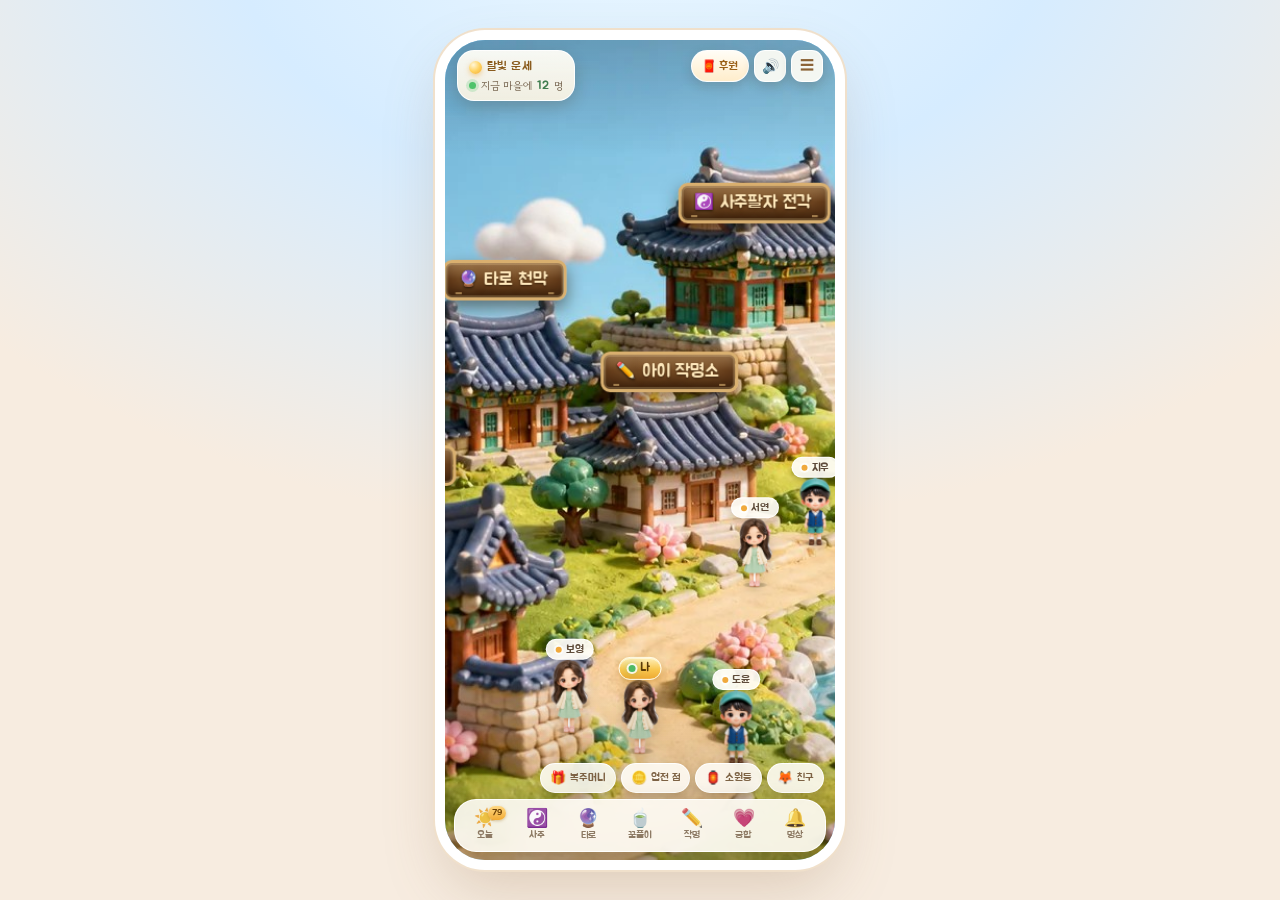
==== app/index.html @ c3334440 "달빛 운세 마을 웹 앱을 app/ 경로에 추가 (GitHub Pages)" ====
<!DOCTYPE html>
<html lang="ko">
<head>
<meta charset="utf-8">
<meta name="viewport" content="width=device-width, initial-scale=1, viewport-fit=cover, maximum-scale=1">
<meta name="theme-color" content="#bfe6ff">
<meta name="description" content="달빛 운세 마을 — 3D 마을을 걸어 다니며 오늘의 운세·사주·타로·궁합·작명·꿈풀이·명상까지 전부 무료. 마음이 닿으면 자율 복채로 마을을 가꿔 주세요.">
<meta name="apple-mobile-web-app-capable" content="yes">
<meta name="apple-mobile-web-app-status-bar-style" content="black-translucent">
<meta name="apple-mobile-web-app-title" content="달빛 운세">
<title>달빛 운세 마을 · 사주 · 타로 · 궁합 · 작명 · 꿈풀이</title>
<link rel="manifest" href="manifest.json">
<link rel="apple-touch-icon" href="assets/img/app-icon.png">
<link rel="stylesheet" href="assets/fonts/fonts.css">
<link rel="stylesheet" href="assets/css/app.css">
<link rel="stylesheet" href="assets/css/world.css">
</head>
<body>
<div id="device">

  <!-- ============ 풀스크린 3D 마을 ============ -->
  <div class="world" id="world" aria-label="달빛 운세 마을">
    <div class="stage" id="stage">
      <img class="vbg" src="assets/img/village-bg-clay.jpg" alt="달빛 운세 마을 — 3D 클레이 마을">
      <div class="booths" id="booths"></div>
      <div class="actors" id="actors"></div>
    </div>
    <div class="fx" id="fx"></div>
    <div class="world-labels" id="worldLabels"></div>
  </div>

  <!-- ============ 상단 HUD ============ -->
  <header class="hud-top">
    <div class="hud-left">
      <div class="hud-card" id="hudCard">
        <div class="hud-brand"><span class="dot"></span>달빛 운세</div>
        <button class="hud-count" id="hudCount" type="button" aria-label="지금 마을에 있는 사람 보기">
          <span class="live"></span>지금 마을에 <b id="hudCountNum">12</b>명
        </button>
      </div>
      <button class="hud-back" id="hudBack" type="button" hidden>🏠 마을</button>
    </div>
    <div class="hud-right">
      <button class="donate-btn" id="btnDonate">🧧 후원</button>
      <button class="icon-btn" id="btnSound" aria-label="배경음 끄기">🔊</button>
      <button class="icon-btn" id="btnSettings" aria-label="설정">☰</button>
    </div>
  </header>

  <div class="world-greet" id="worldGreet"></div>

  <div class="walk-hint" id="walkHint" hidden><span class="sp"></span><span id="walkHintText"></span></div>

  <!-- ============ 하단 HUD ============ -->
  <div class="hud-bottom" id="hudBottom">
    <div class="yard-row">
      <button class="yard-btn" type="button" data-play="bag"><span>🎁</span><b>복주머니</b></button>
      <button class="yard-btn" type="button" data-play="coin"><span>🪙</span><b>엽전 점</b></button>
      <button class="yard-btn" type="button" data-play="wish"><span>🏮</span><b>소원등</b></button>
      <button class="yard-btn" type="button" data-play="pet"><span>🦊</span><b>친구</b></button>
    </div>
    <nav class="dock" id="dock" aria-label="마을 부스">
      <button type="button" data-tab="today"><span class="ic">☀️</span><b>오늘</b><i class="badge" id="dockScore">76</i></button>
      <button type="button" data-tab="saju"><span class="ic">☯️</span><b>사주</b></button>
      <button type="button" data-tab="tarot"><span class="ic">🔮</span><b>타로</b></button>
      <button type="button" data-tab="dream"><span class="ic">🍵</span><b>꿈풀이</b></button>
      <button type="button" data-tab="naming"><span class="ic">✏️</span><b>작명</b></button>
      <button type="button" data-tab="gungap"><span class="ic">💗</span><b>궁합</b></button>
      <button type="button" data-tab="meditation"><span class="ic">🔔</span><b>명상</b></button>
    </nav>
  </div>

  <aside class="v-play yard-panel" id="yardPanel" hidden></aside>

  <!-- ============ 방 바텀시트 ============ -->
  <section class="room" id="room" aria-hidden="true">
    <div class="room-grab"><span></span></div>
    <div class="room-body" id="roomBody">
      <div class="screen hidden" id="screen-today"></div>
      <div class="screen hidden" id="screen-saju"></div>
      <div class="screen hidden" id="screen-tarot"></div>
      <div class="screen hidden" id="screen-gungap"></div>
      <div class="screen hidden" id="screen-naming"></div>
      <div class="screen hidden" id="screen-dream"></div>
      <div class="screen hidden" id="screen-meditation"></div>
    </div>
  </section>

  <div class="overlay" id="overlay"><div class="sheet" id="sheetBody"></div></div>
  <div class="toast" id="toast"></div>

  <div class="loading-veil" id="loading">
    <div>
      <div class="ring"></div>
      <div class="t">계산하고 있어요</div>
      <div class="s">잠시만 기다려 주세요</div>
    </div>
  </div>
</div>

<script src="assets/data/lunar-table.js"></script>
<script src="assets/data/tarot.js"></script>
<script src="assets/data/hanja.js"></script>
<script src="assets/js/config.js"></script>
<script src="assets/js/engine.js"></script>
<script src="assets/js/content.js"></script>
<script src="assets/js/naming.js"></script>
<script src="assets/js/bgm.js"></script>
<script src="assets/js/meditation.js"></script>
<script src="assets/js/village.js"></script>
<script src="assets/js/path_graph.js"></script>
<script src="assets/js/world2d.js"></script>
<script src="assets/js/app.js"></script>
</body>
</html>
---- app/assets/fonts/fonts.css ----
@font-face {
  font-family: 'Jua';
  font-style: normal;
  font-weight: 400;
  font-display: swap;
  src: url(Jua-001.woff2) format('woff2');
  unicode-range: U+d723-d728, U+d72a-d733, U+d735-d748, U+d74a-d74f, U+d752-d753, U+d755-d757, U+d75a-d75f, U+d762-d764, U+d766-d768, U+d76a-d76b, U+d76d-d76f, U+d771-d787, U+d789-d78b, U+d78d-d78f, U+d791-d797, U+d79a, U+d79c, U+d79e-d7a3, U+f900-f909, U+f90b-f92e;
}
@font-face {
  font-family: 'Jua';
  font-style: normal;
  font-weight: 400;
  font-display: swap;
  src: url(Jua-002.woff2) format('woff2');
  unicode-range: U+d679-d68b, U+d68e-d69e, U+d6a0, U+d6a2-d6a7, U+d6a9-d6c3, U+d6c6-d6c7, U+d6c9-d6cb, U+d6cd-d6d3, U+d6d5-d6d6, U+d6d8-d6e3, U+d6e5-d6e7, U+d6e9-d6fb, U+d6fd-d717, U+d719-d71f, U+d721-d722;
}
@font-face {
  font-family: 'Jua';
  font-style: normal;
  font-weight: 400;
  font-display: swap;
  src: url(Jua-003.woff2) format('woff2');
  unicode-range: U+d5bc-d5c7, U+d5ca-d5cb, U+d5cd-d5cf, U+d5d1-d5d7, U+d5d9-d5da, U+d5dc, U+d5de-d5e3, U+d5e6-d5e7, U+d5e9-d5eb, U+d5ed-d5f6, U+d5f8, U+d5fa-d5ff, U+d602-d603, U+d605-d607, U+d609-d60f, U+d612-d613, U+d616-d61b, U+d61d-d637, U+d63a-d63b, U+d63d-d63f, U+d641-d647, U+d64a-d64c, U+d64e-d653, U+d656-d657, U+d659-d65b, U+d65d-d666, U+d668, U+d66a-d678;
}
@font-face {
  font-family: 'Jua';
  font-style: normal;
  font-weight: 400;
  font-display: swap;
  src: url(Jua-004.woff2) format('woff2');
  unicode-range: U+d507, U+d509-d50b, U+d50d-d513, U+d515-d53b, U+d53e-d53f, U+d541-d543, U+d545-d54c, U+d54e, U+d550, U+d552-d557, U+d55a-d55b, U+d55d-d55f, U+d561-d564, U+d566-d567, U+d56a, U+d56c, U+d56e-d573, U+d576-d577, U+d579-d583, U+d585-d586, U+d58a-d5a4, U+d5a6-d5bb;
}
@font-face {
  font-family: 'Jua';
  font-style: normal;
  font-weight: 400;
  font-display: swap;
  src: url(Jua-005.woff2) format('woff2');
  unicode-range: U+d464-d477, U+d47a-d47b, U+d47d-d47f, U+d481-d487, U+d489-d48a, U+d48c, U+d48e-d4e7, U+d4e9-d503, U+d505-d506;
}
@font-face {
  font-family: 'Jua';
  font-style: normal;
  font-weight: 400;
  font-display: swap;
  src: url(Jua-006.woff2) format('woff2');
  unicode-range: U+d3bf-d3c7, U+d3ca-d3cf, U+d3d1-d3eb, U+d3ee-d3ef, U+d3f1-d3f3, U+d3f5-d3fb, U+d3fd-d400, U+d402-d45b, U+d45d-d463;
}
@font-face {
  font-family: 'Jua';
  font-style: normal;
  font-weight: 400;
  font-display: swap;
  src: url(Jua-007.woff2) format('woff2');
  unicode-range: U+d2ff, U+d302-d304, U+d306-d30b, U+d30f, U+d311-d313, U+d315-d31b, U+d31e, U+d322-d324, U+d326-d327, U+d32a-d32b, U+d32d-d32f, U+d331-d337, U+d339-d33c, U+d33e-d37b, U+d37e-d37f, U+d381-d383, U+d385-d38b, U+d38e-d390, U+d392-d397, U+d39a-d39b, U+d39d-d39f, U+d3a1-d3a7, U+d3a9-d3aa, U+d3ac, U+d3ae-d3b3, U+d3b5-d3b7, U+d3b9-d3bb, U+d3bd-d3be;
}
@font-face {
  font-family: 'Jua';
  font-style: normal;
  font-weight: 400;
  font-display: swap;
  src: url(Jua-008.woff2) format('woff2');
  unicode-range: U+d257-d27f, U+d281-d29b, U+d29d-d29f, U+d2a1-d2ab, U+d2ad-d2b7, U+d2ba-d2bb, U+d2bd-d2bf, U+d2c1-d2c7, U+d2c9-d2ef, U+d2f2-d2f3, U+d2f5-d2f7, U+d2f9-d2fe;
}
@font-face {
  font-family: 'Jua';
  font-style: normal;
  font-weight: 400;
  font-display: swap;
  src: url(Jua-009.woff2) format('woff2');
  unicode-range: U+d1b4, U+d1b6-d1f3, U+d1f5-d22b, U+d22e-d22f, U+d231-d233, U+d235-d23b, U+d23d-d240, U+d242-d256;
}
@font-face {
  font-family: 'Jua';
  font-style: normal;
  font-weight: 400;
  font-display: swap;
  src: url(Jua-010.woff2) format('woff2');
  unicode-range: U+d105-d12f, U+d132-d133, U+d135-d137, U+d139-d13f, U+d141-d142, U+d144, U+d146-d14b, U+d14e-d14f, U+d151-d153, U+d155-d15b, U+d15e-d187, U+d189-d19f, U+d1a2-d1a3, U+d1a5-d1a7, U+d1a9-d1af, U+d1b2-d1b3;
}
@font-face {
  font-family: 'Jua';
  font-style: normal;
  font-weight: 400;
  font-display: swap;
  src: url(Jua-011.woff2) format('woff2');
  unicode-range: U+d04b-d04f, U+d051-d057, U+d059-d06b, U+d06d-d06f, U+d071-d073, U+d075-d07b, U+d07e-d0a3, U+d0a6-d0a7, U+d0a9-d0ab, U+d0ad-d0b3, U+d0b6, U+d0b8, U+d0ba-d0bf, U+d0c2-d0c3, U+d0c5-d0c7, U+d0c9-d0cf, U+d0d2, U+d0d6-d0db, U+d0de-d0df, U+d0e1-d0e3, U+d0e5-d0eb, U+d0ee-d0f0, U+d0f2-d104;
}
@font-face {
  font-family: 'Jua';
  font-style: normal;
  font-weight: 400;
  font-display: swap;
  src: url(Jua-012.woff2) format('woff2');
  unicode-range: U+cfa2-cfc3, U+cfc5-cfdf, U+cfe2-cfe3, U+cfe5-cfe7, U+cfe9-cff4, U+cff6-cffb, U+cffd-cfff, U+d001-d003, U+d005-d017, U+d019-d033, U+d036-d037, U+d039-d03b, U+d03d-d04a;
}
@font-face {
  font-family: 'Jua';
  font-style: normal;
  font-weight: 400;
  font-display: swap;
  src: url(Jua-013.woff2) format('woff2');
  unicode-range: U+cef0-cef3, U+cef6, U+cef9-ceff, U+cf01-cf03, U+cf05-cf07, U+cf09-cf0f, U+cf11-cf12, U+cf14-cf1b, U+cf1d-cf1f, U+cf21-cf2f, U+cf31-cf53, U+cf56-cf57, U+cf59-cf5b, U+cf5d-cf63, U+cf66, U+cf68, U+cf6a-cf6f, U+cf71-cf84, U+cf86-cf8b, U+cf8d-cfa1;
}
@font-face {
  font-family: 'Jua';
  font-style: normal;
  font-weight: 400;
  font-display: swap;
  src: url(Jua-014.woff2) format('woff2');
  unicode-range: U+ce3c-ce57, U+ce5a-ce5b, U+ce5d-ce5f, U+ce61-ce67, U+ce6a, U+ce6c, U+ce6e-ce73, U+ce76-ce77, U+ce79-ce7b, U+ce7d-ce83, U+ce85-ce88, U+ce8a-ce8f, U+ce91-ce93, U+ce95-ce97, U+ce99-ce9f, U+cea2, U+cea4-ceab, U+cead-cee3, U+cee6-cee7, U+cee9-ceeb, U+ceed-ceef;
}
@font-face {
  font-family: 'Jua';
  font-style: normal;
  font-weight: 400;
  font-display: swap;
  src: url(Jua-015.woff2) format('woff2');
  unicode-range: U+cd92-cd93, U+cd96-cd97, U+cd99-cd9b, U+cd9d-cda3, U+cda6-cda8, U+cdaa-cdaf, U+cdb1-cdc3, U+cdc5-cdcb, U+cdcd-cde7, U+cde9-ce03, U+ce05-ce1f, U+ce22-ce34, U+ce36-ce3b;
}
@font-face {
  font-family: 'Jua';
  font-style: normal;
  font-weight: 400;
  font-display: swap;
  src: url(Jua-016.woff2) format('woff2');
  unicode-range: U+ccef-cd07, U+cd0a-cd0b, U+cd0d-cd1a, U+cd1c, U+cd1e-cd2b, U+cd2d-cd5b, U+cd5d-cd77, U+cd79-cd91;
}
@font-face {
  font-family: 'Jua';
  font-style: normal;
  font-weight: 400;
  font-display: swap;
  src: url(Jua-017.woff2) format('woff2');
  unicode-range: U+cc3f-cc43, U+cc46-cc47, U+cc49-cc4b, U+cc4d-cc53, U+cc55-cc58, U+cc5a-cc5f, U+cc61-cc97, U+cc9a-cc9b, U+cc9d-cc9f, U+cca1-cca7, U+ccaa, U+ccac, U+ccae-ccb3, U+ccb6-ccb7, U+ccb9-ccbb, U+ccbd-cccf, U+ccd1-cce3, U+cce5-ccee;
}
@font-face {
  font-family: 'Jua';
  font-style: normal;
  font-weight: 400;
  font-display: swap;
  src: url(Jua-018.woff2) format('woff2');
  unicode-range: U+cb91-cbd3, U+cbd5-cbe3, U+cbe5-cc0b, U+cc0e-cc0f, U+cc11-cc13, U+cc15-cc1b, U+cc1d-cc20, U+cc23-cc27, U+cc2a-cc2b, U+cc2d, U+cc2f, U+cc31-cc37, U+cc3a, U+cc3c;
}
@font-face {
  font-family: 'Jua';
  font-style: normal;
  font-weight: 400;
  font-display: swap;
  src: url(Jua-019.woff2) format('woff2');
  unicode-range: U+caf4-cb47, U+cb4a-cb90;
}
@font-face {
  font-family: 'Jua';
  font-style: normal;
  font-weight: 400;
  font-display: swap;
  src: url(Jua-020.woff2) format('woff2');
  unicode-range: U+ca4a-ca4b, U+ca4e-ca4f, U+ca51-ca53, U+ca55-ca5b, U+ca5d-ca60, U+ca62-ca83, U+ca85-cabb, U+cabe-cabf, U+cac1-cac3, U+cac5-cacb, U+cacd-cad0, U+cad2, U+cad4-cad8, U+cada-caf3;
}
@font-face {
  font-family: 'Jua';
  font-style: normal;
  font-weight: 400;
  font-display: swap;
  src: url(Jua-021.woff2) format('woff2');
  unicode-range: U+c996-c997, U+c99a-c99c, U+c99e-c9bf, U+c9c2-c9c3, U+c9c5-c9c7, U+c9c9-c9cf, U+c9d2, U+c9d4, U+c9d7-c9d8, U+c9db, U+c9de-c9df, U+c9e1-c9e3, U+c9e5-c9e6, U+c9e8-c9eb, U+c9ee-c9f0, U+c9f2-c9f7, U+c9f9-ca0b, U+ca0d-ca28, U+ca2a-ca49;
}
@font-face {
  font-family: 'Jua';
  font-style: normal;
  font-weight: 400;
  font-display: swap;
  src: url(Jua-022.woff2) format('woff2');
  unicode-range: U+c8e9-c8f4, U+c8f6-c8fb, U+c8fe-c8ff, U+c901-c903, U+c905-c90b, U+c90e-c910, U+c912-c917, U+c919-c92b, U+c92d-c94f, U+c951-c953, U+c955-c96b, U+c96d-c973, U+c975-c987, U+c98a-c98b, U+c98d-c98f, U+c991-c995;
}
@font-face {
  font-family: 'Jua';
  font-style: normal;
  font-weight: 400;
  font-display: swap;
  src: url(Jua-023.woff2) format('woff2');
  unicode-range: U+c841-c84b, U+c84d-c86f, U+c872-c873, U+c875-c877, U+c879-c87f, U+c882-c884, U+c887-c88a, U+c88d-c8c3, U+c8c5-c8df, U+c8e1-c8e8;
}
@font-face {
  font-family: 'Jua';
  font-style: normal;
  font-weight: 400;
  font-display: swap;
  src: url(Jua-024.woff2) format('woff2');
  unicode-range: U+c779-c77b, U+c77e-c782, U+c786, U+c78b, U+c78d, U+c78f, U+c792-c793, U+c795, U+c797, U+c799-c79f, U+c7a2, U+c7a7-c7ab, U+c7ae-c7bb, U+c7bd-c7c0, U+c7c2-c7c7, U+c7c9-c7dc, U+c7de-c7ff, U+c802-c803, U+c805-c807, U+c809, U+c80b-c80f, U+c812, U+c814, U+c817-c81b, U+c81e-c81f, U+c821-c823, U+c825-c82e, U+c830-c837, U+c839-c83b, U+c83d-c840;
}
@font-face {
  font-family: 'Jua';
  font-style: normal;
  font-weight: 400;
  font-display: swap;
  src: url(Jua-025.woff2) format('woff2');
  unicode-range: U+c6bb-c6bf, U+c6c2, U+c6c4, U+c6c6-c6cb, U+c6ce-c6cf, U+c6d1-c6d3, U+c6d5-c6db, U+c6dd-c6df, U+c6e1-c6e7, U+c6e9-c6eb, U+c6ed-c6ef, U+c6f1-c6f8, U+c6fa-c703, U+c705-c707, U+c709-c70b, U+c70d-c716, U+c718, U+c71a-c71f, U+c722-c723, U+c725-c727, U+c729-c734, U+c736-c73b, U+c73e-c73f, U+c741-c743, U+c745-c74b, U+c74e-c750, U+c752-c757, U+c759-c773, U+c776-c777;
}
@font-face {
  font-family: 'Jua';
  font-style: normal;
  font-weight: 400;
  font-display: swap;
  src: url(Jua-026.woff2) format('woff2');
  unicode-range: U+c5f5-c5fb, U+c5fe, U+c602-c605, U+c607, U+c609-c60f, U+c611-c61a, U+c61c-c623, U+c626-c627, U+c629-c62b, U+c62d, U+c62f-c632, U+c636, U+c638, U+c63a-c63f, U+c642-c643, U+c645-c647, U+c649-c652, U+c656-c65b, U+c65d-c65f, U+c661-c663, U+c665-c677, U+c679-c67b, U+c67d-c693, U+c696-c697, U+c699-c69b, U+c69d-c6a3, U+c6a6, U+c6a8, U+c6aa-c6af, U+c6b2-c6b3, U+c6b5-c6b7, U+c6b9-c6ba;
}
@font-face {
  font-family: 'Jua';
  font-style: normal;
  font-weight: 400;
  font-display: swap;
  src: url(Jua-027.woff2) format('woff2');
  unicode-range: U+c517-c527, U+c52a-c52b, U+c52d-c52f, U+c531-c538, U+c53a, U+c53c, U+c53e-c543, U+c546-c547, U+c54b, U+c54d-c552, U+c556, U+c55a-c55b, U+c55d, U+c55f, U+c562-c563, U+c565-c567, U+c569-c56f, U+c572, U+c574, U+c576-c57b, U+c57e-c57f, U+c581-c583, U+c585-c586, U+c588-c58b, U+c58e, U+c590, U+c592-c596, U+c599-c5b3, U+c5b6-c5b7, U+c5ba, U+c5be-c5c3, U+c5ca-c5cb, U+c5cd, U+c5cf, U+c5d2-c5d3, U+c5d5-c5d7, U+c5d9-c5df, U+c5e1-c5e2, U+c5e4, U+c5e6-c5eb, U+c5ef, U+c5f1-c5f3;
}
@font-face {
  font-family: 'Jua';
  font-style: normal;
  font-weight: 400;
  font-display: swap;
  src: url(Jua-028.woff2) format('woff2');
  unicode-range: U+c475-c4ef, U+c4f2-c4f3, U+c4f5-c4f7, U+c4f9-c4ff, U+c502-c50b, U+c50d-c516;
}
@font-face {
  font-family: 'Jua';
  font-style: normal;
  font-weight: 400;
  font-display: swap;
  src: url(Jua-029.woff2) format('woff2');
  unicode-range: U+c3d0-c3d7, U+c3da-c3db, U+c3dd-c3de, U+c3e1-c3ec, U+c3ee-c3f3, U+c3f5-c42b, U+c42d-c463, U+c466-c474;
}
@font-face {
  font-family: 'Jua';
  font-style: normal;
  font-weight: 400;
  font-display: swap;
  src: url(Jua-030.woff2) format('woff2');
  unicode-range: U+c32b-c367, U+c36a-c36b, U+c36d-c36f, U+c371-c377, U+c37a-c37b, U+c37e-c383, U+c385-c387, U+c389-c3cf;
}
@font-face {
  font-family: 'Jua';
  font-style: normal;
  font-weight: 400;
  font-display: swap;
  src: url(Jua-031.woff2) format('woff2');
  unicode-range: U+c26a-c26b, U+c26d-c26f, U+c271-c273, U+c275-c27b, U+c27e-c287, U+c289-c28f, U+c291-c297, U+c299-c29a, U+c29c-c2a3, U+c2a5-c2a7, U+c2a9-c2ab, U+c2ad-c2b3, U+c2b6, U+c2b8, U+c2ba-c2bb, U+c2bd-c2db, U+c2de-c2df, U+c2e1-c2e2, U+c2e5-c2ea, U+c2ee, U+c2f0, U+c2f2-c2f5, U+c2f7, U+c2fa-c2fb, U+c2fd-c2ff, U+c301-c307, U+c309-c30c, U+c30e-c312, U+c315-c323, U+c325-c328, U+c32a;
}
@font-face {
  font-family: 'Jua';
  font-style: normal;
  font-weight: 400;
  font-display: swap;
  src: url(Jua-032.woff2) format('woff2');
  unicode-range: U+c1bc-c1c3, U+c1c5-c1df, U+c1e1-c1fb, U+c1fd-c203, U+c205-c20c, U+c20e, U+c210-c217, U+c21a-c21b, U+c21d-c21e, U+c221-c227, U+c229-c22a, U+c22c, U+c22e, U+c230, U+c233-c24f, U+c251-c257, U+c259-c269;
}
@font-face {
  font-family: 'Jua';
  font-style: normal;
  font-weight: 400;
  font-display: swap;
  src: url(Jua-033.woff2) format('woff2');
  unicode-range: U+c101-c11b, U+c11f, U+c121-c123, U+c125-c12b, U+c12e, U+c132-c137, U+c13a-c13b, U+c13d-c13f, U+c141-c147, U+c14a, U+c14c-c153, U+c155-c157, U+c159-c15b, U+c15d-c166, U+c169-c16f, U+c171-c177, U+c179-c18b, U+c18e-c18f, U+c191-c193, U+c195-c19b, U+c19d-c19e, U+c1a0, U+c1a2-c1a4, U+c1a6-c1bb;
}
@font-face {
  font-family: 'Jua';
  font-style: normal;
  font-weight: 400;
  font-display: swap;
  src: url(Jua-034.woff2) format('woff2');
  unicode-range: U+c049-c057, U+c059-c05b, U+c05d-c05f, U+c061-c067, U+c069-c08f, U+c091-c0ab, U+c0ae-c0af, U+c0b1-c0b3, U+c0b5, U+c0b7-c0bb, U+c0be, U+c0c2-c0c7, U+c0ca-c0cb, U+c0cd-c0cf, U+c0d1-c0d7, U+c0d9-c0da, U+c0dc, U+c0de-c0e3, U+c0e5-c0eb, U+c0ed-c0f3, U+c0f6, U+c0f8, U+c0fa-c0ff;
}
@font-face {
  font-family: 'Jua';
  font-style: normal;
  font-weight: 400;
  font-display: swap;
  src: url(Jua-035.woff2) format('woff2');
  unicode-range: U+bfa7-bfaf, U+bfb1-bfc4, U+bfc6-bfcb, U+bfce-bfcf, U+bfd1-bfd3, U+bfd5-bfdb, U+bfdd-c048;
}
@font-face {
  font-family: 'Jua';
  font-style: normal;
  font-weight: 400;
  font-display: swap;
  src: url(Jua-036.woff2) format('woff2');
  unicode-range: U+bf07, U+bf09-bf3f, U+bf41-bf4f, U+bf52-bf54, U+bf56-bfa6;
}
@font-face {
  font-family: 'Jua';
  font-style: normal;
  font-weight: 400;
  font-display: swap;
  src: url(Jua-037.woff2) format('woff2');
  unicode-range: U+be56, U+be58, U+be5c-be5f, U+be62-be63, U+be65-be67, U+be69-be74, U+be76-be7b, U+be7e-be7f, U+be81-be8e, U+be90, U+be92-bea7, U+bea9-becf, U+bed2-bed3, U+bed5-bed6, U+bed9-bee3, U+bee6-bf06;
}
@font-face {
  font-family: 'Jua';
  font-style: normal;
  font-weight: 400;
  font-display: swap;
  src: url(Jua-038.woff2) format('woff2');
  unicode-range: U+bdb0-bdd3, U+bdd5-bdef, U+bdf1-be0b, U+be0d-be0f, U+be11-be13, U+be15-be43, U+be46-be47, U+be49-be4b, U+be4d-be53;
}
@font-face {
  font-family: 'Jua';
  font-style: normal;
  font-weight: 400;
  font-display: swap;
  src: url(Jua-039.woff2) format('woff2');
  unicode-range: U+bd03, U+bd06, U+bd08, U+bd0a-bd0f, U+bd11-bd22, U+bd25-bd47, U+bd49-bd58, U+bd5a-bd7f, U+bd82-bd83, U+bd85-bd87, U+bd8a-bd8f, U+bd91-bd92, U+bd94, U+bd96-bd98, U+bd9a-bdaf;
}
@font-face {
  font-family: 'Jua';
  font-style: normal;
  font-weight: 400;
  font-display: swap;
  src: url(Jua-040.woff2) format('woff2');
  unicode-range: U+bc4e-bc83, U+bc86-bc87, U+bc89-bc8b, U+bc8d-bc93, U+bc96, U+bc98, U+bc9b-bc9f, U+bca2-bca3, U+bca5-bca7, U+bca9-bcb2, U+bcb4-bcbb, U+bcbe-bcbf, U+bcc1-bcc3, U+bcc5-bccc, U+bcce-bcd0, U+bcd2-bcd4, U+bcd6-bcf3, U+bcf7, U+bcf9-bcfb, U+bcfd-bd02;
}
@font-face {
  font-family: 'Jua';
  font-style: normal;
  font-weight: 400;
  font-display: swap;
  src: url(Jua-041.woff2) format('woff2');
  unicode-range: U+bb90-bba3, U+bba5-bbab, U+bbad-bbbf, U+bbc1-bbf7, U+bbfa-bbfb, U+bbfd-bbfe, U+bc01-bc07, U+bc09-bc0a, U+bc0e, U+bc10, U+bc12-bc13, U+bc17, U+bc19-bc1a, U+bc1e, U+bc20-bc23, U+bc26, U+bc28, U+bc2a-bc2c, U+bc2e-bc2f, U+bc32-bc33, U+bc35-bc37, U+bc39-bc3f, U+bc41-bc42, U+bc44, U+bc46-bc48, U+bc4a-bc4d;
}
@font-face {
  font-family: 'Jua';
  font-style: normal;
  font-weight: 400;
  font-display: swap;
  src: url(Jua-042.woff2) format('woff2');
  unicode-range: U+bae6-bafb, U+bafd-bb17, U+bb19-bb33, U+bb37, U+bb39-bb3a, U+bb3d-bb43, U+bb45-bb46, U+bb48, U+bb4a-bb4f, U+bb51-bb53, U+bb55-bb57, U+bb59-bb62, U+bb64-bb8f;
}
@font-face {
  font-family: 'Jua';
  font-style: normal;
  font-weight: 400;
  font-display: swap;
  src: url(Jua-043.woff2) format('woff2');
  unicode-range: U+ba30-ba37, U+ba3a-ba3b, U+ba3d-ba3f, U+ba41-ba47, U+ba49-ba4a, U+ba4c, U+ba4e-ba53, U+ba56-ba57, U+ba59-ba5b, U+ba5d-ba63, U+ba65-ba66, U+ba68-ba6f, U+ba71-ba73, U+ba75-ba77, U+ba79-ba84, U+ba86, U+ba88-baa7, U+baaa, U+baad-baaf, U+bab1-bab7, U+baba, U+babc, U+babe-bae5;
}
@font-face {
  font-family: 'Jua';
  font-style: normal;
  font-weight: 400;
  font-display: swap;
  src: url(Jua-044.woff2) format('woff2');
  unicode-range: U+b96e-b973, U+b976-b977, U+b979-b97b, U+b97d-b983, U+b986, U+b988, U+b98a-b98d, U+b98f-b9ab, U+b9ae-b9af, U+b9b1-b9b3, U+b9b5-b9bb, U+b9be, U+b9c0, U+b9c2-b9c7, U+b9ca-b9cb, U+b9cd, U+b9d2-b9d7, U+b9da, U+b9dc, U+b9df-b9e0, U+b9e2, U+b9e6-b9e7, U+b9e9-b9f3, U+b9f6, U+b9f8, U+b9fb-ba2f;
}
@font-face {
  font-family: 'Jua';
  font-style: normal;
  font-weight: 400;
  font-display: swap;
  src: url(Jua-045.woff2) format('woff2');
  unicode-range: U+b8bf-b8cb, U+b8cd-b8e0, U+b8e2-b8e7, U+b8ea-b8eb, U+b8ed-b8ef, U+b8f1-b8f7, U+b8fa, U+b8fc, U+b8fe-b903, U+b905-b917, U+b919-b91f, U+b921-b93b, U+b93d-b957, U+b95a-b95b, U+b95d-b95f, U+b961-b967, U+b969-b96c;
}
@font-face {
  font-family: 'Jua';
  font-style: normal;
  font-weight: 400;
  font-display: swap;
  src: url(Jua-046.woff2) format('woff2');
  unicode-range: U+b80d-b80f, U+b811-b817, U+b81a, U+b81c-b823, U+b826-b827, U+b829-b82b, U+b82d-b833, U+b836, U+b83a-b83f, U+b841-b85b, U+b85e-b85f, U+b861-b863, U+b865-b86b, U+b86e, U+b870, U+b872-b8af, U+b8b1-b8be;
}
@font-face {
  font-family: 'Jua';
  font-style: normal;
  font-weight: 400;
  font-display: swap;
  src: url(Jua-047.woff2) format('woff2');
  unicode-range: U+b74d-b75f, U+b761-b763, U+b765-b774, U+b776-b77b, U+b77e-b77f, U+b781-b783, U+b785-b78b, U+b78e, U+b792-b796, U+b79a-b79b, U+b79d-b7a7, U+b7aa, U+b7ae-b7b3, U+b7b6-b7c8, U+b7ca-b7eb, U+b7ee-b7ef, U+b7f1-b7f3, U+b7f5-b7fb, U+b7fe, U+b802-b806, U+b80a-b80b;
}
@font-face {
  font-family: 'Jua';
  font-style: normal;
  font-weight: 400;
  font-display: swap;
  src: url(Jua-048.woff2) format('woff2');
  unicode-range: U+b6a7-b6aa, U+b6ac-b6b0, U+b6b2-b6ef, U+b6f1-b727, U+b72a-b72b, U+b72d-b72e, U+b731-b737, U+b739-b73a, U+b73c-b743, U+b745-b74c;
}
@font-face {
  font-family: 'Jua';
  font-style: normal;
  font-weight: 400;
  font-display: swap;
  src: url(Jua-049.woff2) format('woff2');
  unicode-range: U+b605-b60f, U+b612-b617, U+b619-b624, U+b626-b69b, U+b69e-b6a3, U+b6a5-b6a6;
}
@font-face {
  font-family: 'Jua';
  font-style: normal;
  font-weight: 400;
  font-display: swap;
  src: url(Jua-050.woff2) format('woff2');
  unicode-range: U+b55f, U+b562-b583, U+b585-b59f, U+b5a2-b5a3, U+b5a5-b5a7, U+b5a9-b5b2, U+b5b5-b5ba, U+b5bd-b604;
}
@font-face {
  font-family: 'Jua';
  font-style: normal;
  font-weight: 400;
  font-display: swap;
  src: url(Jua-051.woff2) format('woff2');
  unicode-range: U+b4a5-b4b6, U+b4b8-b4bf, U+b4c1-b4c7, U+b4c9-b4db, U+b4de-b4df, U+b4e1-b4e2, U+b4e5-b4eb, U+b4ee, U+b4f0, U+b4f2-b513, U+b516-b517, U+b519-b51a, U+b51d-b523, U+b526, U+b528, U+b52b-b52f, U+b532-b533, U+b535-b537, U+b539-b53f, U+b541-b544, U+b546-b54b, U+b54d-b54f, U+b551-b55b, U+b55d-b55e;
}
@font-face {
  font-family: 'Jua';
  font-style: normal;
  font-weight: 400;
  font-display: swap;
  src: url(Jua-052.woff2) format('woff2');
  unicode-range: U+b3f8-b3fb, U+b3fd-b40f, U+b411-b417, U+b419-b41b, U+b41d-b41f, U+b421-b427, U+b42a-b42b, U+b42d-b44f, U+b452-b453, U+b455-b457, U+b459-b45f, U+b462-b464, U+b466-b46b, U+b46d-b47f, U+b481-b4a3;
}
@font-face {
  font-family: 'Jua';
  font-style: normal;
  font-weight: 400;
  font-display: swap;
  src: url(Jua-053.woff2) format('woff2');
  unicode-range: U+b342-b353, U+b356-b357, U+b359-b35b, U+b35d-b35e, U+b360-b363, U+b366, U+b368, U+b36a-b36d, U+b36f, U+b372-b373, U+b375-b377, U+b379-b37f, U+b381-b382, U+b384, U+b386-b38b, U+b38d-b3c3, U+b3c6-b3c7, U+b3c9-b3ca, U+b3cd-b3d3, U+b3d6, U+b3d8, U+b3da-b3f7;
}
@font-face {
  font-family: 'Jua';
  font-style: normal;
  font-weight: 400;
  font-display: swap;
  src: url(Jua-054.woff2) format('woff2');
  unicode-range: U+b27c-b283, U+b285-b28f, U+b292-b293, U+b295-b297, U+b29a-b29f, U+b2a1-b2a4, U+b2a7-b2a9, U+b2ab, U+b2ad-b2c7, U+b2ca-b2cb, U+b2cd-b2cf, U+b2d1-b2d7, U+b2da, U+b2dc, U+b2de-b2e3, U+b2e7, U+b2e9-b2ea, U+b2ef-b2f3, U+b2f6, U+b2f8, U+b2fa-b2fb, U+b2fd-b2fe, U+b302-b303, U+b305-b307, U+b309-b30f, U+b312, U+b316-b31b, U+b31d-b341;
}
@font-face {
  font-family: 'Jua';
  font-style: normal;
  font-weight: 400;
  font-display: swap;
  src: url(Jua-055.woff2) format('woff2');
  unicode-range: U+b1d6-b1e7, U+b1e9-b1fc, U+b1fe-b203, U+b206-b207, U+b209-b20b, U+b20d-b213, U+b216-b21f, U+b221-b257, U+b259-b273, U+b275-b27b;
}
@font-face {
  font-family: 'Jua';
  font-style: normal;
  font-weight: 400;
  font-display: swap;
  src: url(Jua-056.woff2) format('woff2');
  unicode-range: U+b120-b122, U+b126-b127, U+b129-b12b, U+b12d-b133, U+b136, U+b138, U+b13a-b13f, U+b142-b143, U+b145-b14f, U+b151-b153, U+b156-b157, U+b159-b177, U+b17a-b17b, U+b17d-b17f, U+b181-b187, U+b189-b18c, U+b18e-b191, U+b195-b1a7, U+b1a9-b1cb, U+b1cd-b1d5;
}
@font-face {
  font-family: 'Jua';
  font-style: normal;
  font-weight: 400;
  font-display: swap;
  src: url(Jua-057.woff2) format('woff2');
  unicode-range: U+b05f-b07b, U+b07e-b07f, U+b081-b083, U+b085-b08b, U+b08d-b097, U+b09b, U+b09d-b09f, U+b0a2-b0a7, U+b0aa, U+b0b0, U+b0b2, U+b0b6-b0b7, U+b0b9-b0bb, U+b0bd-b0c3, U+b0c6-b0c7, U+b0ca-b0cf, U+b0d1-b0df, U+b0e1-b0e4, U+b0e6-b107, U+b10a-b10b, U+b10d-b10f, U+b111-b112, U+b114-b117, U+b119-b11a, U+b11c-b11f;
}
@font-face {
  font-family: 'Jua';
  font-style: normal;
  font-weight: 400;
  font-display: swap;
  src: url(Jua-058.woff2) format('woff2');
  unicode-range: U+afac-afb7, U+afba-afbb, U+afbd-afbf, U+afc1-afc6, U+afca-afcc, U+afce-afd3, U+afd5-afe7, U+afe9-afef, U+aff1-b00b, U+b00d-b00f, U+b011-b013, U+b015-b01b, U+b01d-b027, U+b029-b043, U+b045-b047, U+b049, U+b04b, U+b04d-b052, U+b055-b056, U+b058-b05c, U+b05e;
}
@font-face {
  font-family: 'Jua';
  font-style: normal;
  font-weight: 400;
  font-display: swap;
  src: url(Jua-059.woff2) format('woff2');
  unicode-range: U+af03-af07, U+af09-af2b, U+af2e-af33, U+af35-af3b, U+af3e-af40, U+af44-af47, U+af4a-af5c, U+af5e-af63, U+af65-af7f, U+af81-afab;
}
@font-face {
  font-family: 'Jua';
  font-style: normal;
  font-weight: 400;
  font-display: swap;
  src: url(Jua-060.woff2) format('woff2');
  unicode-range: U+ae56-ae5b, U+ae5e-ae60, U+ae62-ae64, U+ae66-ae67, U+ae69-ae6b, U+ae6d-ae83, U+ae85-aebb, U+aebf, U+aec1-aec3, U+aec5-aecb, U+aece, U+aed0, U+aed2-aed7, U+aed9-aef3, U+aef5-af02;
}
@font-face {
  font-family: 'Jua';
  font-style: normal;
  font-weight: 400;
  font-display: swap;
  src: url(Jua-061.woff2) format('woff2');
  unicode-range: U+ad9c-ada3, U+ada5-adbf, U+adc1-adc3, U+adc5-adc7, U+adc9-add2, U+add4-addb, U+addd-addf, U+ade1-ade3, U+ade5-adf7, U+adfa-adfb, U+adfd-adff, U+ae02-ae07, U+ae0a, U+ae0c, U+ae0e-ae13, U+ae15-ae2f, U+ae31-ae33, U+ae35-ae37, U+ae39-ae3f, U+ae42, U+ae44, U+ae46-ae49, U+ae4b, U+ae4f, U+ae51-ae53, U+ae55;
}
@font-face {
  font-family: 'Jua';
  font-style: normal;
  font-weight: 400;
  font-display: swap;
  src: url(Jua-062.woff2) format('woff2');
  unicode-range: U+ace2-ace3, U+ace5-ace6, U+ace9-acef, U+acf2, U+acf4, U+acf7-acfb, U+acfe-acff, U+ad01-ad03, U+ad05-ad0b, U+ad0d-ad10, U+ad12-ad1b, U+ad1d-ad33, U+ad35-ad48, U+ad4a-ad4f, U+ad51-ad6b, U+ad6e-ad6f, U+ad71-ad72, U+ad77-ad7c, U+ad7e, U+ad80, U+ad82-ad87, U+ad89-ad8b, U+ad8d-ad8f, U+ad91-ad9b;
}
@font-face {
  font-family: 'Jua';
  font-style: normal;
  font-weight: 400;
  font-display: swap;
  src: url(Jua-063.woff2) format('woff2');
  unicode-range: U+ac25-ac2c, U+ac2e, U+ac30, U+ac32-ac37, U+ac39-ac3f, U+ac41-ac4c, U+ac4e-ac6f, U+ac72-ac73, U+ac75-ac76, U+ac79-ac7f, U+ac82, U+ac84-ac88, U+ac8a-ac8b, U+ac8d-ac8f, U+ac91-ac93, U+ac95-ac9b, U+ac9d-ac9e, U+aca1-aca7, U+acab, U+acad-acaf, U+acb1-acb7, U+acba-acbb, U+acbe-acc0, U+acc2-acc3, U+acc5-acdf;
}
@font-face {
  font-family: 'Jua';
  font-style: normal;
  font-weight: 400;
  font-display: swap;
  src: url(Jua-064.woff2) format('woff2');
  unicode-range: U+99df, U+99ed, U+99f1, U+99ff, U+9a01, U+9a08, U+9a0e-9a0f, U+9a19, U+9a2b, U+9a30, U+9a36-9a37, U+9a40, U+9a43, U+9a45, U+9a4d, U+9a55, U+9a57, U+9a5a-9a5b, U+9a5f, U+9a62, U+9a65, U+9a69-9a6a, U+9aa8, U+9ab8, U+9ad3, U+9ae5, U+9aee, U+9b1a, U+9b27, U+9b2a, U+9b31, U+9b3c, U+9b41-9b45, U+9b4f, U+9b54, U+9b5a, U+9b6f, U+9b8e, U+9b91, U+9b9f, U+9bab, U+9bae, U+9bc9, U+9bd6, U+9be4, U+9be8, U+9c0d, U+9c10, U+9c12, U+9c15, U+9c25, U+9c32, U+9c3b, U+9c47, U+9c49, U+9c57, U+9ce5, U+9ce7, U+9ce9, U+9cf3-9cf4, U+9cf6, U+9d09, U+9d1b, U+9d26, U+9d28, U+9d3b, U+9d51, U+9d5d, U+9d60-9d61, U+9d6c, U+9d72, U+9da9, U+9daf, U+9db4, U+9dc4, U+9dd7, U+9df2, U+9df8-9dfa, U+9e1a, U+9e1e, U+9e75, U+9e79, U+9e7d, U+9e7f, U+9e92-9e93, U+9e97, U+9e9d, U+9e9f, U+9ea5, U+9eb4-9eb5, U+9ebb, U+9ebe, U+9ec3, U+9ecd-9ece, U+9ed4, U+9ed8, U+9edb-9edc, U+9ede, U+9ee8, U+9ef4, U+9f07-9f08, U+9f0e, U+9f13, U+9f20, U+9f3b, U+9f4a-9f4b, U+9f4e, U+9f52, U+9f5f, U+9f61, U+9f67, U+9f6a, U+9f6c, U+9f77, U+9f8d, U+9f90, U+9f95, U+9f9c, U+ac02-ac03, U+ac05-ac06, U+ac09-ac0f, U+ac17-ac18, U+ac1b, U+ac1e-ac1f, U+ac21-ac23;
}
@font-face {
  font-family: 'Jua';
  font-style: normal;
  font-weight: 400;
  font-display: swap;
  src: url(Jua-065.woff2) format('woff2');
  unicode-range: U+3136, U+3138, U+313a-3140, U+3143-3144, U+3150, U+3152, U+3154-3156, U+3158-315b, U+315d-315f, U+3162, U+3164-318c, U+318e, U+3200-321b, U+3231, U+3239, U+3251-325a, U+3260-327b, U+327e-327f, U+328a-3290, U+3294, U+329e, U+32a5, U+3380-3384, U+3388-338b;
}
@font-face {
  font-family: 'Jua';
  font-style: normal;
  font-weight: 400;
  font-display: swap;
  src: url(Jua-066.woff2) format('woff2');
  unicode-range: U+2f7d, U+2f7f-2f8b, U+2f8e-2f90, U+2f92-2f97, U+2f99-2fa0, U+2fa2-2fa3, U+2fa5-2fa9, U+2fac-2fb1, U+2fb3-2fbc, U+2fc1-2fca, U+2fcd-2fd4, U+3003, U+3012-3019, U+301c, U+301e-3020, U+3036, U+3041, U+3043, U+3045, U+3047, U+3049, U+304e, U+3050, U+3052, U+3056, U+305a, U+305c, U+305e, U+3062, U+3065, U+306c, U+3070-307d, U+3080, U+3085, U+3087, U+308e, U+3090-3091, U+30a1, U+30a5, U+30a9, U+30ae, U+30b1-30b2, U+30b4, U+30b6, U+30bc-30be, U+30c2, U+30c5, U+30cc, U+30d2, U+30d4, U+30d8-30dd, U+30e4, U+30e6, U+30e8, U+30ee, U+30f0-30f2, U+30f4-30f6, U+3133, U+3135;
}
@font-face {
  font-family: 'Jua';
  font-style: normal;
  font-weight: 400;
  font-display: swap;
  src: url(Jua-067.woff2) format('woff2');
  unicode-range: U+e8, U+2da, U+2160, U+2194, U+3054, U+3058, U+306d, U+3086, U+308d, U+30ac, U+30bb, U+30c4, U+30cd-30ce, U+30e2, U+3132, U+3146, U+3149, U+339d, U+4e3b, U+4f0a, U+4fdd, U+4fe1, U+5409, U+540c, U+5834, U+592a-592b, U+5b9a, U+5dde, U+5e0c, U+5e73, U+5f0f, U+60f3, U+653f, U+661f, U+662f, U+667a, U+683c, U+6b4c, U+6c11, U+767c, U+76ee, U+76f4, U+77f3, U+79d1, U+7a7a, U+7b2c, U+7d22, U+8207, U+8a00, U+8a71, U+9280, U+9580, U+958b, U+96c6, U+9762, U+98df, U+9ed1, U+ac2d, U+adc8, U+add3, U+af48, U+b014, U+b134-b135, U+b158, U+b2aa, U+b35f, U+b6a4, U+b9cf, U+bb63, U+bd23, U+be91, U+c29b, U+c3f4, U+c42c, U+c55c, U+c573, U+c58f, U+c78c, U+c7dd, U+c8f5, U+cad1, U+cc48, U+cf10, U+cf20, U+d03c, U+d07d, U+d2a0, U+d30e, U+d38d, U+d3a8, U+d3c8, U+d5e5, U+d5f9, U+d6e4, U+f90a, U+ff02, U+ff1c;
}
@font-face {
  font-family: 'Jua';
  font-style: normal;
  font-weight: 400;
  font-display: swap;
  src: url(Jua-068.woff2) format('woff2');
  unicode-range: U+3b1, U+2466, U+25a1, U+25a3, U+261c, U+3008-3009, U+305b, U+305d, U+3069, U+30a7, U+30ba, U+30cf, U+30ef, U+3151, U+3157, U+4e4b, U+4e5f, U+4e8c, U+4eca, U+4ed6, U+4f5b, U+50cf, U+5149, U+5165, U+5171, U+5229, U+529b, U+5316, U+539f, U+53f2, U+571f, U+5728, U+58eb, U+591c, U+5b78, U+5c11, U+5c55, U+5ddd, U+5e02, U+5fb7, U+60c5, U+610f, U+611f, U+6625, U+66f8, U+6797, U+679c, U+682a, U+6d2a, U+706b, U+7406, U+767b, U+76f8, U+77e5, U+7acb, U+898b, U+8a69, U+8def, U+8fd1, U+901a, U+90e8, U+91cd, U+975e, U+ae14, U+ae6c, U+aec0, U+afc7, U+afc9, U+b01c, U+b028, U+b308, U+b311, U+b314, U+b31c, U+b524, U+b560, U+b764, U+b920, U+b9e3, U+bd48, U+be7d, U+c0db, U+c231, U+c270, U+c2e3, U+c37d, U+c3ed, U+c530, U+c6a5, U+c6dc, U+c7a4, U+c954, U+c974, U+d000, U+d565, U+d667, U+d6c5, U+d79d, U+ff1e;
}
@font-face {
  font-family: 'Jua';
  font-style: normal;
  font-weight: 400;
  font-display: swap;
  src: url(Jua-069.woff2) format('woff2');
  unicode-range: U+131, U+2032, U+2465, U+2642, U+3048, U+3051, U+3083-3084, U+308f, U+30c0, U+30d1, U+30d3, U+30d6, U+30df, U+30e7, U+3153, U+4e16, U+4e8b, U+4ee5, U+5206, U+52a0, U+52d5, U+53e4, U+53ef, U+54c1, U+57ce, U+597d, U+5b8c, U+5ea6, U+5f8c, U+5f97, U+6210, U+6240, U+624b, U+6728, U+6bd4, U+7236, U+7269, U+7279, U+738b, U+7528, U+7530, U+767e, U+798f, U+8005, U+8a18, U+90fd, U+91cc, U+9577, U+9593, U+98a8, U+ac20, U+acf6, U+ad90, U+af5d, U+af80, U+afcd, U+aff0, U+b0a1, U+b0b5, U+b1fd, U+b2fc, U+b380, U+b51b, U+b584, U+b5b3, U+b8fd, U+b93c, U+b9f4, U+bb44, U+bc08, U+bc27, U+bc49, U+be55, U+be64, U+bfb0, U+bfc5, U+c178, U+c21f, U+c314, U+c4f1, U+c58d, U+c664, U+c698, U+c6a7, U+c6c1, U+c9ed, U+cac0, U+cacc, U+cad9, U+ccb5, U+cdcc, U+d0e4, U+d143, U+d320, U+d330, U+d54d, U+ff06, U+ff1f, U+ff5e;
}
@font-face {
  font-family: 'Jua';
  font-style: normal;
  font-weight: 400;
  font-display: swap;
  src: url(Jua-070.woff2) format('woff2');
  unicode-range: U+b4, U+20a9, U+20ac, U+2190, U+24d8, U+2502, U+2514, U+2592, U+25c7-25c8, U+2663, U+3060, U+3064, U+3081, U+3088, U+30a3, U+30a6, U+30aa, U+30b5, U+30c7, U+30ca-30cb, U+30d0, U+30e3, U+30e5, U+339e, U+4e09, U+4eac, U+4f5c, U+5167-5168, U+516c, U+51fa, U+5408, U+540d, U+591a, U+5b57, U+6211, U+65b9, U+660e, U+6642, U+6700, U+6b63, U+6e2f, U+7063, U+7532, U+793e, U+81ea, U+8272, U+82b1, U+897f, U+8eca, U+91ce, U+ac38, U+ad76, U+ae84, U+aecc, U+b07d, U+b0b1, U+b215, U+b2a0, U+b310, U+b3d7, U+b52a, U+b618, U+b775, U+b797, U+bcd5, U+bd59, U+be80, U+bea8, U+bed1, U+bee4-bee5, U+c060, U+c2ef, U+c329, U+c3dc, U+c597, U+c5bd, U+c5e5, U+c69c, U+c9d6, U+ca29, U+ca5c, U+ca84, U+cc39, U+cc3b, U+ce89, U+cee5, U+cf65, U+cf85, U+d058, U+d145, U+d22d, U+d325, U+d37d, U+d3ad, U+d769, U+ff0c;
}
@font-face {
  font-family: 'Jua';
  font-style: normal;
  font-weight: 400;
  font-display: swap;
  src: url(Jua-071.woff2) format('woff2');
  unicode-range: U+2161, U+2228, U+2299, U+2464, U+2517, U+2640, U+3042, U+304a, U+3053, U+3061, U+307f, U+3082, U+308c, U+3092, U+30a8, U+30ab, U+30ad, U+30b0, U+30b3, U+30b7, U+30c1, U+30c6, U+30c9, U+30d5, U+30d7, U+30de, U+30e0-30e1, U+30ec-30ed, U+4e0b, U+4e0d, U+4ee3, U+53f0, U+548c, U+5b89, U+5bb6, U+5c0f, U+611b, U+6771, U+6aa2, U+6bcd, U+6c34, U+6cd5, U+6d77, U+767d, U+795e, U+8ecd, U+9999, U+9ad8, U+ac07, U+ac1a, U+ac40, U+ad0c, U+ad88, U+ada4, U+ae01, U+ae65, U+aebd, U+aec4, U+afe8, U+b139, U+b205, U+b383, U+b38c, U+b42c, U+b461, U+b55c, U+b78f, U+b8fb, U+b9f7, U+bafc, U+bc99, U+bed8, U+bfcd, U+c0bf, U+c0f9, U+c167, U+c204, U+c20f, U+c22f, U+c258, U+c298, U+c2bc, U+c388, U+c501, U+c50c, U+c5b9, U+c5ce, U+c641, U+c648, U+c73d, U+ca50, U+ca61, U+cc4c, U+ceac, U+d0d4, U+d5f7, U+d6d7, U+ff1a;
}
@font-face {
  font-family: 'Jua';
  font-style: normal;
  font-weight: 400;
  font-display: swap;
  src: url(Jua-072.woff2) format('woff2');
  unicode-range: U+2103, U+2463, U+25c6, U+25cb, U+266c, U+3001, U+300a, U+3046, U+304c-304d, U+304f, U+3055, U+3059, U+3063, U+3066-3068, U+306f, U+3089, U+30b8, U+30bf, U+314f, U+4e0a, U+570b, U+5730, U+5916, U+5929, U+5c71, U+5e74, U+5fc3, U+601d, U+6027, U+63d0, U+6709, U+6734, U+751f, U+7684, U+82f1, U+9053, U+91d1, U+97f3, U+ac2f, U+ac4d, U+adc4, U+ade4, U+ae41, U+ae4d-ae4e, U+aed1, U+afb9, U+b0e0, U+b299, U+b365, U+b46c, U+b480, U+b4c8, U+b7b4, U+b819, U+b918, U+baab, U+bab9, U+be8f, U+bed7, U+c0ec, U+c19f, U+c1a5, U+c3d9, U+c464, U+c53d, U+c553, U+c570, U+c5cc, U+c633, U+c6a4, U+c7a3, U+c7a6, U+c886, U+c9d9-c9da, U+c9ec, U+ca0c, U+cc21, U+cd1b, U+cd78, U+cdc4, U+cef8, U+cfe4, U+d0a5, U+d0b5, U+d0ec, U+d15d, U+d188, U+d23c, U+d2ac, U+d729, U+d79b, U+ff01, U+ff08-ff09, U+ff5c;
}
@font-face {
  font-family: 'Jua';
  font-style: normal;
  font-weight: 400;
  font-display: swap;
  src: url(Jua-073.woff2) format('woff2');
  unicode-range: U+2039-203a, U+223c, U+25b3, U+25b7, U+25bd, U+25cf, U+266a, U+3002, U+300b, U+304b, U+3057, U+305f, U+306a-306b, U+307e, U+308a-308b, U+3093, U+30a2, U+30af, U+30b9, U+30c3, U+30c8, U+30e9-30eb, U+33a1, U+4e00, U+524d, U+5357, U+5b50, U+7121, U+884c, U+9751, U+ac94, U+aebe, U+aecd, U+af08, U+af41, U+af49, U+b010, U+b053, U+b109, U+b11b, U+b128, U+b154, U+b291, U+b2e6, U+b301, U+b385, U+b525, U+b5b4, U+b729, U+b72f, U+b738, U+b7ff, U+b837, U+b975, U+ba67, U+bb47, U+bc1f, U+bd90, U+bfd4, U+c27c, U+c324, U+c379, U+c3e0, U+c465, U+c53b, U+c58c, U+c610, U+c653, U+c6cd, U+c813, U+c82f, U+c999, U+c9e0, U+cac4, U+cad3, U+cbd4, U+cc10, U+cc22, U+ccb8, U+ccbc, U+cda5, U+ce84, U+cea3, U+cf67, U+cfe1, U+d241, U+d30d, U+d31c, U+d391, U+d401, U+d479, U+d5c9, U+d5db, U+d649, U+d6d4;
}
@font-face {
  font-family: 'Jua';
  font-style: normal;
  font-weight: 400;
  font-display: swap;
  src: url(Jua-074.woff2) format('woff2');
  unicode-range: U+b0, U+e9, U+2193, U+2462, U+260e, U+261e, U+300e-300f, U+3044, U+30a4, U+30fb-30fc, U+314d, U+5973, U+6545, U+6708, U+7537, U+ac89, U+ac9c, U+acc1, U+ad04, U+ad75, U+ad7d, U+ae45, U+ae61, U+af42, U+b0ab, U+b0af, U+b0b3, U+b12c, U+b194, U+b1a8, U+b220, U+b258, U+b284, U+b2ff, U+b315, U+b371, U+b3d4-b3d5, U+b460, U+b527, U+b534, U+b810, U+b818, U+b98e, U+ba55, U+bbac, U+bc0b, U+bc40, U+bca1, U+bccd, U+bd93, U+be54, U+be5a, U+bf08, U+bf50, U+bf55, U+bfdc, U+c0c0, U+c0d0, U+c0f4, U+c100, U+c11e, U+c170, U+c20d, U+c274, U+c290, U+c308, U+c369, U+c539, U+c587, U+c5ff, U+c6ec, U+c70c, U+c7ad, U+c7c8, U+c83c, U+c881, U+cb48, U+cc60, U+ce69, U+ce6b, U+ce75, U+cf04, U+cf08, U+cf55, U+cf70, U+cffc, U+d0b7, U+d1a8, U+d2c8, U+d384, U+d47c, U+d48b, U+d5dd, U+d5e8, U+d720, U+d759, U+f981;
}
@font-face {
  font-family: 'Jua';
  font-style: normal;
  font-weight: 400;
  font-display: swap;
  src: url(Jua-075.woff2) format('woff2');
  unicode-range: U+e0, U+e2, U+395, U+3b7, U+3ba, U+2460-2461, U+25a0, U+3010-3011, U+306e, U+30f3, U+314a, U+314c, U+5927, U+65b0, U+7e41, U+97d3, U+9ad4, U+ad49, U+ae0b, U+ae0d, U+ae43, U+ae5d, U+aecf, U+af3c, U+af64, U+afd4, U+b080, U+b084, U+b0c5, U+b10c, U+b1e8, U+b2ac, U+b36e, U+b451, U+b515, U+b540, U+b561, U+b6ab, U+b6b1, U+b72c, U+b730, U+b744, U+b800, U+b8ec, U+b8f0, U+b904, U+b968, U+b96d, U+b987, U+b9d9, U+bb36, U+bb49, U+bc2d, U+bc43, U+bcf6, U+bd89, U+be57, U+be61, U+bed4, U+c090, U+c130, U+c148, U+c19c, U+c2f9, U+c36c, U+c37c, U+c384, U+c3df, U+c575, U+c584, U+c660, U+c719, U+c816, U+ca4d, U+ca54, U+cabc, U+cb49, U+cc14, U+cff5, U+d004, U+d038, U+d0b4, U+d0d3, U+d0e0, U+d0ed, U+d131, U+d1b0, U+d31f, U+d33d, U+d3a0, U+d3ab, U+d514, U+d584, U+d6a1, U+d6cc, U+d749, U+d760, U+d799;
}
@font-face {
  font-family: 'Jua';
  font-style: normal;
  font-weight: 400;
  font-display: swap;
  src: url(Jua-076.woff2) format('woff2');
  unicode-range: U+24, U+60, U+3b9, U+3bb, U+3bd, U+2191, U+2606, U+300c-300d, U+3131, U+3134, U+3139, U+3141-3142, U+3148, U+3161, U+3163, U+321c, U+4eba, U+5317, U+ac31, U+ac77, U+ac9f, U+acb9, U+acf0-acf1, U+acfd, U+ad73, U+af3d, U+b00c, U+b04a, U+b057, U+b0c4, U+b188, U+b1cc, U+b214, U+b2db, U+b2ee, U+b304, U+b4ed, U+b518, U+b5bc, U+b625, U+b69c-b69d, U+b7ac, U+b801, U+b86c, U+b959, U+b95c, U+b985, U+ba48, U+bb58, U+bc0c, U+bc38, U+bc85, U+bc9a, U+bf40, U+c068, U+c0bd, U+c0cc, U+c12f, U+c149, U+c1e0, U+c22b, U+c22d, U+c250, U+c2fc, U+c300, U+c313, U+c370, U+c3d8, U+c557, U+c580, U+c5e3, U+c62e, U+c634, U+c6f0, U+c74d, U+c783, U+c78e, U+c796, U+c7bc, U+c92c, U+ca4c, U+cc1c, U+cc54, U+cc59, U+ce04, U+cf30, U+cfc4, U+d140, U+d321, U+d38c, U+d399, U+d54f, U+d587, U+d5d0, U+d6e8, U+d770;
}
@font-face {
  font-family: 'Jua';
  font-style: normal;
  font-weight: 400;
  font-display: swap;
  src: url(Jua-077.woff2) format('woff2');
  unicode-range: U+d7, U+ea, U+fc, U+2192, U+25bc, U+3000, U+3137, U+3145, U+315c, U+7f8e, U+ac13, U+ac71, U+ac90, U+acb8, U+ace7, U+ad7f, U+ae50, U+aef4, U+af34, U+afbc, U+b048, U+b09a, U+b0ad, U+b0bc, U+b113, U+b125, U+b141, U+b20c, U+b2d9, U+b2ed, U+b367, U+b369, U+b374, U+b3cb, U+b4ec, U+b611, U+b760, U+b81b, U+b834, U+b8b0, U+b8e1, U+b989, U+b9d1, U+b9e1, U+b9fa, U+ba4d, U+ba78, U+bb35, U+bb54, U+bbf9, U+bc11, U+bcb3, U+bd05, U+bd95, U+bdd4, U+be10, U+bed0, U+bf51, U+c0d8, U+c232, U+c2b7, U+c2eb, U+c378, U+c500, U+c52c, U+c549, U+c568, U+c598, U+c5c9, U+c61b, U+c639, U+c67c, U+c717, U+c78a, U+c80a, U+c90c-c90d, U+c950, U+c9e7, U+cbe4, U+cca9, U+cce4, U+cdb0, U+ce78, U+ce94, U+ce98, U+cf8c, U+d018, U+d034, U+d0f1, U+d1b1, U+d280, U+d2f8, U+d338, U+d380, U+d3b4, U+d610, U+d69f, U+d6fc, U+d758;
}
@font-face {
  font-family: 'Jua';
  font-style: normal;
  font-weight: 400;
  font-display: swap;
  src: url(Jua-078.woff2) format('woff2');
  unicode-range: U+e7, U+2022, U+203b, U+25c0, U+2605, U+2661, U+3147, U+318d, U+672c, U+8a9e, U+acaa, U+acbc, U+ad1c, U+ae4a, U+ae5c, U+b044, U+b054, U+b0c8-b0c9, U+b2a6, U+b2d0, U+b35c, U+b364, U+b428, U+b454, U+b465, U+b4b7, U+b4e3, U+b51c, U+b5a1, U+b784, U+b790, U+b7ab, U+b7f4, U+b82c, U+b835, U+b8e9, U+b8f8, U+b9d8, U+b9f9, U+ba5c, U+ba64, U+babd, U+bb18, U+bb3b, U+bbff, U+bc0d, U+bc45, U+bc97, U+bcbc, U+be45, U+be75, U+be7c, U+bfcc, U+c0b6, U+c0f7, U+c14b, U+c2b4, U+c30d, U+c4f8, U+c5bb, U+c5d1, U+c5e0, U+c5ee, U+c5fd, U+c606, U+c6c5, U+c6e0, U+c708, U+c81d, U+c820, U+c824, U+c878, U+c918, U+c96c, U+c9e4, U+c9f1, U+cc2e, U+cd09, U+cea1, U+cef5, U+cef7, U+cf64, U+cf69, U+cfe8, U+d035, U+d0ac, U+d230, U+d234, U+d2f4, U+d31d, U+d575, U+d578, U+d608, U+d614, U+d718, U+d751, U+d761, U+d78c, U+d790;
}
@font-face {
  font-family: 'Jua';
  font-style: normal;
  font-weight: 400;
  font-display: swap;
  src: url(Jua-079.woff2) format('woff2');
  unicode-range: U+2665, U+3160, U+4e2d, U+6587, U+65e5, U+ac12, U+ac14, U+ac16, U+ac81, U+ad34, U+ade0, U+ae54, U+aebc, U+af2c, U+afc0, U+afc8, U+b04c, U+b08c, U+b099, U+b0a9, U+b0ac, U+b0ae, U+b0b8, U+b123, U+b179, U+b2e5, U+b2f7, U+b4c0, U+b531, U+b538, U+b545, U+b550, U+b5a8, U+b6f0, U+b728, U+b73b, U+b7ad, U+b7ed, U+b809, U+b864, U+b86d, U+b871, U+b9bf, U+b9f5, U+ba40, U+ba4b, U+ba58, U+ba87, U+baac, U+bbc0, U+bc16, U+bc34, U+bd07, U+bd99, U+be59, U+bfd0, U+c058, U+c0e4, U+c0f5, U+c12d, U+c139, U+c228, U+c529, U+c5c7, U+c635, U+c637, U+c735, U+c77d, U+c787, U+c789, U+c8c4, U+c989, U+c98c, U+c9d0, U+c9d3, U+cc0c, U+cc99, U+cd0c, U+cd2c, U+cd98, U+cda4, U+ce59, U+ce60, U+ce6d, U+cea0, U+d0d0-d0d1, U+d0d5, U+d14d, U+d1a4, U+d29c, U+d2f1, U+d301, U+d39c, U+d3bc, U+d4e8, U+d540, U+d5ec, U+d640, U+d750;
}
@font-face {
  font-family: 'Jua';
  font-style: normal;
  font-weight: 400;
  font-display: swap;
  src: url(Jua-080.woff2) format('woff2');
  unicode-range: U+5e, U+25b2, U+25b6, U+314e, U+ac24, U+ace1, U+ace4, U+ae68, U+af2d, U+b0d0, U+b0e5, U+b150, U+b155, U+b193, U+b2c9, U+b2dd, U+b3c8, U+b3fc, U+b410, U+b458, U+b4dd, U+b5a0, U+b5a4, U+b5bb, U+b7b5, U+b838, U+b840, U+b86f, U+b8f9, U+b960, U+b9e5, U+bab8, U+bb50, U+bc1d, U+bc24-bc25, U+bca8, U+bcbd, U+bd04, U+bd10, U+bd24, U+be48, U+be5b, U+be68, U+c05c, U+c12c, U+c140, U+c15c, U+c168, U+c194, U+c219, U+c27d, U+c2a8, U+c2f1, U+c2f8, U+c368, U+c554-c555, U+c559, U+c564, U+c5d8, U+c5fc, U+c625, U+c65c, U+c6b1, U+c728, U+c794, U+c84c, U+c88c, U+c8e0, U+c8fd, U+c998, U+c9dd, U+cc0d, U+cc30, U+ceec, U+cf13, U+cf1c, U+cf5c, U+d050, U+d07c, U+d0a8, U+d134, U+d138, U+d154, U+d1f4, U+d2bc, U+d329, U+d32c, U+d3d0, U+d3f4, U+d3fc, U+d56b, U+d5cc, U+d600-d601, U+d639, U+d6c8, U+d754, U+d765;
}
@font-face {
  font-family: 'Jua';
  font-style: normal;
  font-weight: 400;
  font-display: swap;
  src: url(Jua-081.woff2) format('woff2');
  unicode-range: U+3c-3d, U+2026, U+24d2, U+314b, U+ac11, U+acf3, U+ad74, U+ad81, U+adf9, U+ae34, U+af43, U+afb8, U+b05d, U+b07c, U+b110, U+b118, U+b17c, U+b180, U+b18d, U+b192, U+b2cc, U+b355, U+b378, U+b4a4, U+b4ef, U+b78d, U+b799, U+b7a9, U+b7fd, U+b807, U+b80c, U+b839, U+b9b4, U+b9db, U+ba3c, U+bab0, U+bba4, U+bc94, U+be4c, U+c154, U+c1c4, U+c26c, U+c2ac, U+c2ed, U+c4f4, U+c55e, U+c561, U+c571, U+c5b5, U+c5c4, U+c654-c655, U+c695, U+c6e8, U+c6f9, U+c724, U+c751, U+c775, U+c7a0, U+c7c1, U+c874, U+c880, U+c9d5, U+c9f8, U+cabd, U+cc29, U+cc2c, U+cca8, U+ccab, U+ccd0, U+ce21, U+ce35, U+ce7c, U+ce90, U+cee8, U+cef4, U+cfe0, U+d070, U+d0b9, U+d0c1, U+d0c4, U+d0c8, U+d15c, U+d1a1, U+d2c0, U+d300, U+d314, U+d3ed, U+d478, U+d480, U+d48d, U+d508, U+d53d, U+d5e4, U+d611, U+d61c, U+d68d, U+d6a8, U+d798;
}
@font-face {
  font-family: 'Jua';
  font-style: normal;
  font-weight: 400;
  font-display: swap;
  src: url(Jua-082.woff2) format('woff2');
  unicode-range: U+23, U+25, U+5f, U+a9, U+ac08, U+ac78, U+aca8, U+acac, U+ace8, U+ad70, U+adc0, U+addc, U+b137, U+b140, U+b208, U+b290, U+b2f5, U+b3c5, U+b3cc, U+b420, U+b429, U+b529, U+b530, U+b77d, U+b79c, U+b7a8, U+b7c9, U+b7f0, U+b7fc, U+b828, U+b860, U+b9ad, U+b9c1, U+b9c9, U+b9dd-b9de, U+b9e8, U+ba38-ba39, U+babb, U+bc00, U+bc8c, U+bca0, U+bca4, U+bcd1, U+bcfc, U+bd09, U+bdf0, U+be60, U+c0ad, U+c0b4, U+c0bc, U+c190, U+c1fc, U+c220, U+c288, U+c2b9, U+c2f6, U+c528, U+c545, U+c558, U+c5bc, U+c5d4, U+c600, U+c644, U+c6c0, U+c6c3, U+c721, U+c798, U+c7a1, U+c811, U+c838, U+c871, U+c904, U+c990, U+c9dc, U+cc38, U+cc44, U+cca0, U+cd1d, U+cd95, U+cda9, U+ce5c, U+cf00, U+cf58, U+d150, U+d22c, U+d305, U+d328, U+d37c, U+d3f0, U+d551, U+d5a5, U+d5c8, U+d5d8, U+d63c, U+d64d, U+d669, U+d734, U+d76c;
}
@font-face {
  font-family: 'Jua';
  font-style: normal;
  font-weight: 400;
  font-display: swap;
  src: url(Jua-083.woff2) format('woff2');
  unicode-range: U+26, U+2b, U+3e, U+40, U+7e, U+ac01, U+ac19, U+ac1d, U+aca0, U+aca9, U+acb0, U+ad8c, U+ae09, U+ae38, U+ae40, U+aed8, U+b09c, U+b0a0, U+b108, U+b204, U+b298, U+b2d8, U+b2eb-b2ec, U+b2f4, U+b313, U+b358, U+b450, U+b4e0, U+b54c, U+b610, U+b780, U+b78c, U+b791, U+b8e8, U+b958, U+b974, U+b984, U+b9b0, U+b9bc-b9bd, U+b9ce, U+ba70, U+bbfc, U+bc0f, U+bc15, U+bc1b, U+bc31, U+bc95, U+bcc0, U+bcc4, U+bd81, U+bd88, U+c0c8, U+c11d, U+c13c, U+c158, U+c18d, U+c1a1, U+c21c, U+c4f0, U+c54a, U+c560, U+c5b8, U+c5c8, U+c5f4, U+c628, U+c62c, U+c678, U+c6cc, U+c808, U+c810, U+c885, U+c88b, U+c900, U+c988, U+c99d, U+c9c8, U+cc3d-cc3e, U+cc45, U+cd08, U+ce20, U+cee4, U+d074, U+d0a4, U+d0dd, U+d2b9, U+d3b8, U+d3c9, U+d488, U+d544, U+d559, U+d56d, U+d588, U+d615, U+d648, U+d655, U+d658, U+d65c;
}
@font-face {
  font-family: 'Jua';
  font-style: normal;
  font-weight: 400;
  font-display: swap;
  src: url(Jua-084.woff2) format('woff2');
  unicode-range: U+d, U+48, U+7c, U+ac10, U+ac15, U+ac74, U+ac80, U+ac83, U+acc4, U+ad11, U+ad50, U+ad6d, U+adfc, U+ae00, U+ae08, U+ae4c, U+b0a8, U+b124, U+b144, U+b178, U+b274, U+b2a5, U+b2e8, U+b2f9, U+b354, U+b370, U+b418, U+b41c, U+b4f1, U+b514, U+b798, U+b808, U+b824-b825, U+b8cc, U+b978, U+b9d0, U+b9e4, U+baa9, U+bb3c, U+bc18, U+bc1c, U+bc30, U+bc84, U+bcf5, U+bcf8, U+bd84, U+be0c, U+be14, U+c0b0, U+c0c9, U+c0dd, U+c124, U+c2dd, U+c2e4, U+c2ec, U+c54c, U+c57c-c57d, U+c591, U+c5c5-c5c6, U+c5ed, U+c608, U+c640, U+c6b8, U+c6d4, U+c784, U+c7ac, U+c800-c801, U+c9c1, U+c9d1, U+cc28, U+cc98, U+cc9c, U+ccad, U+cd5c, U+cd94, U+cd9c, U+cde8, U+ce68, U+cf54, U+d0dc, U+d14c, U+d1a0, U+d1b5, U+d2f0, U+d30c, U+d310, U+d398, U+d45c, U+d50c, U+d53c, U+d560, U+d568, U+d589, U+d604, U+d6c4, U+d788;
}
@font-face {
  font-family: 'Jua';
  font-style: normal;
  font-weight: 400;
  font-display: swap;
  src: url(Jua-085.woff2) format('woff2');
  unicode-range: U+39, U+49, U+4d-4e, U+a0, U+ac04, U+ac1c, U+ac70, U+ac8c, U+acbd, U+acf5, U+acfc, U+ad00, U+ad6c, U+adf8, U+b098, U+b0b4, U+b294, U+b2c8, U+b300, U+b3c4, U+b3d9, U+b4dc, U+b4e4, U+b77c, U+b7ec, U+b85d, U+b97c, U+b9c8, U+b9cc, U+ba54, U+ba74, U+ba85, U+baa8, U+bb34, U+bb38, U+bbf8, U+bc14, U+bc29, U+bc88, U+bcf4, U+bd80, U+be44, U+c0c1, U+c11c, U+c120, U+c131, U+c138, U+c18c, U+c218, U+c2b5, U+c2e0, U+c544, U+c548, U+c5b4, U+c5d0, U+c5ec, U+c5f0, U+c601, U+c624, U+c694, U+c6a9, U+c6b0, U+c6b4, U+c6d0, U+c704, U+c720, U+c73c, U+c740, U+c744, U+c74c, U+c758, U+c77c, U+c785, U+c788, U+c790-c791, U+c7a5, U+c804, U+c815, U+c81c, U+c870, U+c8fc, U+c911, U+c9c4, U+ccb4, U+ce58, U+ce74, U+d06c, U+d0c0, U+d130, U+d2b8, U+d3ec, U+d504, U+d55c, U+d569, U+d574, U+d638, U+d654, U+d68c;
}
@font-face {
  font-family: 'Jua';
  font-style: normal;
  font-weight: 400;
  font-display: swap;
  src: url(Jua-086.woff2) format('woff2');
  unicode-range: U+20-22, U+27-2a, U+2c-38, U+3a-3b, U+3f, U+41-47, U+4a-4c, U+4f-5d, U+61-7b, U+7d, U+a1, U+ab, U+ae, U+b7, U+bb, U+bf, U+2013-2014, U+201c-201d, U+2122, U+ac00, U+ace0, U+ae30, U+b2e4, U+b85c, U+b9ac, U+c0ac, U+c2a4, U+c2dc, U+c774, U+c778, U+c9c0, U+d558;
}
@font-face {
  font-family: 'Jua';
  font-style: normal;
  font-weight: 400;
  font-display: swap;
  src: url(Jua-087.woff2) format('woff2');
  unicode-range: U+0000-00FF, U+0131, U+0152-0153, U+02BB-02BC, U+02C6, U+02DA, U+02DC, U+0304, U+0308, U+0329, U+2000-206F, U+20AC, U+2122, U+2191, U+2193, U+2212, U+2215, U+FEFF, U+FFFD;
}
@font-face {
  font-family: 'Gowun Dodum';
  font-style: normal;
  font-weight: 400;
  font-display: swap;
  src: url(GowunDodum-001.woff2) format('woff2');
  unicode-range: U+f9ca-fa0b, U+ff03-ff05, U+ff07, U+ff0a-ff0b, U+ff0d-ff19, U+ff1b, U+ff1d, U+ff20-ff5b, U+ff5d, U+ffe0-ffe3, U+ffe5-ffe6;
}
@font-face {
  font-family: 'Gowun Dodum';
  font-style: normal;
  font-weight: 400;
  font-display: swap;
  src: url(GowunDodum-002.woff2) format('woff2');
  unicode-range: U+d723-d728, U+d72a-d733, U+d735-d748, U+d74a-d74f, U+d752-d753, U+d755-d757, U+d75a-d75f, U+d762-d764, U+d766-d768, U+d76a-d76b, U+d76d-d76f, U+d771-d787, U+d789-d78b, U+d78d-d78f, U+d791-d797, U+d79a, U+d79c, U+d79e-d7a3, U+f900-f909, U+f90b-f92e;
}
@font-face {
  font-family: 'Gowun Dodum';
  font-style: normal;
  font-weight: 400;
  font-display: swap;
  src: url(GowunDodum-003.woff2) format('woff2');
  unicode-range: U+d679-d68b, U+d68e-d69e, U+d6a0, U+d6a2-d6a7, U+d6a9-d6c3, U+d6c6-d6c7, U+d6c9-d6cb, U+d6cd-d6d3, U+d6d5-d6d6, U+d6d8-d6e3, U+d6e5-d6e7, U+d6e9-d6fb, U+d6fd-d717, U+d719-d71f, U+d721-d722;
}
@font-face {
  font-family: 'Gowun Dodum';
  font-style: normal;
  font-weight: 400;
  font-display: swap;
  src: url(GowunDodum-004.woff2) format('woff2');
  unicode-range: U+d5bc-d5c7, U+d5ca-d5cb, U+d5cd-d5cf, U+d5d1-d5d7, U+d5d9-d5da, U+d5dc, U+d5de-d5e3, U+d5e6-d5e7, U+d5e9-d5eb, U+d5ed-d5f6, U+d5f8, U+d5fa-d5ff, U+d602-d603, U+d605-d607, U+d609-d60f, U+d612-d613, U+d616-d61b, U+d61d-d637, U+d63a-d63b, U+d63d-d63f, U+d641-d647, U+d64a-d64c, U+d64e-d653, U+d656-d657, U+d659-d65b, U+d65d-d666, U+d668, U+d66a-d678;
}
@font-face {
  font-family: 'Gowun Dodum';
  font-style: normal;
  font-weight: 400;
  font-display: swap;
  src: url(GowunDodum-005.woff2) format('woff2');
  unicode-range: U+d507, U+d509-d50b, U+d50d-d513, U+d515-d53b, U+d53e-d53f, U+d541-d543, U+d545-d54c, U+d54e, U+d550, U+d552-d557, U+d55a-d55b, U+d55d-d55f, U+d561-d564, U+d566-d567, U+d56a, U+d56c, U+d56e-d573, U+d576-d577, U+d579-d583, U+d585-d586, U+d58a-d5a4, U+d5a6-d5bb;
}
@font-face {
  font-family: 'Gowun Dodum';
  font-style: normal;
  font-weight: 400;
  font-display: swap;
  src: url(GowunDodum-006.woff2) format('woff2');
  unicode-range: U+d464-d477, U+d47a-d47b, U+d47d-d47f, U+d481-d487, U+d489-d48a, U+d48c, U+d48e-d4e7, U+d4e9-d503, U+d505-d506;
}
@font-face {
  font-family: 'Gowun Dodum';
  font-style: normal;
  font-weight: 400;
  font-display: swap;
  src: url(GowunDodum-007.woff2) format('woff2');
  unicode-range: U+d3bf-d3c7, U+d3ca-d3cf, U+d3d1-d3eb, U+d3ee-d3ef, U+d3f1-d3f3, U+d3f5-d3fb, U+d3fd-d400, U+d402-d45b, U+d45d-d463;
}
@font-face {
  font-family: 'Gowun Dodum';
  font-style: normal;
  font-weight: 400;
  font-display: swap;
  src: url(GowunDodum-008.woff2) format('woff2');
  unicode-range: U+d2ff, U+d302-d304, U+d306-d30b, U+d30f, U+d311-d313, U+d315-d31b, U+d31e, U+d322-d324, U+d326-d327, U+d32a-d32b, U+d32d-d32f, U+d331-d337, U+d339-d33c, U+d33e-d37b, U+d37e-d37f, U+d381-d383, U+d385-d38b, U+d38e-d390, U+d392-d397, U+d39a-d39b, U+d39d-d39f, U+d3a1-d3a7, U+d3a9-d3aa, U+d3ac, U+d3ae-d3b3, U+d3b5-d3b7, U+d3b9-d3bb, U+d3bd-d3be;
}
@font-face {
  font-family: 'Gowun Dodum';
  font-style: normal;
  font-weight: 400;
  font-display: swap;
  src: url(GowunDodum-009.woff2) format('woff2');
  unicode-range: U+d257-d27f, U+d281-d29b, U+d29d-d29f, U+d2a1-d2ab, U+d2ad-d2b7, U+d2ba-d2bb, U+d2bd-d2bf, U+d2c1-d2c7, U+d2c9-d2ef, U+d2f2-d2f3, U+d2f5-d2f7, U+d2f9-d2fe;
}
@font-face {
  font-family: 'Gowun Dodum';
  font-style: normal;
  font-weight: 400;
  font-display: swap;
  src: url(GowunDodum-010.woff2) format('woff2');
  unicode-range: U+d1b4, U+d1b6-d1f3, U+d1f5-d22b, U+d22e-d22f, U+d231-d233, U+d235-d23b, U+d23d-d240, U+d242-d256;
}
@font-face {
  font-family: 'Gowun Dodum';
  font-style: normal;
  font-weight: 400;
  font-display: swap;
  src: url(GowunDodum-011.woff2) format('woff2');
  unicode-range: U+d105-d12f, U+d132-d133, U+d135-d137, U+d139-d13f, U+d141-d142, U+d144, U+d146-d14b, U+d14e-d14f, U+d151-d153, U+d155-d15b, U+d15e-d187, U+d189-d19f, U+d1a2-d1a3, U+d1a5-d1a7, U+d1a9-d1af, U+d1b2-d1b3;
}
@font-face {
  font-family: 'Gowun Dodum';
  font-style: normal;
  font-weight: 400;
  font-display: swap;
  src: url(GowunDodum-012.woff2) format('woff2');
  unicode-range: U+d04b-d04f, U+d051-d057, U+d059-d06b, U+d06d-d06f, U+d071-d073, U+d075-d07b, U+d07e-d0a3, U+d0a6-d0a7, U+d0a9-d0ab, U+d0ad-d0b3, U+d0b6, U+d0b8, U+d0ba-d0bf, U+d0c2-d0c3, U+d0c5-d0c7, U+d0c9-d0cf, U+d0d2, U+d0d6-d0db, U+d0de-d0df, U+d0e1-d0e3, U+d0e5-d0eb, U+d0ee-d0f0, U+d0f2-d104;
}
@font-face {
  font-family: 'Gowun Dodum';
  font-style: normal;
  font-weight: 400;
  font-display: swap;
  src: url(GowunDodum-013.woff2) format('woff2');
  unicode-range: U+cfa2-cfc3, U+cfc5-cfdf, U+cfe2-cfe3, U+cfe5-cfe7, U+cfe9-cff4, U+cff6-cffb, U+cffd-cfff, U+d001-d003, U+d005-d017, U+d019-d033, U+d036-d037, U+d039-d03b, U+d03d-d04a;
}
@font-face {
  font-family: 'Gowun Dodum';
  font-style: normal;
  font-weight: 400;
  font-display: swap;
  src: url(GowunDodum-014.woff2) format('woff2');
  unicode-range: U+cef0-cef3, U+cef6, U+cef9-ceff, U+cf01-cf03, U+cf05-cf07, U+cf09-cf0f, U+cf11-cf12, U+cf14-cf1b, U+cf1d-cf1f, U+cf21-cf2f, U+cf31-cf53, U+cf56-cf57, U+cf59-cf5b, U+cf5d-cf63, U+cf66, U+cf68, U+cf6a-cf6f, U+cf71-cf84, U+cf86-cf8b, U+cf8d-cfa1;
}
@font-face {
  font-family: 'Gowun Dodum';
  font-style: normal;
  font-weight: 400;
  font-display: swap;
  src: url(GowunDodum-015.woff2) format('woff2');
  unicode-range: U+ce3c-ce57, U+ce5a-ce5b, U+ce5d-ce5f, U+ce61-ce67, U+ce6a, U+ce6c, U+ce6e-ce73, U+ce76-ce77, U+ce79-ce7b, U+ce7d-ce83, U+ce85-ce88, U+ce8a-ce8f, U+ce91-ce93, U+ce95-ce97, U+ce99-ce9f, U+cea2, U+cea4-ceab, U+cead-cee3, U+cee6-cee7, U+cee9-ceeb, U+ceed-ceef;
}
@font-face {
  font-family: 'Gowun Dodum';
  font-style: normal;
  font-weight: 400;
  font-display: swap;
  src: url(GowunDodum-016.woff2) format('woff2');
  unicode-range: U+cd92-cd93, U+cd96-cd97, U+cd99-cd9b, U+cd9d-cda3, U+cda6-cda8, U+cdaa-cdaf, U+cdb1-cdc3, U+cdc5-cdcb, U+cdcd-cde7, U+cde9-ce03, U+ce05-ce1f, U+ce22-ce34, U+ce36-ce3b;
}
@font-face {
  font-family: 'Gowun Dodum';
  font-style: normal;
  font-weight: 400;
  font-display: swap;
  src: url(GowunDodum-017.woff2) format('woff2');
  unicode-range: U+ccef-cd07, U+cd0a-cd0b, U+cd0d-cd1a, U+cd1c, U+cd1e-cd2b, U+cd2d-cd5b, U+cd5d-cd77, U+cd79-cd91;
}
@font-face {
  font-family: 'Gowun Dodum';
  font-style: normal;
  font-weight: 400;
  font-display: swap;
  src: url(GowunDodum-018.woff2) format('woff2');
  unicode-range: U+cc3f-cc43, U+cc46-cc47, U+cc49-cc4b, U+cc4d-cc53, U+cc55-cc58, U+cc5a-cc5f, U+cc61-cc97, U+cc9a-cc9b, U+cc9d-cc9f, U+cca1-cca7, U+ccaa, U+ccac, U+ccae-ccb3, U+ccb6-ccb7, U+ccb9-ccbb, U+ccbd-cccf, U+ccd1-cce3, U+cce5-ccee;
}
@font-face {
  font-family: 'Gowun Dodum';
  font-style: normal;
  font-weight: 400;
  font-display: swap;
  src: url(GowunDodum-019.woff2) format('woff2');
  unicode-range: U+cb91-cbd3, U+cbd5-cbe3, U+cbe5-cc0b, U+cc0e-cc0f, U+cc11-cc13, U+cc15-cc1b, U+cc1d-cc20, U+cc23-cc27, U+cc2a-cc2b, U+cc2d, U+cc2f, U+cc31-cc37, U+cc3a, U+cc3c;
}
@font-face {
  font-family: 'Gowun Dodum';
  font-style: normal;
  font-weight: 400;
  font-display: swap;
  src: url(GowunDodum-020.woff2) format('woff2');
  unicode-range: U+caf4-cb47, U+cb4a-cb90;
}
@font-face {
  font-family: 'Gowun Dodum';
  font-style: normal;
  font-weight: 400;
  font-display: swap;
  src: url(GowunDodum-021.woff2) format('woff2');
  unicode-range: U+ca4a-ca4b, U+ca4e-ca4f, U+ca51-ca53, U+ca55-ca5b, U+ca5d-ca60, U+ca62-ca83, U+ca85-cabb, U+cabe-cabf, U+cac1-cac3, U+cac5-cacb, U+cacd-cad0, U+cad2, U+cad4-cad8, U+cada-caf3;
}
@font-face {
  font-family: 'Gowun Dodum';
  font-style: normal;
  font-weight: 400;
  font-display: swap;
  src: url(GowunDodum-022.woff2) format('woff2');
  unicode-range: U+c996-c997, U+c99a-c99c, U+c99e-c9bf, U+c9c2-c9c3, U+c9c5-c9c7, U+c9c9-c9cf, U+c9d2, U+c9d4, U+c9d7-c9d8, U+c9db, U+c9de-c9df, U+c9e1-c9e3, U+c9e5-c9e6, U+c9e8-c9eb, U+c9ee-c9f0, U+c9f2-c9f7, U+c9f9-ca0b, U+ca0d-ca28, U+ca2a-ca49;
}
@font-face {
  font-family: 'Gowun Dodum';
  font-style: normal;
  font-weight: 400;
  font-display: swap;
  src: url(GowunDodum-023.woff2) format('woff2');
  unicode-range: U+c8e9-c8f4, U+c8f6-c8fb, U+c8fe-c8ff, U+c901-c903, U+c905-c90b, U+c90e-c910, U+c912-c917, U+c919-c92b, U+c92d-c94f, U+c951-c953, U+c955-c96b, U+c96d-c973, U+c975-c987, U+c98a-c98b, U+c98d-c98f, U+c991-c995;
}
@font-face {
  font-family: 'Gowun Dodum';
  font-style: normal;
  font-weight: 400;
  font-display: swap;
  src: url(GowunDodum-024.woff2) format('woff2');
  unicode-range: U+c841-c84b, U+c84d-c86f, U+c872-c873, U+c875-c877, U+c879-c87f, U+c882-c884, U+c887-c88a, U+c88d-c8c3, U+c8c5-c8df, U+c8e1-c8e8;
}
@font-face {
  font-family: 'Gowun Dodum';
  font-style: normal;
  font-weight: 400;
  font-display: swap;
  src: url(GowunDodum-025.woff2) format('woff2');
  unicode-range: U+c779-c77b, U+c77e-c782, U+c786, U+c78b, U+c78d, U+c78f, U+c792-c793, U+c795, U+c797, U+c799-c79f, U+c7a2, U+c7a7-c7ab, U+c7ae-c7bb, U+c7bd-c7c0, U+c7c2-c7c7, U+c7c9-c7dc, U+c7de-c7ff, U+c802-c803, U+c805-c807, U+c809, U+c80b-c80f, U+c812, U+c814, U+c817-c81b, U+c81e-c81f, U+c821-c823, U+c825-c82e, U+c830-c837, U+c839-c83b, U+c83d-c840;
}
@font-face {
  font-family: 'Gowun Dodum';
  font-style: normal;
  font-weight: 400;
  font-display: swap;
  src: url(GowunDodum-026.woff2) format('woff2');
  unicode-range: U+c6bb-c6bf, U+c6c2, U+c6c4, U+c6c6-c6cb, U+c6ce-c6cf, U+c6d1-c6d3, U+c6d5-c6db, U+c6dd-c6df, U+c6e1-c6e7, U+c6e9-c6eb, U+c6ed-c6ef, U+c6f1-c6f8, U+c6fa-c703, U+c705-c707, U+c709-c70b, U+c70d-c716, U+c718, U+c71a-c71f, U+c722-c723, U+c725-c727, U+c729-c734, U+c736-c73b, U+c73e-c73f, U+c741-c743, U+c745-c74b, U+c74e-c750, U+c752-c757, U+c759-c773, U+c776-c777;
}
@font-face {
  font-family: 'Gowun Dodum';
  font-style: normal;
  font-weight: 400;
  font-display: swap;
  src: url(GowunDodum-027.woff2) format('woff2');
  unicode-range: U+c5f5-c5fb, U+c5fe, U+c602-c605, U+c607, U+c609-c60f, U+c611-c61a, U+c61c-c623, U+c626-c627, U+c629-c62b, U+c62d, U+c62f-c632, U+c636, U+c638, U+c63a-c63f, U+c642-c643, U+c645-c647, U+c649-c652, U+c656-c65b, U+c65d-c65f, U+c661-c663, U+c665-c677, U+c679-c67b, U+c67d-c693, U+c696-c697, U+c699-c69b, U+c69d-c6a3, U+c6a6, U+c6a8, U+c6aa-c6af, U+c6b2-c6b3, U+c6b5-c6b7, U+c6b9-c6ba;
}
@font-face {
  font-family: 'Gowun Dodum';
  font-style: normal;
  font-weight: 400;
  font-display: swap;
  src: url(GowunDodum-028.woff2) format('woff2');
  unicode-range: U+c517-c527, U+c52a-c52b, U+c52d-c52f, U+c531-c538, U+c53a, U+c53c, U+c53e-c543, U+c546-c547, U+c54b, U+c54d-c552, U+c556, U+c55a-c55b, U+c55d, U+c55f, U+c562-c563, U+c565-c567, U+c569-c56f, U+c572, U+c574, U+c576-c57b, U+c57e-c57f, U+c581-c583, U+c585-c586, U+c588-c58b, U+c58e, U+c590, U+c592-c596, U+c599-c5b3, U+c5b6-c5b7, U+c5ba, U+c5be-c5c3, U+c5ca-c5cb, U+c5cd, U+c5cf, U+c5d2-c5d3, U+c5d5-c5d7, U+c5d9-c5df, U+c5e1-c5e2, U+c5e4, U+c5e6-c5eb, U+c5ef, U+c5f1-c5f3;
}
@font-face {
  font-family: 'Gowun Dodum';
  font-style: normal;
  font-weight: 400;
  font-display: swap;
  src: url(GowunDodum-029.woff2) format('woff2');
  unicode-range: U+c475-c4ef, U+c4f2-c4f3, U+c4f5-c4f7, U+c4f9-c4ff, U+c502-c50b, U+c50d-c516;
}
@font-face {
  font-family: 'Gowun Dodum';
  font-style: normal;
  font-weight: 400;
  font-display: swap;
  src: url(GowunDodum-030.woff2) format('woff2');
  unicode-range: U+c3d0-c3d7, U+c3da-c3db, U+c3dd-c3de, U+c3e1-c3ec, U+c3ee-c3f3, U+c3f5-c42b, U+c42d-c463, U+c466-c474;
}
@font-face {
  font-family: 'Gowun Dodum';
  font-style: normal;
  font-weight: 400;
  font-display: swap;
  src: url(GowunDodum-031.woff2) format('woff2');
  unicode-range: U+c32b-c367, U+c36a-c36b, U+c36d-c36f, U+c371-c377, U+c37a-c37b, U+c37e-c383, U+c385-c387, U+c389-c3cf;
}
@font-face {
  font-family: 'Gowun Dodum';
  font-style: normal;
  font-weight: 400;
  font-display: swap;
  src: url(GowunDodum-032.woff2) format('woff2');
  unicode-range: U+c26a-c26b, U+c26d-c26f, U+c271-c273, U+c275-c27b, U+c27e-c287, U+c289-c28f, U+c291-c297, U+c299-c29a, U+c29c-c2a3, U+c2a5-c2a7, U+c2a9-c2ab, U+c2ad-c2b3, U+c2b6, U+c2b8, U+c2ba-c2bb, U+c2bd-c2db, U+c2de-c2df, U+c2e1-c2e2, U+c2e5-c2ea, U+c2ee, U+c2f0, U+c2f2-c2f5, U+c2f7, U+c2fa-c2fb, U+c2fd-c2ff, U+c301-c307, U+c309-c30c, U+c30e-c312, U+c315-c323, U+c325-c328, U+c32a;
}
@font-face {
  font-family: 'Gowun Dodum';
  font-style: normal;
  font-weight: 400;
  font-display: swap;
  src: url(GowunDodum-033.woff2) format('woff2');
  unicode-range: U+c1bc-c1c3, U+c1c5-c1df, U+c1e1-c1fb, U+c1fd-c203, U+c205-c20c, U+c20e, U+c210-c217, U+c21a-c21b, U+c21d-c21e, U+c221-c227, U+c229-c22a, U+c22c, U+c22e, U+c230, U+c233-c24f, U+c251-c257, U+c259-c269;
}
@font-face {
  font-family: 'Gowun Dodum';
  font-style: normal;
  font-weight: 400;
  font-display: swap;
  src: url(GowunDodum-034.woff2) format('woff2');
  unicode-range: U+c101-c11b, U+c11f, U+c121-c123, U+c125-c12b, U+c12e, U+c132-c137, U+c13a-c13b, U+c13d-c13f, U+c141-c147, U+c14a, U+c14c-c153, U+c155-c157, U+c159-c15b, U+c15d-c166, U+c169-c16f, U+c171-c177, U+c179-c18b, U+c18e-c18f, U+c191-c193, U+c195-c19b, U+c19d-c19e, U+c1a0, U+c1a2-c1a4, U+c1a6-c1bb;
}
@font-face {
  font-family: 'Gowun Dodum';
  font-style: normal;
  font-weight: 400;
  font-display: swap;
  src: url(GowunDodum-035.woff2) format('woff2');
  unicode-range: U+c049-c057, U+c059-c05b, U+c05d-c05f, U+c061-c067, U+c069-c08f, U+c091-c0ab, U+c0ae-c0af, U+c0b1-c0b3, U+c0b5, U+c0b7-c0bb, U+c0be, U+c0c2-c0c7, U+c0ca-c0cb, U+c0cd-c0cf, U+c0d1-c0d7, U+c0d9-c0da, U+c0dc, U+c0de-c0e3, U+c0e5-c0eb, U+c0ed-c0f3, U+c0f6, U+c0f8, U+c0fa-c0ff;
}
@font-face {
  font-family: 'Gowun Dodum';
  font-style: normal;
  font-weight: 400;
  font-display: swap;
  src: url(GowunDodum-036.woff2) format('woff2');
  unicode-range: U+bfa7-bfaf, U+bfb1-bfc4, U+bfc6-bfcb, U+bfce-bfcf, U+bfd1-bfd3, U+bfd5-bfdb, U+bfdd-c048;
}
@font-face {
  font-family: 'Gowun Dodum';
  font-style: normal;
  font-weight: 400;
  font-display: swap;
  src: url(GowunDodum-037.woff2) format('woff2');
  unicode-range: U+bf07, U+bf09-bf3f, U+bf41-bf4f, U+bf52-bf54, U+bf56-bfa6;
}
@font-face {
  font-family: 'Gowun Dodum';
  font-style: normal;
  font-weight: 400;
  font-display: swap;
  src: url(GowunDodum-038.woff2) format('woff2');
  unicode-range: U+be56, U+be58, U+be5c-be5f, U+be62-be63, U+be65-be67, U+be69-be74, U+be76-be7b, U+be7e-be7f, U+be81-be8e, U+be90, U+be92-bea7, U+bea9-becf, U+bed2-bed3, U+bed5-bed6, U+bed9-bee3, U+bee6-bf06;
}
@font-face {
  font-family: 'Gowun Dodum';
  font-style: normal;
  font-weight: 400;
  font-display: swap;
  src: url(GowunDodum-039.woff2) format('woff2');
  unicode-range: U+bdb0-bdd3, U+bdd5-bdef, U+bdf1-be0b, U+be0d-be0f, U+be11-be13, U+be15-be43, U+be46-be47, U+be49-be4b, U+be4d-be53;
}
@font-face {
  font-family: 'Gowun Dodum';
  font-style: normal;
  font-weight: 400;
  font-display: swap;
  src: url(GowunDodum-040.woff2) format('woff2');
  unicode-range: U+bd03, U+bd06, U+bd08, U+bd0a-bd0f, U+bd11-bd22, U+bd25-bd47, U+bd49-bd58, U+bd5a-bd7f, U+bd82-bd83, U+bd85-bd87, U+bd8a-bd8f, U+bd91-bd92, U+bd94, U+bd96-bd98, U+bd9a-bdaf;
}
@font-face {
  font-family: 'Gowun Dodum';
  font-style: normal;
  font-weight: 400;
  font-display: swap;
  src: url(GowunDodum-041.woff2) format('woff2');
  unicode-range: U+bc4e-bc83, U+bc86-bc87, U+bc89-bc8b, U+bc8d-bc93, U+bc96, U+bc98, U+bc9b-bc9f, U+bca2-bca3, U+bca5-bca7, U+bca9-bcb2, U+bcb4-bcbb, U+bcbe-bcbf, U+bcc1-bcc3, U+bcc5-bccc, U+bcce-bcd0, U+bcd2-bcd4, U+bcd6-bcf3, U+bcf7, U+bcf9-bcfb, U+bcfd-bd02;
}
@font-face {
  font-family: 'Gowun Dodum';
  font-style: normal;
  font-weight: 400;
  font-display: swap;
  src: url(GowunDodum-042.woff2) format('woff2');
  unicode-range: U+bb90-bba3, U+bba5-bbab, U+bbad-bbbf, U+bbc1-bbf7, U+bbfa-bbfb, U+bbfd-bbfe, U+bc01-bc07, U+bc09-bc0a, U+bc0e, U+bc10, U+bc12-bc13, U+bc17, U+bc19-bc1a, U+bc1e, U+bc20-bc23, U+bc26, U+bc28, U+bc2a-bc2c, U+bc2e-bc2f, U+bc32-bc33, U+bc35-bc37, U+bc39-bc3f, U+bc41-bc42, U+bc44, U+bc46-bc48, U+bc4a-bc4d;
}
@font-face {
  font-family: 'Gowun Dodum';
  font-style: normal;
  font-weight: 400;
  font-display: swap;
  src: url(GowunDodum-043.woff2) format('woff2');
  unicode-range: U+bae6-bafb, U+bafd-bb17, U+bb19-bb33, U+bb37, U+bb39-bb3a, U+bb3d-bb43, U+bb45-bb46, U+bb48, U+bb4a-bb4f, U+bb51-bb53, U+bb55-bb57, U+bb59-bb62, U+bb64-bb8f;
}
@font-face {
  font-family: 'Gowun Dodum';
  font-style: normal;
  font-weight: 400;
  font-display: swap;
  src: url(GowunDodum-044.woff2) format('woff2');
  unicode-range: U+ba30-ba37, U+ba3a-ba3b, U+ba3d-ba3f, U+ba41-ba47, U+ba49-ba4a, U+ba4c, U+ba4e-ba53, U+ba56-ba57, U+ba59-ba5b, U+ba5d-ba63, U+ba65-ba66, U+ba68-ba6f, U+ba71-ba73, U+ba75-ba77, U+ba79-ba84, U+ba86, U+ba88-baa7, U+baaa, U+baad-baaf, U+bab1-bab7, U+baba, U+babc, U+babe-bae5;
}
@font-face {
  font-family: 'Gowun Dodum';
  font-style: normal;
  font-weight: 400;
  font-display: swap;
  src: url(GowunDodum-045.woff2) format('woff2');
  unicode-range: U+b96e-b973, U+b976-b977, U+b979-b97b, U+b97d-b983, U+b986, U+b988, U+b98a-b98d, U+b98f-b9ab, U+b9ae-b9af, U+b9b1-b9b3, U+b9b5-b9bb, U+b9be, U+b9c0, U+b9c2-b9c7, U+b9ca-b9cb, U+b9cd, U+b9d2-b9d7, U+b9da, U+b9dc, U+b9df-b9e0, U+b9e2, U+b9e6-b9e7, U+b9e9-b9f3, U+b9f6, U+b9f8, U+b9fb-ba2f;
}
@font-face {
  font-family: 'Gowun Dodum';
  font-style: normal;
  font-weight: 400;
  font-display: swap;
  src: url(GowunDodum-046.woff2) format('woff2');
  unicode-range: U+b8bf-b8cb, U+b8cd-b8e0, U+b8e2-b8e7, U+b8ea-b8eb, U+b8ed-b8ef, U+b8f1-b8f7, U+b8fa, U+b8fc, U+b8fe-b903, U+b905-b917, U+b919-b91f, U+b921-b93b, U+b93d-b957, U+b95a-b95b, U+b95d-b95f, U+b961-b967, U+b969-b96c;
}
@font-face {
  font-family: 'Gowun Dodum';
  font-style: normal;
  font-weight: 400;
  font-display: swap;
  src: url(GowunDodum-047.woff2) format('woff2');
  unicode-range: U+b80d-b80f, U+b811-b817, U+b81a, U+b81c-b823, U+b826-b827, U+b829-b82b, U+b82d-b833, U+b836, U+b83a-b83f, U+b841-b85b, U+b85e-b85f, U+b861-b863, U+b865-b86b, U+b86e, U+b870, U+b872-b8af, U+b8b1-b8be;
}
@font-face {
  font-family: 'Gowun Dodum';
  font-style: normal;
  font-weight: 400;
  font-display: swap;
  src: url(GowunDodum-048.woff2) format('woff2');
  unicode-range: U+b74d-b75f, U+b761-b763, U+b765-b774, U+b776-b77b, U+b77e-b77f, U+b781-b783, U+b785-b78b, U+b78e, U+b792-b796, U+b79a-b79b, U+b79d-b7a7, U+b7aa, U+b7ae-b7b3, U+b7b6-b7c8, U+b7ca-b7eb, U+b7ee-b7ef, U+b7f1-b7f3, U+b7f5-b7fb, U+b7fe, U+b802-b806, U+b80a-b80b;
}
@font-face {
  font-family: 'Gowun Dodum';
  font-style: normal;
  font-weight: 400;
  font-display: swap;
  src: url(GowunDodum-049.woff2) format('woff2');
  unicode-range: U+b6a7-b6aa, U+b6ac-b6b0, U+b6b2-b6ef, U+b6f1-b727, U+b72a-b72b, U+b72d-b72e, U+b731-b737, U+b739-b73a, U+b73c-b743, U+b745-b74c;
}
@font-face {
  font-family: 'Gowun Dodum';
  font-style: normal;
  font-weight: 400;
  font-display: swap;
  src: url(GowunDodum-050.woff2) format('woff2');
  unicode-range: U+b605-b60f, U+b612-b617, U+b619-b624, U+b626-b69b, U+b69e-b6a3, U+b6a5-b6a6;
}
@font-face {
  font-family: 'Gowun Dodum';
  font-style: normal;
  font-weight: 400;
  font-display: swap;
  src: url(GowunDodum-051.woff2) format('woff2');
  unicode-range: U+b55f, U+b562-b583, U+b585-b59f, U+b5a2-b5a3, U+b5a5-b5a7, U+b5a9-b5b2, U+b5b5-b5ba, U+b5bd-b604;
}
@font-face {
  font-family: 'Gowun Dodum';
  font-style: normal;
  font-weight: 400;
  font-display: swap;
  src: url(GowunDodum-052.woff2) format('woff2');
  unicode-range: U+b4a5-b4b6, U+b4b8-b4bf, U+b4c1-b4c7, U+b4c9-b4db, U+b4de-b4df, U+b4e1-b4e2, U+b4e5-b4eb, U+b4ee, U+b4f0, U+b4f2-b513, U+b516-b517, U+b519-b51a, U+b51d-b523, U+b526, U+b528, U+b52b-b52f, U+b532-b533, U+b535-b537, U+b539-b53f, U+b541-b544, U+b546-b54b, U+b54d-b54f, U+b551-b55b, U+b55d-b55e;
}
@font-face {
  font-family: 'Gowun Dodum';
  font-style: normal;
  font-weight: 400;
  font-display: swap;
  src: url(GowunDodum-053.woff2) format('woff2');
  unicode-range: U+b3f8-b3fb, U+b3fd-b40f, U+b411-b417, U+b419-b41b, U+b41d-b41f, U+b421-b427, U+b42a-b42b, U+b42d-b44f, U+b452-b453, U+b455-b457, U+b459-b45f, U+b462-b464, U+b466-b46b, U+b46d-b47f, U+b481-b4a3;
}
@font-face {
  font-family: 'Gowun Dodum';
  font-style: normal;
  font-weight: 400;
  font-display: swap;
  src: url(GowunDodum-054.woff2) format('woff2');
  unicode-range: U+b342-b353, U+b356-b357, U+b359-b35b, U+b35d-b35e, U+b360-b363, U+b366, U+b368, U+b36a-b36d, U+b36f, U+b372-b373, U+b375-b377, U+b379-b37f, U+b381-b382, U+b384, U+b386-b38b, U+b38d-b3c3, U+b3c6-b3c7, U+b3c9-b3ca, U+b3cd-b3d3, U+b3d6, U+b3d8, U+b3da-b3f7;
}
@font-face {
  font-family: 'Gowun Dodum';
  font-style: normal;
  font-weight: 400;
  font-display: swap;
  src: url(GowunDodum-055.woff2) format('woff2');
  unicode-range: U+b27c-b283, U+b285-b28f, U+b292-b293, U+b295-b297, U+b29a-b29f, U+b2a1-b2a4, U+b2a7-b2a9, U+b2ab, U+b2ad-b2c7, U+b2ca-b2cb, U+b2cd-b2cf, U+b2d1-b2d7, U+b2da, U+b2dc, U+b2de-b2e3, U+b2e7, U+b2e9-b2ea, U+b2ef-b2f3, U+b2f6, U+b2f8, U+b2fa-b2fb, U+b2fd-b2fe, U+b302-b303, U+b305-b307, U+b309-b30f, U+b312, U+b316-b31b, U+b31d-b341;
}
@font-face {
  font-family: 'Gowun Dodum';
  font-style: normal;
  font-weight: 400;
  font-display: swap;
  src: url(GowunDodum-056.woff2) format('woff2');
  unicode-range: U+b1d6-b1e7, U+b1e9-b1fc, U+b1fe-b203, U+b206-b207, U+b209-b20b, U+b20d-b213, U+b216-b21f, U+b221-b257, U+b259-b273, U+b275-b27b;
}
@font-face {
  font-family: 'Gowun Dodum';
  font-style: normal;
  font-weight: 400;
  font-display: swap;
  src: url(GowunDodum-057.woff2) format('woff2');
  unicode-range: U+b120-b122, U+b126-b127, U+b129-b12b, U+b12d-b133, U+b136, U+b138, U+b13a-b13f, U+b142-b143, U+b145-b14f, U+b151-b153, U+b156-b157, U+b159-b177, U+b17a-b17b, U+b17d-b17f, U+b181-b187, U+b189-b18c, U+b18e-b191, U+b195-b1a7, U+b1a9-b1cb, U+b1cd-b1d5;
}
@font-face {
  font-family: 'Gowun Dodum';
  font-style: normal;
  font-weight: 400;
  font-display: swap;
  src: url(GowunDodum-058.woff2) format('woff2');
  unicode-range: U+b05f-b07b, U+b07e-b07f, U+b081-b083, U+b085-b08b, U+b08d-b097, U+b09b, U+b09d-b09f, U+b0a2-b0a7, U+b0aa, U+b0b0, U+b0b2, U+b0b6-b0b7, U+b0b9-b0bb, U+b0bd-b0c3, U+b0c6-b0c7, U+b0ca-b0cf, U+b0d1-b0df, U+b0e1-b0e4, U+b0e6-b107, U+b10a-b10b, U+b10d-b10f, U+b111-b112, U+b114-b117, U+b119-b11a, U+b11c-b11f;
}
@font-face {
  font-family: 'Gowun Dodum';
  font-style: normal;
  font-weight: 400;
  font-display: swap;
  src: url(GowunDodum-059.woff2) format('woff2');
  unicode-range: U+afac-afb7, U+afba-afbb, U+afbd-afbf, U+afc1-afc6, U+afca-afcc, U+afce-afd3, U+afd5-afe7, U+afe9-afef, U+aff1-b00b, U+b00d-b00f, U+b011-b013, U+b015-b01b, U+b01d-b027, U+b029-b043, U+b045-b047, U+b049, U+b04b, U+b04d-b052, U+b055-b056, U+b058-b05c, U+b05e;
}
@font-face {
  font-family: 'Gowun Dodum';
  font-style: normal;
  font-weight: 400;
  font-display: swap;
  src: url(GowunDodum-060.woff2) format('woff2');
  unicode-range: U+af03-af07, U+af09-af2b, U+af2e-af33, U+af35-af3b, U+af3e-af40, U+af44-af47, U+af4a-af5c, U+af5e-af63, U+af65-af7f, U+af81-afab;
}
@font-face {
  font-family: 'Gowun Dodum';
  font-style: normal;
  font-weight: 400;
  font-display: swap;
  src: url(GowunDodum-061.woff2) format('woff2');
  unicode-range: U+ae56-ae5b, U+ae5e-ae60, U+ae62-ae64, U+ae66-ae67, U+ae69-ae6b, U+ae6d-ae83, U+ae85-aebb, U+aebf, U+aec1-aec3, U+aec5-aecb, U+aece, U+aed0, U+aed2-aed7, U+aed9-aef3, U+aef5-af02;
}
@font-face {
  font-family: 'Gowun Dodum';
  font-style: normal;
  font-weight: 400;
  font-display: swap;
  src: url(GowunDodum-062.woff2) format('woff2');
  unicode-range: U+ad9c-ada3, U+ada5-adbf, U+adc1-adc3, U+adc5-adc7, U+adc9-add2, U+add4-addb, U+addd-addf, U+ade1-ade3, U+ade5-adf7, U+adfa-adfb, U+adfd-adff, U+ae02-ae07, U+ae0a, U+ae0c, U+ae0e-ae13, U+ae15-ae2f, U+ae31-ae33, U+ae35-ae37, U+ae39-ae3f, U+ae42, U+ae44, U+ae46-ae49, U+ae4b, U+ae4f, U+ae51-ae53, U+ae55;
}
@font-face {
  font-family: 'Gowun Dodum';
  font-style: normal;
  font-weight: 400;
  font-display: swap;
  src: url(GowunDodum-063.woff2) format('woff2');
  unicode-range: U+ace2-ace3, U+ace5-ace6, U+ace9-acef, U+acf2, U+acf4, U+acf7-acfb, U+acfe-acff, U+ad01-ad03, U+ad05-ad0b, U+ad0d-ad10, U+ad12-ad1b, U+ad1d-ad33, U+ad35-ad48, U+ad4a-ad4f, U+ad51-ad6b, U+ad6e-ad6f, U+ad71-ad72, U+ad77-ad7c, U+ad7e, U+ad80, U+ad82-ad87, U+ad89-ad8b, U+ad8d-ad8f, U+ad91-ad9b;
}
@font-face {
  font-family: 'Gowun Dodum';
  font-style: normal;
  font-weight: 400;
  font-display: swap;
  src: url(GowunDodum-064.woff2) format('woff2');
  unicode-range: U+ac25-ac2c, U+ac2e, U+ac30, U+ac32-ac37, U+ac39-ac3f, U+ac41-ac4c, U+ac4e-ac6f, U+ac72-ac73, U+ac75-ac76, U+ac79-ac7f, U+ac82, U+ac84-ac88, U+ac8a-ac8b, U+ac8d-ac8f, U+ac91-ac93, U+ac95-ac9b, U+ac9d-ac9e, U+aca1-aca7, U+acab, U+acad-acaf, U+acb1-acb7, U+acba-acbb, U+acbe-acc0, U+acc2-acc3, U+acc5-acdf;
}
@font-face {
  font-family: 'Gowun Dodum';
  font-style: normal;
  font-weight: 400;
  font-display: swap;
  src: url(GowunDodum-065.woff2) format('woff2');
  unicode-range: U+99df, U+99ed, U+99f1, U+99ff, U+9a01, U+9a08, U+9a0e-9a0f, U+9a19, U+9a2b, U+9a30, U+9a36-9a37, U+9a40, U+9a43, U+9a45, U+9a4d, U+9a55, U+9a57, U+9a5a-9a5b, U+9a5f, U+9a62, U+9a65, U+9a69-9a6a, U+9aa8, U+9ab8, U+9ad3, U+9ae5, U+9aee, U+9b1a, U+9b27, U+9b2a, U+9b31, U+9b3c, U+9b41-9b45, U+9b4f, U+9b54, U+9b5a, U+9b6f, U+9b8e, U+9b91, U+9b9f, U+9bab, U+9bae, U+9bc9, U+9bd6, U+9be4, U+9be8, U+9c0d, U+9c10, U+9c12, U+9c15, U+9c25, U+9c32, U+9c3b, U+9c47, U+9c49, U+9c57, U+9ce5, U+9ce7, U+9ce9, U+9cf3-9cf4, U+9cf6, U+9d09, U+9d1b, U+9d26, U+9d28, U+9d3b, U+9d51, U+9d5d, U+9d60-9d61, U+9d6c, U+9d72, U+9da9, U+9daf, U+9db4, U+9dc4, U+9dd7, U+9df2, U+9df8-9dfa, U+9e1a, U+9e1e, U+9e75, U+9e79, U+9e7d, U+9e7f, U+9e92-9e93, U+9e97, U+9e9d, U+9e9f, U+9ea5, U+9eb4-9eb5, U+9ebb, U+9ebe, U+9ec3, U+9ecd-9ece, U+9ed4, U+9ed8, U+9edb-9edc, U+9ede, U+9ee8, U+9ef4, U+9f07-9f08, U+9f0e, U+9f13, U+9f20, U+9f3b, U+9f4a-9f4b, U+9f4e, U+9f52, U+9f5f, U+9f61, U+9f67, U+9f6a, U+9f6c, U+9f77, U+9f8d, U+9f90, U+9f95, U+9f9c, U+ac02-ac03, U+ac05-ac06, U+ac09-ac0f, U+ac17-ac18, U+ac1b, U+ac1e-ac1f, U+ac21-ac23;
}
@font-face {
  font-family: 'Gowun Dodum';
  font-style: normal;
  font-weight: 400;
  font-display: swap;
  src: url(GowunDodum-066.woff2) format('woff2');
  unicode-range: U+338c-339c, U+339f-33a0, U+33a2-33cb, U+33cf-33d0, U+33d3, U+33d6, U+33d8, U+33db-33dd, U+4e01, U+4e03, U+4e07-4e08, U+4e11, U+4e14-4e15, U+4e18-4e19, U+4e1e, U+4e32, U+4e38-4e39, U+4e42-4e43, U+4e45, U+4e4d-4e4f, U+4e56, U+4e58-4e59, U+4e5d-4e5e, U+4e6b, U+4e6d, U+4e73, U+4e76-4e77, U+4e7e, U+4e82, U+4e86, U+4e88, U+4e8e, U+4e90-4e92, U+4e94-4e95, U+4e98, U+4e9b, U+4e9e, U+4ea1-4ea2, U+4ea4-4ea6, U+4ea8, U+4eab, U+4ead-4eae, U+4eb6, U+4ec0-4ec1, U+4ec4, U+4ec7, U+4ecb, U+4ecd, U+4ed4-4ed5, U+4ed7-4ed9, U+4edd, U+4edf, U+4ee4, U+4ef0, U+4ef2, U+4ef6-4ef7, U+4efb, U+4f01, U+4f09, U+4f0b, U+4f0d-4f11, U+4f2f, U+4f34, U+4f36, U+4f38, U+4f3a, U+4f3c-4f3d;
}
@font-face {
  font-family: 'Gowun Dodum';
  font-style: normal;
  font-weight: 400;
  font-display: swap;
  src: url(GowunDodum-067.woff2) format('woff2');
  unicode-range: U+3136, U+3138, U+313a-3140, U+3143-3144, U+3150, U+3152, U+3154-3156, U+3158-315b, U+315d-315f, U+3162, U+3164-318c, U+318e, U+3200-321b, U+3231, U+3239, U+3251-325a, U+3260-327b, U+327e-327f, U+328a-3290, U+3294, U+329e, U+32a5, U+3380-3384, U+3388-338b;
}
@font-face {
  font-family: 'Gowun Dodum';
  font-style: normal;
  font-weight: 400;
  font-display: swap;
  src: url(GowunDodum-068.woff2) format('woff2');
  unicode-range: U+2f7d, U+2f7f-2f8b, U+2f8e-2f90, U+2f92-2f97, U+2f99-2fa0, U+2fa2-2fa3, U+2fa5-2fa9, U+2fac-2fb1, U+2fb3-2fbc, U+2fc1-2fca, U+2fcd-2fd4, U+3003, U+3012-3019, U+301c, U+301e-3020, U+3036, U+3041, U+3043, U+3045, U+3047, U+3049, U+304e, U+3050, U+3052, U+3056, U+305a, U+305c, U+305e, U+3062, U+3065, U+306c, U+3070-307d, U+3080, U+3085, U+3087, U+308e, U+3090-3091, U+30a1, U+30a5, U+30a9, U+30ae, U+30b1-30b2, U+30b4, U+30b6, U+30bc-30be, U+30c2, U+30c5, U+30cc, U+30d2, U+30d4, U+30d8-30dd, U+30e4, U+30e6, U+30e8, U+30ee, U+30f0-30f2, U+30f4-30f6, U+3133, U+3135;
}
@font-face {
  font-family: 'Gowun Dodum';
  font-style: normal;
  font-weight: 400;
  font-display: swap;
  src: url(GowunDodum-069.woff2) format('woff2');
  unicode-range: U+2541-254b, U+25a4-25a9, U+25b1, U+25b5, U+25b9, U+25bf, U+25c1, U+25c3, U+25c9-25ca, U+25cc, U+25ce, U+25d0-25d1, U+25e6, U+25ef, U+260f, U+261d, U+261f, U+262f, U+2660, U+2664, U+2667-2669, U+266d, U+266f, U+2716, U+271a, U+273d, U+2756, U+2776-277f, U+278a-2793, U+2963, U+2965, U+2ac5-2ac6, U+2acb-2acc, U+2f00, U+2f04, U+2f06, U+2f08, U+2f0a-2f0b, U+2f11-2f12, U+2f14, U+2f17-2f18, U+2f1c-2f1d, U+2f1f-2f20, U+2f23-2f26, U+2f28-2f29, U+2f2b, U+2f2d, U+2f2f-2f32, U+2f38, U+2f3c-2f40, U+2f42-2f4c, U+2f4f-2f52, U+2f54-2f58, U+2f5a-2f66, U+2f69-2f70, U+2f72-2f76, U+2f78, U+2f7a-2f7c;
}
@font-face {
  font-family: 'Gowun Dodum';
  font-style: normal;
  font-weight: 400;
  font-display: swap;
  src: url(GowunDodum-070.woff2) format('woff2');
  unicode-range: U+2479-2487, U+249c-24d1, U+24d3-24d7, U+24d9-24e9, U+24eb-24f4, U+2500-2501, U+2503, U+250c-2513, U+2515-2516, U+2518-2540;
}
@font-face {
  font-family: 'Gowun Dodum';
  font-style: normal;
  font-weight: 400;
  font-display: swap;
  src: url(GowunDodum-071.woff2) format('woff2');
  unicode-range: U+215b-215e, U+2162-2169, U+2170-2179, U+2195-2199, U+21b0-21b4, U+21bc, U+21c0, U+21c4-21c5, U+21cd, U+21cf-21d4, U+21e0-21e3, U+21e6-21e9, U+2200, U+2202-2203, U+2206-2209, U+220b-220c, U+220f, U+2211, U+2213, U+221a, U+221d-2220, U+2222, U+2225-2227, U+2229-222c, U+222e, U+2234-2237, U+223d, U+2243, U+2245, U+2248, U+2250-2253, U+225a, U+2260-2262, U+2264-2267, U+226a-226b, U+226e-2273, U+2276-2277, U+2279-227b, U+2280-2287, U+228a-228b, U+2295-2297, U+22a3-22a5, U+22bb-22bc, U+22ce-22cf, U+22da-22db, U+22ee-22ef, U+2306, U+2312, U+2314, U+2467-2478;
}
@font-face {
  font-family: 'Gowun Dodum';
  font-style: normal;
  font-weight: 400;
  font-display: swap;
  src: url(GowunDodum-072.woff2) format('woff2');
  unicode-range: U+81-82, U+84, U+a2-a5, U+a7-a8, U+aa, U+ac-ad, U+b1-b3, U+b6, U+b8-ba, U+bc-be, U+c0, U+c2, U+c6-cb, U+ce-d0, U+d4, U+d8-d9, U+db-dc, U+de-df, U+e6, U+eb, U+ee-f0, U+f4, U+f7-f9, U+fb, U+fe-ff, U+111, U+126-127, U+132-133, U+138, U+13f-142, U+149-14b, U+152-153, U+166-167, U+2bc, U+2c7, U+2d0, U+2d8-2d9, U+2db-2dd, U+391-394, U+396-3a1, U+3a3-3a9, U+3b2-3b6, U+3b8, U+3bc, U+3be-3c1, U+3c3-3c9, U+2010, U+2015-2016, U+2018-2019, U+201b, U+201f-2021, U+2025, U+2030, U+2033-2036, U+203c, U+203e, U+2042, U+2074, U+207a-207f, U+2081-2084, U+2109, U+2113, U+2116, U+2121, U+2126, U+212b, U+2153-2154;
}
@font-face {
  font-family: 'Gowun Dodum';
  font-style: normal;
  font-weight: 400;
  font-display: swap;
  src: url(GowunDodum-073.woff2) format('woff2');
  unicode-range: U+e8, U+2da, U+2160, U+2194, U+3054, U+3058, U+306d, U+3086, U+308d, U+30ac, U+30bb, U+30c4, U+30cd-30ce, U+30e2, U+3132, U+3146, U+3149, U+339d, U+4e3b, U+4f0a, U+4fdd, U+4fe1, U+5409, U+540c, U+5834, U+592a-592b, U+5b9a, U+5dde, U+5e0c, U+5e73, U+5f0f, U+60f3, U+653f, U+661f, U+662f, U+667a, U+683c, U+6b4c, U+6c11, U+767c, U+76ee, U+76f4, U+77f3, U+79d1, U+7a7a, U+7b2c, U+7d22, U+8207, U+8a00, U+8a71, U+9280, U+9580, U+958b, U+96c6, U+9762, U+98df, U+9ed1, U+ac2d, U+adc8, U+add3, U+af48, U+b014, U+b134-b135, U+b158, U+b2aa, U+b35f, U+b6a4, U+b9cf, U+bb63, U+bd23, U+be91, U+c29b, U+c3f4, U+c42c, U+c55c, U+c573, U+c58f, U+c78c, U+c7dd, U+c8f5, U+cad1, U+cc48, U+cf10, U+cf20, U+d03c, U+d07d, U+d2a0, U+d30e, U+d38d, U+d3a8, U+d3c8, U+d5e5, U+d5f9, U+d6e4, U+f90a, U+ff02, U+ff1c;
}
@font-face {
  font-family: 'Gowun Dodum';
  font-style: normal;
  font-weight: 400;
  font-display: swap;
  src: url(GowunDodum-074.woff2) format('woff2');
  unicode-range: U+3b1, U+2466, U+25a1, U+25a3, U+261c, U+3008-3009, U+305b, U+305d, U+3069, U+30a7, U+30ba, U+30cf, U+30ef, U+3151, U+3157, U+4e4b, U+4e5f, U+4e8c, U+4eca, U+4ed6, U+4f5b, U+50cf, U+5149, U+5165, U+5171, U+5229, U+529b, U+5316, U+539f, U+53f2, U+571f, U+5728, U+58eb, U+591c, U+5b78, U+5c11, U+5c55, U+5ddd, U+5e02, U+5fb7, U+60c5, U+610f, U+611f, U+6625, U+66f8, U+6797, U+679c, U+682a, U+6d2a, U+706b, U+7406, U+767b, U+76f8, U+77e5, U+7acb, U+898b, U+8a69, U+8def, U+8fd1, U+901a, U+90e8, U+91cd, U+975e, U+ae14, U+ae6c, U+aec0, U+afc7, U+afc9, U+b01c, U+b028, U+b308, U+b311, U+b314, U+b31c, U+b524, U+b560, U+b764, U+b920, U+b9e3, U+bd48, U+be7d, U+c0db, U+c231, U+c270, U+c2e3, U+c37d, U+c3ed, U+c530, U+c6a5, U+c6dc, U+c7a4, U+c954, U+c974, U+d000, U+d565, U+d667, U+d6c5, U+d79d, U+ff1e;
}
@font-face {
  font-family: 'Gowun Dodum';
  font-style: normal;
  font-weight: 400;
  font-display: swap;
  src: url(GowunDodum-075.woff2) format('woff2');
  unicode-range: U+131, U+2032, U+2465, U+2642, U+3048, U+3051, U+3083-3084, U+308f, U+30c0, U+30d1, U+30d3, U+30d6, U+30df, U+30e7, U+3153, U+4e16, U+4e8b, U+4ee5, U+5206, U+52a0, U+52d5, U+53e4, U+53ef, U+54c1, U+57ce, U+597d, U+5b8c, U+5ea6, U+5f8c, U+5f97, U+6210, U+6240, U+624b, U+6728, U+6bd4, U+7236, U+7269, U+7279, U+738b, U+7528, U+7530, U+767e, U+798f, U+8005, U+8a18, U+90fd, U+91cc, U+9577, U+9593, U+98a8, U+ac20, U+acf6, U+ad90, U+af5d, U+af80, U+afcd, U+aff0, U+b0a1, U+b0b5, U+b1fd, U+b2fc, U+b380, U+b51b, U+b584, U+b5b3, U+b8fd, U+b93c, U+b9f4, U+bb44, U+bc08, U+bc27, U+bc49, U+be55, U+be64, U+bfb0, U+bfc5, U+c178, U+c21f, U+c314, U+c4f1, U+c58d, U+c664, U+c698, U+c6a7, U+c6c1, U+c9ed, U+cac0, U+cacc, U+cad9, U+ccb5, U+cdcc, U+d0e4, U+d143, U+d320, U+d330, U+d54d, U+ff06, U+ff1f, U+ff5e;
}
@font-face {
  font-family: 'Gowun Dodum';
  font-style: normal;
  font-weight: 400;
  font-display: swap;
  src: url(GowunDodum-076.woff2) format('woff2');
  unicode-range: U+b4, U+20a9, U+20ac, U+2190, U+24d8, U+2502, U+2514, U+2592, U+25c7-25c8, U+2663, U+3060, U+3064, U+3081, U+3088, U+30a3, U+30a6, U+30aa, U+30b5, U+30c7, U+30ca-30cb, U+30d0, U+30e3, U+30e5, U+339e, U+4e09, U+4eac, U+4f5c, U+5167-5168, U+516c, U+51fa, U+5408, U+540d, U+591a, U+5b57, U+6211, U+65b9, U+660e, U+6642, U+6700, U+6b63, U+6e2f, U+7063, U+7532, U+793e, U+81ea, U+8272, U+82b1, U+897f, U+8eca, U+91ce, U+ac38, U+ad76, U+ae84, U+aecc, U+b07d, U+b0b1, U+b215, U+b2a0, U+b310, U+b3d7, U+b52a, U+b618, U+b775, U+b797, U+bcd5, U+bd59, U+be80, U+bea8, U+bed1, U+bee4-bee5, U+c060, U+c2ef, U+c329, U+c3dc, U+c597, U+c5bd, U+c5e5, U+c69c, U+c9d6, U+ca29, U+ca5c, U+ca84, U+cc39, U+cc3b, U+ce89, U+cee5, U+cf65, U+cf85, U+d058, U+d145, U+d22d, U+d325, U+d37d, U+d3ad, U+d769, U+ff0c;
}
@font-face {
  font-family: 'Gowun Dodum';
  font-style: normal;
  font-weight: 400;
  font-display: swap;
  src: url(GowunDodum-077.woff2) format('woff2');
  unicode-range: U+2161, U+2228, U+2299, U+2464, U+2517, U+2640, U+3042, U+304a, U+3053, U+3061, U+307f, U+3082, U+308c, U+3092, U+30a8, U+30ab, U+30ad, U+30b0, U+30b3, U+30b7, U+30c1, U+30c6, U+30c9, U+30d5, U+30d7, U+30de, U+30e0-30e1, U+30ec-30ed, U+4e0b, U+4e0d, U+4ee3, U+53f0, U+548c, U+5b89, U+5bb6, U+5c0f, U+611b, U+6771, U+6aa2, U+6bcd, U+6c34, U+6cd5, U+6d77, U+767d, U+795e, U+8ecd, U+9999, U+9ad8, U+ac07, U+ac1a, U+ac40, U+ad0c, U+ad88, U+ada4, U+ae01, U+ae65, U+aebd, U+aec4, U+afe8, U+b139, U+b205, U+b383, U+b38c, U+b42c, U+b461, U+b55c, U+b78f, U+b8fb, U+b9f7, U+bafc, U+bc99, U+bed8, U+bfcd, U+c0bf, U+c0f9, U+c167, U+c204, U+c20f, U+c22f, U+c258, U+c298, U+c2bc, U+c388, U+c501, U+c50c, U+c5b9, U+c5ce, U+c641, U+c648, U+c73d, U+ca50, U+ca61, U+cc4c, U+ceac, U+d0d4, U+d5f7, U+d6d7, U+ff1a;
}
@font-face {
  font-family: 'Gowun Dodum';
  font-style: normal;
  font-weight: 400;
  font-display: swap;
  src: url(GowunDodum-078.woff2) format('woff2');
  unicode-range: U+2103, U+2463, U+25c6, U+25cb, U+266c, U+3001, U+300a, U+3046, U+304c-304d, U+304f, U+3055, U+3059, U+3063, U+3066-3068, U+306f, U+3089, U+30b8, U+30bf, U+314f, U+4e0a, U+570b, U+5730, U+5916, U+5929, U+5c71, U+5e74, U+5fc3, U+601d, U+6027, U+63d0, U+6709, U+6734, U+751f, U+7684, U+82f1, U+9053, U+91d1, U+97f3, U+ac2f, U+ac4d, U+adc4, U+ade4, U+ae41, U+ae4d-ae4e, U+aed1, U+afb9, U+b0e0, U+b299, U+b365, U+b46c, U+b480, U+b4c8, U+b7b4, U+b819, U+b918, U+baab, U+bab9, U+be8f, U+bed7, U+c0ec, U+c19f, U+c1a5, U+c3d9, U+c464, U+c53d, U+c553, U+c570, U+c5cc, U+c633, U+c6a4, U+c7a3, U+c7a6, U+c886, U+c9d9-c9da, U+c9ec, U+ca0c, U+cc21, U+cd1b, U+cd78, U+cdc4, U+cef8, U+cfe4, U+d0a5, U+d0b5, U+d0ec, U+d15d, U+d188, U+d23c, U+d2ac, U+d729, U+d79b, U+ff01, U+ff08-ff09, U+ff5c;
}
@font-face {
  font-family: 'Gowun Dodum';
  font-style: normal;
  font-weight: 400;
  font-display: swap;
  src: url(GowunDodum-079.woff2) format('woff2');
  unicode-range: U+2039-203a, U+223c, U+25b3, U+25b7, U+25bd, U+25cf, U+266a, U+3002, U+300b, U+304b, U+3057, U+305f, U+306a-306b, U+307e, U+308a-308b, U+3093, U+30a2, U+30af, U+30b9, U+30c3, U+30c8, U+30e9-30eb, U+33a1, U+4e00, U+524d, U+5357, U+5b50, U+7121, U+884c, U+9751, U+ac94, U+aebe, U+aecd, U+af08, U+af41, U+af49, U+b010, U+b053, U+b109, U+b11b, U+b128, U+b154, U+b291, U+b2e6, U+b301, U+b385, U+b525, U+b5b4, U+b729, U+b72f, U+b738, U+b7ff, U+b837, U+b975, U+ba67, U+bb47, U+bc1f, U+bd90, U+bfd4, U+c27c, U+c324, U+c379, U+c3e0, U+c465, U+c53b, U+c58c, U+c610, U+c653, U+c6cd, U+c813, U+c82f, U+c999, U+c9e0, U+cac4, U+cad3, U+cbd4, U+cc10, U+cc22, U+ccb8, U+ccbc, U+cda5, U+ce84, U+cea3, U+cf67, U+cfe1, U+d241, U+d30d, U+d31c, U+d391, U+d401, U+d479, U+d5c9, U+d5db, U+d649, U+d6d4;
}
@font-face {
  font-family: 'Gowun Dodum';
  font-style: normal;
  font-weight: 400;
  font-display: swap;
  src: url(GowunDodum-080.woff2) format('woff2');
  unicode-range: U+b0, U+e9, U+2193, U+2462, U+260e, U+261e, U+300e-300f, U+3044, U+30a4, U+30fb-30fc, U+314d, U+5973, U+6545, U+6708, U+7537, U+ac89, U+ac9c, U+acc1, U+ad04, U+ad75, U+ad7d, U+ae45, U+ae61, U+af42, U+b0ab, U+b0af, U+b0b3, U+b12c, U+b194, U+b1a8, U+b220, U+b258, U+b284, U+b2ff, U+b315, U+b371, U+b3d4-b3d5, U+b460, U+b527, U+b534, U+b810, U+b818, U+b98e, U+ba55, U+bbac, U+bc0b, U+bc40, U+bca1, U+bccd, U+bd93, U+be54, U+be5a, U+bf08, U+bf50, U+bf55, U+bfdc, U+c0c0, U+c0d0, U+c0f4, U+c100, U+c11e, U+c170, U+c20d, U+c274, U+c290, U+c308, U+c369, U+c539, U+c587, U+c5ff, U+c6ec, U+c70c, U+c7ad, U+c7c8, U+c83c, U+c881, U+cb48, U+cc60, U+ce69, U+ce6b, U+ce75, U+cf04, U+cf08, U+cf55, U+cf70, U+cffc, U+d0b7, U+d1a8, U+d2c8, U+d384, U+d47c, U+d48b, U+d5dd, U+d5e8, U+d720, U+d759, U+f981;
}
@font-face {
  font-family: 'Gowun Dodum';
  font-style: normal;
  font-weight: 400;
  font-display: swap;
  src: url(GowunDodum-081.woff2) format('woff2');
  unicode-range: U+e0, U+e2, U+395, U+3b7, U+3ba, U+2460-2461, U+25a0, U+3010-3011, U+306e, U+30f3, U+314a, U+314c, U+5927, U+65b0, U+7e41, U+97d3, U+9ad4, U+ad49, U+ae0b, U+ae0d, U+ae43, U+ae5d, U+aecf, U+af3c, U+af64, U+afd4, U+b080, U+b084, U+b0c5, U+b10c, U+b1e8, U+b2ac, U+b36e, U+b451, U+b515, U+b540, U+b561, U+b6ab, U+b6b1, U+b72c, U+b730, U+b744, U+b800, U+b8ec, U+b8f0, U+b904, U+b968, U+b96d, U+b987, U+b9d9, U+bb36, U+bb49, U+bc2d, U+bc43, U+bcf6, U+bd89, U+be57, U+be61, U+bed4, U+c090, U+c130, U+c148, U+c19c, U+c2f9, U+c36c, U+c37c, U+c384, U+c3df, U+c575, U+c584, U+c660, U+c719, U+c816, U+ca4d, U+ca54, U+cabc, U+cb49, U+cc14, U+cff5, U+d004, U+d038, U+d0b4, U+d0d3, U+d0e0, U+d0ed, U+d131, U+d1b0, U+d31f, U+d33d, U+d3a0, U+d3ab, U+d514, U+d584, U+d6a1, U+d6cc, U+d749, U+d760, U+d799;
}
@font-face {
  font-family: 'Gowun Dodum';
  font-style: normal;
  font-weight: 400;
  font-display: swap;
  src: url(GowunDodum-082.woff2) format('woff2');
  unicode-range: U+24, U+60, U+3b9, U+3bb, U+3bd, U+2191, U+2606, U+300c-300d, U+3131, U+3134, U+3139, U+3141-3142, U+3148, U+3161, U+3163, U+321c, U+4eba, U+5317, U+ac31, U+ac77, U+ac9f, U+acb9, U+acf0-acf1, U+acfd, U+ad73, U+af3d, U+b00c, U+b04a, U+b057, U+b0c4, U+b188, U+b1cc, U+b214, U+b2db, U+b2ee, U+b304, U+b4ed, U+b518, U+b5bc, U+b625, U+b69c-b69d, U+b7ac, U+b801, U+b86c, U+b959, U+b95c, U+b985, U+ba48, U+bb58, U+bc0c, U+bc38, U+bc85, U+bc9a, U+bf40, U+c068, U+c0bd, U+c0cc, U+c12f, U+c149, U+c1e0, U+c22b, U+c22d, U+c250, U+c2fc, U+c300, U+c313, U+c370, U+c3d8, U+c557, U+c580, U+c5e3, U+c62e, U+c634, U+c6f0, U+c74d, U+c783, U+c78e, U+c796, U+c7bc, U+c92c, U+ca4c, U+cc1c, U+cc54, U+cc59, U+ce04, U+cf30, U+cfc4, U+d140, U+d321, U+d38c, U+d399, U+d54f, U+d587, U+d5d0, U+d6e8, U+d770;
}
@font-face {
  font-family: 'Gowun Dodum';
  font-style: normal;
  font-weight: 400;
  font-display: swap;
  src: url(GowunDodum-083.woff2) format('woff2');
  unicode-range: U+d7, U+ea, U+fc, U+2192, U+25bc, U+3000, U+3137, U+3145, U+315c, U+7f8e, U+ac13, U+ac71, U+ac90, U+acb8, U+ace7, U+ad7f, U+ae50, U+aef4, U+af34, U+afbc, U+b048, U+b09a, U+b0ad, U+b0bc, U+b113, U+b125, U+b141, U+b20c, U+b2d9, U+b2ed, U+b367, U+b369, U+b374, U+b3cb, U+b4ec, U+b611, U+b760, U+b81b, U+b834, U+b8b0, U+b8e1, U+b989, U+b9d1, U+b9e1, U+b9fa, U+ba4d, U+ba78, U+bb35, U+bb54, U+bbf9, U+bc11, U+bcb3, U+bd05, U+bd95, U+bdd4, U+be10, U+bed0, U+bf51, U+c0d8, U+c232, U+c2b7, U+c2eb, U+c378, U+c500, U+c52c, U+c549, U+c568, U+c598, U+c5c9, U+c61b, U+c639, U+c67c, U+c717, U+c78a, U+c80a, U+c90c-c90d, U+c950, U+c9e7, U+cbe4, U+cca9, U+cce4, U+cdb0, U+ce78, U+ce94, U+ce98, U+cf8c, U+d018, U+d034, U+d0f1, U+d1b1, U+d280, U+d2f8, U+d338, U+d380, U+d3b4, U+d610, U+d69f, U+d6fc, U+d758;
}
@font-face {
  font-family: 'Gowun Dodum';
  font-style: normal;
  font-weight: 400;
  font-display: swap;
  src: url(GowunDodum-084.woff2) format('woff2');
  unicode-range: U+e7, U+2022, U+203b, U+25c0, U+2605, U+2661, U+3147, U+318d, U+672c, U+8a9e, U+acaa, U+acbc, U+ad1c, U+ae4a, U+ae5c, U+b044, U+b054, U+b0c8-b0c9, U+b2a6, U+b2d0, U+b35c, U+b364, U+b428, U+b454, U+b465, U+b4b7, U+b4e3, U+b51c, U+b5a1, U+b784, U+b790, U+b7ab, U+b7f4, U+b82c, U+b835, U+b8e9, U+b8f8, U+b9d8, U+b9f9, U+ba5c, U+ba64, U+babd, U+bb18, U+bb3b, U+bbff, U+bc0d, U+bc45, U+bc97, U+bcbc, U+be45, U+be75, U+be7c, U+bfcc, U+c0b6, U+c0f7, U+c14b, U+c2b4, U+c30d, U+c4f8, U+c5bb, U+c5d1, U+c5e0, U+c5ee, U+c5fd, U+c606, U+c6c5, U+c6e0, U+c708, U+c81d, U+c820, U+c824, U+c878, U+c918, U+c96c, U+c9e4, U+c9f1, U+cc2e, U+cd09, U+cea1, U+cef5, U+cef7, U+cf64, U+cf69, U+cfe8, U+d035, U+d0ac, U+d230, U+d234, U+d2f4, U+d31d, U+d575, U+d578, U+d608, U+d614, U+d718, U+d751, U+d761, U+d78c, U+d790;
}
@font-face {
  font-family: 'Gowun Dodum';
  font-style: normal;
  font-weight: 400;
  font-display: swap;
  src: url(GowunDodum-085.woff2) format('woff2');
  unicode-range: U+2665, U+3160, U+4e2d, U+6587, U+65e5, U+ac12, U+ac14, U+ac16, U+ac81, U+ad34, U+ade0, U+ae54, U+aebc, U+af2c, U+afc0, U+afc8, U+b04c, U+b08c, U+b099, U+b0a9, U+b0ac, U+b0ae, U+b0b8, U+b123, U+b179, U+b2e5, U+b2f7, U+b4c0, U+b531, U+b538, U+b545, U+b550, U+b5a8, U+b6f0, U+b728, U+b73b, U+b7ad, U+b7ed, U+b809, U+b864, U+b86d, U+b871, U+b9bf, U+b9f5, U+ba40, U+ba4b, U+ba58, U+ba87, U+baac, U+bbc0, U+bc16, U+bc34, U+bd07, U+bd99, U+be59, U+bfd0, U+c058, U+c0e4, U+c0f5, U+c12d, U+c139, U+c228, U+c529, U+c5c7, U+c635, U+c637, U+c735, U+c77d, U+c787, U+c789, U+c8c4, U+c989, U+c98c, U+c9d0, U+c9d3, U+cc0c, U+cc99, U+cd0c, U+cd2c, U+cd98, U+cda4, U+ce59, U+ce60, U+ce6d, U+cea0, U+d0d0-d0d1, U+d0d5, U+d14d, U+d1a4, U+d29c, U+d2f1, U+d301, U+d39c, U+d3bc, U+d4e8, U+d540, U+d5ec, U+d640, U+d750;
}
@font-face {
  font-family: 'Gowun Dodum';
  font-style: normal;
  font-weight: 400;
  font-display: swap;
  src: url(GowunDodum-086.woff2) format('woff2');
  unicode-range: U+5e, U+25b2, U+25b6, U+314e, U+ac24, U+ace1, U+ace4, U+ae68, U+af2d, U+b0d0, U+b0e5, U+b150, U+b155, U+b193, U+b2c9, U+b2dd, U+b3c8, U+b3fc, U+b410, U+b458, U+b4dd, U+b5a0, U+b5a4, U+b5bb, U+b7b5, U+b838, U+b840, U+b86f, U+b8f9, U+b960, U+b9e5, U+bab8, U+bb50, U+bc1d, U+bc24-bc25, U+bca8, U+bcbd, U+bd04, U+bd10, U+bd24, U+be48, U+be5b, U+be68, U+c05c, U+c12c, U+c140, U+c15c, U+c168, U+c194, U+c219, U+c27d, U+c2a8, U+c2f1, U+c2f8, U+c368, U+c554-c555, U+c559, U+c564, U+c5d8, U+c5fc, U+c625, U+c65c, U+c6b1, U+c728, U+c794, U+c84c, U+c88c, U+c8e0, U+c8fd, U+c998, U+c9dd, U+cc0d, U+cc30, U+ceec, U+cf13, U+cf1c, U+cf5c, U+d050, U+d07c, U+d0a8, U+d134, U+d138, U+d154, U+d1f4, U+d2bc, U+d329, U+d32c, U+d3d0, U+d3f4, U+d3fc, U+d56b, U+d5cc, U+d600-d601, U+d639, U+d6c8, U+d754, U+d765;
}
@font-face {
  font-family: 'Gowun Dodum';
  font-style: normal;
  font-weight: 400;
  font-display: swap;
  src: url(GowunDodum-087.woff2) format('woff2');
  unicode-range: U+3c-3d, U+2026, U+24d2, U+314b, U+ac11, U+acf3, U+ad74, U+ad81, U+adf9, U+ae34, U+af43, U+afb8, U+b05d, U+b07c, U+b110, U+b118, U+b17c, U+b180, U+b18d, U+b192, U+b2cc, U+b355, U+b378, U+b4a4, U+b4ef, U+b78d, U+b799, U+b7a9, U+b7fd, U+b807, U+b80c, U+b839, U+b9b4, U+b9db, U+ba3c, U+bab0, U+bba4, U+bc94, U+be4c, U+c154, U+c1c4, U+c26c, U+c2ac, U+c2ed, U+c4f4, U+c55e, U+c561, U+c571, U+c5b5, U+c5c4, U+c654-c655, U+c695, U+c6e8, U+c6f9, U+c724, U+c751, U+c775, U+c7a0, U+c7c1, U+c874, U+c880, U+c9d5, U+c9f8, U+cabd, U+cc29, U+cc2c, U+cca8, U+ccab, U+ccd0, U+ce21, U+ce35, U+ce7c, U+ce90, U+cee8, U+cef4, U+cfe0, U+d070, U+d0b9, U+d0c1, U+d0c4, U+d0c8, U+d15c, U+d1a1, U+d2c0, U+d300, U+d314, U+d3ed, U+d478, U+d480, U+d48d, U+d508, U+d53d, U+d5e4, U+d611, U+d61c, U+d68d, U+d6a8, U+d798;
}
@font-face {
  font-family: 'Gowun Dodum';
  font-style: normal;
  font-weight: 400;
  font-display: swap;
  src: url(GowunDodum-088.woff2) format('woff2');
  unicode-range: U+23, U+25, U+5f, U+a9, U+ac08, U+ac78, U+aca8, U+acac, U+ace8, U+ad70, U+adc0, U+addc, U+b137, U+b140, U+b208, U+b290, U+b2f5, U+b3c5, U+b3cc, U+b420, U+b429, U+b529, U+b530, U+b77d, U+b79c, U+b7a8, U+b7c9, U+b7f0, U+b7fc, U+b828, U+b860, U+b9ad, U+b9c1, U+b9c9, U+b9dd-b9de, U+b9e8, U+ba38-ba39, U+babb, U+bc00, U+bc8c, U+bca0, U+bca4, U+bcd1, U+bcfc, U+bd09, U+bdf0, U+be60, U+c0ad, U+c0b4, U+c0bc, U+c190, U+c1fc, U+c220, U+c288, U+c2b9, U+c2f6, U+c528, U+c545, U+c558, U+c5bc, U+c5d4, U+c600, U+c644, U+c6c0, U+c6c3, U+c721, U+c798, U+c7a1, U+c811, U+c838, U+c871, U+c904, U+c990, U+c9dc, U+cc38, U+cc44, U+cca0, U+cd1d, U+cd95, U+cda9, U+ce5c, U+cf00, U+cf58, U+d150, U+d22c, U+d305, U+d328, U+d37c, U+d3f0, U+d551, U+d5a5, U+d5c8, U+d5d8, U+d63c, U+d64d, U+d669, U+d734, U+d76c;
}
@font-face {
  font-family: 'Gowun Dodum';
  font-style: normal;
  font-weight: 400;
  font-display: swap;
  src: url(GowunDodum-089.woff2) format('woff2');
  unicode-range: U+26, U+2b, U+3e, U+40, U+7e, U+ac01, U+ac19, U+ac1d, U+aca0, U+aca9, U+acb0, U+ad8c, U+ae09, U+ae38, U+ae40, U+aed8, U+b09c, U+b0a0, U+b108, U+b204, U+b298, U+b2d8, U+b2eb-b2ec, U+b2f4, U+b313, U+b358, U+b450, U+b4e0, U+b54c, U+b610, U+b780, U+b78c, U+b791, U+b8e8, U+b958, U+b974, U+b984, U+b9b0, U+b9bc-b9bd, U+b9ce, U+ba70, U+bbfc, U+bc0f, U+bc15, U+bc1b, U+bc31, U+bc95, U+bcc0, U+bcc4, U+bd81, U+bd88, U+c0c8, U+c11d, U+c13c, U+c158, U+c18d, U+c1a1, U+c21c, U+c4f0, U+c54a, U+c560, U+c5b8, U+c5c8, U+c5f4, U+c628, U+c62c, U+c678, U+c6cc, U+c808, U+c810, U+c885, U+c88b, U+c900, U+c988, U+c99d, U+c9c8, U+cc3d-cc3e, U+cc45, U+cd08, U+ce20, U+cee4, U+d074, U+d0a4, U+d0dd, U+d2b9, U+d3b8, U+d3c9, U+d488, U+d544, U+d559, U+d56d, U+d588, U+d615, U+d648, U+d655, U+d658, U+d65c;
}
@font-face {
  font-family: 'Gowun Dodum';
  font-style: normal;
  font-weight: 400;
  font-display: swap;
  src: url(GowunDodum-090.woff2) format('woff2');
  unicode-range: U+d, U+48, U+7c, U+ac10, U+ac15, U+ac74, U+ac80, U+ac83, U+acc4, U+ad11, U+ad50, U+ad6d, U+adfc, U+ae00, U+ae08, U+ae4c, U+b0a8, U+b124, U+b144, U+b178, U+b274, U+b2a5, U+b2e8, U+b2f9, U+b354, U+b370, U+b418, U+b41c, U+b4f1, U+b514, U+b798, U+b808, U+b824-b825, U+b8cc, U+b978, U+b9d0, U+b9e4, U+baa9, U+bb3c, U+bc18, U+bc1c, U+bc30, U+bc84, U+bcf5, U+bcf8, U+bd84, U+be0c, U+be14, U+c0b0, U+c0c9, U+c0dd, U+c124, U+c2dd, U+c2e4, U+c2ec, U+c54c, U+c57c-c57d, U+c591, U+c5c5-c5c6, U+c5ed, U+c608, U+c640, U+c6b8, U+c6d4, U+c784, U+c7ac, U+c800-c801, U+c9c1, U+c9d1, U+cc28, U+cc98, U+cc9c, U+ccad, U+cd5c, U+cd94, U+cd9c, U+cde8, U+ce68, U+cf54, U+d0dc, U+d14c, U+d1a0, U+d1b5, U+d2f0, U+d30c, U+d310, U+d398, U+d45c, U+d50c, U+d53c, U+d560, U+d568, U+d589, U+d604, U+d6c4, U+d788;
}
@font-face {
  font-family: 'Gowun Dodum';
  font-style: normal;
  font-weight: 400;
  font-display: swap;
  src: url(GowunDodum-091.woff2) format('woff2');
  unicode-range: U+39, U+49, U+4d-4e, U+a0, U+ac04, U+ac1c, U+ac70, U+ac8c, U+acbd, U+acf5, U+acfc, U+ad00, U+ad6c, U+adf8, U+b098, U+b0b4, U+b294, U+b2c8, U+b300, U+b3c4, U+b3d9, U+b4dc, U+b4e4, U+b77c, U+b7ec, U+b85d, U+b97c, U+b9c8, U+b9cc, U+ba54, U+ba74, U+ba85, U+baa8, U+bb34, U+bb38, U+bbf8, U+bc14, U+bc29, U+bc88, U+bcf4, U+bd80, U+be44, U+c0c1, U+c11c, U+c120, U+c131, U+c138, U+c18c, U+c218, U+c2b5, U+c2e0, U+c544, U+c548, U+c5b4, U+c5d0, U+c5ec, U+c5f0, U+c601, U+c624, U+c694, U+c6a9, U+c6b0, U+c6b4, U+c6d0, U+c704, U+c720, U+c73c, U+c740, U+c744, U+c74c, U+c758, U+c77c, U+c785, U+c788, U+c790-c791, U+c7a5, U+c804, U+c815, U+c81c, U+c870, U+c8fc, U+c911, U+c9c4, U+ccb4, U+ce58, U+ce74, U+d06c, U+d0c0, U+d130, U+d2b8, U+d3ec, U+d504, U+d55c, U+d569, U+d574, U+d638, U+d654, U+d68c;
}
@font-face {
  font-family: 'Gowun Dodum';
  font-style: normal;
  font-weight: 400;
  font-display: swap;
  src: url(GowunDodum-092.woff2) format('woff2');
  unicode-range: U+20-22, U+27-2a, U+2c-38, U+3a-3b, U+3f, U+41-47, U+4a-4c, U+4f-5d, U+61-7b, U+7d, U+a1, U+ab, U+ae, U+b7, U+bb, U+bf, U+2013-2014, U+201c-201d, U+2122, U+ac00, U+ace0, U+ae30, U+b2e4, U+b85c, U+b9ac, U+c0ac, U+c2a4, U+c2dc, U+c774, U+c778, U+c9c0, U+d558;
}
@font-face {
  font-family: 'Gowun Dodum';
  font-style: normal;
  font-weight: 400;
  font-display: swap;
  src: url(GowunDodum-093.woff2) format('woff2');
  unicode-range: U+0102-0103, U+0110-0111, U+0128-0129, U+0168-0169, U+01A0-01A1, U+01AF-01B0, U+0300-0301, U+0303-0304, U+0308-0309, U+0323, U+0329, U+1EA0-1EF9, U+20AB;
}
@font-face {
  font-family: 'Gowun Dodum';
  font-style: normal;
  font-weight: 400;
  font-display: swap;
  src: url(GowunDodum-094.woff2) format('woff2');
  unicode-range: U+0100-02BA, U+02BD-02C5, U+02C7-02CC, U+02CE-02D7, U+02DD-02FF, U+0304, U+0308, U+0329, U+1D00-1DBF, U+1E00-1E9F, U+1EF2-1EFF, U+2020, U+20A0-20AB, U+20AD-20C4, U+2113, U+2C60-2C7F, U+A720-A7FF;
}
@font-face {
  font-family: 'Gowun Dodum';
  font-style: normal;
  font-weight: 400;
  font-display: swap;
  src: url(GowunDodum-095.woff2) format('woff2');
  unicode-range: U+0000-00FF, U+0131, U+0152-0153, U+02BB-02BC, U+02C6, U+02DA, U+02DC, U+0304, U+0308, U+0329, U+2000-206F, U+20AC, U+2122, U+2191, U+2193, U+2212, U+2215, U+FEFF, U+FFFD;
}

/* Nanum Pen Script */
@font-face {
  font-family: 'Nanum Pen Script';
  font-style: normal;
  font-weight: 400;
  font-display: swap;
  src: url(NanumPenScript-001.woff2) format('woff2');
  unicode-range: U+f9ca-fa0b, U+ff03-ff05, U+ff07, U+ff0a-ff0b, U+ff0d-ff19, U+ff1b, U+ff1d, U+ff20-ff5b, U+ff5d, U+ffe0-ffe3, U+ffe5-ffe6;
}
@font-face {
  font-family: 'Nanum Pen Script';
  font-style: normal;
  font-weight: 400;
  font-display: swap;
  src: url(NanumPenScript-002.woff2) format('woff2');
  unicode-range: U+d723-d728, U+d72a-d733, U+d735-d748, U+d74a-d74f, U+d752-d753, U+d755-d757, U+d75a-d75f, U+d762-d764, U+d766-d768, U+d76a-d76b, U+d76d-d76f, U+d771-d787, U+d789-d78b, U+d78d-d78f, U+d791-d797, U+d79a, U+d79c, U+d79e-d7a3, U+f900-f909, U+f90b-f92e;
}
@font-face {
  font-family: 'Nanum Pen Script';
  font-style: normal;
  font-weight: 400;
  font-display: swap;
  src: url(NanumPenScript-003.woff2) format('woff2');
  unicode-range: U+d679-d68b, U+d68e-d69e, U+d6a0, U+d6a2-d6a7, U+d6a9-d6c3, U+d6c6-d6c7, U+d6c9-d6cb, U+d6cd-d6d3, U+d6d5-d6d6, U+d6d8-d6e3, U+d6e5-d6e7, U+d6e9-d6fb, U+d6fd-d717, U+d719-d71f, U+d721-d722;
}
@font-face {
  font-family: 'Nanum Pen Script';
  font-style: normal;
  font-weight: 400;
  font-display: swap;
  src: url(NanumPenScript-004.woff2) format('woff2');
  unicode-range: U+d5bc-d5c7, U+d5ca-d5cb, U+d5cd-d5cf, U+d5d1-d5d7, U+d5d9-d5da, U+d5dc, U+d5de-d5e3, U+d5e6-d5e7, U+d5e9-d5eb, U+d5ed-d5f6, U+d5f8, U+d5fa-d5ff, U+d602-d603, U+d605-d607, U+d609-d60f, U+d612-d613, U+d616-d61b, U+d61d-d637, U+d63a-d63b, U+d63d-d63f, U+d641-d647, U+d64a-d64c, U+d64e-d653, U+d656-d657, U+d659-d65b, U+d65d-d666, U+d668, U+d66a-d678;
}
@font-face {
  font-family: 'Nanum Pen Script';
  font-style: normal;
  font-weight: 400;
  font-display: swap;
  src: url(NanumPenScript-005.woff2) format('woff2');
  unicode-range: U+d507, U+d509-d50b, U+d50d-d513, U+d515-d53b, U+d53e-d53f, U+d541-d543, U+d545-d54c, U+d54e, U+d550, U+d552-d557, U+d55a-d55b, U+d55d-d55f, U+d561-d564, U+d566-d567, U+d56a, U+d56c, U+d56e-d573, U+d576-d577, U+d579-d583, U+d585-d586, U+d58a-d5a4, U+d5a6-d5bb;
}
@font-face {
  font-family: 'Nanum Pen Script';
  font-style: normal;
  font-weight: 400;
  font-display: swap;
  src: url(NanumPenScript-006.woff2) format('woff2');
  unicode-range: U+d464-d477, U+d47a-d47b, U+d47d-d47f, U+d481-d487, U+d489-d48a, U+d48c, U+d48e-d4e7, U+d4e9-d503, U+d505-d506;
}
@font-face {
  font-family: 'Nanum Pen Script';
  font-style: normal;
  font-weight: 400;
  font-display: swap;
  src: url(NanumPenScript-007.woff2) format('woff2');
  unicode-range: U+d3bf-d3c7, U+d3ca-d3cf, U+d3d1-d3eb, U+d3ee-d3ef, U+d3f1-d3f3, U+d3f5-d3fb, U+d3fd-d400, U+d402-d45b, U+d45d-d463;
}
@font-face {
  font-family: 'Nanum Pen Script';
  font-style: normal;
  font-weight: 400;
  font-display: swap;
  src: url(NanumPenScript-008.woff2) format('woff2');
  unicode-range: U+d2ff, U+d302-d304, U+d306-d30b, U+d30f, U+d311-d313, U+d315-d31b, U+d31e, U+d322-d324, U+d326-d327, U+d32a-d32b, U+d32d-d32f, U+d331-d337, U+d339-d33c, U+d33e-d37b, U+d37e-d37f, U+d381-d383, U+d385-d38b, U+d38e-d390, U+d392-d397, U+d39a-d39b, U+d39d-d39f, U+d3a1-d3a7, U+d3a9-d3aa, U+d3ac, U+d3ae-d3b3, U+d3b5-d3b7, U+d3b9-d3bb, U+d3bd-d3be;
}
@font-face {
  font-family: 'Nanum Pen Script';
  font-style: normal;
  font-weight: 400;
  font-display: swap;
  src: url(NanumPenScript-009.woff2) format('woff2');
  unicode-range: U+d257-d27f, U+d281-d29b, U+d29d-d29f, U+d2a1-d2ab, U+d2ad-d2b7, U+d2ba-d2bb, U+d2bd-d2bf, U+d2c1-d2c7, U+d2c9-d2ef, U+d2f2-d2f3, U+d2f5-d2f7, U+d2f9-d2fe;
}
@font-face {
  font-family: 'Nanum Pen Script';
  font-style: normal;
  font-weight: 400;
  font-display: swap;
  src: url(NanumPenScript-010.woff2) format('woff2');
  unicode-range: U+d1b4, U+d1b6-d1f3, U+d1f5-d22b, U+d22e-d22f, U+d231-d233, U+d235-d23b, U+d23d-d240, U+d242-d256;
}
@font-face {
  font-family: 'Nanum Pen Script';
  font-style: normal;
  font-weight: 400;
  font-display: swap;
  src: url(NanumPenScript-011.woff2) format('woff2');
  unicode-range: U+d105-d12f, U+d132-d133, U+d135-d137, U+d139-d13f, U+d141-d142, U+d144, U+d146-d14b, U+d14e-d14f, U+d151-d153, U+d155-d15b, U+d15e-d187, U+d189-d19f, U+d1a2-d1a3, U+d1a5-d1a7, U+d1a9-d1af, U+d1b2-d1b3;
}
@font-face {
  font-family: 'Nanum Pen Script';
  font-style: normal;
  font-weight: 400;
  font-display: swap;
  src: url(NanumPenScript-012.woff2) format('woff2');
  unicode-range: U+d04b-d04f, U+d051-d057, U+d059-d06b, U+d06d-d06f, U+d071-d073, U+d075-d07b, U+d07e-d0a3, U+d0a6-d0a7, U+d0a9-d0ab, U+d0ad-d0b3, U+d0b6, U+d0b8, U+d0ba-d0bf, U+d0c2-d0c3, U+d0c5-d0c7, U+d0c9-d0cf, U+d0d2, U+d0d6-d0db, U+d0de-d0df, U+d0e1-d0e3, U+d0e5-d0eb, U+d0ee-d0f0, U+d0f2-d104;
}
@font-face {
  font-family: 'Nanum Pen Script';
  font-style: normal;
  font-weight: 400;
  font-display: swap;
  src: url(NanumPenScript-013.woff2) format('woff2');
  unicode-range: U+cfa2-cfc3, U+cfc5-cfdf, U+cfe2-cfe3, U+cfe5-cfe7, U+cfe9-cff4, U+cff6-cffb, U+cffd-cfff, U+d001-d003, U+d005-d017, U+d019-d033, U+d036-d037, U+d039-d03b, U+d03d-d04a;
}
@font-face {
  font-family: 'Nanum Pen Script';
  font-style: normal;
  font-weight: 400;
  font-display: swap;
  src: url(NanumPenScript-014.woff2) format('woff2');
  unicode-range: U+cef0-cef3, U+cef6, U+cef9-ceff, U+cf01-cf03, U+cf05-cf07, U+cf09-cf0f, U+cf11-cf12, U+cf14-cf1b, U+cf1d-cf1f, U+cf21-cf2f, U+cf31-cf53, U+cf56-cf57, U+cf59-cf5b, U+cf5d-cf63, U+cf66, U+cf68, U+cf6a-cf6f, U+cf71-cf84, U+cf86-cf8b, U+cf8d-cfa1;
}
@font-face {
  font-family: 'Nanum Pen Script';
  font-style: normal;
  font-weight: 400;
  font-display: swap;
  src: url(NanumPenScript-015.woff2) format('woff2');
  unicode-range: U+ce3c-ce57, U+ce5a-ce5b, U+ce5d-ce5f, U+ce61-ce67, U+ce6a, U+ce6c, U+ce6e-ce73, U+ce76-ce77, U+ce79-ce7b, U+ce7d-ce83, U+ce85-ce88, U+ce8a-ce8f, U+ce91-ce93, U+ce95-ce97, U+ce99-ce9f, U+cea2, U+cea4-ceab, U+cead-cee3, U+cee6-cee7, U+cee9-ceeb, U+ceed-ceef;
}
@font-face {
  font-family: 'Nanum Pen Script';
  font-style: normal;
  font-weight: 400;
  font-display: swap;
  src: url(NanumPenScript-016.woff2) format('woff2');
  unicode-range: U+cd92-cd93, U+cd96-cd97, U+cd99-cd9b, U+cd9d-cda3, U+cda6-cda8, U+cdaa-cdaf, U+cdb1-cdc3, U+cdc5-cdcb, U+cdcd-cde7, U+cde9-ce03, U+ce05-ce1f, U+ce22-ce34, U+ce36-ce3b;
}
@font-face {
  font-family: 'Nanum Pen Script';
  font-style: normal;
  font-weight: 400;
  font-display: swap;
  src: url(NanumPenScript-017.woff2) format('woff2');
  unicode-range: U+ccef-cd07, U+cd0a-cd0b, U+cd0d-cd1a, U+cd1c, U+cd1e-cd2b, U+cd2d-cd5b, U+cd5d-cd77, U+cd79-cd91;
}
@font-face {
  font-family: 'Nanum Pen Script';
  font-style: normal;
  font-weight: 400;
  font-display: swap;
  src: url(NanumPenScript-018.woff2) format('woff2');
  unicode-range: U+cc3f-cc43, U+cc46-cc47, U+cc49-cc4b, U+cc4d-cc53, U+cc55-cc58, U+cc5a-cc5f, U+cc61-cc97, U+cc9a-cc9b, U+cc9d-cc9f, U+cca1-cca7, U+ccaa, U+ccac, U+ccae-ccb3, U+ccb6-ccb7, U+ccb9-ccbb, U+ccbd-cccf, U+ccd1-cce3, U+cce5-ccee;
}
@font-face {
  font-family: 'Nanum Pen Script';
  font-style: normal;
  font-weight: 400;
  font-display: swap;
  src: url(NanumPenScript-019.woff2) format('woff2');
  unicode-range: U+cb91-cbd3, U+cbd5-cbe3, U+cbe5-cc0b, U+cc0e-cc0f, U+cc11-cc13, U+cc15-cc1b, U+cc1d-cc20, U+cc23-cc27, U+cc2a-cc2b, U+cc2d, U+cc2f, U+cc31-cc37, U+cc3a, U+cc3c;
}
@font-face {
  font-family: 'Nanum Pen Script';
  font-style: normal;
  font-weight: 400;
  font-display: swap;
  src: url(NanumPenScript-020.woff2) format('woff2');
  unicode-range: U+caf4-cb47, U+cb4a-cb90;
}
@font-face {
  font-family: 'Nanum Pen Script';
  font-style: normal;
  font-weight: 400;
  font-display: swap;
  src: url(NanumPenScript-021.woff2) format('woff2');
  unicode-range: U+ca4a-ca4b, U+ca4e-ca4f, U+ca51-ca53, U+ca55-ca5b, U+ca5d-ca60, U+ca62-ca83, U+ca85-cabb, U+cabe-cabf, U+cac1-cac3, U+cac5-cacb, U+cacd-cad0, U+cad2, U+cad4-cad8, U+cada-caf3;
}
@font-face {
  font-family: 'Nanum Pen Script';
  font-style: normal;
  font-weight: 400;
  font-display: swap;
  src: url(NanumPenScript-022.woff2) format('woff2');
  unicode-range: U+c996-c997, U+c99a-c99c, U+c99e-c9bf, U+c9c2-c9c3, U+c9c5-c9c7, U+c9c9-c9cf, U+c9d2, U+c9d4, U+c9d7-c9d8, U+c9db, U+c9de-c9df, U+c9e1-c9e3, U+c9e5-c9e6, U+c9e8-c9eb, U+c9ee-c9f0, U+c9f2-c9f7, U+c9f9-ca0b, U+ca0d-ca28, U+ca2a-ca49;
}
@font-face {
  font-family: 'Nanum Pen Script';
  font-style: normal;
  font-weight: 400;
  font-display: swap;
  src: url(NanumPenScript-023.woff2) format('woff2');
  unicode-range: U+c8e9-c8f4, U+c8f6-c8fb, U+c8fe-c8ff, U+c901-c903, U+c905-c90b, U+c90e-c910, U+c912-c917, U+c919-c92b, U+c92d-c94f, U+c951-c953, U+c955-c96b, U+c96d-c973, U+c975-c987, U+c98a-c98b, U+c98d-c98f, U+c991-c995;
}
@font-face {
  font-family: 'Nanum Pen Script';
  font-style: normal;
  font-weight: 400;
  font-display: swap;
  src: url(NanumPenScript-024.woff2) format('woff2');
  unicode-range: U+c841-c84b, U+c84d-c86f, U+c872-c873, U+c875-c877, U+c879-c87f, U+c882-c884, U+c887-c88a, U+c88d-c8c3, U+c8c5-c8df, U+c8e1-c8e8;
}
@font-face {
  font-family: 'Nanum Pen Script';
  font-style: normal;
  font-weight: 400;
  font-display: swap;
  src: url(NanumPenScript-025.woff2) format('woff2');
  unicode-range: U+c779-c77b, U+c77e-c782, U+c786, U+c78b, U+c78d, U+c78f, U+c792-c793, U+c795, U+c797, U+c799-c79f, U+c7a2, U+c7a7-c7ab, U+c7ae-c7bb, U+c7bd-c7c0, U+c7c2-c7c7, U+c7c9-c7dc, U+c7de-c7ff, U+c802-c803, U+c805-c807, U+c809, U+c80b-c80f, U+c812, U+c814, U+c817-c81b, U+c81e-c81f, U+c821-c823, U+c825-c82e, U+c830-c837, U+c839-c83b, U+c83d-c840;
}
@font-face {
  font-family: 'Nanum Pen Script';
  font-style: normal;
  font-weight: 400;
  font-display: swap;
  src: url(NanumPenScript-026.woff2) format('woff2');
  unicode-range: U+c6bb-c6bf, U+c6c2, U+c6c4, U+c6c6-c6cb, U+c6ce-c6cf, U+c6d1-c6d3, U+c6d5-c6db, U+c6dd-c6df, U+c6e1-c6e7, U+c6e9-c6eb, U+c6ed-c6ef, U+c6f1-c6f8, U+c6fa-c703, U+c705-c707, U+c709-c70b, U+c70d-c716, U+c718, U+c71a-c71f, U+c722-c723, U+c725-c727, U+c729-c734, U+c736-c73b, U+c73e-c73f, U+c741-c743, U+c745-c74b, U+c74e-c750, U+c752-c757, U+c759-c773, U+c776-c777;
}
@font-face {
  font-family: 'Nanum Pen Script';
  font-style: normal;
  font-weight: 400;
  font-display: swap;
  src: url(NanumPenScript-027.woff2) format('woff2');
  unicode-range: U+c5f5-c5fb, U+c5fe, U+c602-c605, U+c607, U+c609-c60f, U+c611-c61a, U+c61c-c623, U+c626-c627, U+c629-c62b, U+c62d, U+c62f-c632, U+c636, U+c638, U+c63a-c63f, U+c642-c643, U+c645-c647, U+c649-c652, U+c656-c65b, U+c65d-c65f, U+c661-c663, U+c665-c677, U+c679-c67b, U+c67d-c693, U+c696-c697, U+c699-c69b, U+c69d-c6a3, U+c6a6, U+c6a8, U+c6aa-c6af, U+c6b2-c6b3, U+c6b5-c6b7, U+c6b9-c6ba;
}
@font-face {
  font-family: 'Nanum Pen Script';
  font-style: normal;
  font-weight: 400;
  font-display: swap;
  src: url(NanumPenScript-028.woff2) format('woff2');
  unicode-range: U+c517-c527, U+c52a-c52b, U+c52d-c52f, U+c531-c538, U+c53a, U+c53c, U+c53e-c543, U+c546-c547, U+c54b, U+c54d-c552, U+c556, U+c55a-c55b, U+c55d, U+c55f, U+c562-c563, U+c565-c567, U+c569-c56f, U+c572, U+c574, U+c576-c57b, U+c57e-c57f, U+c581-c583, U+c585-c586, U+c588-c58b, U+c58e, U+c590, U+c592-c596, U+c599-c5b3, U+c5b6-c5b7, U+c5ba, U+c5be-c5c3, U+c5ca-c5cb, U+c5cd, U+c5cf, U+c5d2-c5d3, U+c5d5-c5d7, U+c5d9-c5df, U+c5e1-c5e2, U+c5e4, U+c5e6-c5eb, U+c5ef, U+c5f1-c5f3;
}
@font-face {
  font-family: 'Nanum Pen Script';
  font-style: normal;
  font-weight: 400;
  font-display: swap;
  src: url(NanumPenScript-029.woff2) format('woff2');
  unicode-range: U+c475-c4ef, U+c4f2-c4f3, U+c4f5-c4f7, U+c4f9-c4ff, U+c502-c50b, U+c50d-c516;
}
@font-face {
  font-family: 'Nanum Pen Script';
  font-style: normal;
  font-weight: 400;
  font-display: swap;
  src: url(NanumPenScript-030.woff2) format('woff2');
  unicode-range: U+c3d0-c3d7, U+c3da-c3db, U+c3dd-c3de, U+c3e1-c3ec, U+c3ee-c3f3, U+c3f5-c42b, U+c42d-c463, U+c466-c474;
}
@font-face {
  font-family: 'Nanum Pen Script';
  font-style: normal;
  font-weight: 400;
  font-display: swap;
  src: url(NanumPenScript-031.woff2) format('woff2');
  unicode-range: U+c32b-c367, U+c36a-c36b, U+c36d-c36f, U+c371-c377, U+c37a-c37b, U+c37e-c383, U+c385-c387, U+c389-c3cf;
}
@font-face {
  font-family: 'Nanum Pen Script';
  font-style: normal;
  font-weight: 400;
  font-display: swap;
  src: url(NanumPenScript-032.woff2) format('woff2');
  unicode-range: U+c26a-c26b, U+c26d-c26f, U+c271-c273, U+c275-c27b, U+c27e-c287, U+c289-c28f, U+c291-c297, U+c299-c29a, U+c29c-c2a3, U+c2a5-c2a7, U+c2a9-c2ab, U+c2ad-c2b3, U+c2b6, U+c2b8, U+c2ba-c2bb, U+c2bd-c2db, U+c2de-c2df, U+c2e1-c2e2, U+c2e5-c2ea, U+c2ee, U+c2f0, U+c2f2-c2f5, U+c2f7, U+c2fa-c2fb, U+c2fd-c2ff, U+c301-c307, U+c309-c30c, U+c30e-c312, U+c315-c323, U+c325-c328, U+c32a;
}
@font-face {
  font-family: 'Nanum Pen Script';
  font-style: normal;
  font-weight: 400;
  font-display: swap;
  src: url(NanumPenScript-033.woff2) format('woff2');
  unicode-range: U+c1bc-c1c3, U+c1c5-c1df, U+c1e1-c1fb, U+c1fd-c203, U+c205-c20c, U+c20e, U+c210-c217, U+c21a-c21b, U+c21d-c21e, U+c221-c227, U+c229-c22a, U+c22c, U+c22e, U+c230, U+c233-c24f, U+c251-c257, U+c259-c269;
}
@font-face {
  font-family: 'Nanum Pen Script';
  font-style: normal;
  font-weight: 400;
  font-display: swap;
  src: url(NanumPenScript-034.woff2) format('woff2');
  unicode-range: U+c101-c11b, U+c11f, U+c121-c123, U+c125-c12b, U+c12e, U+c132-c137, U+c13a-c13b, U+c13d-c13f, U+c141-c147, U+c14a, U+c14c-c153, U+c155-c157, U+c159-c15b, U+c15d-c166, U+c169-c16f, U+c171-c177, U+c179-c18b, U+c18e-c18f, U+c191-c193, U+c195-c19b, U+c19d-c19e, U+c1a0, U+c1a2-c1a4, U+c1a6-c1bb;
}
@font-face {
  font-family: 'Nanum Pen Script';
  font-style: normal;
  font-weight: 400;
  font-display: swap;
  src: url(NanumPenScript-035.woff2) format('woff2');
  unicode-range: U+c049-c057, U+c059-c05b, U+c05d-c05f, U+c061-c067, U+c069-c08f, U+c091-c0ab, U+c0ae-c0af, U+c0b1-c0b3, U+c0b5, U+c0b7-c0bb, U+c0be, U+c0c2-c0c7, U+c0ca-c0cb, U+c0cd-c0cf, U+c0d1-c0d7, U+c0d9-c0da, U+c0dc, U+c0de-c0e3, U+c0e5-c0eb, U+c0ed-c0f3, U+c0f6, U+c0f8, U+c0fa-c0ff;
}
@font-face {
  font-family: 'Nanum Pen Script';
  font-style: normal;
  font-weight: 400;
  font-display: swap;
  src: url(NanumPenScript-036.woff2) format('woff2');
  unicode-range: U+bfa7-bfaf, U+bfb1-bfc4, U+bfc6-bfcb, U+bfce-bfcf, U+bfd1-bfd3, U+bfd5-bfdb, U+bfdd-c048;
}
@font-face {
  font-family: 'Nanum Pen Script';
  font-style: normal;
  font-weight: 400;
  font-display: swap;
  src: url(NanumPenScript-037.woff2) format('woff2');
  unicode-range: U+bf07, U+bf09-bf3f, U+bf41-bf4f, U+bf52-bf54, U+bf56-bfa6;
}
@font-face {
  font-family: 'Nanum Pen Script';
  font-style: normal;
  font-weight: 400;
  font-display: swap;
  src: url(NanumPenScript-038.woff2) format('woff2');
  unicode-range: U+be56, U+be58, U+be5c-be5f, U+be62-be63, U+be65-be67, U+be69-be74, U+be76-be7b, U+be7e-be7f, U+be81-be8e, U+be90, U+be92-bea7, U+bea9-becf, U+bed2-bed3, U+bed5-bed6, U+bed9-bee3, U+bee6-bf06;
}
@font-face {
  font-family: 'Nanum Pen Script';
  font-style: normal;
  font-weight: 400;
  font-display: swap;
  src: url(NanumPenScript-039.woff2) format('woff2');
  unicode-range: U+bdb0-bdd3, U+bdd5-bdef, U+bdf1-be0b, U+be0d-be0f, U+be11-be13, U+be15-be43, U+be46-be47, U+be49-be4b, U+be4d-be53;
}
@font-face {
  font-family: 'Nanum Pen Script';
  font-style: normal;
  font-weight: 400;
  font-display: swap;
  src: url(NanumPenScript-040.woff2) format('woff2');
  unicode-range: U+bd03, U+bd06, U+bd08, U+bd0a-bd0f, U+bd11-bd22, U+bd25-bd47, U+bd49-bd58, U+bd5a-bd7f, U+bd82-bd83, U+bd85-bd87, U+bd8a-bd8f, U+bd91-bd92, U+bd94, U+bd96-bd98, U+bd9a-bdaf;
}
@font-face {
  font-family: 'Nanum Pen Script';
  font-style: normal;
  font-weight: 400;
  font-display: swap;
  src: url(NanumPenScript-041.woff2) format('woff2');
  unicode-range: U+bc4e-bc83, U+bc86-bc87, U+bc89-bc8b, U+bc8d-bc93, U+bc96, U+bc98, U+bc9b-bc9f, U+bca2-bca3, U+bca5-bca7, U+bca9-bcb2, U+bcb4-bcbb, U+bcbe-bcbf, U+bcc1-bcc3, U+bcc5-bccc, U+bcce-bcd0, U+bcd2-bcd4, U+bcd6-bcf3, U+bcf7, U+bcf9-bcfb, U+bcfd-bd02;
}
@font-face {
  font-family: 'Nanum Pen Script';
  font-style: normal;
  font-weight: 400;
  font-display: swap;
  src: url(NanumPenScript-042.woff2) format('woff2');
  unicode-range: U+bb90-bba3, U+bba5-bbab, U+bbad-bbbf, U+bbc1-bbf7, U+bbfa-bbfb, U+bbfd-bbfe, U+bc01-bc07, U+bc09-bc0a, U+bc0e, U+bc10, U+bc12-bc13, U+bc17, U+bc19-bc1a, U+bc1e, U+bc20-bc23, U+bc26, U+bc28, U+bc2a-bc2c, U+bc2e-bc2f, U+bc32-bc33, U+bc35-bc37, U+bc39-bc3f, U+bc41-bc42, U+bc44, U+bc46-bc48, U+bc4a-bc4d;
}
@font-face {
  font-family: 'Nanum Pen Script';
  font-style: normal;
  font-weight: 400;
  font-display: swap;
  src: url(NanumPenScript-043.woff2) format('woff2');
  unicode-range: U+bae6-bafb, U+bafd-bb17, U+bb19-bb33, U+bb37, U+bb39-bb3a, U+bb3d-bb43, U+bb45-bb46, U+bb48, U+bb4a-bb4f, U+bb51-bb53, U+bb55-bb57, U+bb59-bb62, U+bb64-bb8f;
}
@font-face {
  font-family: 'Nanum Pen Script';
  font-style: normal;
  font-weight: 400;
  font-display: swap;
  src: url(NanumPenScript-044.woff2) format('woff2');
  unicode-range: U+ba30-ba37, U+ba3a-ba3b, U+ba3d-ba3f, U+ba41-ba47, U+ba49-ba4a, U+ba4c, U+ba4e-ba53, U+ba56-ba57, U+ba59-ba5b, U+ba5d-ba63, U+ba65-ba66, U+ba68-ba6f, U+ba71-ba73, U+ba75-ba77, U+ba79-ba84, U+ba86, U+ba88-baa7, U+baaa, U+baad-baaf, U+bab1-bab7, U+baba, U+babc, U+babe-bae5;
}
@font-face {
  font-family: 'Nanum Pen Script';
  font-style: normal;
  font-weight: 400;
  font-display: swap;
  src: url(NanumPenScript-045.woff2) format('woff2');
  unicode-range: U+b96e-b973, U+b976-b977, U+b979-b97b, U+b97d-b983, U+b986, U+b988, U+b98a-b98d, U+b98f-b9ab, U+b9ae-b9af, U+b9b1-b9b3, U+b9b5-b9bb, U+b9be, U+b9c0, U+b9c2-b9c7, U+b9ca-b9cb, U+b9cd, U+b9d2-b9d7, U+b9da, U+b9dc, U+b9df-b9e0, U+b9e2, U+b9e6-b9e7, U+b9e9-b9f3, U+b9f6, U+b9f8, U+b9fb-ba2f;
}
@font-face {
  font-family: 'Nanum Pen Script';
  font-style: normal;
  font-weight: 400;
  font-display: swap;
  src: url(NanumPenScript-046.woff2) format('woff2');
  unicode-range: U+b8bf-b8cb, U+b8cd-b8e0, U+b8e2-b8e7, U+b8ea-b8eb, U+b8ed-b8ef, U+b8f1-b8f7, U+b8fa, U+b8fc, U+b8fe-b903, U+b905-b917, U+b919-b91f, U+b921-b93b, U+b93d-b957, U+b95a-b95b, U+b95d-b95f, U+b961-b967, U+b969-b96c;
}
@font-face {
  font-family: 'Nanum Pen Script';
  font-style: normal;
  font-weight: 400;
  font-display: swap;
  src: url(NanumPenScript-047.woff2) format('woff2');
  unicode-range: U+b80d-b80f, U+b811-b817, U+b81a, U+b81c-b823, U+b826-b827, U+b829-b82b, U+b82d-b833, U+b836, U+b83a-b83f, U+b841-b85b, U+b85e-b85f, U+b861-b863, U+b865-b86b, U+b86e, U+b870, U+b872-b8af, U+b8b1-b8be;
}
@font-face {
  font-family: 'Nanum Pen Script';
  font-style: normal;
  font-weight: 400;
  font-display: swap;
  src: url(NanumPenScript-048.woff2) format('woff2');
  unicode-range: U+b74d-b75f, U+b761-b763, U+b765-b774, U+b776-b77b, U+b77e-b77f, U+b781-b783, U+b785-b78b, U+b78e, U+b792-b796, U+b79a-b79b, U+b79d-b7a7, U+b7aa, U+b7ae-b7b3, U+b7b6-b7c8, U+b7ca-b7eb, U+b7ee-b7ef, U+b7f1-b7f3, U+b7f5-b7fb, U+b7fe, U+b802-b806, U+b80a-b80b;
}
@font-face {
  font-family: 'Nanum Pen Script';
  font-style: normal;
  font-weight: 400;
  font-display: swap;
  src: url(NanumPenScript-049.woff2) format('woff2');
  unicode-range: U+b6a7-b6aa, U+b6ac-b6b0, U+b6b2-b6ef, U+b6f1-b727, U+b72a-b72b, U+b72d-b72e, U+b731-b737, U+b739-b73a, U+b73c-b743, U+b745-b74c;
}
@font-face {
  font-family: 'Nanum Pen Script';
  font-style: normal;
  font-weight: 400;
  font-display: swap;
  src: url(NanumPenScript-050.woff2) format('woff2');
  unicode-range: U+b605-b60f, U+b612-b617, U+b619-b624, U+b626-b69b, U+b69e-b6a3, U+b6a5-b6a6;
}
@font-face {
  font-family: 'Nanum Pen Script';
  font-style: normal;
  font-weight: 400;
  font-display: swap;
  src: url(NanumPenScript-051.woff2) format('woff2');
  unicode-range: U+b55f, U+b562-b583, U+b585-b59f, U+b5a2-b5a3, U+b5a5-b5a7, U+b5a9-b5b2, U+b5b5-b5ba, U+b5bd-b604;
}
@font-face {
  font-family: 'Nanum Pen Script';
  font-style: normal;
  font-weight: 400;
  font-display: swap;
  src: url(NanumPenScript-052.woff2) format('woff2');
  unicode-range: U+b4a5-b4b6, U+b4b8-b4bf, U+b4c1-b4c7, U+b4c9-b4db, U+b4de-b4df, U+b4e1-b4e2, U+b4e5-b4eb, U+b4ee, U+b4f0, U+b4f2-b513, U+b516-b517, U+b519-b51a, U+b51d-b523, U+b526, U+b528, U+b52b-b52f, U+b532-b533, U+b535-b537, U+b539-b53f, U+b541-b544, U+b546-b54b, U+b54d-b54f, U+b551-b55b, U+b55d-b55e;
}
@font-face {
  font-family: 'Nanum Pen Script';
  font-style: normal;
  font-weight: 400;
  font-display: swap;
  src: url(NanumPenScript-053.woff2) format('woff2');
  unicode-range: U+b3f8-b3fb, U+b3fd-b40f, U+b411-b417, U+b419-b41b, U+b41d-b41f, U+b421-b427, U+b42a-b42b, U+b42d-b44f, U+b452-b453, U+b455-b457, U+b459-b45f, U+b462-b464, U+b466-b46b, U+b46d-b47f, U+b481-b4a3;
}
@font-face {
  font-family: 'Nanum Pen Script';
  font-style: normal;
  font-weight: 400;
  font-display: swap;
  src: url(NanumPenScript-054.woff2) format('woff2');
  unicode-range: U+b342-b353, U+b356-b357, U+b359-b35b, U+b35d-b35e, U+b360-b363, U+b366, U+b368, U+b36a-b36d, U+b36f, U+b372-b373, U+b375-b377, U+b379-b37f, U+b381-b382, U+b384, U+b386-b38b, U+b38d-b3c3, U+b3c6-b3c7, U+b3c9-b3ca, U+b3cd-b3d3, U+b3d6, U+b3d8, U+b3da-b3f7;
}
@font-face {
  font-family: 'Nanum Pen Script';
  font-style: normal;
  font-weight: 400;
  font-display: swap;
  src: url(NanumPenScript-055.woff2) format('woff2');
  unicode-range: U+b27c-b283, U+b285-b28f, U+b292-b293, U+b295-b297, U+b29a-b29f, U+b2a1-b2a4, U+b2a7-b2a9, U+b2ab, U+b2ad-b2c7, U+b2ca-b2cb, U+b2cd-b2cf, U+b2d1-b2d7, U+b2da, U+b2dc, U+b2de-b2e3, U+b2e7, U+b2e9-b2ea, U+b2ef-b2f3, U+b2f6, U+b2f8, U+b2fa-b2fb, U+b2fd-b2fe, U+b302-b303, U+b305-b307, U+b309-b30f, U+b312, U+b316-b31b, U+b31d-b341;
}
@font-face {
  font-family: 'Nanum Pen Script';
  font-style: normal;
  font-weight: 400;
  font-display: swap;
  src: url(NanumPenScript-056.woff2) format('woff2');
  unicode-range: U+b1d6-b1e7, U+b1e9-b1fc, U+b1fe-b203, U+b206-b207, U+b209-b20b, U+b20d-b213, U+b216-b21f, U+b221-b257, U+b259-b273, U+b275-b27b;
}
@font-face {
  font-family: 'Nanum Pen Script';
  font-style: normal;
  font-weight: 400;
  font-display: swap;
  src: url(NanumPenScript-057.woff2) format('woff2');
  unicode-range: U+b120-b122, U+b126-b127, U+b129-b12b, U+b12d-b133, U+b136, U+b138, U+b13a-b13f, U+b142-b143, U+b145-b14f, U+b151-b153, U+b156-b157, U+b159-b177, U+b17a-b17b, U+b17d-b17f, U+b181-b187, U+b189-b18c, U+b18e-b191, U+b195-b1a7, U+b1a9-b1cb, U+b1cd-b1d5;
}
@font-face {
  font-family: 'Nanum Pen Script';
  font-style: normal;
  font-weight: 400;
  font-display: swap;
  src: url(NanumPenScript-058.woff2) format('woff2');
  unicode-range: U+b05f-b07b, U+b07e-b07f, U+b081-b083, U+b085-b08b, U+b08d-b097, U+b09b, U+b09d-b09f, U+b0a2-b0a7, U+b0aa, U+b0b0, U+b0b2, U+b0b6-b0b7, U+b0b9-b0bb, U+b0bd-b0c3, U+b0c6-b0c7, U+b0ca-b0cf, U+b0d1-b0df, U+b0e1-b0e4, U+b0e6-b107, U+b10a-b10b, U+b10d-b10f, U+b111-b112, U+b114-b117, U+b119-b11a, U+b11c-b11f;
}
@font-face {
  font-family: 'Nanum Pen Script';
  font-style: normal;
  font-weight: 400;
  font-display: swap;
  src: url(NanumPenScript-059.woff2) format('woff2');
  unicode-range: U+afac-afb7, U+afba-afbb, U+afbd-afbf, U+afc1-afc6, U+afca-afcc, U+afce-afd3, U+afd5-afe7, U+afe9-afef, U+aff1-b00b, U+b00d-b00f, U+b011-b013, U+b015-b01b, U+b01d-b027, U+b029-b043, U+b045-b047, U+b049, U+b04b, U+b04d-b052, U+b055-b056, U+b058-b05c, U+b05e;
}
@font-face {
  font-family: 'Nanum Pen Script';
  font-style: normal;
  font-weight: 400;
  font-display: swap;
  src: url(NanumPenScript-060.woff2) format('woff2');
  unicode-range: U+af03-af07, U+af09-af2b, U+af2e-af33, U+af35-af3b, U+af3e-af40, U+af44-af47, U+af4a-af5c, U+af5e-af63, U+af65-af7f, U+af81-afab;
}
@font-face {
  font-family: 'Nanum Pen Script';
  font-style: normal;
  font-weight: 400;
  font-display: swap;
  src: url(NanumPenScript-061.woff2) format('woff2');
  unicode-range: U+ae56-ae5b, U+ae5e-ae60, U+ae62-ae64, U+ae66-ae67, U+ae69-ae6b, U+ae6d-ae83, U+ae85-aebb, U+aebf, U+aec1-aec3, U+aec5-aecb, U+aece, U+aed0, U+aed2-aed7, U+aed9-aef3, U+aef5-af02;
}
@font-face {
  font-family: 'Nanum Pen Script';
  font-style: normal;
  font-weight: 400;
  font-display: swap;
  src: url(NanumPenScript-062.woff2) format('woff2');
  unicode-range: U+ad9c-ada3, U+ada5-adbf, U+adc1-adc3, U+adc5-adc7, U+adc9-add2, U+add4-addb, U+addd-addf, U+ade1-ade3, U+ade5-adf7, U+adfa-adfb, U+adfd-adff, U+ae02-ae07, U+ae0a, U+ae0c, U+ae0e-ae13, U+ae15-ae2f, U+ae31-ae33, U+ae35-ae37, U+ae39-ae3f, U+ae42, U+ae44, U+ae46-ae49, U+ae4b, U+ae4f, U+ae51-ae53, U+ae55;
}
@font-face {
  font-family: 'Nanum Pen Script';
  font-style: normal;
  font-weight: 400;
  font-display: swap;
  src: url(NanumPenScript-063.woff2) format('woff2');
  unicode-range: U+ace2-ace3, U+ace5-ace6, U+ace9-acef, U+acf2, U+acf4, U+acf7-acfb, U+acfe-acff, U+ad01-ad03, U+ad05-ad0b, U+ad0d-ad10, U+ad12-ad1b, U+ad1d-ad33, U+ad35-ad48, U+ad4a-ad4f, U+ad51-ad6b, U+ad6e-ad6f, U+ad71-ad72, U+ad77-ad7c, U+ad7e, U+ad80, U+ad82-ad87, U+ad89-ad8b, U+ad8d-ad8f, U+ad91-ad9b;
}
@font-face {
  font-family: 'Nanum Pen Script';
  font-style: normal;
  font-weight: 400;
  font-display: swap;
  src: url(NanumPenScript-064.woff2) format('woff2');
  unicode-range: U+ac25-ac2c, U+ac2e, U+ac30, U+ac32-ac37, U+ac39-ac3f, U+ac41-ac4c, U+ac4e-ac6f, U+ac72-ac73, U+ac75-ac76, U+ac79-ac7f, U+ac82, U+ac84-ac88, U+ac8a-ac8b, U+ac8d-ac8f, U+ac91-ac93, U+ac95-ac9b, U+ac9d-ac9e, U+aca1-aca7, U+acab, U+acad-acaf, U+acb1-acb7, U+acba-acbb, U+acbe-acc0, U+acc2-acc3, U+acc5-acdf;
}
@font-face {
  font-family: 'Nanum Pen Script';
  font-style: normal;
  font-weight: 400;
  font-display: swap;
  src: url(NanumPenScript-065.woff2) format('woff2');
  unicode-range: U+99df, U+99ed, U+99f1, U+99ff, U+9a01, U+9a08, U+9a0e-9a0f, U+9a19, U+9a2b, U+9a30, U+9a36-9a37, U+9a40, U+9a43, U+9a45, U+9a4d, U+9a55, U+9a57, U+9a5a-9a5b, U+9a5f, U+9a62, U+9a65, U+9a69-9a6a, U+9aa8, U+9ab8, U+9ad3, U+9ae5, U+9aee, U+9b1a, U+9b27, U+9b2a, U+9b31, U+9b3c, U+9b41-9b45, U+9b4f, U+9b54, U+9b5a, U+9b6f, U+9b8e, U+9b91, U+9b9f, U+9bab, U+9bae, U+9bc9, U+9bd6, U+9be4, U+9be8, U+9c0d, U+9c10, U+9c12, U+9c15, U+9c25, U+9c32, U+9c3b, U+9c47, U+9c49, U+9c57, U+9ce5, U+9ce7, U+9ce9, U+9cf3-9cf4, U+9cf6, U+9d09, U+9d1b, U+9d26, U+9d28, U+9d3b, U+9d51, U+9d5d, U+9d60-9d61, U+9d6c, U+9d72, U+9da9, U+9daf, U+9db4, U+9dc4, U+9dd7, U+9df2, U+9df8-9dfa, U+9e1a, U+9e1e, U+9e75, U+9e79, U+9e7d, U+9e7f, U+9e92-9e93, U+9e97, U+9e9d, U+9e9f, U+9ea5, U+9eb4-9eb5, U+9ebb, U+9ebe, U+9ec3, U+9ecd-9ece, U+9ed4, U+9ed8, U+9edb-9edc, U+9ede, U+9ee8, U+9ef4, U+9f07-9f08, U+9f0e, U+9f13, U+9f20, U+9f3b, U+9f4a-9f4b, U+9f4e, U+9f52, U+9f5f, U+9f61, U+9f67, U+9f6a, U+9f6c, U+9f77, U+9f8d, U+9f90, U+9f95, U+9f9c, U+ac02-ac03, U+ac05-ac06, U+ac09-ac0f, U+ac17-ac18, U+ac1b, U+ac1e-ac1f, U+ac21-ac23;
}
@font-face {
  font-family: 'Nanum Pen Script';
  font-style: normal;
  font-weight: 400;
  font-display: swap;
  src: url(NanumPenScript-066.woff2) format('woff2');
  unicode-range: U+338c-339c, U+339f-33a0, U+33a2-33cb, U+33cf-33d0, U+33d3, U+33d6, U+33d8, U+33db-33dd, U+4e01, U+4e03, U+4e07-4e08, U+4e11, U+4e14-4e15, U+4e18-4e19, U+4e1e, U+4e32, U+4e38-4e39, U+4e42-4e43, U+4e45, U+4e4d-4e4f, U+4e56, U+4e58-4e59, U+4e5d-4e5e, U+4e6b, U+4e6d, U+4e73, U+4e76-4e77, U+4e7e, U+4e82, U+4e86, U+4e88, U+4e8e, U+4e90-4e92, U+4e94-4e95, U+4e98, U+4e9b, U+4e9e, U+4ea1-4ea2, U+4ea4-4ea6, U+4ea8, U+4eab, U+4ead-4eae, U+4eb6, U+4ec0-4ec1, U+4ec4, U+4ec7, U+4ecb, U+4ecd, U+4ed4-4ed5, U+4ed7-4ed9, U+4edd, U+4edf, U+4ee4, U+4ef0, U+4ef2, U+4ef6-4ef7, U+4efb, U+4f01, U+4f09, U+4f0b, U+4f0d-4f11, U+4f2f, U+4f34, U+4f36, U+4f38, U+4f3a, U+4f3c-4f3d;
}
@font-face {
  font-family: 'Nanum Pen Script';
  font-style: normal;
  font-weight: 400;
  font-display: swap;
  src: url(NanumPenScript-067.woff2) format('woff2');
  unicode-range: U+3136, U+3138, U+313a-3140, U+3143-3144, U+3150, U+3152, U+3154-3156, U+3158-315b, U+315d-315f, U+3162, U+3164-318c, U+318e, U+3200-321b, U+3231, U+3239, U+3251-325a, U+3260-327b, U+327e-327f, U+328a-3290, U+3294, U+329e, U+32a5, U+3380-3384, U+3388-338b;
}
@font-face {
  font-family: 'Nanum Pen Script';
  font-style: normal;
  font-weight: 400;
  font-display: swap;
  src: url(NanumPenScript-068.woff2) format('woff2');
  unicode-range: U+2f7d, U+2f7f-2f8b, U+2f8e-2f90, U+2f92-2f97, U+2f99-2fa0, U+2fa2-2fa3, U+2fa5-2fa9, U+2fac-2fb1, U+2fb3-2fbc, U+2fc1-2fca, U+2fcd-2fd4, U+3003, U+3012-3019, U+301c, U+301e-3020, U+3036, U+3041, U+3043, U+3045, U+3047, U+3049, U+304e, U+3050, U+3052, U+3056, U+305a, U+305c, U+305e, U+3062, U+3065, U+306c, U+3070-307d, U+3080, U+3085, U+3087, U+308e, U+3090-3091, U+30a1, U+30a5, U+30a9, U+30ae, U+30b1-30b2, U+30b4, U+30b6, U+30bc-30be, U+30c2, U+30c5, U+30cc, U+30d2, U+30d4, U+30d8-30dd, U+30e4, U+30e6, U+30e8, U+30ee, U+30f0-30f2, U+30f4-30f6, U+3133, U+3135;
}
@font-face {
  font-family: 'Nanum Pen Script';
  font-style: normal;
  font-weight: 400;
  font-display: swap;
  src: url(NanumPenScript-069.woff2) format('woff2');
  unicode-range: U+2541-254b, U+25a4-25a9, U+25b1, U+25b5, U+25b9, U+25bf, U+25c1, U+25c3, U+25c9-25ca, U+25cc, U+25ce, U+25d0-25d1, U+25e6, U+25ef, U+260f, U+261d, U+261f, U+262f, U+2660, U+2664, U+2667-2669, U+266d, U+266f, U+2716, U+271a, U+273d, U+2756, U+2776-277f, U+278a-2793, U+2963, U+2965, U+2ac5-2ac6, U+2acb-2acc, U+2f00, U+2f04, U+2f06, U+2f08, U+2f0a-2f0b, U+2f11-2f12, U+2f14, U+2f17-2f18, U+2f1c-2f1d, U+2f1f-2f20, U+2f23-2f26, U+2f28-2f29, U+2f2b, U+2f2d, U+2f2f-2f32, U+2f38, U+2f3c-2f40, U+2f42-2f4c, U+2f4f-2f52, U+2f54-2f58, U+2f5a-2f66, U+2f69-2f70, U+2f72-2f76, U+2f78, U+2f7a-2f7c;
}
@font-face {
  font-family: 'Nanum Pen Script';
  font-style: normal;
  font-weight: 400;
  font-display: swap;
  src: url(NanumPenScript-070.woff2) format('woff2');
  unicode-range: U+2479-2487, U+249c-24d1, U+24d3-24d7, U+24d9-24e9, U+24eb-24f4, U+2500-2501, U+2503, U+250c-2513, U+2515-2516, U+2518-2540;
}
@font-face {
  font-family: 'Nanum Pen Script';
  font-style: normal;
  font-weight: 400;
  font-display: swap;
  src: url(NanumPenScript-071.woff2) format('woff2');
  unicode-range: U+215b-215e, U+2162-2169, U+2170-2179, U+2195-2199, U+21b0-21b4, U+21bc, U+21c0, U+21c4-21c5, U+21cd, U+21cf-21d4, U+21e0-21e3, U+21e6-21e9, U+2200, U+2202-2203, U+2206-2209, U+220b-220c, U+220f, U+2211, U+2213, U+221a, U+221d-2220, U+2222, U+2225-2227, U+2229-222c, U+222e, U+2234-2237, U+223d, U+2243, U+2245, U+2248, U+2250-2253, U+225a, U+2260-2262, U+2264-2267, U+226a-226b, U+226e-2273, U+2276-2277, U+2279-227b, U+2280-2287, U+228a-228b, U+2295-2297, U+22a3-22a5, U+22bb-22bc, U+22ce-22cf, U+22da-22db, U+22ee-22ef, U+2306, U+2312, U+2314, U+2467-2478;
}
@font-face {
  font-family: 'Nanum Pen Script';
  font-style: normal;
  font-weight: 400;
  font-display: swap;
  src: url(NanumPenScript-072.woff2) format('woff2');
  unicode-range: U+81-82, U+84, U+a2-a5, U+a7-a8, U+aa, U+ac-ad, U+b1-b3, U+b6, U+b8-ba, U+bc-be, U+c0, U+c2, U+c6-cb, U+ce-d0, U+d4, U+d8-d9, U+db-dc, U+de-df, U+e6, U+eb, U+ee-f0, U+f4, U+f7-f9, U+fb, U+fe-ff, U+111, U+126-127, U+132-133, U+138, U+13f-142, U+149-14b, U+152-153, U+166-167, U+2bc, U+2c7, U+2d0, U+2d8-2d9, U+2db-2dd, U+391-394, U+396-3a1, U+3a3-3a9, U+3b2-3b6, U+3b8, U+3bc, U+3be-3c1, U+3c3-3c9, U+2010, U+2015-2016, U+2018-2019, U+201b, U+201f-2021, U+2025, U+2030, U+2033-2036, U+203c, U+203e, U+2042, U+2074, U+207a-207f, U+2081-2084, U+2109, U+2113, U+2116, U+2121, U+2126, U+212b, U+2153-2154;
}
@font-face {
  font-family: 'Nanum Pen Script';
  font-style: normal;
  font-weight: 400;
  font-display: swap;
  src: url(NanumPenScript-073.woff2) format('woff2');
  unicode-range: U+e8, U+2da, U+2160, U+2194, U+3054, U+3058, U+306d, U+3086, U+308d, U+30ac, U+30bb, U+30c4, U+30cd-30ce, U+30e2, U+3132, U+3146, U+3149, U+339d, U+4e3b, U+4f0a, U+4fdd, U+4fe1, U+5409, U+540c, U+5834, U+592a-592b, U+5b9a, U+5dde, U+5e0c, U+5e73, U+5f0f, U+60f3, U+653f, U+661f, U+662f, U+667a, U+683c, U+6b4c, U+6c11, U+767c, U+76ee, U+76f4, U+77f3, U+79d1, U+7a7a, U+7b2c, U+7d22, U+8207, U+8a00, U+8a71, U+9280, U+9580, U+958b, U+96c6, U+9762, U+98df, U+9ed1, U+ac2d, U+adc8, U+add3, U+af48, U+b014, U+b134-b135, U+b158, U+b2aa, U+b35f, U+b6a4, U+b9cf, U+bb63, U+bd23, U+be91, U+c29b, U+c3f4, U+c42c, U+c55c, U+c573, U+c58f, U+c78c, U+c7dd, U+c8f5, U+cad1, U+cc48, U+cf10, U+cf20, U+d03c, U+d07d, U+d2a0, U+d30e, U+d38d, U+d3a8, U+d3c8, U+d5e5, U+d5f9, U+d6e4, U+f90a, U+ff02, U+ff1c;
}
@font-face {
  font-family: 'Nanum Pen Script';
  font-style: normal;
  font-weight: 400;
  font-display: swap;
  src: url(NanumPenScript-074.woff2) format('woff2');
  unicode-range: U+3b1, U+2466, U+25a1, U+25a3, U+261c, U+3008-3009, U+305b, U+305d, U+3069, U+30a7, U+30ba, U+30cf, U+30ef, U+3151, U+3157, U+4e4b, U+4e5f, U+4e8c, U+4eca, U+4ed6, U+4f5b, U+50cf, U+5149, U+5165, U+5171, U+5229, U+529b, U+5316, U+539f, U+53f2, U+571f, U+5728, U+58eb, U+591c, U+5b78, U+5c11, U+5c55, U+5ddd, U+5e02, U+5fb7, U+60c5, U+610f, U+611f, U+6625, U+66f8, U+6797, U+679c, U+682a, U+6d2a, U+706b, U+7406, U+767b, U+76f8, U+77e5, U+7acb, U+898b, U+8a69, U+8def, U+8fd1, U+901a, U+90e8, U+91cd, U+975e, U+ae14, U+ae6c, U+aec0, U+afc7, U+afc9, U+b01c, U+b028, U+b308, U+b311, U+b314, U+b31c, U+b524, U+b560, U+b764, U+b920, U+b9e3, U+bd48, U+be7d, U+c0db, U+c231, U+c270, U+c2e3, U+c37d, U+c3ed, U+c530, U+c6a5, U+c6dc, U+c7a4, U+c954, U+c974, U+d000, U+d565, U+d667, U+d6c5, U+d79d, U+ff1e;
}
@font-face {
  font-family: 'Nanum Pen Script';
  font-style: normal;
  font-weight: 400;
  font-display: swap;
  src: url(NanumPenScript-075.woff2) format('woff2');
  unicode-range: U+131, U+2032, U+2465, U+2642, U+3048, U+3051, U+3083-3084, U+308f, U+30c0, U+30d1, U+30d3, U+30d6, U+30df, U+30e7, U+3153, U+4e16, U+4e8b, U+4ee5, U+5206, U+52a0, U+52d5, U+53e4, U+53ef, U+54c1, U+57ce, U+597d, U+5b8c, U+5ea6, U+5f8c, U+5f97, U+6210, U+6240, U+624b, U+6728, U+6bd4, U+7236, U+7269, U+7279, U+738b, U+7528, U+7530, U+767e, U+798f, U+8005, U+8a18, U+90fd, U+91cc, U+9577, U+9593, U+98a8, U+ac20, U+acf6, U+ad90, U+af5d, U+af80, U+afcd, U+aff0, U+b0a1, U+b0b5, U+b1fd, U+b2fc, U+b380, U+b51b, U+b584, U+b5b3, U+b8fd, U+b93c, U+b9f4, U+bb44, U+bc08, U+bc27, U+bc49, U+be55, U+be64, U+bfb0, U+bfc5, U+c178, U+c21f, U+c314, U+c4f1, U+c58d, U+c664, U+c698, U+c6a7, U+c6c1, U+c9ed, U+cac0, U+cacc, U+cad9, U+ccb5, U+cdcc, U+d0e4, U+d143, U+d320, U+d330, U+d54d, U+ff06, U+ff1f, U+ff5e;
}
@font-face {
  font-family: 'Nanum Pen Script';
  font-style: normal;
  font-weight: 400;
  font-display: swap;
  src: url(NanumPenScript-076.woff2) format('woff2');
  unicode-range: U+b4, U+20a9, U+20ac, U+2190, U+24d8, U+2502, U+2514, U+2592, U+25c7-25c8, U+2663, U+3060, U+3064, U+3081, U+3088, U+30a3, U+30a6, U+30aa, U+30b5, U+30c7, U+30ca-30cb, U+30d0, U+30e3, U+30e5, U+339e, U+4e09, U+4eac, U+4f5c, U+5167-5168, U+516c, U+51fa, U+5408, U+540d, U+591a, U+5b57, U+6211, U+65b9, U+660e, U+6642, U+6700, U+6b63, U+6e2f, U+7063, U+7532, U+793e, U+81ea, U+8272, U+82b1, U+897f, U+8eca, U+91ce, U+ac38, U+ad76, U+ae84, U+aecc, U+b07d, U+b0b1, U+b215, U+b2a0, U+b310, U+b3d7, U+b52a, U+b618, U+b775, U+b797, U+bcd5, U+bd59, U+be80, U+bea8, U+bed1, U+bee4-bee5, U+c060, U+c2ef, U+c329, U+c3dc, U+c597, U+c5bd, U+c5e5, U+c69c, U+c9d6, U+ca29, U+ca5c, U+ca84, U+cc39, U+cc3b, U+ce89, U+cee5, U+cf65, U+cf85, U+d058, U+d145, U+d22d, U+d325, U+d37d, U+d3ad, U+d769, U+ff0c;
}
@font-face {
  font-family: 'Nanum Pen Script';
  font-style: normal;
  font-weight: 400;
  font-display: swap;
  src: url(NanumPenScript-077.woff2) format('woff2');
  unicode-range: U+2161, U+2228, U+2299, U+2464, U+2517, U+2640, U+3042, U+304a, U+3053, U+3061, U+307f, U+3082, U+308c, U+3092, U+30a8, U+30ab, U+30ad, U+30b0, U+30b3, U+30b7, U+30c1, U+30c6, U+30c9, U+30d5, U+30d7, U+30de, U+30e0-30e1, U+30ec-30ed, U+4e0b, U+4e0d, U+4ee3, U+53f0, U+548c, U+5b89, U+5bb6, U+5c0f, U+611b, U+6771, U+6aa2, U+6bcd, U+6c34, U+6cd5, U+6d77, U+767d, U+795e, U+8ecd, U+9999, U+9ad8, U+ac07, U+ac1a, U+ac40, U+ad0c, U+ad88, U+ada4, U+ae01, U+ae65, U+aebd, U+aec4, U+afe8, U+b139, U+b205, U+b383, U+b38c, U+b42c, U+b461, U+b55c, U+b78f, U+b8fb, U+b9f7, U+bafc, U+bc99, U+bed8, U+bfcd, U+c0bf, U+c0f9, U+c167, U+c204, U+c20f, U+c22f, U+c258, U+c298, U+c2bc, U+c388, U+c501, U+c50c, U+c5b9, U+c5ce, U+c641, U+c648, U+c73d, U+ca50, U+ca61, U+cc4c, U+ceac, U+d0d4, U+d5f7, U+d6d7, U+ff1a;
}
@font-face {
  font-family: 'Nanum Pen Script';
  font-style: normal;
  font-weight: 400;
  font-display: swap;
  src: url(NanumPenScript-078.woff2) format('woff2');
  unicode-range: U+2103, U+2463, U+25c6, U+25cb, U+266c, U+3001, U+300a, U+3046, U+304c-304d, U+304f, U+3055, U+3059, U+3063, U+3066-3068, U+306f, U+3089, U+30b8, U+30bf, U+314f, U+4e0a, U+570b, U+5730, U+5916, U+5929, U+5c71, U+5e74, U+5fc3, U+601d, U+6027, U+63d0, U+6709, U+6734, U+751f, U+7684, U+82f1, U+9053, U+91d1, U+97f3, U+ac2f, U+ac4d, U+adc4, U+ade4, U+ae41, U+ae4d-ae4e, U+aed1, U+afb9, U+b0e0, U+b299, U+b365, U+b46c, U+b480, U+b4c8, U+b7b4, U+b819, U+b918, U+baab, U+bab9, U+be8f, U+bed7, U+c0ec, U+c19f, U+c1a5, U+c3d9, U+c464, U+c53d, U+c553, U+c570, U+c5cc, U+c633, U+c6a4, U+c7a3, U+c7a6, U+c886, U+c9d9-c9da, U+c9ec, U+ca0c, U+cc21, U+cd1b, U+cd78, U+cdc4, U+cef8, U+cfe4, U+d0a5, U+d0b5, U+d0ec, U+d15d, U+d188, U+d23c, U+d2ac, U+d729, U+d79b, U+ff01, U+ff08-ff09, U+ff5c;
}
@font-face {
  font-family: 'Nanum Pen Script';
  font-style: normal;
  font-weight: 400;
  font-display: swap;
  src: url(NanumPenScript-079.woff2) format('woff2');
  unicode-range: U+2039-203a, U+223c, U+25b3, U+25b7, U+25bd, U+25cf, U+266a, U+3002, U+300b, U+304b, U+3057, U+305f, U+306a-306b, U+307e, U+308a-308b, U+3093, U+30a2, U+30af, U+30b9, U+30c3, U+30c8, U+30e9-30eb, U+33a1, U+4e00, U+524d, U+5357, U+5b50, U+7121, U+884c, U+9751, U+ac94, U+aebe, U+aecd, U+af08, U+af41, U+af49, U+b010, U+b053, U+b109, U+b11b, U+b128, U+b154, U+b291, U+b2e6, U+b301, U+b385, U+b525, U+b5b4, U+b729, U+b72f, U+b738, U+b7ff, U+b837, U+b975, U+ba67, U+bb47, U+bc1f, U+bd90, U+bfd4, U+c27c, U+c324, U+c379, U+c3e0, U+c465, U+c53b, U+c58c, U+c610, U+c653, U+c6cd, U+c813, U+c82f, U+c999, U+c9e0, U+cac4, U+cad3, U+cbd4, U+cc10, U+cc22, U+ccb8, U+ccbc, U+cda5, U+ce84, U+cea3, U+cf67, U+cfe1, U+d241, U+d30d, U+d31c, U+d391, U+d401, U+d479, U+d5c9, U+d5db, U+d649, U+d6d4;
}
@font-face {
  font-family: 'Nanum Pen Script';
  font-style: normal;
  font-weight: 400;
  font-display: swap;
  src: url(NanumPenScript-080.woff2) format('woff2');
  unicode-range: U+b0, U+e9, U+2193, U+2462, U+260e, U+261e, U+300e-300f, U+3044, U+30a4, U+30fb-30fc, U+314d, U+5973, U+6545, U+6708, U+7537, U+ac89, U+ac9c, U+acc1, U+ad04, U+ad75, U+ad7d, U+ae45, U+ae61, U+af42, U+b0ab, U+b0af, U+b0b3, U+b12c, U+b194, U+b1a8, U+b220, U+b258, U+b284, U+b2ff, U+b315, U+b371, U+b3d4-b3d5, U+b460, U+b527, U+b534, U+b810, U+b818, U+b98e, U+ba55, U+bbac, U+bc0b, U+bc40, U+bca1, U+bccd, U+bd93, U+be54, U+be5a, U+bf08, U+bf50, U+bf55, U+bfdc, U+c0c0, U+c0d0, U+c0f4, U+c100, U+c11e, U+c170, U+c20d, U+c274, U+c290, U+c308, U+c369, U+c539, U+c587, U+c5ff, U+c6ec, U+c70c, U+c7ad, U+c7c8, U+c83c, U+c881, U+cb48, U+cc60, U+ce69, U+ce6b, U+ce75, U+cf04, U+cf08, U+cf55, U+cf70, U+cffc, U+d0b7, U+d1a8, U+d2c8, U+d384, U+d47c, U+d48b, U+d5dd, U+d5e8, U+d720, U+d759, U+f981;
}
@font-face {
  font-family: 'Nanum Pen Script';
  font-style: normal;
  font-weight: 400;
  font-display: swap;
  src: url(NanumPenScript-081.woff2) format('woff2');
  unicode-range: U+e0, U+e2, U+395, U+3b7, U+3ba, U+2460-2461, U+25a0, U+3010-3011, U+306e, U+30f3, U+314a, U+314c, U+5927, U+65b0, U+7e41, U+97d3, U+9ad4, U+ad49, U+ae0b, U+ae0d, U+ae43, U+ae5d, U+aecf, U+af3c, U+af64, U+afd4, U+b080, U+b084, U+b0c5, U+b10c, U+b1e8, U+b2ac, U+b36e, U+b451, U+b515, U+b540, U+b561, U+b6ab, U+b6b1, U+b72c, U+b730, U+b744, U+b800, U+b8ec, U+b8f0, U+b904, U+b968, U+b96d, U+b987, U+b9d9, U+bb36, U+bb49, U+bc2d, U+bc43, U+bcf6, U+bd89, U+be57, U+be61, U+bed4, U+c090, U+c130, U+c148, U+c19c, U+c2f9, U+c36c, U+c37c, U+c384, U+c3df, U+c575, U+c584, U+c660, U+c719, U+c816, U+ca4d, U+ca54, U+cabc, U+cb49, U+cc14, U+cff5, U+d004, U+d038, U+d0b4, U+d0d3, U+d0e0, U+d0ed, U+d131, U+d1b0, U+d31f, U+d33d, U+d3a0, U+d3ab, U+d514, U+d584, U+d6a1, U+d6cc, U+d749, U+d760, U+d799;
}
@font-face {
  font-family: 'Nanum Pen Script';
  font-style: normal;
  font-weight: 400;
  font-display: swap;
  src: url(NanumPenScript-082.woff2) format('woff2');
  unicode-range: U+24, U+60, U+3b9, U+3bb, U+3bd, U+2191, U+2606, U+300c-300d, U+3131, U+3134, U+3139, U+3141-3142, U+3148, U+3161, U+3163, U+321c, U+4eba, U+5317, U+ac31, U+ac77, U+ac9f, U+acb9, U+acf0-acf1, U+acfd, U+ad73, U+af3d, U+b00c, U+b04a, U+b057, U+b0c4, U+b188, U+b1cc, U+b214, U+b2db, U+b2ee, U+b304, U+b4ed, U+b518, U+b5bc, U+b625, U+b69c-b69d, U+b7ac, U+b801, U+b86c, U+b959, U+b95c, U+b985, U+ba48, U+bb58, U+bc0c, U+bc38, U+bc85, U+bc9a, U+bf40, U+c068, U+c0bd, U+c0cc, U+c12f, U+c149, U+c1e0, U+c22b, U+c22d, U+c250, U+c2fc, U+c300, U+c313, U+c370, U+c3d8, U+c557, U+c580, U+c5e3, U+c62e, U+c634, U+c6f0, U+c74d, U+c783, U+c78e, U+c796, U+c7bc, U+c92c, U+ca4c, U+cc1c, U+cc54, U+cc59, U+ce04, U+cf30, U+cfc4, U+d140, U+d321, U+d38c, U+d399, U+d54f, U+d587, U+d5d0, U+d6e8, U+d770;
}
@font-face {
  font-family: 'Nanum Pen Script';
  font-style: normal;
  font-weight: 400;
  font-display: swap;
  src: url(NanumPenScript-083.woff2) format('woff2');
  unicode-range: U+d7, U+ea, U+fc, U+2192, U+25bc, U+3000, U+3137, U+3145, U+315c, U+7f8e, U+ac13, U+ac71, U+ac90, U+acb8, U+ace7, U+ad7f, U+ae50, U+aef4, U+af34, U+afbc, U+b048, U+b09a, U+b0ad, U+b0bc, U+b113, U+b125, U+b141, U+b20c, U+b2d9, U+b2ed, U+b367, U+b369, U+b374, U+b3cb, U+b4ec, U+b611, U+b760, U+b81b, U+b834, U+b8b0, U+b8e1, U+b989, U+b9d1, U+b9e1, U+b9fa, U+ba4d, U+ba78, U+bb35, U+bb54, U+bbf9, U+bc11, U+bcb3, U+bd05, U+bd95, U+bdd4, U+be10, U+bed0, U+bf51, U+c0d8, U+c232, U+c2b7, U+c2eb, U+c378, U+c500, U+c52c, U+c549, U+c568, U+c598, U+c5c9, U+c61b, U+c639, U+c67c, U+c717, U+c78a, U+c80a, U+c90c-c90d, U+c950, U+c9e7, U+cbe4, U+cca9, U+cce4, U+cdb0, U+ce78, U+ce94, U+ce98, U+cf8c, U+d018, U+d034, U+d0f1, U+d1b1, U+d280, U+d2f8, U+d338, U+d380, U+d3b4, U+d610, U+d69f, U+d6fc, U+d758;
}
@font-face {
  font-family: 'Nanum Pen Script';
  font-style: normal;
  font-weight: 400;
  font-display: swap;
  src: url(NanumPenScript-084.woff2) format('woff2');
  unicode-range: U+e7, U+2022, U+203b, U+25c0, U+2605, U+2661, U+3147, U+318d, U+672c, U+8a9e, U+acaa, U+acbc, U+ad1c, U+ae4a, U+ae5c, U+b044, U+b054, U+b0c8-b0c9, U+b2a6, U+b2d0, U+b35c, U+b364, U+b428, U+b454, U+b465, U+b4b7, U+b4e3, U+b51c, U+b5a1, U+b784, U+b790, U+b7ab, U+b7f4, U+b82c, U+b835, U+b8e9, U+b8f8, U+b9d8, U+b9f9, U+ba5c, U+ba64, U+babd, U+bb18, U+bb3b, U+bbff, U+bc0d, U+bc45, U+bc97, U+bcbc, U+be45, U+be75, U+be7c, U+bfcc, U+c0b6, U+c0f7, U+c14b, U+c2b4, U+c30d, U+c4f8, U+c5bb, U+c5d1, U+c5e0, U+c5ee, U+c5fd, U+c606, U+c6c5, U+c6e0, U+c708, U+c81d, U+c820, U+c824, U+c878, U+c918, U+c96c, U+c9e4, U+c9f1, U+cc2e, U+cd09, U+cea1, U+cef5, U+cef7, U+cf64, U+cf69, U+cfe8, U+d035, U+d0ac, U+d230, U+d234, U+d2f4, U+d31d, U+d575, U+d578, U+d608, U+d614, U+d718, U+d751, U+d761, U+d78c, U+d790;
}
@font-face {
  font-family: 'Nanum Pen Script';
  font-style: normal;
  font-weight: 400;
  font-display: swap;
  src: url(NanumPenScript-085.woff2) format('woff2');
  unicode-range: U+2665, U+3160, U+4e2d, U+6587, U+65e5, U+ac12, U+ac14, U+ac16, U+ac81, U+ad34, U+ade0, U+ae54, U+aebc, U+af2c, U+afc0, U+afc8, U+b04c, U+b08c, U+b099, U+b0a9, U+b0ac, U+b0ae, U+b0b8, U+b123, U+b179, U+b2e5, U+b2f7, U+b4c0, U+b531, U+b538, U+b545, U+b550, U+b5a8, U+b6f0, U+b728, U+b73b, U+b7ad, U+b7ed, U+b809, U+b864, U+b86d, U+b871, U+b9bf, U+b9f5, U+ba40, U+ba4b, U+ba58, U+ba87, U+baac, U+bbc0, U+bc16, U+bc34, U+bd07, U+bd99, U+be59, U+bfd0, U+c058, U+c0e4, U+c0f5, U+c12d, U+c139, U+c228, U+c529, U+c5c7, U+c635, U+c637, U+c735, U+c77d, U+c787, U+c789, U+c8c4, U+c989, U+c98c, U+c9d0, U+c9d3, U+cc0c, U+cc99, U+cd0c, U+cd2c, U+cd98, U+cda4, U+ce59, U+ce60, U+ce6d, U+cea0, U+d0d0-d0d1, U+d0d5, U+d14d, U+d1a4, U+d29c, U+d2f1, U+d301, U+d39c, U+d3bc, U+d4e8, U+d540, U+d5ec, U+d640, U+d750;
}
@font-face {
  font-family: 'Nanum Pen Script';
  font-style: normal;
  font-weight: 400;
  font-display: swap;
  src: url(NanumPenScript-086.woff2) format('woff2');
  unicode-range: U+5e, U+25b2, U+25b6, U+314e, U+ac24, U+ace1, U+ace4, U+ae68, U+af2d, U+b0d0, U+b0e5, U+b150, U+b155, U+b193, U+b2c9, U+b2dd, U+b3c8, U+b3fc, U+b410, U+b458, U+b4dd, U+b5a0, U+b5a4, U+b5bb, U+b7b5, U+b838, U+b840, U+b86f, U+b8f9, U+b960, U+b9e5, U+bab8, U+bb50, U+bc1d, U+bc24-bc25, U+bca8, U+bcbd, U+bd04, U+bd10, U+bd24, U+be48, U+be5b, U+be68, U+c05c, U+c12c, U+c140, U+c15c, U+c168, U+c194, U+c219, U+c27d, U+c2a8, U+c2f1, U+c2f8, U+c368, U+c554-c555, U+c559, U+c564, U+c5d8, U+c5fc, U+c625, U+c65c, U+c6b1, U+c728, U+c794, U+c84c, U+c88c, U+c8e0, U+c8fd, U+c998, U+c9dd, U+cc0d, U+cc30, U+ceec, U+cf13, U+cf1c, U+cf5c, U+d050, U+d07c, U+d0a8, U+d134, U+d138, U+d154, U+d1f4, U+d2bc, U+d329, U+d32c, U+d3d0, U+d3f4, U+d3fc, U+d56b, U+d5cc, U+d600-d601, U+d639, U+d6c8, U+d754, U+d765;
}
@font-face {
  font-family: 'Nanum Pen Script';
  font-style: normal;
  font-weight: 400;
  font-display: swap;
  src: url(NanumPenScript-087.woff2) format('woff2');
  unicode-range: U+3c-3d, U+2026, U+24d2, U+314b, U+ac11, U+acf3, U+ad74, U+ad81, U+adf9, U+ae34, U+af43, U+afb8, U+b05d, U+b07c, U+b110, U+b118, U+b17c, U+b180, U+b18d, U+b192, U+b2cc, U+b355, U+b378, U+b4a4, U+b4ef, U+b78d, U+b799, U+b7a9, U+b7fd, U+b807, U+b80c, U+b839, U+b9b4, U+b9db, U+ba3c, U+bab0, U+bba4, U+bc94, U+be4c, U+c154, U+c1c4, U+c26c, U+c2ac, U+c2ed, U+c4f4, U+c55e, U+c561, U+c571, U+c5b5, U+c5c4, U+c654-c655, U+c695, U+c6e8, U+c6f9, U+c724, U+c751, U+c775, U+c7a0, U+c7c1, U+c874, U+c880, U+c9d5, U+c9f8, U+cabd, U+cc29, U+cc2c, U+cca8, U+ccab, U+ccd0, U+ce21, U+ce35, U+ce7c, U+ce90, U+cee8, U+cef4, U+cfe0, U+d070, U+d0b9, U+d0c1, U+d0c4, U+d0c8, U+d15c, U+d1a1, U+d2c0, U+d300, U+d314, U+d3ed, U+d478, U+d480, U+d48d, U+d508, U+d53d, U+d5e4, U+d611, U+d61c, U+d68d, U+d6a8, U+d798;
}
@font-face {
  font-family: 'Nanum Pen Script';
  font-style: normal;
  font-weight: 400;
  font-display: swap;
  src: url(NanumPenScript-088.woff2) format('woff2');
  unicode-range: U+23, U+25, U+5f, U+a9, U+ac08, U+ac78, U+aca8, U+acac, U+ace8, U+ad70, U+adc0, U+addc, U+b137, U+b140, U+b208, U+b290, U+b2f5, U+b3c5, U+b3cc, U+b420, U+b429, U+b529, U+b530, U+b77d, U+b79c, U+b7a8, U+b7c9, U+b7f0, U+b7fc, U+b828, U+b860, U+b9ad, U+b9c1, U+b9c9, U+b9dd-b9de, U+b9e8, U+ba38-ba39, U+babb, U+bc00, U+bc8c, U+bca0, U+bca4, U+bcd1, U+bcfc, U+bd09, U+bdf0, U+be60, U+c0ad, U+c0b4, U+c0bc, U+c190, U+c1fc, U+c220, U+c288, U+c2b9, U+c2f6, U+c528, U+c545, U+c558, U+c5bc, U+c5d4, U+c600, U+c644, U+c6c0, U+c6c3, U+c721, U+c798, U+c7a1, U+c811, U+c838, U+c871, U+c904, U+c990, U+c9dc, U+cc38, U+cc44, U+cca0, U+cd1d, U+cd95, U+cda9, U+ce5c, U+cf00, U+cf58, U+d150, U+d22c, U+d305, U+d328, U+d37c, U+d3f0, U+d551, U+d5a5, U+d5c8, U+d5d8, U+d63c, U+d64d, U+d669, U+d734, U+d76c;
}
@font-face {
  font-family: 'Nanum Pen Script';
  font-style: normal;
  font-weight: 400;
  font-display: swap;
  src: url(NanumPenScript-089.woff2) format('woff2');
  unicode-range: U+26, U+2b, U+3e, U+40, U+7e, U+ac01, U+ac19, U+ac1d, U+aca0, U+aca9, U+acb0, U+ad8c, U+ae09, U+ae38, U+ae40, U+aed8, U+b09c, U+b0a0, U+b108, U+b204, U+b298, U+b2d8, U+b2eb-b2ec, U+b2f4, U+b313, U+b358, U+b450, U+b4e0, U+b54c, U+b610, U+b780, U+b78c, U+b791, U+b8e8, U+b958, U+b974, U+b984, U+b9b0, U+b9bc-b9bd, U+b9ce, U+ba70, U+bbfc, U+bc0f, U+bc15, U+bc1b, U+bc31, U+bc95, U+bcc0, U+bcc4, U+bd81, U+bd88, U+c0c8, U+c11d, U+c13c, U+c158, U+c18d, U+c1a1, U+c21c, U+c4f0, U+c54a, U+c560, U+c5b8, U+c5c8, U+c5f4, U+c628, U+c62c, U+c678, U+c6cc, U+c808, U+c810, U+c885, U+c88b, U+c900, U+c988, U+c99d, U+c9c8, U+cc3d-cc3e, U+cc45, U+cd08, U+ce20, U+cee4, U+d074, U+d0a4, U+d0dd, U+d2b9, U+d3b8, U+d3c9, U+d488, U+d544, U+d559, U+d56d, U+d588, U+d615, U+d648, U+d655, U+d658, U+d65c;
}
@font-face {
  font-family: 'Nanum Pen Script';
  font-style: normal;
  font-weight: 400;
  font-display: swap;
  src: url(NanumPenScript-090.woff2) format('woff2');
  unicode-range: U+d, U+48, U+7c, U+ac10, U+ac15, U+ac74, U+ac80, U+ac83, U+acc4, U+ad11, U+ad50, U+ad6d, U+adfc, U+ae00, U+ae08, U+ae4c, U+b0a8, U+b124, U+b144, U+b178, U+b274, U+b2a5, U+b2e8, U+b2f9, U+b354, U+b370, U+b418, U+b41c, U+b4f1, U+b514, U+b798, U+b808, U+b824-b825, U+b8cc, U+b978, U+b9d0, U+b9e4, U+baa9, U+bb3c, U+bc18, U+bc1c, U+bc30, U+bc84, U+bcf5, U+bcf8, U+bd84, U+be0c, U+be14, U+c0b0, U+c0c9, U+c0dd, U+c124, U+c2dd, U+c2e4, U+c2ec, U+c54c, U+c57c-c57d, U+c591, U+c5c5-c5c6, U+c5ed, U+c608, U+c640, U+c6b8, U+c6d4, U+c784, U+c7ac, U+c800-c801, U+c9c1, U+c9d1, U+cc28, U+cc98, U+cc9c, U+ccad, U+cd5c, U+cd94, U+cd9c, U+cde8, U+ce68, U+cf54, U+d0dc, U+d14c, U+d1a0, U+d1b5, U+d2f0, U+d30c, U+d310, U+d398, U+d45c, U+d50c, U+d53c, U+d560, U+d568, U+d589, U+d604, U+d6c4, U+d788;
}
@font-face {
  font-family: 'Nanum Pen Script';
  font-style: normal;
  font-weight: 400;
  font-display: swap;
  src: url(NanumPenScript-091.woff2) format('woff2');
  unicode-range: U+39, U+49, U+4d-4e, U+a0, U+ac04, U+ac1c, U+ac70, U+ac8c, U+acbd, U+acf5, U+acfc, U+ad00, U+ad6c, U+adf8, U+b098, U+b0b4, U+b294, U+b2c8, U+b300, U+b3c4, U+b3d9, U+b4dc, U+b4e4, U+b77c, U+b7ec, U+b85d, U+b97c, U+b9c8, U+b9cc, U+ba54, U+ba74, U+ba85, U+baa8, U+bb34, U+bb38, U+bbf8, U+bc14, U+bc29, U+bc88, U+bcf4, U+bd80, U+be44, U+c0c1, U+c11c, U+c120, U+c131, U+c138, U+c18c, U+c218, U+c2b5, U+c2e0, U+c544, U+c548, U+c5b4, U+c5d0, U+c5ec, U+c5f0, U+c601, U+c624, U+c694, U+c6a9, U+c6b0, U+c6b4, U+c6d0, U+c704, U+c720, U+c73c, U+c740, U+c744, U+c74c, U+c758, U+c77c, U+c785, U+c788, U+c790-c791, U+c7a5, U+c804, U+c815, U+c81c, U+c870, U+c8fc, U+c911, U+c9c4, U+ccb4, U+ce58, U+ce74, U+d06c, U+d0c0, U+d130, U+d2b8, U+d3ec, U+d504, U+d55c, U+d569, U+d574, U+d638, U+d654, U+d68c;
}
@font-face {
  font-family: 'Nanum Pen Script';
  font-style: normal;
  font-weight: 400;
  font-display: swap;
  src: url(NanumPenScript-092.woff2) format('woff2');
  unicode-range: U+20-22, U+27-2a, U+2c-38, U+3a-3b, U+3f, U+41-47, U+4a-4c, U+4f-5d, U+61-7b, U+7d, U+a1, U+ab, U+ae, U+b7, U+bb, U+bf, U+2013-2014, U+201c-201d, U+2122, U+ac00, U+ace0, U+ae30, U+b2e4, U+b85c, U+b9ac, U+c0ac, U+c2a4, U+c2dc, U+c774, U+c778, U+c9c0, U+d558;
}
/* latin */
@font-face {
  font-family: 'Nanum Pen Script';
  font-style: normal;
  font-weight: 400;
  font-display: swap;
  src: url(NanumPenScript-093.woff2) format('woff2');
  unicode-range: U+0000-00FF, U+0131, U+0152-0153, U+02BB-02BC, U+02C6, U+02DA, U+02DC, U+0304, U+0308, U+0329, U+2000-206F, U+20AC, U+2122, U+2191, U+2193, U+2212, U+2215, U+FEFF, U+FFFD;
}
---- app/assets/css/app.css ----
/* ============================================================
   달빛 운세 · app.css  (v2 · 밝은 낮 마을 · 귀여운 3D 클레이)
   크림 · 하늘빛 · 잔디 · 금빛 포인트 / 둥근 한글 글씨
   ============================================================ */
:root {
  --cream: #fffaf0;
  --cream-2: #fdf2e2;
  --paper: #ffffff;
  --sky: #d9ecff;
  --sky-2: #eef7ff;
  --grass: #bfe3a8;
  --grass-2: #a5d68c;

  --ink: #42362a;
  --ink-2: #5d5044;
  --ink-soft: #75685a;
  --muted: #9d8f80;
  --line: #f1e2cf;
  --line-2: #e8d3b6;

  --gold: #f0a93c;
  --gold-2: #ffd27a;
  --gold-deep: #cf8322;
  --coral: #f4816a;
  --coral-soft: #ffe1d8;
  --mint: #6cc0a2;
  --mint-soft: #dcf4e9;
  --lilac: #a99be0;
  --lilac-soft: #ece7fb;
  --blue: #6ba7dc;
  --blue-soft: #e2f0fd;

  --radius: 26px;
  --radius-s: 18px;
  --shadow-card: 0 14px 26px rgba(178, 140, 96, .14), 0 3px 0 #f0e0cb, inset 0 1px 0 #fff;
  --shadow-pop: 0 18px 40px rgba(146, 112, 74, .22);

  --font-title: "Jua", "Gowun Dodum", "Malgun Gothic", -apple-system, sans-serif;
  --font-body: "Gowun Dodum", "Jua", "Malgun Gothic", -apple-system, sans-serif;
}

* { box-sizing: border-box; -webkit-tap-highlight-color: transparent; }
html, body { margin: 0; padding: 0; height: 100%; }

body {
  background: linear-gradient(180deg, #eaf6ff 0%, #fdf6ea 46%, #fff8ee 100%);
  color: var(--ink);
  font-family: var(--font-body);
  font-size: 16.5px;
  line-height: 1.75;
  display: flex;
  justify-content: center;
  align-items: stretch;
  overflow: hidden;
  -webkit-font-smoothing: antialiased;
}

/* ---------- 폰 프레임 (넓은 화면) ---------- */
#device {
  position: relative;
  width: 100%;
  max-width: 430px;
  height: 100%;
  overflow: hidden;
  background: var(--cream);
  display: flex;
  flex-direction: column;
}

@media (min-width: 520px) and (min-height: 700px) {
  body {
    background:
      radial-gradient(800px 520px at 50% -6%, #ffffff 0%, #eaf6ff 40%, #f7ece0 100%);
    align-items: center;
    padding: 14px;
  }
  #device {
    width: 390px;
    height: 820px;
    max-height: calc(100vh - 28px);
    border-radius: 40px;
    box-shadow: 0 0 0 10px #fff, 0 0 0 12px #f0e0cb, 0 26px 60px rgba(150, 116, 78, .28);
  }
}

/* ---------- 하늘 · 구름 ---------- */
.sky {
  position: absolute;
  inset: 0;
  z-index: 0;
  background:
    radial-gradient(120% 60% at 50% -10%, #ffffff 0%, #e6f4ff 38%, rgba(255, 250, 240, 0) 76%),
    linear-gradient(180deg, #eaf7ff 0%, #fdf6ea 52%, #fffbf4 100%);
  overflow: hidden;
}
.sky::before {
  content: "";
  position: absolute;
  left: -30%; right: -30%; top: 40px; height: 120px;
  background:
    radial-gradient(60px 34px at 15% 60%, rgba(255,255,255,.95) 0 60%, transparent 62%),
    radial-gradient(46px 26px at 24% 44%, rgba(255,255,255,.95) 0 60%, transparent 62%),
    radial-gradient(52px 30px at 78% 52%, rgba(255,255,255,.9) 0 60%, transparent 62%),
    radial-gradient(38px 22px at 86% 40%, rgba(255,255,255,.9) 0 60%, transparent 62%);
  filter: blur(.3px);
  opacity: .85;
  animation: cloudDrift 42s linear infinite alternate;
}
.sky::after {
  content: "";
  position: absolute;
  inset: 0;
  background-image: url("data:image/svg+xml;utf8,<svg xmlns='http://www.w3.org/2000/svg' width='180' height='180'><filter id='n'><feTurbulence type='fractalNoise' baseFrequency='0.7' numOctaves='3'/></filter><rect width='180' height='180' filter='url(%23n)' opacity='0.035'/></svg>");
  pointer-events: none;
}
@keyframes cloudDrift { from { transform: translateX(-16px) } to { transform: translateX(16px) } }

/* ---------- 구조 ---------- */
.app { position: relative; z-index: 1; flex: 1; display: flex; flex-direction: column; min-height: 0; }

.topbar {
  flex: 0 0 auto;
  display: flex;
  align-items: center;
  justify-content: space-between;
  padding: max(14px, env(safe-area-inset-top)) 18px 6px;
}
.brand {
  display: flex; align-items: center; gap: 8px;
  font-family: var(--font-title);
  font-size: 19px; letter-spacing: .04em; color: #8a5c1e;
}
.brand .dot {
  width: 21px; height: 21px; border-radius: 50%;
  background: radial-gradient(circle at 34% 30%, #fff6d8, #ffd15c 52%, #f0a93c 100%);
  box-shadow: 0 3px 8px rgba(240, 169, 60, .45), inset 0 -2px 4px rgba(200, 130, 30, .35);
}
.icon-btn {
  width: 42px; height: 42px; display: grid; place-items: center;
  border-radius: 15px; border: 1px solid #fff;
  background: #fff; color: #9a7340; font-size: 17px; cursor: pointer;
  box-shadow: 0 4px 10px rgba(178, 140, 96, .18), 0 1px 0 #f3e5d2;
}
.icon-btn:active { transform: translateY(2px); }
.top-actions { display: flex; align-items: center; gap: 6px; }
.donate-btn {
  min-height: 38px; padding: 0 10px; border-radius: 999px;
  border: 2px solid #ffe0a8; background: linear-gradient(180deg, #fffdf6, #fff1d6);
  color: #9a6118; font-family: var(--font-title); font-size: 11px; letter-spacing: -.02em;
  white-space: nowrap; cursor: pointer;
  box-shadow: 0 3px 0 #f3dfbe;
}
.donate-btn:active { transform: translateY(2px); box-shadow: 0 1px 0 #f3dfbe; }
.icon-btn.off { color: #c3b5a4; background: #fdf7ee; }

.screen {
  flex: 1 1 auto; min-height: 0;
  overflow-y: auto; overflow-x: hidden;
  padding: 2px 18px 30px;
  scrollbar-width: none;
  -webkit-overflow-scrolling: touch;
  overscroll-behavior: contain;
}
.screen::-webkit-scrollbar { display: none; }
.screen.hidden { display: none; }

/* ---------- 타이포 ---------- */
h1, h2, h3, h4 { font-family: var(--font-title); font-weight: 400; margin: 0; letter-spacing: .005em; }
.h-title { font-family: var(--font-title); font-size: 26px; line-height: 1.34; color: var(--ink); }
.h-sub { font-size: 14.5px; color: var(--ink-soft); margin-top: 6px; line-height: 1.7; }
.eyebrow {
  font-family: var(--font-title); font-size: 12px; letter-spacing: .16em;
  color: #c08a2e; text-transform: uppercase;
}
.section-title {
  display: flex; align-items: center; gap: 10px;
  font-family: var(--font-title); font-size: 17.5px; color: #7a5320;
  margin: 24px 0 10px;
}
.section-title::after {
  content: ""; flex: 1; height: 2px; border-radius: 2px;
  background: linear-gradient(90deg, #f6e3c8, rgba(246, 227, 200, 0));
}
.muted { color: var(--muted); }
.small { font-size: 14px; line-height: 1.8; color: var(--ink-2); }
.tiny { font-size: 12.5px; line-height: 1.65; color: var(--muted); }
.gold { color: #c58a26; }
.center { text-align: center; }

/* ---------- 카드 ---------- */
.card {
  position: relative;
  background: var(--paper);
  border: 1px solid #fff;
  border-radius: var(--radius);
  padding: 18px;
  box-shadow: var(--shadow-card);
}
.card + .card { margin-top: 13px; }
.card.gold-edge { border: 2px solid #ffe6b8; }
.card.tint-mint { background: linear-gradient(180deg, #fbfffd, var(--mint-soft)); }
.card.tint-lilac { background: linear-gradient(180deg, #fdfcff, var(--lilac-soft)); }
.card.tint-blue { background: linear-gradient(180deg, #fbfeff, var(--blue-soft)); }

/* ---------- 버튼 ---------- */
.btn {
  display: flex; align-items: center; justify-content: center; gap: 8px;
  width: 100%; min-height: 56px; padding: 0 18px;
  border: 0; border-radius: 20px;
  font-family: var(--font-title); font-size: 18px; font-weight: 400;
  background: linear-gradient(180deg, #ffdb95, #f5ab3f);
  color: #4a3310;
  cursor: pointer;
  letter-spacing: .02em;
  box-shadow: 0 5px 0 #d98c25, 0 12px 20px rgba(217, 140, 37, .26);
  transition: transform .12s ease, box-shadow .12s ease;
}
.btn:active { transform: translateY(4px); box-shadow: 0 1px 0 #d98c25, 0 6px 12px rgba(217, 140, 37, .22); }
.btn.ghost {
  background: #fff; color: #9a6a24; border: 2px solid #f6e2c6;
  box-shadow: 0 4px 0 #f2e2cc;
}
.btn.soft {
  background: linear-gradient(180deg, #e9f8f1, #cdeedd); color: #2f6b52;
  box-shadow: 0 4px 0 #b7dfca;
}
.btn.dark {
  background: linear-gradient(180deg, #fff, #fdf3e5); color: #7a5320;
  border: 2px solid #f2dfc4; box-shadow: 0 4px 0 #f0dfc9; font-size: 16px;
}
.btn.sm { min-height: 46px; font-size: 15.5px; border-radius: 16px; }
.btn-row { display: flex; gap: 10px; margin-top: 12px; }
.btn-row .btn { margin: 0; }

/* ---------- 입력 ---------- */
.field { margin-top: 15px; }
.field:first-child { margin-top: 0; }
.label { display: block; font-family: var(--font-title); font-size: 14.5px; color: #7a5320; margin-bottom: 7px; }
.input, .select {
  width: 100%; min-height: 54px;
  background: #fffdf9;
  border: 2px solid #f3e4d2;
  border-radius: 16px;
  color: var(--ink);
  font-family: var(--font-body);
  font-size: 16.5px;
  padding: 12px 14px;
  outline: none;
  appearance: none;
  box-shadow: inset 0 2px 0 #fdf3e7;
}
.input::placeholder { color: #c0b3a4; }
.input:focus, .select:focus { border-color: #ffd08a; background: #fff; box-shadow: 0 0 0 4px rgba(255, 208, 138, .22); }
.select {
  background-image: linear-gradient(45deg, transparent 50%, #cf9c4c 50%), linear-gradient(135deg, #cf9c4c 50%, transparent 50%);
  background-position: calc(100% - 20px) 25px, calc(100% - 14px) 25px;
  background-size: 6px 6px, 6px 6px;
  background-repeat: no-repeat;
  padding-right: 38px;
}
.row-2 { display: grid; grid-template-columns: 1fr 1fr; gap: 9px; }
.row-3 { display: grid; grid-template-columns: 1.2fr 1fr 1fr; gap: 9px; }

.seg {
  display: flex; gap: 5px; padding: 5px;
  background: #fdf4e8; border: 2px solid #f6e8d6; border-radius: 16px;
}
.seg button {
  flex: 1; min-height: 42px; border: 0; border-radius: 12px;
  background: transparent; color: var(--muted);
  font-family: var(--font-title); font-size: 15px; cursor: pointer;
}
.seg button.on {
  background: #fff; color: #b5772a;
  box-shadow: 0 2px 0 #f0dcc0, 0 3px 8px rgba(180, 140, 90, .16);
}

.chips { display: flex; flex-wrap: wrap; gap: 8px; }
.chip {
  min-height: 44px; padding: 0 15px;
  border-radius: 999px; border: 2px solid #f4e5d3;
  background: #fff; color: var(--ink-2);
  font-family: var(--font-body); font-size: 15px; cursor: pointer;
  box-shadow: 0 2px 0 #f6e9d8;
}
.chip.on {
  border-color: #ffcf87; background: #fff6e6; color: #b5772a;
  font-family: var(--font-title); box-shadow: 0 2px 0 #f7d9a8;
}
.chip.plain { min-height: 36px; font-size: 13px; padding: 0 12px; }

/* ============================================================
   마을 홈
   ============================================================ */
.v-hero {
  position: relative;
  border-radius: 30px;
  overflow: hidden;
  margin-top: 4px;
  box-shadow: 0 16px 30px rgba(146, 112, 74, .2), 0 0 0 4px #fff;
  background: #d9ecff;
}
.v-hero-img { display: block; width: 100%; aspect-ratio: 1400 / 700; object-fit: cover; }
.v-hero::after {
  content: "";
  position: absolute; inset: 0;
  background:
    linear-gradient(180deg, rgba(255,255,255,.72) 0%, rgba(255,255,255,.18) 22%, rgba(255,255,255,0) 40%, rgba(255,250,240,.35) 86%, rgba(255,250,240,.8) 100%);
  pointer-events: none;
}
.v-hero-txt {
  position: absolute; left: 14px; right: 14px; top: 10px; z-index: 3;
  display: flex; align-items: flex-start; justify-content: space-between; gap: 8px;
}
.v-hero-txt .t1 {
  font-family: var(--font-title); font-size: 22px; color: #6b4715; line-height: 1.2;
  text-shadow: 0 2px 0 rgba(255,255,255,.95), 0 0 14px rgba(255,255,255,.95), 0 0 26px rgba(255,255,255,.8);
}

.v-hero-badge {
  font-family: var(--font-title); font-size: 12.5px; color: #2f6b52;
  background: #dcf4e9; border: 2px solid #fff; border-radius: 999px;
  padding: 4px 11px; white-space: nowrap;
  box-shadow: 0 4px 10px rgba(90, 160, 130, .22);
}
.v-map { position: absolute; inset: 0; z-index: 2; }
.map-pin {
  position: absolute; transform: translate(-50%, -100%); z-index: 6;
  border: 0; background: transparent; padding: 0; cursor: pointer;
  display: flex; flex-direction: column; align-items: center; gap: 1px;
}
.map-pin .pin-dot {
  width: 19px; height: 19px; border-radius: 50%;
  background: rgba(255, 255, 255, .94);
  box-shadow: 0 3px 8px rgba(120, 90, 50, .28), 0 0 0 2px rgba(255, 255, 255, .75);
  display: grid; place-items: center; font-size: 11px; line-height: 1;
}
.map-pin .pin-label {
  font-family: var(--font-title); font-size: 8px; line-height: 1.45;
  color: #6b4a1e; background: rgba(255, 255, 255, .88);
  border-radius: 999px; padding: 0 4px;
  box-shadow: 0 1px 3px rgba(120, 90, 50, .16);
}
.map-pin:active .pin-dot { transform: scale(.9); }
.map-pin.arrive .pin-dot { animation: pinPop .6s ease; }
@keyframes pinPop {
  0% { transform: scale(1) }
  45% { transform: scale(1.35) }
  100% { transform: scale(1) }
}
.v-actor {
  position: absolute; z-index: 4;
  transform: translate(-50%, -100%) scaleX(var(--flip, 1));
  transition: left 1.8s ease-in-out, top 1.8s ease-in-out;
  z-index: 3;
  filter: drop-shadow(0 4px 5px rgba(120, 90, 55, .22));
  will-change: left, top;
}
.v-actor img { width: 100%; display: block; animation: idleBob 3.2s ease-in-out infinite; }
.v-actor.walking img { animation: walkStep .32s ease-in-out infinite; }
@keyframes idleBob { 0%, 100% { transform: translateY(0) } 50% { transform: translateY(-3px) } }
@keyframes walkStep {
  0%, 100% { transform: translateY(0) rotate(-3deg) }
  25% { transform: translateY(-4px) rotate(0deg) }
  50% { transform: translateY(0) rotate(3deg) }
  75% { transform: translateY(-4px) rotate(0deg) }
}
@keyframes floaty {
  0%, 100% { transform: translateY(0) }
  50% { transform: translateY(-6px) }
}

.hello { padding: 16px 2px 0; }
.hello .line { font-size: 13.5px; color: var(--muted); letter-spacing: .01em; }
.hello h1 { font-family: var(--font-title); font-size: 24px; margin-top: 5px; line-height: 1.4; }
.hello .name { color: #c0781f; }

.today-brief {
  margin-top: 12px; width: 100%; text-align: left !important; border: 2px solid #ffe6b8;
  border-radius: 24px; padding: 14px 16px; cursor: pointer; font-family: inherit;
  background: linear-gradient(135deg, #fffdf7, #fff3dd 70%);
  box-shadow: var(--shadow-card);
  display: block;
}
.today-brief .tb-top { display: flex; align-items: center; gap: 10px; }
.today-brief .tb-label { flex: 1; min-width: 0; }
.today-brief .tb-label b { display: block; font-family: var(--font-title); font-weight: 400; font-size: 14px; color: #8a5c1e; }
.today-brief .tb-label span { display: block; font-size: 11.5px; color: #b3823f; margin-top: 1px; }
.today-brief .tb-text { display: block; margin: 9px 0 0; font-size: 13.5px; line-height: 1.6; color: var(--ink-2); }
.today-brief:active { transform: scale(.985); }
.today-brief .sc {
  font-family: var(--font-title); font-size: 32px; line-height: 1; color: #e08f2c;
  text-shadow: 0 2px 0 #fff;
}
.today-brief .go {
  font-family: var(--font-title); font-size: 12.5px; color: #2f6b52;
  background: #e6f7ee; border-radius: 999px; padding: 7px 11px; white-space: nowrap;
}

/* 부스 그리드 */
.booth-grid { display: grid; grid-template-columns: 1fr 1fr; gap: 11px; margin-top: 12px; }
.booth-card {
  position: relative; text-align: left; border: 0; padding: 0 0 11px;
  display: flex; flex-direction: column;
  border-radius: 24px; background: #fff; cursor: pointer;
  box-shadow: 0 12px 22px rgba(178, 140, 96, .16), 0 3px 0 #f2e3cf;
  overflow: hidden; font-family: inherit; transition: transform .14s ease;
}
.booth-card:active { transform: translateY(2px) scale(.985); }
.booth-card .b-art {
  position: relative; height: 108px;
  display: grid; place-items: center;
  background: radial-gradient(120% 90% at 50% 120%, #ffeecd, #fffaf0 70%);
  overflow: hidden;
}
.booth-card .b-art::after {
  content: ""; position: absolute; left: 50%; bottom: 6px; width: 62%; height: 10px;
  transform: translateX(-50%);
  background: radial-gradient(ellipse, rgba(150, 110, 60, .16), transparent 70%);
}
.booth-card .b-art img {
  height: 96px; width: auto; max-width: 94%;
  object-fit: contain; position: relative; z-index: 1;
  filter: drop-shadow(0 6px 8px rgba(120, 90, 55, .18));
  transition: transform .3s cubic-bezier(.3, 1.4, .5, 1);
}
.booth-card:hover .b-art img { transform: translateY(-4px) scale(1.03); }
.booth-card .b-body { padding: 9px 13px 0; display: block; }
.booth-card .b-name { display: block; font-family: var(--font-title); font-size: 15.5px; color: var(--ink); line-height: 1.35; }
.booth-card .b-desc { display: block; font-size: 11.8px; color: var(--muted); margin-top: 2px; line-height: 1.5; }
.booth-card .b-tag {
  position: absolute; top: 9px; right: 9px; z-index: 2;
  font-family: var(--font-title); font-size: 11px; color: #2f6b52;
  background: rgba(255,255,255,.92); border-radius: 999px; padding: 3px 9px;
  box-shadow: 0 2px 6px rgba(90, 160, 130, .18);
}
.booth-card.wide { grid-column: span 2; display: flex; flex-direction: row; align-items: center; gap: 12px; padding: 10px 14px 10px 10px; }
.booth-card.wide .b-art { width: 96px; height: 84px; border-radius: 18px; flex: 0 0 auto; }
.booth-card.wide .b-art img { height: 72px; }
.booth-card.wide .b-body { padding: 0; flex: 1 1 auto; min-width: 0; }
.booth-card.wide .b-name { font-size: 16.5px; }
.booth-card.wide .b-tag { position: static; display: inline-block; margin: 5px 0 0; }

/* 마당 동작 */
.v-actions { display: grid; grid-template-columns: repeat(4, 1fr); gap: 8px; margin-top: 13px; }
.v-act {
  min-height: 66px; border-radius: 20px; border: 2px solid #fff;
  background: #fff; color: #8a6a3a; font-family: var(--font-body); font-size: 11.5px;
  white-space: nowrap; letter-spacing: -.02em;
  display: flex; flex-direction: column; align-items: center; justify-content: center; gap: 2px;
  cursor: pointer; box-shadow: 0 5px 12px rgba(178, 140, 96, .14), 0 2px 0 #f2e3cf;
}
.v-act span { font-size: 21px; line-height: 1; }
.v-act b { font-family: var(--font-title); font-weight: 400; color: #b5772a; font-size: 12px; }
.v-act.hit { animation: actHit .36s ease; }
@keyframes actHit { 0% { transform: scale(1) } 45% { transform: scale(.9) } 100% { transform: scale(1) } }

/* 부적 */
.talisman {
  position: relative; margin-top: 12px;
  border-radius: 22px; background: linear-gradient(135deg, #fffdf6, #fff1d8);
  border: 2px solid #ffe7bd; padding: 14px 14px 14px 62px;
  box-shadow: 0 10px 20px rgba(178, 140, 96, .14);
}
.talisman .tal-paper {
  position: absolute; left: 14px; top: 50%; transform: translateY(-50%) rotate(-4deg);
  width: 36px; height: 56px; border-radius: 6px;
  background: linear-gradient(180deg, #fffdf8, #fdeccd);
  box-shadow: 0 4px 8px rgba(160, 120, 70, .22);
  display: grid; place-items: center;
  color: #d2523a; font-family: var(--font-title); font-size: 19px;
  border: 1px solid #f6d9a6;
}
.talisman .k { font-size: 11.5px; letter-spacing: .1em; color: #bd8b45; }
.talisman .v { font-family: var(--font-title); font-size: 16px; color: var(--ink); margin-top: 3px; }
.talisman .s { font-size: 12px; color: var(--muted); margin-top: 2px; }

/* ============================================================
   상담실 (도사님 · 손님 · 말풍선)
   ============================================================ */
.consult {
  position: relative;
  margin-top: 6px;
  border-radius: 30px;
  background: linear-gradient(180deg, #fff6e3 0%, #ffeed5 46%, #f9e2c4 100%);
  border: 3px solid #fff;
  box-shadow: 0 16px 30px rgba(146, 112, 74, .18);
  overflow: hidden;
  padding: 12px 12px 0;
  min-height: 250px;
}
.consult .c-window {
  position: absolute; left: 12px; top: 12px; width: 92px; height: 86px;
  border-radius: 46px 46px 12px 12px;
  background:
    radial-gradient(24px 14px at 60% 30%, #fff 0 60%, transparent 62%),
    linear-gradient(180deg, #d9eeff, #eef8ff);
  border: 3px solid #fff;
  box-shadow: inset 0 0 0 2px #ffe6c2;
}
.consult .c-window::after {
  content: ""; position: absolute; left: 50%; top: 0; bottom: 0; width: 2px;
  transform: translateX(-50%); background: #fff7e8;
}
.consult .c-sun {
  position: absolute; right: 16px; top: 14px; width: 34px; height: 34px; border-radius: 50%;
  background: radial-gradient(circle at 36% 32%, #fff8d8, #ffd15c 60%, #f5ab3f 100%);
  box-shadow: 0 0 18px rgba(255, 190, 90, .5);
}
.consult .c-lamp {
  position: absolute; right: 58px; top: 0; width: 14px; height: 26px;
  border-radius: 6px; background: linear-gradient(180deg, #ffd9a0, #f4a03e);
  box-shadow: 0 0 14px rgba(255, 170, 90, .5);
}
.consult .c-floor {
  position: absolute; left: 0; right: 0; bottom: 0; height: 44%;
  background:
    repeating-linear-gradient(90deg, rgba(198, 150, 96, .16) 0 2px, transparent 2px 26px),
    linear-gradient(180deg, #f6ddba, #efcda3);
  border-top: 3px solid #f7e3c6;
}
.consult .c-desk {
  position: absolute; left: 50%; bottom: 12px; width: 74%; height: 22px;
  transform: translateX(-50%);
  background: linear-gradient(180deg, #d9a469, #b9823f);
  border-radius: 8px 8px 12px 12px;
  box-shadow: 0 6px 0 #a2702f, 0 10px 16px rgba(120, 80, 30, .25);
}
.consult .consult-role {
  position: relative; z-index: 2;
  display: block; margin: 68px auto 18px;
  width: 64%; max-width: 228px;
}
.consult .consult-role img {
  display: block; width: 100%; height: auto;
  filter: drop-shadow(0 10px 12px rgba(130, 95, 55, .22));
  transform-origin: 50% 92%;
  animation: breathe 3.6s ease-in-out infinite;
}
@keyframes breathe {
  0%, 100% { transform: translateY(0) scale(1) }
  50% { transform: translateY(-5px) scale(1.012) }
}
.consult.nod .consult-role img { animation: nod .85s ease 1; }
@keyframes nod {
  0% { transform: rotate(0) translateY(0) }
  30% { transform: rotate(-2.2deg) translateY(-2px) }
  60% { transform: rotate(1.6deg) translateY(3px) }
  100% { transform: rotate(0) translateY(0) }
}
.consult .role-name {
  position: absolute; left: 50%; bottom: -4px; transform: translateX(-50%);
  font-family: var(--font-title); font-size: 11.5px; color: #a97a38;
  background: rgba(255,255,255,.85); padding: 2px 10px; border-radius: 999px;
  white-space: nowrap;
}
.consult .consult-bubble {
  position: absolute; left: 50%; top: 12px; transform: translateX(-50%) scale(.92);
  z-index: 4; max-width: 78%;
  background: #fff; border: 2px solid #ffe6bd;
  border-radius: 18px; padding: 10px 13px;
  font-size: 13.5px; line-height: 1.55; color: #6b4a22;
  box-shadow: 0 8px 18px rgba(160, 120, 60, .18);
  opacity: 0;
}
.consult .consult-bubble::after {
  content: ""; position: absolute; left: 32px; bottom: -8px;
  width: 14px; height: 14px; background: #fff; border-right: 2px solid #ffe6bd;
  border-bottom: 2px solid #ffe6bd; transform: rotate(45deg);
}
.consult.enter .consult-bubble { animation: bubblePop .6s ease .95s forwards; }
@keyframes bubblePop {
  0% { opacity: 0; transform: translateX(-50%) translateY(8px) scale(.9) }
  100% { opacity: 1; transform: translateX(-50%) translateY(0) scale(1) }
}
.consult .c-cushion {
  position: absolute; right: 10px; bottom: 8px; z-index: 2;
  width: 66px; height: 18px; border-radius: 50%;
  background: radial-gradient(ellipse at 50% 40%, #ffe9c8, #e9c391);
  box-shadow: 0 4px 8px rgba(150, 110, 60, .22);
  opacity: 0;
}
.consult.enter .c-cushion { animation: walkIn 1.15s cubic-bezier(.4, .1, .3, 1) .15s forwards; }
.consult .consult-guest {
  position: absolute; right: 8px; bottom: 6px; z-index: 3; width: 64px;
  opacity: 0;
}
.consult .consult-guest img { width: 100%; height: auto; display: block; filter: drop-shadow(0 6px 8px rgba(120, 90, 55, .2)); }
.consult.enter .consult-guest { animation: walkIn 1.15s cubic-bezier(.4, .1, .3, 1) .15s forwards; }
@keyframes walkIn {
  0% { opacity: 0; transform: translate(38px, 60px) scale(.82) }
  55% { opacity: 1; }
  100% { opacity: 1; transform: translate(0, 0) scale(1) }
}
.consult .consult-caption {
  position: relative; z-index: 2;
  margin: 0 0 12px; text-align: center;
  font-size: 12px; color: #a5814d;
}
.consult.compact {
  min-height: 0; padding: 12px 14px;
  display: flex; flex-direction: row-reverse; align-items: center; gap: 12px;
  background: linear-gradient(135deg, #fffdf6, #fff3de);
}
.consult.compact .consult-role { width: 74px; flex: 0 0 auto; margin: 0; }
.consult.compact .consult-role .role-name { display: none; }
.consult.compact .consult-bubble {
  position: static; transform: none; opacity: 1; animation: none;
  max-width: none; flex: 1 1 auto; margin: 0; padding: 9px 12px; font-size: 13px;
}
.consult.compact .consult-bubble::after { display: none; }
.consult.compact .c-window, .consult.compact .c-desk, .consult.compact .consult-guest, .consult.compact .c-lamp, .consult.compact .c-floor { display: none; }

/* ============================================================
   복채 (자율 복채 · 카카오페이)
   ============================================================ */
.bokchae-card {
  display: flex; align-items: center; gap: 12px;
  margin-top: 13px; padding: 12px 14px;
  border-radius: 24px; border: 2px solid #fff;
  background: linear-gradient(135deg, #fffdf4, #fff2d9 60%, #ffe9c8);
  box-shadow: 0 12px 22px rgba(178, 140, 96, .16), 0 3px 0 #f2e0c4;
}
.bokchae-card .bc-img { width: 44px; flex: 0 0 auto; }
.bokchae-card .bc-img img { width: 100%; height: auto; display: block; filter: drop-shadow(0 4px 6px rgba(150, 110, 60, .22)); animation: floaty 4.2s ease-in-out infinite; }
.bokchae-card .bc-txt { flex: 1; min-width: 0; }
.bokchae-card .bc-txt b { display: block; font-family: var(--font-title); font-weight: 400; font-size: 14px; line-height: 1.35; color: #8a5c1e; }
.bokchae-card .bc-txt p { margin: 3px 0 0; font-size: 11.5px; line-height: 1.6; color: #9a7c50; }
.bokchae-card .bc-btn {
  flex: 1 1 auto; border: 0; cursor: pointer; white-space: nowrap;
  font-family: var(--font-title); font-size: 14px; color: #4a3310;
  background: linear-gradient(180deg, #ffe0a0, #f7b24a);
  border-radius: 16px; padding: 12px 10px; width: 100%;
  box-shadow: 0 3px 0 #d98c25;
}
.bokchae-card .bc-btn:active { transform: translateY(2px); box-shadow: 0 1px 0 #d98c25; }

.sheet .bc-head { text-align: center; padding: 2px 0 6px; }
.sheet .bc-head img { width: 92px; height: auto; display: block; margin: 0 auto 6px; filter: drop-shadow(0 8px 10px rgba(150, 110, 60, .2)); animation: floaty 4s ease-in-out infinite; }
.sheet .bc-head .h-title { font-size: 22px; }
.bc-opt-grid { display: grid; grid-template-columns: 1fr 1fr; gap: 8px; margin-top: 12px; }
.bc-opt {
  min-height: 48px; border-radius: 16px; border: 2px solid #f4e5d3; background: #fff;
  font-family: var(--font-body); font-size: 13.5px; color: var(--ink-2); cursor: pointer;
  box-shadow: 0 2px 0 #f6e9d8; padding: 6px 8px; line-height: 1.35;
}
.bc-opt.on { border-color: #ffcf87; background: #fff7e8; color: #b5772a; font-family: var(--font-title); }
.bc-amount { display: flex; gap: 7px; margin-top: 10px; }
.bc-amount button {
  flex: 1; min-height: 46px; border-radius: 14px; border: 2px solid #f4e5d3; background: #fff;
  font-family: var(--font-title); font-size: 14px; color: #8a6a3a; cursor: pointer;
}
.bc-amount button.on { border-color: #ffcf87; background: #fff7e8; color: #b5772a; }
.bc-msg {
  margin-top: 12px; padding: 12px 14px; border-radius: 18px;
  background: #fffaf0; border: 2px dashed #f6d9a8;
  font-size: 13.5px; line-height: 1.7; color: #8a6432;
}
.bc-send { margin-top: 12px; }
.bc-note { margin-top: 10px; font-size: 11.5px; line-height: 1.6; color: #a99a88; text-align: center; }

/* ============================================================
   결과 · 공통
   ============================================================ */
.advice-quote {
  font-family: var(--font-title); font-size: 16px; line-height: 1.8; color: #7a5320;
  border-left: 4px solid #ffd08a; padding-left: 12px; margin: 4px 0 0;
}
.soft-note {
  display: flex; gap: 9px; align-items: flex-start;
  margin-top: 12px; padding: 12px 14px; border-radius: 20px;
  background: linear-gradient(180deg, #fbfffd, #e9f8f1);
  border: 2px solid #dcf4e9; font-size: 13px; line-height: 1.65; color: #3f7460;
}
.soft-note .ico { font-size: 16px; line-height: 1.4; }
.free-note {
  display: inline-flex; align-items: center; gap: 6px;
  font-family: var(--font-title); font-size: 12.5px; color: #2f6b52;
  background: #e6f7ee; border-radius: 999px; padding: 5px 12px;
}
.lucky-grid { display: grid; grid-template-columns: repeat(2, 1fr); gap: 9px; }
.lucky { border: 2px solid #f6e8d6; border-radius: 18px; padding: 11px 13px; background: #fffdf9; }
.lucky .k { font-size: 11.5px; color: var(--muted); }
.lucky .v { font-family: var(--font-title); font-size: 16px; color: #b5772a; margin-top: 2px; }
.score-big { font-family: var(--font-title); font-size: 42px; line-height: 1; color: #e08f2c; }
.score-big small { font-size: 14px; color: var(--muted); margin-left: 2px; }
.stars-line { letter-spacing: 2px; color: #f5b545; font-size: 14px; }

.elem-bars { display: grid; gap: 9px; }
.elem-bar { display: grid; grid-template-columns: 34px 1fr 28px; align-items: center; gap: 9px; }
.elem-bar .e-name { font-family: var(--font-title); font-size: 15px; }
.elem-bar .track { height: 12px; border-radius: 999px; background: #f6efe4; overflow: hidden; box-shadow: inset 0 2px 3px rgba(160, 130, 90, .12); }
.elem-bar .fill { height: 100%; border-radius: 999px; box-shadow: inset 0 -2px 0 rgba(0, 0, 0, .08); }
.elem-bar .e-num { font-size: 13px; color: var(--muted); text-align: right; }

.pillar-table { display: grid; grid-template-columns: repeat(4, 1fr); gap: 7px; margin-top: 4px; }
.pillar {
  border-radius: 18px; padding: 11px 4px 9px; text-align: center;
  background: linear-gradient(180deg, #fffdf7, #fff4e2);
  border: 2px solid #f8e8d3; box-shadow: 0 3px 0 #f4e3cd;
}
.pillar .p-label { font-size: 11.5px; color: var(--muted); }
.pillar .p-char { font-family: var(--font-title); font-size: 27px; line-height: 1.25; color: #7a5320; margin-top: 5px; }
.pillar .p-char.big { color: #c0781f; }
.pillar .p-kr { font-size: 11.5px; color: var(--muted); margin-top: 1px; }
.pillar .p-god { font-size: 11px; color: #c58a26; margin-top: 3px; }

/* 타로 */
.tarot-stage { position: relative; min-height: 210px; display: grid; place-items: center; margin: 6px 0 2px; }
.tarot-deck { display: flex; justify-content: center; gap: 10px; padding: 8px 0; }
.tcard { width: 88px; height: 142px; border-radius: 14px; perspective: 800px; cursor: pointer; position: relative; }
.tcard .inner { position: relative; width: 100%; height: 100%; transform-style: preserve-3d; transition: transform .7s cubic-bezier(.4, .1, .3, 1); }
.tcard.flipped .inner { transform: rotateY(180deg); }
.tcard .face {
  position: absolute; inset: 0; border-radius: 14px; backface-visibility: hidden; -webkit-backface-visibility: hidden;
  display: flex; flex-direction: column; align-items: center; justify-content: center; padding: 7px; text-align: center;
}
.tcard .back {
  background:
    radial-gradient(circle at 50% 34%, rgba(255, 220, 150, .55), transparent 64%),
    linear-gradient(160deg, #b7a6e8, #8d7bd0 62%, #a593e0);
  border: 3px solid #fff;
  box-shadow: inset 0 0 0 4px rgba(255,255,255,.35), 0 10px 18px rgba(120, 100, 180, .32);
}
.tcard .back .emblem { font-size: 26px; color: #fff9e8; }
.tcard .back .deco { margin-top: 6px; font-size: 8px; letter-spacing: .3em; color: rgba(255,255,255,.8); }
.tcard .front {
  transform: rotateY(180deg);
  background: linear-gradient(170deg, #fffdf6, #fdeed8);
  border: 3px solid #fff; color: #5c4425;
  box-shadow: 0 10px 18px rgba(150, 120, 80, .3), 0 3px 0 #eedcc2;
}
.tcard .front .num { font-family: var(--font-title); font-size: 10px; letter-spacing: .16em; color: #b98c42; }
.tcard .front .glyph { font-size: 24px; margin: 5px 0 3px; color: #8a6a2f; }
.tcard .front .nm { font-family: var(--font-title); font-size: 12.5px; line-height: 1.3; }
.tcard .front .dir { font-size: 10px; margin-top: 4px; color: #a3793a; }
.tcard .front.rev .glyph { transform: rotate(180deg); }
.tcard.dealing { animation: deal .55s ease both; }
@keyframes deal { from { opacity: 0; transform: translateY(24px) scale(.9) } to { opacity: 1; transform: translateY(0) scale(1) } }
.tarot-slots { display: flex; justify-content: center; gap: 11px; }
.slot-label { text-align: center; font-size: 11.5px; color: var(--muted); margin-top: 7px; }
.card-read { margin-top: 14px; }
.card-read .cr-head { display: flex; align-items: baseline; gap: 7px; }
.card-read .cr-name { font-family: var(--font-title); font-size: 17px; color: #8a5c1e; }
.card-read .cr-dir { font-size: 11.5px; color: #8a6a3a; background: #fdf2e2; border-radius: 999px; padding: 2px 9px; }
.card-read p { margin: 6px 0 0; font-size: 14px; line-height: 1.75; color: var(--ink-2); }

/* 궁합 */
.compat-head { display: flex; align-items: center; justify-content: center; gap: 14px; padding: 4px 0 2px; }
.compat-person { text-align: center; }
.avatar {
  width: 62px; height: 62px; border-radius: 50%; display: grid; place-items: center;
  font-family: var(--font-title); font-size: 23px; color: #b5772a;
  background: radial-gradient(circle at 35% 28%, #fffdf6, #ffe9c6);
  border: 3px solid #fff; box-shadow: 0 6px 12px rgba(180, 140, 90, .2);
}
.compat-person .nm { font-size: 13px; margin-top: 5px; color: var(--ink); }
.compat-person .sc { font-family: var(--font-title); font-size: 11.5px; color: #c58a26; }
.heart { font-size: 20px; color: #f4816a; animation: beat 1.6s ease-in-out infinite; }
@keyframes beat { 0%,100% { transform: scale(1) } 50% { transform: scale(1.16) } }
.gauge-ring { position: relative; width: 132px; height: 132px; margin: 0 auto; }
.gauge-ring svg { transform: rotate(-90deg); }
.gauge-ring .val { position: absolute; inset: 0; display: grid; place-items: center; font-family: var(--font-title); font-size: 32px; color: #e08f2c; line-height: 1; }
.gauge-ring .val small { font-size: 12px; color: var(--muted); margin-left: 3px; }
.stat-line { display: grid; grid-template-columns: 78px 1fr 34px; gap: 9px; align-items: center; font-size: 14px; }
.stat-line .track { height: 10px; border-radius: 999px; background: #f6efe4; box-shadow: inset 0 2px 3px rgba(160, 130, 90, .12); }
.stat-line .fill { height: 100%; border-radius: 999px; background: linear-gradient(90deg, #ffca7a, #f5a83c); }

/* 작명 */
.tabs { display: flex; gap: 7px; margin: 12px 0 2px; }
.tabs .tab {
  flex: 1; min-height: 46px; border-radius: 15px; border: 2px solid #f6e8d6; background: #fff;
  color: var(--muted); font-family: var(--font-title); font-size: 15px; cursor: pointer;
  box-shadow: 0 2px 0 #f6e9d8;
}
.tabs .tab.on { color: #4a3310; background: linear-gradient(180deg, #ffe1a8, #f7b24a); border-color: #fff; box-shadow: 0 3px 0 #d98c25; }
.name-card { display: grid; grid-template-columns: auto 1fr auto; gap: 12px; align-items: center; }
.name-hanja { font-family: var(--font-title); font-size: 30px; color: #b5772a; line-height: 1.1; letter-spacing: .03em; }
.name-kr { font-size: 14px; color: var(--muted); margin-top: 2px; }
.name-meaning { font-size: 13.5px; line-height: 1.65; color: var(--ink-2); }
.badge-good { color: #2f7a58; background: #dcf4e9; }
.badge-mid { color: #9a6a10; background: #fff2cf; }
.badge-bad { color: #b04a33; background: #ffe3da; }
.pill { font-family: var(--font-title); font-size: 11.5px; padding: 3px 9px; border-radius: 999px; white-space: nowrap; }
.pill.gold { color: #9a6a10; background: #fff2cf; }
.grid4 { display: grid; grid-template-columns: repeat(2, 1fr); gap: 7px; margin-top: 5px; }
.grid4 .g-item { border: 2px solid #f7eddf; border-radius: 14px; padding: 9px 11px; background: #fffdf9; }
.grid4 .g-item .k { font-size: 11.5px; color: var(--muted); }
.grid4 .g-item .v { font-size: 14px; margin-top: 1px; color: var(--ink); }

/* 하단 탭바 */
.tabbar {
  flex: 0 0 auto; display: grid; grid-template-columns: repeat(5, 1fr);
  background: rgba(255, 255, 255, .93);
  border-top: 2px solid #f7ead9;
  backdrop-filter: blur(14px);
  padding: 7px 4px max(8px, env(safe-area-inset-bottom));
  box-shadow: 0 -8px 20px rgba(170, 135, 95, .08);
}
.tabbar button {
  border: 0; background: transparent; color: #b6a695;
  font-family: var(--font-title); font-size: 11px; letter-spacing: .02em;
  display: flex; flex-direction: column; align-items: center; gap: 2px;
  padding: 4px 0; cursor: pointer;
}
.tabbar button .ti { font-size: 20px; line-height: 1; filter: saturate(.55) opacity(.62); transition: transform .2s ease, filter .2s ease; }
.tabbar button.on { color: #c0781f; }
.tabbar button.on .ti { filter: none; transform: translateY(-2px) scale(1.08); }

/* 시트 · 오버레이 */
.overlay {
  position: absolute; inset: 0; z-index: 40;
  background: rgba(70, 52, 30, .34);
  backdrop-filter: blur(3px);
  display: flex; align-items: flex-end; justify-content: center;
  opacity: 0; pointer-events: none; transition: opacity .25s ease;
}
.overlay.on { opacity: 1; pointer-events: auto; }
.sheet {
  width: 100%; max-height: 92%; overflow-y: auto; scrollbar-width: none;
  background: linear-gradient(180deg, #fffdf8, #fff8ee);
  border-top-left-radius: 30px; border-top-right-radius: 30px;
  border-top: 3px solid #fff;
  padding: 10px 18px calc(18px + env(safe-area-inset-bottom));
  transform: translateY(20px); transition: transform .3s cubic-bezier(.3, .1, .2, 1);
  color: var(--ink);
  box-shadow: 0 -14px 40px rgba(120, 90, 55, .2);
}
.sheet::-webkit-scrollbar { display: none; }
.overlay.on .sheet { transform: translateY(0); }
.sheet .grabber { width: 44px; height: 5px; border-radius: 999px; background: #f0e0cb; margin: 2px auto 12px; }
.sheet .fine { font-size: 11.5px; color: #ab9c8b; margin-top: 10px; line-height: 1.6; }

/* 토스트 · 로딩 */
.toast {
  pointer-events: none; position: absolute; left: 50%; bottom: 100px;
  transform: translate(-50%, 12px);
  background: rgba(66, 54, 42, .95); color: #fff9ee;
  font-family: var(--font-body); font-size: 13.5px; padding: 11px 18px; border-radius: 999px;
  opacity: 0; transition: all .3s ease; z-index: 60; max-width: 86%;
  text-align: center; line-height: 1.45;
  box-shadow: 0 10px 24px rgba(80, 60, 40, .3);
}
.toast.on { opacity: 1; transform: translate(-50%, 0); }
.loading-veil {
  position: absolute; inset: 0; z-index: 30;
  background: rgba(255, 250, 240, .86); backdrop-filter: blur(3px);
  display: grid; place-items: center; text-align: center;
  opacity: 0; pointer-events: none; transition: opacity .3s ease;
}
.loading-veil.on { opacity: 1; pointer-events: auto; }
.loading-veil .ring {
  width: 70px; height: 70px; border-radius: 50%;
  border: 4px solid #ffe8c2; border-top-color: #f5ab3f;
  animation: sp 1.5s linear infinite; margin: 0 auto 16px;
}
.loading-veil .t { font-family: var(--font-title); font-size: 16px; color: #a9762f; }
.loading-veil .s { font-size: 12.5px; color: var(--muted); margin-top: 4px; }
@keyframes sp { to { transform: rotate(360deg) } }

.divider { height: 2px; background: linear-gradient(90deg, transparent, #f4e5d2, transparent); margin: 16px 0; }
.disclaimer { font-size: 11px; color: #b3a695; line-height: 1.7; margin-top: 16px; text-align: center; }
.list-row { display: flex; align-items: center; justify-content: space-between; gap: 10px; padding: 12px 0; border-bottom: 1.5px solid #f8efe2; font-size: 14.5px; }
.list-row:last-child { border-bottom: 0; }
.list-row .r { color: var(--muted); font-size: 13px; text-align: right; }
.link { color: #b5772a; text-decoration: underline; text-underline-offset: 3px; cursor: pointer; }

/* ============================================================
   기도실 · 명상방
   ============================================================ */
.med-room {
  position: relative; border-radius: 30px; overflow: hidden; margin-top: 6px;
  background: linear-gradient(180deg, #f3f8ff 0%, #fdf4e6 55%, #f7e3c6 100%);
  border: 3px solid #fff; box-shadow: 0 16px 30px rgba(146, 112, 74, .18);
  padding: 14px 14px 16px;
  min-height: 300px;
}
.med-room::before {
  content: ""; position: absolute; left: 0; right: 0; bottom: 0; height: 38%;
  background: linear-gradient(180deg, #f6e3c6, #eed3ab);
  border-top: 3px solid #fbf0dc;
}
.med-room .med-moon {
  position: absolute; right: 20px; top: 16px; width: 42px; height: 42px; border-radius: 50%;
  background: radial-gradient(circle at 36% 30%, #fffdf0, #ffe9b8 60%, #f3cf86 100%);
  box-shadow: 0 0 26px rgba(255, 210, 130, .55);
  animation: floaty 6s ease-in-out infinite;
}
.med-monk { position: relative; z-index: 2; width: 62%; max-width: 230px; margin: 4px auto 0; }
.med-monk img { width: 100%; height: auto; display: block; filter: drop-shadow(0 10px 12px rgba(130, 95, 55, .2)); animation: breathe 5s ease-in-out infinite; }
.med-candle {
  position: absolute; left: 32px; bottom: 116px; z-index: 3; width: 30px; text-align: center; cursor: pointer;
  filter: drop-shadow(0 4px 6px rgba(150, 110, 60, .2));
}
.med-candle .body {
  width: 22px; height: 40px; margin: 0 auto; border-radius: 8px;
  background: linear-gradient(180deg, #fff8e8, #ffe4b5);
  box-shadow: inset -3px 0 0 rgba(220, 180, 120, .4);
}
.med-candle .flame {
  width: 14px; height: 20px; margin: 0 auto 3px; border-radius: 50% 50% 45% 45%;
  background: radial-gradient(circle at 50% 70%, #fff6c8, #ffb84d 60%, #ff8a3d 100%);
  opacity: 0; transform: scale(.6); transition: all .35s ease;
  box-shadow: 0 0 16px rgba(255, 170, 70, .8);
}
.med-candle.lit .flame { opacity: 1; transform: scale(1); animation: flicker 1.8s ease-in-out infinite; }
@keyframes flicker { 0%,100% { transform: scale(1) translateY(0) } 50% { transform: scale(1.08) translateY(-2px) } }
.med-timer-wrap { position: relative; z-index: 3; margin-top: 8px; }
.med-timer {
  display: flex; align-items: center; justify-content: center; gap: 6px;
  font-family: var(--font-title); font-size: 34px; color: #a9762f;
  text-shadow: 0 2px 0 #fff;
}
.med-timer small { font-size: 13px; color: #b79567; }
.breath-text {
  position: relative; z-index: 3; text-align: center;
  font-family: var(--font-title); font-size: 15px; color: #6b8f7d;
  min-height: 26px; margin-top: 2px;
  transition: color .4s ease;
}
.breath-dot {
  display: inline-block; width: 12px; height: 12px; border-radius: 50%;
  background: radial-gradient(circle at 35% 30%, #d7f2e5, #6cc0a2);
  margin-right: 6px; vertical-align: -1px;
  box-shadow: 0 0 0 0 rgba(108, 192, 162, .5);
  animation: breathPulse 8s ease-in-out infinite;
}
@keyframes breathPulse {
  0%, 100% { box-shadow: 0 0 0 0 rgba(108, 192, 162, .45); transform: scale(.8) }
  40% { box-shadow: 0 0 0 9px rgba(108, 192, 162, 0); transform: scale(1.15) }
}
.sound-row { display: grid; grid-template-columns: repeat(3, 1fr); gap: 8px; margin-top: 14px; position: relative; z-index: 3; }
.snd-btn {
  min-height: 76px; border-radius: 22px; border: 2px solid #fff; background: #fff;
  display: flex; flex-direction: column; align-items: center; justify-content: center; gap: 3px;
  font-family: var(--font-body); font-size: 11.5px; color: #8a6a3a; cursor: pointer;
  box-shadow: 0 6px 14px rgba(178, 140, 96, .16), 0 2px 0 #f2e3cf;
}
.snd-btn .ico { font-size: 22px; line-height: 1; }
.snd-btn.on {
  background: linear-gradient(180deg, #eafaf2, #cdeedd); border-color: #b7e4d0; color: #2f6b52;
  box-shadow: 0 5px 14px rgba(90, 170, 140, .22), 0 0 0 3px rgba(140, 220, 190, .22);
}
.snd-btn.on .ico { animation: wobble 2.6s ease-in-out infinite; }
@keyframes wobble { 0%,100% { transform: rotate(-6deg) } 50% { transform: rotate(6deg) } }
.med-len { display: flex; gap: 7px; margin-top: 12px; position: relative; z-index: 3; }
.med-len button {
  flex: 1; min-height: 44px; border-radius: 999px; border: 2px solid #f4e5d3; background: #fff;
  font-family: var(--font-title); font-size: 13.5px; color: #8a6a3a; cursor: pointer;
}
.med-len button.on { border-color: #b7e4d0; background: #eafaf2; color: #2f6b52; }
.med-caption { position: relative; z-index: 3; margin-top: 10px; text-align: center; font-size: 11.5px; color: #a5814d; }

@keyframes rise {
  0% { transform: translateY(0) scale(.9); opacity: 0 }
  15% { opacity: 1 }
  100% { transform: translateY(-260px) scale(.7); opacity: 0 }
}

/* ============================================================
   마당 놀이 (복주머니 · 엽전 · 소원등 · 친구 쓰다듬기)
   ============================================================ */
.v-play {
  margin-top: 12px; padding: 14px 16px;
  border-radius: 24px; border: 2px solid #fff;
  background: linear-gradient(135deg, #fffdf6, #fff3de);
  box-shadow: 0 12px 22px rgba(178, 140, 96, .16), 0 3px 0 #f2e0c4;
}
.v-play .vp-head { display: flex; align-items: center; gap: 10px; }
.v-play .vp-ico {
  font-size: 30px; line-height: 1; display: inline-block;
  filter: drop-shadow(0 4px 6px rgba(150, 110, 60, .25));
}
.v-play .vp-ico.shake { animation: bagShake .9s ease-in-out; }
@keyframes bagShake {
  0%, 100% { transform: rotate(0) scale(1) }
  15% { transform: rotate(-12deg) scale(1.06) }
  30% { transform: rotate(11deg) scale(1.06) }
  45% { transform: rotate(-9deg) scale(1.04) }
  60% { transform: rotate(7deg) scale(1.03) }
  80% { transform: rotate(-3deg) scale(1.01) }
}
.v-play .vp-head b { display: block; font-family: var(--font-title); font-weight: 400; font-size: 15px; color: #8a5c1e; }
.v-play .vp-head span { display: block; font-size: 11.5px; color: var(--muted); margin-top: 1px; }
.v-play .vp-head span.coin-note { font-family: var(--font-title); font-size: 13px; color: #a9762f; }
.v-play .vp-rows { display: grid; gap: 7px; margin-top: 11px; }
.v-play .vp-row { display: flex; align-items: center; gap: 8px; font-size: 13.5px; color: var(--ink-2); }
.v-play .vp-row i { font-style: normal; font-size: 15px; }
.v-play .vp-row span { color: var(--muted); font-size: 12.5px; }
.v-play .vp-row b { margin-left: auto; font-family: var(--font-title); font-weight: 400; color: #b5772a; font-size: 14.5px; }
.v-play .vp-line {
  margin: 11px 0 0; padding-top: 10px; border-top: 1.5px dashed #f4dfc0;
  font-family: var(--font-title); font-size: 14px; line-height: 1.65; color: #7a5320;
}
.coin-stage { display: grid; place-items: center; padding: 14px 0 8px; }
.coin {
  width: 74px; height: 74px; border-radius: 50%;
  display: grid; place-items: center;
  font-family: var(--font-title); font-size: 26px; color: #7a5320;
  background: radial-gradient(circle at 34% 28%, #fff2c8, #f0c268 58%, #c99838 100%);
  border: 3px solid #fff5dc;
  box-shadow: 0 8px 16px rgba(180, 130, 50, .3), inset 0 0 0 4px rgba(160, 110, 30, .25);
  animation: coinSpin 1.1s cubic-bezier(.4, .1, .3, 1) forwards;
}
@keyframes coinSpin {
  0% { transform: rotateY(0) translateY(0) }
  45% { transform: rotateY(900deg) translateY(-18px) scale(1.06) }
  100% { transform: rotateY(1800deg) translateY(0) scale(1) }
}
.heart-float {
  position: absolute; top: -6px; font-size: 14px;
  animation: heartUp 1.2s ease-out forwards; pointer-events: none;
}
@keyframes heartUp {
  0% { opacity: 0; transform: translateY(4px) scale(.6) }
  30% { opacity: 1 }
  100% { opacity: 0; transform: translateY(-34px) scale(1.15) }
}

.bc-custom { display: flex; align-items: center; gap: 8px; margin-top: 9px; }
.bc-custom input { flex: 1; text-align: right; font-family: var(--font-title); }
.bc-custom span { font-family: var(--font-title); color: #8a6a3a; font-size: 15px; }

.bc-free {
  margin: 12px 0 0; text-align: center;
  font-family: var(--font-title); font-size: 15px; color: #b5772a;
}

/* 후원 모달 — 제목 + 카카오페이 버튼만 */
.bc-mini { text-align: center; padding: 2px 0 0; }
.bc-mini img {
  width: 88px; height: auto; display: block; margin: 0 auto 8px;
  filter: drop-shadow(0 8px 10px rgba(150, 110, 60, .2));
  animation: floaty 4s ease-in-out infinite;
}
.bc-mini .h-title { font-size: 22px; color: #7a5320; }

/* ============================================================
   소원등 (소원 글씨가 새겨진 등불)
   ============================================================ */
.wish-preview {
  display: grid; place-items: center;
  margin: 6px 0 2px; padding: 10px 0 0;
}
.wish-preview .wl {
  position: relative; width: 108px; height: 132px;
  filter: drop-shadow(0 10px 16px rgba(255, 150, 80, .35));
  animation: floaty 4.5s ease-in-out infinite;
}
.wish-preview .wl::before {
  content: ""; position: absolute; left: 50%; top: -10px; width: 2px; height: 10px;
  transform: translateX(-50%); background: #d9b06a;
}
.wish-preview .wl-body {
  position: absolute; inset: 8px 4px 14px;
  border-radius: 46% 46% 40% 40% / 40% 40% 48% 48%;
  background:
    radial-gradient(circle at 50% 34%, #fff6d6 0%, #ffe3a6 42%, #ffbe63 74%, #f39a45 100%);
  border: 2px solid #fff3d4;
  box-shadow: inset 0 0 18px rgba(255, 170, 80, .55), 0 0 22px rgba(255, 170, 90, .45);
  display: flex; align-items: center; justify-content: center; padding: 10px 12px;
  overflow: hidden;
}
.wish-preview .wl-body::after {
  content: ""; position: absolute; left: 8px; right: 8px; bottom: 4px; height: 4px;
  border-radius: 4px; background: rgba(200, 120, 50, .35);
}
.wish-preview .wl-bottom {
  position: absolute; left: 50%; bottom: 4px; width: 18px; height: 10px;
  transform: translateX(-50%); border-radius: 0 0 6px 6px;
  background: linear-gradient(180deg, #e9a95a, #c9803a);
}
.wish-preview .wl-text {
  position: relative; z-index: 2;
  font-family: "Nanum Pen Script", var(--font-title);
  font-size: 14px; line-height: 1.18; letter-spacing: -.01em;
  color: #8a4a14; text-align: center;
  text-shadow: 0 1px 0 rgba(255, 245, 220, .9);
  word-break: keep-all; max-height: 100%; overflow: hidden;
}
.wish-preview .wl-text.empty { color: rgba(150, 90, 40, .5); font-family: var(--font-title); font-size: 11.5px; }

/* 마을 하늘로 떠오르는 등불 */
.sky-lantern {
  position: absolute; z-index: 5; width: 74px; height: 92px;
  left: 30%; bottom: 18%;
  animation: lanternRise 11s cubic-bezier(.4, .05, .6, .95) forwards;
  pointer-events: none;
}
.sky-lantern .sl-body {
  position: absolute; inset: 6px 3px 10px;
  border-radius: 46% 46% 40% 40% / 40% 40% 48% 48%;
  background:
    radial-gradient(circle at 50% 34%, #fff8dd 0%, #ffe6b0 44%, #ffc470 76%, #f5a04a 100%);
  border: 2px solid rgba(255, 245, 220, .9);
  box-shadow: inset 0 0 14px rgba(255, 170, 80, .5), 0 0 20px rgba(255, 180, 100, .6);
  display: flex; align-items: center; justify-content: center; padding: 8px 8px;
  overflow: hidden;
}
.sky-lantern .sl-text {
  font-family: "Nanum Pen Script", var(--font-title);
  font-size: 10.5px; line-height: 1.15; color: #8a4a14; text-align: center;
  text-shadow: 0 1px 0 rgba(255, 245, 220, .9);
  word-break: keep-all; overflow: hidden;
}
@keyframes lanternRise {
  0% { transform: translate(0, 18%) scale(.9); opacity: 0 }
  12% { opacity: 1 }
  50% { transform: translate(10px, -95%) scale(.95) rotate(3deg) }
  85% { opacity: .95 }
  100% { transform: translate(-8px, -240%) scale(.7) rotate(-4deg); opacity: 0 }
}
---- app/assets/css/world.css ----
/* ============================================================
   달빛 운세 · world.css  (v3 · 풀스크린 3D 마을 HUD)
   ─ 3D 캔버스 위에 게임 HUD(이름표·인원·독)를 얹고
     부스를 고르면 방이 바텀시트로 열린다.
   ============================================================ */

/* ---------- 바탕 ---------- */
html, body { height: 100%; }
body { background: #cfe9ff; }
[hidden] { display: none !important; }

#device {
  position: relative;
  width: 100%;
  max-width: 430px;
  height: 100%;
  height: 100dvh;
  overflow: hidden;
  background: #cfe9ff;
  display: block;
}
@media (min-width: 520px) and (min-height: 700px) {
  body { background: radial-gradient(900px 620px at 50% -10%, #eaf7ff 0%, #d6ecff 46%, #f7ece0 100%); }
  #device {
    width: 390px; height: 820px; max-height: calc(100vh - 28px);
    border-radius: 40px;
  }
}

/* ---------- 클레이 마을 무대 ---------- */
.world {
  position: absolute; inset: 0;
  overflow: hidden;
  background: #8fd0f2;
  touch-action: none;
}
.stage {
  position: absolute; left: 0; top: 0;
  width: 1400px; height: 787px;
  transform-origin: 0 0;
  will-change: transform;
}
.vbg {
  position: absolute; left: 0; top: 0;
  width: 1400px; height: 787px;
  display: block;
  user-select: none; -webkit-user-drag: none;
  pointer-events: none;
}
.actors { position: absolute; left: 0; top: 0; width: 1400px; height: 787px; }

.world::after {
  /* 위·아래를 살짝 어둡게 해 HUD 가독성 확보 */
  content: ""; position: absolute; inset: 0; pointer-events: none; z-index: 2;
  background:
    linear-gradient(180deg, rgba(50, 40, 24, .18) 0, rgba(50, 40, 24, 0) 14%),
    linear-gradient(0deg, rgba(46, 34, 18, .26) 0, rgba(46, 34, 18, 0) 22%);
}

/* ---------- 걷는 캐릭터 ---------- */
.actor {
  position: absolute;
  pointer-events: none;
  display: inline-flex;
  transform: translateX(-50%);
  transition: opacity .35s ease;
  transform-origin: 50% 100%;
}
.actor img {
  display: block; height: 100%; width: auto;
  transform-origin: 50% 100%;
  filter: drop-shadow(0 6px 6px rgba(60, 40, 15, .18));
  pointer-events: auto;
  cursor: pointer;
  -webkit-user-drag: none;
}
.actor.walking { animation: actorBob .34s steps(2, end) infinite; }
@keyframes actorBob {
  0% { margin-top: 0; }
  50% { margin-top: -4px; }
  100% { margin-top: 0; }
}
/* 걷는 동안 살짝 좌우로 흔들리며 뚜벅뚜벅 (flip 의 scaleX 와 충돌하지 않게 rotate 속성을 따로 쓴다) */
.actor.walking img { animation: actorSway .62s ease-in-out infinite; }
@keyframes actorSway {
  0% { rotate: -2.4deg; }
  50% { rotate: 2.4deg; }
  100% { rotate: -2.4deg; }
}
.actor.flip img { transform: scaleX(-1); }
.ac-shadow {
  position: absolute; left: 50%; bottom: -2%;
  width: 78%; height: 10%;
  transform: translateX(-50%);
  border-radius: 50%;
  background: radial-gradient(ellipse at 50% 50%, rgba(60, 44, 20, .42) 0%, rgba(60, 44, 20, .18) 55%, rgba(60, 44, 20, 0) 72%);
  pointer-events: none;
}

/* ---------- 마을 그림 위 부스(투명 클릭 영역) + 지붕 위 나무 현판 ---------- */
.booths { position: absolute; left: 0; top: 0; width: 1400px; height: 787px; }
.booth {
  position: absolute;
  padding: 0; border: 0; background: none;
  transform: translateX(-50%);
  transform-origin: 50% 100%;
  cursor: pointer;
  -webkit-tap-highlight-color: transparent;
}
.booth .b-sign {
  position: absolute; left: 50%;
  transform: translate(-50%, -100%);
  display: inline-flex; align-items: center; gap: 6px;
  padding: 7px 15px 9px 12px;
  border-radius: 9px;
  background:
    linear-gradient(180deg, rgba(255, 236, 196, .22) 0%, rgba(255, 214, 150, 0) 46%),
    linear-gradient(180deg, #7d5128 0%, #643c1b 52%, #4a2a12 100%);
  border: 3px solid #d9b070;
  box-shadow: 0 7px 16px rgba(38, 22, 6, .5),
              inset 0 0 0 2px rgba(255, 226, 170, .22),
              inset 0 -5px 8px rgba(30, 16, 4, .35);
  color: #ffe9bc;
  font-family: var(--font-title);
  font-size: 17px; font-weight: 400; line-height: 1; letter-spacing: -0.2px;
  white-space: nowrap;
  text-shadow: 0 1px 2px rgba(30, 16, 4, .6), 0 0 12px rgba(255, 206, 120, .35);
  pointer-events: none;
  transition: transform .16s ease, box-shadow .16s ease;
}
.booth .b-sign::after {
  /* 현판 아래 나무 못 두 개 */
  content: ""; position: absolute; left: 9px; right: 9px; bottom: 3px; height: 2px; border-radius: 2px;
  background: linear-gradient(90deg, #c9a266 0 6px, transparent 6px calc(100% - 6px), #c9a266 calc(100% - 6px));
  opacity: .7;
}
.booth .b-sign i { font-style: normal; font-size: 15px; line-height: 1; filter: drop-shadow(0 1px 1px rgba(20, 10, 2, .5)); }
.booth:active .b-sign { transform: translate(-50%, -100%) translateY(1px) scale(.985); }
.booth:focus-visible .b-sign { outline: 3px solid #ffe6a8; outline-offset: 3px; }

/* ---------- 이펙트 ---------- */
.fx { position: absolute; inset: 0; z-index: 6; pointer-events: none; overflow: hidden; }
.fx-heart {
  position: absolute; font-size: 14px;
  animation: fxUp 1.5s ease-out forwards;
}
.fx-lantern {
  position: absolute; width: 14px; height: 18px; border-radius: 6px 6px 4px 4px;
  background: radial-gradient(circle at 40% 35%, #fff2c0, #ffc45e 60%, #ef9a33);
  box-shadow: 0 0 16px rgba(255, 190, 90, .85);
  animation: fxLantern 6.5s ease-in forwards;
}
/* 건물 문 앞에서 반짝이며 들어가는 연출 (무대 안 좌표) */
.fx-spark {
  position: absolute; transform: translate(-50%, -50%);
  font-size: 15px; line-height: 1; pointer-events: none;
  animation: fxSpark 1.25s ease-out forwards;
  filter: drop-shadow(0 0 6px rgba(255, 225, 150, .9));
}
@keyframes fxSpark {
  0% { opacity: 0; transform: translate(-50%, -50%) scale(.55); }
  25% { opacity: 1; transform: translate(-50%, -50%) scale(1); }
  100% { opacity: 0; transform: translate(-50%, -50%) translateY(-26px) scale(1.1); }
}
@keyframes fxUp {
  0% { opacity: 0; transform: translateY(0) scale(.8); }
  30% { opacity: 1; }
  100% { opacity: 0; transform: translateY(-46px) scale(1.06); }
}
@keyframes fxLantern {
  0% { opacity: 0; transform: translateY(0) scale(.8); }
  15% { opacity: 1; }
  100% { opacity: 0; transform: translateY(-46vh) translateX(18px) scale(1.15); }
}

/* ---------- 3D 이름표 · 말풍선 ---------- */
.world-labels {
  position: absolute; inset: 0;
  overflow: hidden; pointer-events: none;
  z-index: 4;
}
.wlabel-wrap {
  position: absolute; left: 0; top: 0;
  display: block; width: 0; height: 0;
  transition: opacity .2s ease;
}
.wlabel {
  position: absolute; left: 0; top: 0;
  transform: translate(-50%, -100%);
  display: inline-flex; align-items: center; gap: 4px;
  height: 21px; padding: 0 9px;
  border-radius: 999px;
  border: 1.5px solid rgba(255, 255, 255, .95);
  background: rgba(255, 253, 247, .93);
  color: #5e4b3a;
  font-family: var(--font-title);
  font-size: 11px; letter-spacing: -.01em;
  white-space: nowrap;
  box-shadow: 0 3px 8px rgba(70, 50, 24, .22);
  pointer-events: auto;
  cursor: pointer;
  -webkit-user-select: none; user-select: none;
}
.wlabel .dot {
  width: 6px; height: 6px; border-radius: 50%;
  background: var(--dot, #f0a93c);
  box-shadow: 0 0 0 2px rgba(255, 255, 255, .7);
}
.wlabel-wrap.me { z-index: 3; }
.wlabel.me {
  height: 23px; padding: 0 11px 0 9px;
  background: linear-gradient(180deg, #fff0bb 0%, #f9c74f 55%, #eda932 100%);
  border-color: #fffbe8;
  color: #5b3a06;
  font-size: 11.5px;
  box-shadow: 0 3px 10px rgba(190, 130, 20, .45), 0 1px 0 #fff8d6 inset;
}
.wlabel.me .dot {
  width: 7px; height: 7px; background: #4fb964;
  box-shadow: 0 0 0 2px rgba(255, 255, 255, .85), 0 0 8px rgba(79, 185, 100, .8);
}
.wlabel.npc {
  background: rgba(255, 246, 228, .95);
  color: #8a6134; font-size: 10.5px; height: 19px;
  border-color: rgba(255, 255, 255, .9);
  pointer-events: none;
}
.wlabel.booth {
  background: linear-gradient(180deg, #fffdf6, #ffeccb);
  color: #8a5a1e; font-size: 11px; height: 22px; padding: 0 10px;
  box-shadow: 0 4px 10px rgba(80, 55, 20, .3);
}
.wlabel.booth .ic { font-size: 12px; }

/* 말풍선 */
.wbubble {
  position: absolute; left: 0; bottom: 0;
  margin-left: var(--bx, 0px);
  transform: translate(-50%, calc(-100% - 26px)) scale(.9);
  transform-origin: 50% 100%;
  max-width: 190px; width: max-content;
  padding: 7px 11px;
  border-radius: 14px;
  background: rgba(255, 255, 255, .98);
  border: 1.5px solid #ffe4b6;
  color: #6b4a22;
  font-family: var(--font-body);
  font-size: 11.5px; line-height: 1.45;
  box-shadow: 0 6px 16px rgba(90, 62, 26, .24);
  opacity: 0; pointer-events: none;
  transition: opacity .2s ease, transform .22s cubic-bezier(.3, 1.4, .5, 1);
  white-space: normal;
  text-align: center;
}
.wbubble::after {
  content: ""; position: absolute; left: 50%; bottom: -7px;
  width: 12px; height: 12px; margin-left: -6px;
  background: #fff; border-right: 1.5px solid #ffe4b6; border-bottom: 1.5px solid #ffe4b6;
  transform: rotate(45deg);
}
.wlabel-wrap.on .wbubble { opacity: 1; transform: translate(-50%, calc(-100% - 26px)) scale(1); }

/* ---------- 상단 HUD ---------- */
.hud-top {
  position: absolute; left: 0; right: 0; top: 0;
  z-index: 30;
  display: flex; align-items: flex-start; justify-content: space-between;
  gap: 8px;
  padding: max(10px, env(safe-area-inset-top)) 12px 0;
  pointer-events: none;
}
.hud-left { display: flex; flex-direction: column; gap: 6px; align-items: flex-start; min-width: 0; }
.hud-right { display: flex; align-items: center; gap: 5px; pointer-events: auto; }

.hud-card {
  pointer-events: auto;
  display: flex; flex-direction: column; gap: 1px;
  padding: 6px 11px 7px;
  border-radius: 17px;
  background: linear-gradient(180deg, rgba(255, 253, 246, .95), rgba(255, 246, 228, .9));
  border: 1.5px solid rgba(255, 255, 255, .95);
  box-shadow: 0 6px 16px rgba(70, 50, 26, .22);
  backdrop-filter: blur(8px);
}
.hud-brand {
  display: flex; align-items: center; gap: 5px;
  font-family: var(--font-title); font-size: 11.5px; letter-spacing: .04em;
  color: #8a5c1e;
}
.hud-brand .dot {
  width: 13px; height: 13px; border-radius: 50%;
  background: radial-gradient(circle at 34% 30%, #fff6d8, #ffd15c 52%, #f0a93c 100%);
  box-shadow: 0 2px 5px rgba(240, 169, 60, .5);
}
.hud-count {
  display: flex; align-items: center; gap: 5px;
  border: 0; background: transparent; padding: 0;
  font-family: var(--font-body); font-size: 10.5px; color: #6d5a44;
  cursor: pointer; white-space: nowrap;
}
.hud-count b { font-family: var(--font-title); font-size: 12px; color: #3f7d4e; font-weight: 400; }
.hud-count .live {
  width: 7px; height: 7px; border-radius: 50%; background: #4fc36b;
  box-shadow: 0 0 0 3px rgba(79, 195, 107, .22);
  animation: livePulse 2.4s ease-in-out infinite;
}
@keyframes livePulse {
  0%, 100% { box-shadow: 0 0 0 2px rgba(79, 195, 107, .18) }
  50% { box-shadow: 0 0 0 5px rgba(79, 195, 107, .06) }
}
.hud-back {
  pointer-events: auto;
  display: inline-flex; align-items: center; gap: 4px;
  height: 34px; padding: 0 13px;
  border-radius: 999px; border: 1.5px solid #fff;
  background: rgba(255, 252, 244, .95);
  color: #8a5c1e; font-family: var(--font-title); font-size: 12.5px;
  box-shadow: 0 4px 12px rgba(70, 50, 26, .2);
  cursor: pointer;
}
.hud-back:active { transform: translateY(1px); }

.hud-right .icon-btn {
  width: 32px; height: 32px; border-radius: 11px;
  font-size: 14px; border: 1.5px solid rgba(255, 255, 255, .95);
  background: rgba(255, 253, 246, .92);
  box-shadow: 0 4px 12px rgba(70, 50, 26, .22);
  color: #8a6134;
}
.hud-right .donate-btn {
  min-height: 0;
  height: 32px;
  padding: 0 10px;
  font-size: 11.5px;
  border-radius: 999px;
  border: 1.5px solid rgba(255, 255, 255, .95);
  background: linear-gradient(180deg, #fffdf6, #ffedcb);
  box-shadow: 0 4px 12px rgba(70, 50, 26, .18);
  color: #9a6118;
  letter-spacing: -.02em;
}

/* ---------- 인사말 ---------- */
.world-greet {
  position: absolute; left: 50%; top: max(74px, calc(env(safe-area-inset-top) + 64px));
  transform: translateX(-50%);
  z-index: 12; pointer-events: none;
  text-align: center; width: 88%;
  color: #fff;
  text-shadow: 0 2px 8px rgba(60, 40, 10, .45), 0 1px 2px rgba(60, 40, 10, .35);
  opacity: 0;
}
.world-greet.on { animation: greetIn .7s ease forwards, greetOut .9s ease 5.4s forwards; }
.world-greet .g-date { font-size: 10.5px; letter-spacing: .02em; opacity: .92; }
.world-greet .g-hi { font-family: var(--font-title); font-size: 17px; margin-top: 2px; }
@keyframes greetIn { from { opacity: 0; transform: translate(-50%, -8px) } to { opacity: 1; transform: translate(-50%, 0) } }
@keyframes greetOut { from { opacity: 1 } to { opacity: 0 } }

/* ---------- 걸어가는 안내 ---------- */
.walk-hint {
  position: absolute; left: 50%; bottom: calc(max(8px, env(safe-area-inset-bottom)) + 128px);
  transform: translateX(-50%);
  z-index: 22;
  display: inline-flex; align-items: center; gap: 7px;
  max-width: 80%;
  padding: 8px 14px;
  border-radius: 999px;
  background: rgba(58, 43, 24, .84);
  color: #fff8e8; font-size: 12px; font-family: var(--font-body);
  box-shadow: 0 8px 20px rgba(40, 28, 10, .3);
  backdrop-filter: blur(6px);
  white-space: nowrap; overflow: hidden; text-overflow: ellipsis;
}
.walk-hint .sp {
  width: 11px; height: 11px; border-radius: 50%;
  border: 2px solid rgba(255, 226, 160, .35); border-top-color: #ffd27a;
  animation: sp 1s linear infinite;
}
.walk-hint b { font-family: var(--font-title); font-weight: 400; }

/* ---------- 하단 HUD ---------- */
.hud-bottom {
  position: absolute; left: 0; right: 0;
  bottom: max(8px, env(safe-area-inset-bottom));
  z-index: 25;
  padding: 0 9px;
  pointer-events: none;
  transition: transform .35s cubic-bezier(.3, 1, .4, 1), opacity .25s ease;
}
.hud-bottom.hide { transform: translateY(140%); opacity: 0; }

.dock {
  display: flex; align-items: stretch; gap: 2px;
  padding: 5px;
  border-radius: 22px;
  background: rgba(255, 253, 247, .9);
  border: 1.5px solid rgba(255, 255, 255, .95);
  box-shadow: 0 10px 26px rgba(60, 44, 20, .24);
  backdrop-filter: blur(14px);
  pointer-events: auto;
}
.dock button {
  position: relative; flex: 1 1 0; min-width: 0;
  display: flex; flex-direction: column; align-items: center; gap: 1px;
  padding: 5px 0 4px;
  border: 0; border-radius: 15px;
  background: transparent;
  color: #8d7a64; font-family: var(--font-title); font-size: 10px;
  letter-spacing: -.03em; cursor: pointer;
  transition: background .18s ease, color .18s ease, transform .12s ease;
}
.dock button .ic { font-size: 18px; line-height: 1; filter: saturate(.75); transition: transform .18s ease; }
.dock button b { font-weight: 400; }
.dock button.on {
  background: linear-gradient(180deg, #fff6dd, #ffe8b8);
  color: #a2630f;
  box-shadow: 0 2px 8px rgba(190, 130, 40, .25), inset 0 0 0 1px rgba(255, 255, 255, .8);
}
.dock button.on .ic { transform: translateY(-1px) scale(1.1); filter: none; }
.dock button:active { transform: scale(.96); }
.dock .badge {
  position: absolute; top: 1px; right: 4px;
  min-width: 15px; height: 14px; padding: 0 4px;
  border-radius: 999px;
  background: linear-gradient(180deg, #ffd984, #f2ab35);
  color: #6b3f05; font-style: normal; font-family: var(--font-title);
  font-size: 9px; line-height: 14px; text-align: center;
  box-shadow: 0 1px 3px rgba(150, 100, 20, .35);
}

/* 마당 놀이 · 마을 보기 */
.yard-row {
  display: flex; justify-content: flex-end; gap: 5px;
  padding: 0 2px 6px;
  pointer-events: auto;
}
.yard-btn {
  display: inline-flex; align-items: center; gap: 4px;
  height: 30px; padding: 0 9px;
  border-radius: 999px;
  border: 1.5px solid rgba(255, 255, 255, .95);
  background: rgba(255, 253, 247, .88);
  color: #7d6244; font-family: var(--font-title); font-size: 10.5px;
  box-shadow: 0 4px 10px rgba(60, 44, 20, .2);
  backdrop-filter: blur(8px);
  cursor: pointer;
}
.yard-btn span { font-size: 13px; line-height: 1; }
.yard-btn b { font-weight: 400; }
.yard-btn:active { transform: translateY(1px) scale(.97); }
.map-btn {
  position: absolute; left: 11px;
  bottom: 66px;
  z-index: 26;
  display: inline-flex; align-items: center; gap: 5px;
  height: 32px; padding: 0 11px;
  border-radius: 999px;
  border: 1.5px solid rgba(255, 255, 255, .95);
  background: rgba(255, 253, 247, .9);
  color: #6f573b; font-family: var(--font-title); font-size: 10.5px;
  box-shadow: 0 5px 14px rgba(60, 44, 20, .24);
  backdrop-filter: blur(8px);
  cursor: pointer; pointer-events: auto;
}
.map-btn span { font-size: 13px; }
.map-btn.on { background: linear-gradient(180deg, #fff2cf, #ffd98c); color: #8a5a12; }

/* 마당 놀이 결과 패널 */
.yard-panel {
  position: absolute; left: 10px; right: 10px;
  bottom: calc(max(8px, env(safe-area-inset-bottom)) + 116px);
  z-index: 26;
  max-height: 52%;
  overflow-y: auto;
  margin: 0;
  padding: 13px 15px;
  border-radius: 22px;
  border: 2px solid #fff;
  background: linear-gradient(135deg, #fffdf6, #fff3de);
  box-shadow: 0 16px 34px rgba(90, 62, 26, .3), 0 3px 0 #f2e0c4;
  animation: panelIn .3s cubic-bezier(.3, 1.4, .5, 1);
}
.yard-panel[hidden] { display: none; }
.yard-panel::-webkit-scrollbar { display: none; }
.yard-panel .yp-close {
  position: absolute; right: 10px; top: 9px;
  width: 26px; height: 26px; border-radius: 50%;
  border: 0; background: #f6e7cf; color: #9a7b52;
  font-size: 13px; line-height: 1; cursor: pointer;
}
@keyframes panelIn { from { opacity: 0; transform: translateY(12px) scale(.97) } to { opacity: 1; transform: none } }

/* ---------- 방(바텀시트) ---------- */
.room {
  position: absolute; left: 0; right: 0;
  top: calc(54px + env(safe-area-inset-top));
  bottom: 0;
  z-index: 20;
  display: flex; flex-direction: column;
  background: linear-gradient(180deg, #fffdf7, #fff7ea 60%, #fffaf1);
  border-top-left-radius: 28px; border-top-right-radius: 28px;
  border-top: 3px solid rgba(255, 255, 255, .96);
  box-shadow: 0 -16px 40px rgba(60, 44, 22, .28);
  transform: translateY(104%);
  transition: transform .46s cubic-bezier(.22, 1, .36, 1);
  overflow: hidden;
}
.room.on { transform: translateY(0); }
.room-grab {
  flex: 0 0 auto;
  padding: 7px 0 3px;
  display: grid; place-items: center;
}
.room-grab span {
  width: 40px; height: 4px; border-radius: 999px;
  background: #eadbc4;
}
.room-body { position: relative; flex: 1 1 auto; min-height: 0; }
.room-body .screen {
  position: absolute; inset: 0;
  height: 100%; overflow-y: auto; overflow-x: hidden;
  padding: 6px 18px calc(26px + env(safe-area-inset-bottom));
  scrollbar-width: none;
  -webkit-overflow-scrolling: touch;
  overscroll-behavior: contain;
}
.room-body .screen::-webkit-scrollbar { display: none; }
.room-body .screen.hidden { display: none; }

/* 방 안의 옛 '마을로' 칩은 HUD 뒤로가기와 겹치므로 숨김 */
.room .screen #btnBackVillage,
.room .screen #btnMedBack { display: none; }

/* 방 안에서 화면이 열릴 때 살짝 떠오르기 */
.room.on .room-body .screen:not(.hidden) { animation: screenIn .4s ease; }
@keyframes screenIn { from { opacity: 0; transform: translateY(8px) } to { opacity: 1; transform: none } }

/* ---------- 겹침 요소 ---------- */
.overlay { z-index: 40; }
.toast { bottom: calc(max(8px, env(safe-area-inset-bottom)) + 150px); z-index: 60; }
.loading-veil { z-index: 55; }

/* 온보딩 — 태어난 시간은 설정에서 나중에 */
.welcome-form .field:last-child { display: none; }

/* 온보딩 */
.wl-hero {
  width: 64px; height: 64px; margin: 2px auto 8px;
  border-radius: 50%; display: grid; place-items: center;
  font-size: 30px;
  background: radial-gradient(circle at 35% 30%, #fff7d8, #ffd86b 58%, #f0a93c);
  box-shadow: 0 10px 22px rgba(240, 169, 60, .35), inset 0 -3px 6px rgba(200, 130, 30, .3);
}

/* 방문객 목록 */
.visitor-list { margin-top: 12px; }
.visitor-row {
  display: flex; align-items: center; gap: 10px;
  padding: 9px 2px;
  border-bottom: 1px dashed #f2e4cf;
}
.visitor-row:last-child { border-bottom: 0; }
.visitor-row .av {
  width: 26px; height: 26px; border-radius: 50%;
  display: grid; place-items: center;
  font-size: 13px;
  background: #fdeccd; border: 2px solid #fff;
  box-shadow: 0 2px 6px rgba(160, 120, 60, .18);
}
.visitor-row .av.f { background: #ffe3ec; }
.visitor-row .av.m { background: #e2effb; }
.visitor-row .nm { font-family: var(--font-title); font-size: 13.5px; color: var(--ink); }
.visitor-row .wh { font-size: 11px; color: var(--muted); margin-top: 1px; }
.visitor-row .me-tag { margin-left: auto; }
.visitor-note {
  margin-top: 10px; font-size: 10.5px; color: #ab9c8b; line-height: 1.6;
}

/* 작은 화면 보정 */
@media (max-height: 700px) {
  .world-greet { top: max(64px, calc(env(safe-area-inset-top) + 56px)); }
  .dock button { font-size: 9.5px; padding: 4px 0 3px; }
  .dock button .ic { font-size: 16px; }
  .yard-btn { height: 28px; font-size: 10px; }
  .map-btn { bottom: 62px; height: 30px; }
}
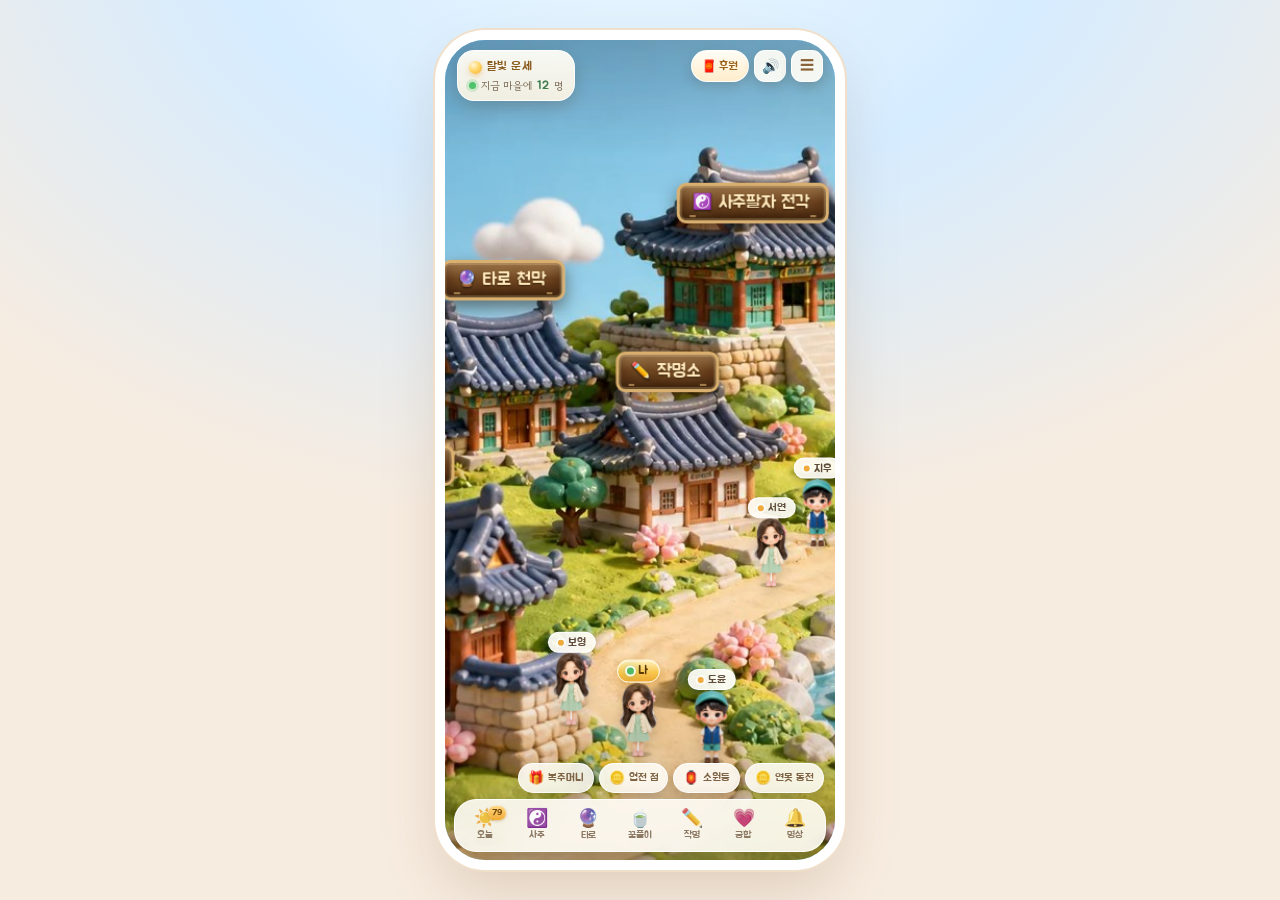
==== commit 9ab94854: "실제 숲 새소리·목탁·싱잉볼 음원 적용, 3D 마을·사주 질문방·소원등·작명·타로 개선 반영" ====
--- a/app/index.html
+++ b/app/index.html
@@ -14,6 +14,7 @@
 <link rel="stylesheet" href="assets/fonts/fonts.css">
 <link rel="stylesheet" href="assets/css/app.css">
 <link rel="stylesheet" href="assets/css/world.css">
+<link rel="stylesheet" href="assets/css/saju-qa.css">
 </head>
 <body>
 <div id="device">
@@ -24,6 +25,16 @@
       <img class="vbg" src="assets/img/village-bg-clay.jpg" alt="달빛 운세 마을 — 3D 클레이 마을">
       <div class="booths" id="booths"></div>
       <div class="actors" id="actors"></div>
+    </div>
+    <!-- 배경 하늘로 은은하게 떠오르는 풍등 (장식 · 클릭을 가로막지 않는다) -->
+    <div class="sky-lanterns" id="skyLanterns" aria-hidden="true">
+      <span class="sl" style="--x:8%;--b:38%;--w:26px;--d:44s;--dl:-6s;--o:.9"><i style="--sw:9px;--sd:6.4s"></i></span>
+      <span class="sl" style="--x:21%;--b:46%;--w:23px;--d:53s;--dl:-31s;--o:.78"><i style="--sw:7px;--sd:7.8s"></i></span>
+      <span class="sl" style="--x:35%;--b:34%;--w:30px;--d:40s;--dl:-17s;--o:.95"><i style="--sw:11px;--sd:5.6s"></i></span>
+      <span class="sl" style="--x:51%;--b:43%;--w:23px;--d:48s;--dl:-39s;--o:.82"><i style="--sw:8px;--sd:7.0s"></i></span>
+      <span class="sl" style="--x:65%;--b:36%;--w:28px;--d:42s;--dl:-12s;--o:.92"><i style="--sw:10px;--sd:6.0s"></i></span>
+      <span class="sl" style="--x:79%;--b:47%;--w:18px;--d:56s;--dl:-44s;--o:.75"><i style="--sw:6px;--sd:8.4s"></i></span>
+      <span class="sl" style="--x:92%;--b:40%;--w:24px;--d:46s;--dl:-25s;--o:.86"><i style="--sw:9px;--sd:7.2s"></i></span>
     </div>
     <div class="fx" id="fx"></div>
     <div class="world-labels" id="worldLabels"></div>
@@ -57,7 +68,7 @@
       <button class="yard-btn" type="button" data-play="bag"><span>🎁</span><b>복주머니</b></button>
       <button class="yard-btn" type="button" data-play="coin"><span>🪙</span><b>엽전 점</b></button>
       <button class="yard-btn" type="button" data-play="wish"><span>🏮</span><b>소원등</b></button>
-      <button class="yard-btn" type="button" data-play="pet"><span>🦊</span><b>친구</b></button>
+      <button class="yard-btn" type="button" data-play="pond"><span>🪙</span><b>연못 동전</b></button>
     </div>
     <nav class="dock" id="dock" aria-label="마을 부스">
       <button type="button" data-tab="today"><span class="ic">☀️</span><b>오늘</b><i class="badge" id="dockScore">76</i></button>
@@ -105,11 +116,14 @@
 <script src="assets/js/engine.js"></script>
 <script src="assets/js/content.js"></script>
 <script src="assets/js/naming.js"></script>
+<script src="assets/js/audio.js"></script>
 <script src="assets/js/bgm.js"></script>
 <script src="assets/js/meditation.js"></script>
+<script src="assets/js/meditation-voice.js"></script>
 <script src="assets/js/village.js"></script>
 <script src="assets/js/path_graph.js"></script>
 <script src="assets/js/world2d.js"></script>
 <script src="assets/js/app.js"></script>
+<script src="assets/js/saju-qa.js"></script>
 </body>
 </html>
--- a/app/assets/css/app.css
+++ b/app/assets/css/app.css
@@ -289,6 +289,42 @@
 }
 .chip.plain { min-height: 36px; font-size: 13px; padding: 0 12px; }
 
+/* 소원등 — 자주 비는 소원 원터치 칩 + 말로 쓰기 */
+.wish-chips { display: flex; flex-wrap: wrap; gap: 6px; margin-top: 7px; }
+.wish-chip {
+  min-height: 34px; padding: 0 11px;
+  border-radius: 999px; border: 1.5px solid #f3e2cc;
+  background: #fff; color: #6f5a41;
+  font-family: var(--font-body); font-size: 12.5px; letter-spacing: -.02em;
+  box-shadow: 0 2px 0 #f6e9d8;
+  cursor: pointer;
+  -webkit-tap-highlight-color: transparent;
+}
+.wish-chip.on {
+  border-color: #ffcf87; background: #fff4df; color: #a9660f;
+  font-family: var(--font-title);
+  box-shadow: 0 2px 0 #f7d9a8, 0 0 0 3px rgba(255, 205, 120, .2);
+}
+.wish-chip:active { transform: translateY(1px) scale(.98); }
+.wish-input-wrap { position: relative; }
+.wish-mic {
+  position: absolute; right: 8px; top: 8px;
+  width: 38px; height: 38px; border-radius: 50%;
+  border: 1.5px solid #f4e3cb; background: #fffdf7;
+  font-size: 17px; line-height: 1; cursor: pointer;
+  box-shadow: 0 3px 8px rgba(150, 115, 60, .16);
+  -webkit-tap-highlight-color: transparent;
+}
+.wish-mic.on {
+  border-color: #f0a93c; background: #fff3d8;
+  box-shadow: 0 0 0 0 rgba(240, 169, 60, .5);
+  animation: micPulse 1.4s ease-in-out infinite;
+}
+@keyframes micPulse {
+  0%, 100% { box-shadow: 0 0 0 0 rgba(240, 169, 60, .45); }
+  50% { box-shadow: 0 0 0 7px rgba(240, 169, 60, .1); }
+}
+
 /* ============================================================
    마을 홈
    ============================================================ */
@@ -706,39 +742,88 @@
 .pillar .p-god { font-size: 11px; color: #c58a26; margin-top: 3px; }
 
 /* 타로 */
-.tarot-stage { position: relative; min-height: 210px; display: grid; place-items: center; margin: 6px 0 2px; }
+.tarot-stage { position: relative; min-height: 160px; display: grid; place-items: center; margin: 6px 0 2px; }
 .tarot-deck { display: flex; justify-content: center; gap: 10px; padding: 8px 0; }
-.tcard { width: 88px; height: 142px; border-radius: 14px; perspective: 800px; cursor: pointer; position: relative; }
-.tcard .inner { position: relative; width: 100%; height: 100%; transform-style: preserve-3d; transition: transform .7s cubic-bezier(.4, .1, .3, 1); }
+.tcard {
+  width: 88px; height: 132px; border-radius: 12px; perspective: 900px; cursor: pointer;
+  position: relative; -webkit-user-select: none; user-select: none; -webkit-touch-callout: none;
+}
+.tcard .inner { position: relative; width: 100%; height: 100%; transform-style: preserve-3d; transition: transform .68s cubic-bezier(.2, .75, .25, 1); }
 .tcard.flipped .inner { transform: rotateY(180deg); }
 .tcard .face {
-  position: absolute; inset: 0; border-radius: 14px; backface-visibility: hidden; -webkit-backface-visibility: hidden;
-  display: flex; flex-direction: column; align-items: center; justify-content: center; padding: 7px; text-align: center;
-}
+  position: absolute; inset: 0; border-radius: 12px; overflow: hidden;
+  backface-visibility: hidden; -webkit-backface-visibility: hidden;
+}
+/* 카드 뒷면 — 생성한 타로 백 이미지 */
 .tcard .back {
-  background:
-    radial-gradient(circle at 50% 34%, rgba(255, 220, 150, .55), transparent 64%),
-    linear-gradient(160deg, #b7a6e8, #8d7bd0 62%, #a593e0);
-  border: 3px solid #fff;
-  box-shadow: inset 0 0 0 4px rgba(255,255,255,.35), 0 10px 18px rgba(120, 100, 180, .32);
-}
-.tcard .back .emblem { font-size: 26px; color: #fff9e8; }
-.tcard .back .deco { margin-top: 6px; font-size: 8px; letter-spacing: .3em; color: rgba(255,255,255,.8); }
+  background-image: url("../img/tarot/tarot-back.webp");
+  background-size: cover; background-position: center;
+  box-shadow: 0 8px 16px rgba(90, 70, 150, .26), inset 0 0 0 1px rgba(255, 255, 255, .38);
+}
+/* 카드 앞면 — 생성한 타로 일러스트 */
 .tcard .front {
-  transform: rotateY(180deg);
-  background: linear-gradient(170deg, #fffdf6, #fdeed8);
-  border: 3px solid #fff; color: #5c4425;
-  box-shadow: 0 10px 18px rgba(150, 120, 80, .3), 0 3px 0 #eedcc2;
-}
-.tcard .front .num { font-family: var(--font-title); font-size: 10px; letter-spacing: .16em; color: #b98c42; }
-.tcard .front .glyph { font-size: 24px; margin: 5px 0 3px; color: #8a6a2f; }
-.tcard .front .nm { font-family: var(--font-title); font-size: 12.5px; line-height: 1.3; }
-.tcard .front .dir { font-size: 10px; margin-top: 4px; color: #a3793a; }
-.tcard .front.rev .glyph { transform: rotate(180deg); }
+  transform: rotateY(180deg); background: #171232;
+  box-shadow: 0 10px 20px rgba(120, 95, 60, .38), 0 2px 0 rgba(120, 95, 60, .18);
+}
+.tcard .front img { width: 100%; height: 100%; object-fit: cover; display: block; transition: transform .45s ease; }
+.tcard .front img.rev { transform: rotate(180deg); }
 .tcard.dealing { animation: deal .55s ease both; }
 @keyframes deal { from { opacity: 0; transform: translateY(24px) scale(.9) } to { opacity: 1; transform: translateY(0) scale(1) } }
-.tarot-slots { display: flex; justify-content: center; gap: 11px; }
+
+/* 고르는 단계 — 펼쳐진 뒷면 카드 */
+.tarot-picks { display: flex; justify-content: center; gap: 11px; margin-top: 15px; } 
+.pick-slot { width: 84px; display: flex; flex-direction: column; align-items: center; }
+.pick-slot .ph {
+  width: 84px; height: 126px; border-radius: 12px; border: 2px dashed #e6d3b0;
+  background: rgba(255, 253, 246, .78); display: grid; place-items: center; text-align: center;
+  font-size: 11px; line-height: 1.45; color: #c2ab86; padding: 6px; letter-spacing: -.2px;
+}
+.pick-slot .ph b { display: block; font-weight: 400; font-size: 15px; color: #ddc8a1; margin-bottom: 5px; }
+.pick-slot .tcard { width: 84px; height: 126px; cursor: default; }
+.pick-slot.just .tcard { animation: slotIn .5s cubic-bezier(.2, .9, .3, 1.2) both; }
+.pick-slot.just .tcard .front { animation: slotGlow 1s ease-out both; }
+@keyframes slotIn { from { opacity: 0; transform: translateY(-16px) scale(.86); } to { opacity: 1; transform: none; } }
+@keyframes slotGlow {
+  0% { box-shadow: 0 0 0 0 rgba(255, 206, 120, .85), 0 10px 20px rgba(120, 95, 60, .38); }
+  100% { box-shadow: 0 0 0 12px rgba(255, 206, 120, 0), 0 10px 20px rgba(120, 95, 60, .38); }
+}
+.pick-slot .slot-label { margin-top: 6px; }
+
+.tarot-fan-wrap { position: relative; margin-top: 4px; }
+.tarot-fan { position: relative; height: 178px; margin: 0 auto; max-width: 348px; }
+.tarot-fan .tcard {
+  position: absolute; left: 50%; bottom: 8px; width: 86px; height: 129px;
+  transform: translateX(calc(-50% + var(--dx))) translateY(var(--dy)) rotate(var(--rot)) scale(var(--sc, 1));
+  transition: transform .42s cubic-bezier(.2, .8, .3, 1.1), opacity .45s ease;
+}
+.tarot-fan .tcard:active { filter: brightness(1.06); }
+.tarot-fan .tcard.used { opacity: 0; pointer-events: none; transform: translateX(calc(-50% + var(--dx))) translateY(calc(var(--dy) - 26px)) rotate(var(--rot)) scale(.82); }
+.tarot-fan .tcard.pickable:hover { transform: translateX(calc(-50% + var(--dx))) translateY(calc(var(--dy) - 6px)) rotate(var(--rot)) scale(1.03); }
+.tarot-table {
+  height: 10px; margin: 0 6px; border-radius: 50%;
+  background: radial-gradient(ellipse at center, rgba(150, 110, 70, .16), transparent 70%);
+}
+@media (prefers-reduced-motion: reduce) {
+  .tcard .inner, .tarot-fan .tcard { transition-duration: .01s; }
+}
+/* 좀은 폰(360px 이하)에서 펼침·결과 카드가 잘리지 않게 */
+@media (max-width: 374px) {
+  .tarot-fan { transform: scale(.88); transform-origin: center bottom; }
+}
+@media (max-width: 340px) {
+  .tarot-slots .tcard.lg { width: 82px; height: 123px; }
+  .tarot-slots figure { width: 82px; }
+}
+
+.tarot-slots { display: flex; justify-content: center; gap: 11px; align-items: flex-start; }
 .slot-label { text-align: center; font-size: 11.5px; color: var(--muted); margin-top: 7px; }
+.tarot-slots .tcard { cursor: default; }
+.tcard.lg { width: 96px; height: 144px; }
+.tarot-slots figure { margin: 0; width: 96px; display: flex; flex-direction: column; align-items: center; }
+.tarot-slots .slot-pos { margin-top: 8px; }
+.slot-pos { font-size: 11px; color: var(--muted); line-height: 1.35; }
+.slot-name { font-family: var(--font-title); font-size: 14.5px; color: #8a5c1e; line-height: 1.3; margin-top: 1px; }
+.slot-dir { font-size: 10px; color: #a3793a; }
 .card-read { margin-top: 14px; }
 .card-read .cr-head { display: flex; align-items: baseline; gap: 7px; }
 .card-read .cr-name { font-family: var(--font-title); font-size: 17px; color: #8a5c1e; }
@@ -943,6 +1028,30 @@
 }
 .snd-btn.on .ico { animation: wobble 2.6s ease-in-out infinite; }
 @keyframes wobble { 0%,100% { transform: rotate(-6deg) } 50% { transform: rotate(6deg) } }
+
+/* 호흡 음성 안내 토글 */
+.voice-row { display: flex; justify-content: center; margin-top: 10px; position: relative; z-index: 3; }
+.voice-toggle {
+  display: inline-flex; align-items: center; gap: 8px; min-height: 42px; padding: 0 15px;
+  border-radius: 999px; border: 2px solid #f4e5d3; background: #fff;
+  font-family: var(--font-body); font-size: 12.5px; color: #8a6a3a; cursor: pointer;
+  box-shadow: 0 4px 10px rgba(178, 140, 96, .12);
+}
+.voice-toggle .ico { font-size: 16px; line-height: 1; }
+.voice-toggle .st { font-size: 11px; color: #a5814d; min-width: 24px; }
+.voice-toggle .sw {
+  width: 34px; height: 20px; border-radius: 999px; background: #e6d6c2; position: relative;
+  transition: background .2s ease;
+}
+.voice-toggle .sw::after {
+  content: ""; position: absolute; top: 2px; left: 2px; width: 16px; height: 16px; border-radius: 50%;
+  background: #fff; box-shadow: 0 1px 3px rgba(0, 0, 0, .18); transition: transform .2s ease;
+}
+.voice-toggle.on { border-color: #b7e4d0; background: #eafaf2; color: #2f6b52; }
+.voice-toggle.on .st { color: #2f6b52; }
+.voice-toggle.on .sw { background: #7ec9a9; }
+.voice-toggle.on .sw::after { transform: translateX(14px); }
+.voice-toggle[hidden] { display: none; }
 .med-len { display: flex; gap: 7px; margin-top: 12px; position: relative; z-index: 3; }
 .med-len button {
   flex: 1; min-height: 44px; border-radius: 999px; border: 2px solid #f4e5d3; background: #fff;
@@ -951,6 +1060,71 @@
 .med-len button.on { border-color: #b7e4d0; background: #eafaf2; color: #2f6b52; }
 .med-caption { position: relative; z-index: 3; margin-top: 10px; text-align: center; font-size: 11.5px; color: #a5814d; }
 
+/* 촛불을 누가 봐도 찾게 — 촛불 옆 붙임표 + 바로 아래 큰 버튼 */
+.med-candle-tip {
+  position: absolute; left: 50%; bottom: calc(100% + 8px);
+  transform: translateX(-50%);
+  display: inline-flex; align-items: center; gap: 3px;
+  padding: 3px 8px; border-radius: 999px;
+  background: rgba(255, 252, 243, .96);
+  border: 1.5px solid #ffd79a;
+  color: #a26b1d; font-family: var(--font-title); font-size: 10.5px;
+  white-space: nowrap; pointer-events: none;
+  box-shadow: 0 4px 10px rgba(170, 120, 40, .22);
+  animation: candleTipBob 2.6s ease-in-out infinite;
+}
+.med-candle-tip::after {
+  content: ""; position: absolute; left: 50%; bottom: -5px;
+  width: 7px; height: 7px; margin-left: -3.5px;
+  background: rgba(255, 252, 243, .96);
+  border-right: 1.5px solid #ffd79a; border-bottom: 1.5px solid #ffd79a;
+  transform: rotate(45deg);
+}
+@keyframes candleTipBob {
+  0%, 100% { transform: translateX(-50%) translateY(0); }
+  50% { transform: translateX(-50%) translateY(-3px); }
+}
+.med-candle.lit .med-candle-tip { display: none; }
+
+.med-candle-btn {
+  position: relative;
+  display: flex; align-items: center; justify-content: center; gap: 7px;
+  width: 100%; min-height: 48px; margin-top: 12px;
+  padding: 0 16px;
+  border-radius: 999px;
+  border: 2px solid #ffd79a;
+  background: linear-gradient(180deg, #fffdf5, #fff3d9);
+  color: #a26b1d;
+  font-family: var(--font-title); font-size: 15px;
+  box-shadow: 0 5px 14px rgba(190, 145, 70, .2), 0 2px 0 #f6e2c0;
+  cursor: pointer;
+  animation: candleBtnGlow 3.4s ease-in-out infinite;
+}
+.med-candle-btn .ico { font-size: 19px; line-height: 1; }
+.med-candle-btn b { font-weight: 400; }
+.med-candle-btn .spark {
+  position: absolute; right: 14px; top: 50%;
+  transform: translateY(-50%);
+  font-style: normal; font-size: 13px;
+  animation: sparkTwinkle 2.2s ease-in-out infinite;
+}
+.med-candle-btn.lit {
+  border-color: #ffb35c;
+  background: linear-gradient(180deg, #fff0c9, #ffd98e);
+  color: #8a5410;
+  animation: none;
+  box-shadow: 0 6px 16px rgba(240, 170, 60, .34), 0 0 0 4px rgba(255, 196, 110, .18);
+}
+.med-candle-btn.lit .spark { animation: none; }
+@keyframes candleBtnGlow {
+  0%, 100% { box-shadow: 0 5px 14px rgba(190, 145, 70, .2), 0 2px 0 #f6e2c0, 0 0 0 0 rgba(255, 196, 110, .0); }
+  50% { box-shadow: 0 5px 14px rgba(190, 145, 70, .24), 0 2px 0 #f6e2c0, 0 0 0 5px rgba(255, 196, 110, .16); }
+}
+@keyframes sparkTwinkle {
+  0%, 100% { opacity: .25; transform: translateY(-50%) scale(.85); }
+  50% { opacity: 1; transform: translateY(-50%) scale(1.1); }
+}
+
 @keyframes rise {
   0% { transform: translateY(0) scale(.9); opacity: 0 }
   15% { opacity: 1 }
@@ -958,7 +1132,7 @@
 }
 
 /* ============================================================
-   마당 놀이 (복주머니 · 엽전 · 소원등 · 친구 쓰다듬기)
+   마당 놀이 (복주머니 · 엽전 점 · 소원등 · 연못 동전)
    ============================================================ */
 .v-play {
   margin-top: 12px; padding: 14px 16px;
--- a/app/assets/css/world.css
+++ b/app/assets/css/world.css
@@ -138,6 +138,143 @@
 .booth:active .b-sign { transform: translate(-50%, -100%) translateY(1px) scale(.985); }
 .booth:focus-visible .b-sign { outline: 3px solid #ffe6a8; outline-offset: 3px; }
 
+/* ---------- 배경 풍등 (하늘로 천천히 떠오르는 루프) ----------
+   마을 그림 위·HUD 아래에 깔리는 장식 레이어. 클릭은 통과시킨다.
+   바깥 .sl 이 위로 떠오르고(translateY), 안쪽 i 가 좌우로 살랑이며 흔들린다. */
+.sky-lanterns {
+  --rise: 780px;
+  position: absolute; inset: 0;
+  z-index: 1;
+  overflow: hidden;
+  pointer-events: none;
+  contain: strict;
+}
+.sky-lanterns .sl {
+  position: absolute;
+  left: var(--x, 50%);
+  bottom: var(--b, 18%);
+  width: var(--w, 13px);
+  height: calc(var(--w, 13px) * 1.34);
+  opacity: 0;
+  will-change: transform, opacity;
+  animation: skyRise var(--d, 45s) linear var(--dl, 0s) infinite;
+}
+.sky-lanterns .sl > i {
+  display: block; width: 100%; height: 100%;
+  border-radius: 42% 42% 34% 34% / 26% 26% 40% 40%;
+  background:
+    radial-gradient(ellipse at 50% 32%, #fffdf2 0%, #ffe9b8 30%, #ffc56c 60%, #f09a33 84%, #d9832a 100%);
+  box-shadow:
+    inset 0 0 0 1.5px rgba(210, 122, 32, .34),
+    inset 0 -3px 5px rgba(198, 108, 26, .34),
+    inset 0 3px 5px rgba(255, 248, 218, .55),
+    0 0 7px 2px rgba(255, 216, 136, .85),
+    0 0 20px 7px rgba(255, 176, 72, .42),
+    0 0 38px 14px rgba(255, 158, 50, .16);
+  animation: skySway var(--sd, 6s) ease-in-out infinite alternate;
+}
+/* 등불 아래 불구명 · 위에는 한지 꾸김이 */
+.sky-lanterns .sl > i::after {
+  content: ""; position: absolute; left: 50%; bottom: 9%;
+  width: 30%; height: 7%; transform: translateX(-50%);
+  border-radius: 50%;
+  background: rgba(140, 70, 12, .42);
+}
+@keyframes skyRise {
+  0% { transform: translate3d(0, 0, 0) scale(1); opacity: 0; }
+  8% { opacity: var(--o, .7); }
+  55% { opacity: calc(var(--o, .7) * .92); }
+  86% { opacity: calc(var(--o, .7) * .58); }
+  100% { transform: translate3d(0, calc(-1 * var(--rise)), 0) scale(.6); opacity: 0; }
+}
+@keyframes skySway {
+  from { transform: translateX(calc(-1 * var(--sw, 7px))) rotate(-3deg); }
+  to { transform: translateX(var(--sw, 7px)) rotate(3deg); }
+}
+@media (prefers-reduced-motion: reduce) {
+  .sky-lanterns { display: none; }
+}
+
+/* ---------- 연못가 소원등 터 (등대 + 현판 마커) ----------
+   .spot 상자의 아래 가운데가 마을 지도 위 제자리(x,y)에 놓인다. */
+.spot {
+  position: absolute;
+  width: 170px; height: 100px;
+  padding: 0; border: 0; background: none;
+  transform: translateX(-50%);
+  transform-origin: 50% 100%;
+  cursor: pointer;
+  pointer-events: none;            /* 빈 상자 영역은 지도 탭·드래그를 막지 않는다 */
+  -webkit-tap-highlight-color: transparent;
+}
+.spot .sp-glow,
+.spot .sp-post,
+.spot .sp-lamp,
+.spot .sp-base,
+.spot .sp-sign { pointer-events: auto; }
+.spot .sp-glow {
+  position: absolute; left: 50%; bottom: -8px;
+  width: 96px; height: 30px; transform: translateX(-50%);
+  border-radius: 50%;
+  background: radial-gradient(ellipse at 50% 50%, rgba(255, 203, 112, .62) 0%, rgba(255, 178, 70, .30) 46%, rgba(255, 170, 60, 0) 74%);
+  animation: spotGlow 3.8s ease-in-out infinite;
+}
+@keyframes spotGlow {
+  0%, 100% { opacity: .6; transform: translateX(-50%) scale(.94); }
+  50% { opacity: 1; transform: translateX(-50%) scale(1.08); }
+}
+.spot .sp-post {
+  position: absolute; left: 50%; bottom: 0;
+  width: 13px; height: 31px; transform: translateX(-50%);
+  border-radius: 3px 3px 2px 2px;
+  background: linear-gradient(180deg, #b07a41 0%, #8a5a2a 48%, #653d16 100%);
+  box-shadow: 0 3px 7px rgba(40, 24, 6, .4), inset -2px 0 0 rgba(255, 226, 170, .2);
+}
+.spot .sp-base {
+  position: absolute; left: 50%; bottom: -3px;
+  width: 28px; height: 7px; transform: translateX(-50%);
+  border-radius: 3px;
+  background: linear-gradient(180deg, #9b6a34, #6b4218);
+  box-shadow: 0 2px 5px rgba(40, 24, 6, .35);
+}
+.spot .sp-lamp {
+  position: absolute; left: 50%; bottom: 24px;
+  width: 23px; height: 21px; transform: translateX(-50%);
+  border-radius: 42% 42% 34% 34% / 28% 28% 40% 40%;
+  background: radial-gradient(ellipse at 50% 30%, #fffdf0 0%, #ffe9b8 30%, #ffc56c 60%, #f09a33 86%, #dd872c 100%);
+  box-shadow:
+    inset 0 -3px 5px rgba(198, 108, 26, .3),
+    inset 0 3px 5px rgba(255, 248, 218, .5),
+    0 0 7px 2px rgba(255, 216, 136, .9),
+    0 0 18px 6px rgba(255, 176, 72, .45),
+    0 0 32px 10px rgba(255, 160, 50, .18);
+  animation: spotLamp 3.8s ease-in-out infinite;
+}
+@keyframes spotLamp {
+  0%, 100% { filter: brightness(1); }
+  50% { filter: brightness(1.16); }
+}
+.spot .sp-sign {
+  position: absolute; left: 50%; bottom: 52px;
+  transform: translateX(-50%);
+  display: inline-flex; align-items: center; gap: 5px;
+  padding: 5px 11px 6px 9px;
+  border-radius: 8px;
+  border: 2.5px solid #e0b877;
+  background:
+    linear-gradient(180deg, rgba(255, 238, 200, .24) 0%, rgba(255, 214, 150, 0) 52%),
+    linear-gradient(180deg, #8a5a2c 0%, #6d431c 54%, #512d10 100%);
+  box-shadow: 0 6px 14px rgba(38, 22, 6, .45), inset 0 0 0 2px rgba(255, 226, 170, .18);
+  color: #ffeac2;
+  font-family: var(--font-title);
+  font-size: 13px; line-height: 1; letter-spacing: -.2px;
+  white-space: nowrap;
+  text-shadow: 0 1px 2px rgba(30, 16, 4, .6), 0 0 10px rgba(255, 206, 120, .4);
+}
+.spot .sp-sign i { font-style: normal; font-size: 12px; }
+.spot:active .sp-sign { transform: translateX(-50%) translateY(1px) scale(.98); }
+.spot:focus-visible .sp-sign { outline: 3px solid #ffe6a8; outline-offset: 3px; }
+
 /* ---------- 이펙트 ---------- */
 .fx { position: absolute; inset: 0; z-index: 6; pointer-events: none; overflow: hidden; }
 .fx-heart {
@@ -171,6 +308,39 @@
   0% { opacity: 0; transform: translateY(0) scale(.8); }
   15% { opacity: 1; }
   100% { opacity: 0; transform: translateY(-46vh) translateX(18px) scale(1.15); }
+}
+
+/* 연못 동전 — 포물선으로 날아가고 물걸이 번진다 (무대 안 좌표) */
+.fx-coin {
+  position: absolute; width: 13px; height: 13px; margin: -6.5px 0 0 -6.5px;
+  border-radius: 50%;
+  background: radial-gradient(circle at 34% 30%, #fffbe0, #ffd66d 52%, #e0a12c 100%);
+  box-shadow: 0 0 10px 2px rgba(255, 206, 108, .95), 0 0 22px 6px rgba(255, 180, 70, .35);
+  pointer-events: none;
+  animation: coinArc 1.02s cubic-bezier(.32, .06, .78, .6) forwards;
+}
+@keyframes coinArc {
+  0% { transform: translate(0, 0) rotate(0deg) scale(1); opacity: 1; }
+  48% { transform: translate(calc(var(--ex) * .48), var(--up)) rotate(200deg) scale(1.06); opacity: 1; }
+  100% { transform: translate(var(--ex), var(--ey)) rotate(460deg) scale(.82); opacity: .95; }
+}
+.fx-ripple {
+  position: absolute; width: 16px; height: 8px; margin: -4px 0 0 -8px;
+  border: 2px solid rgba(228, 252, 255, .9); border-radius: 50%;
+  box-shadow: 0 0 8px rgba(190, 240, 255, .5);
+  pointer-events: none;
+  animation: rippleOut 1.9s ease-out forwards;
+}
+@keyframes rippleOut {
+  0% { transform: scale(.35); opacity: 0; }
+  18% { opacity: .95; }
+  100% { transform: scale(4.4); opacity: 0; }
+}
+.fx-lantern::after {
+  content: ""; position: absolute; left: 50%; bottom: -2px;
+  width: 5px; height: 5px; transform: translateX(-50%);
+  border-radius: 50%;
+  background: radial-gradient(circle, #fff6cf 0%, rgba(255, 205, 110, 0) 74%);
 }
 
 /* ---------- 3D 이름표 · 말풍선 ---------- */
@@ -481,6 +651,12 @@
   animation: panelIn .3s cubic-bezier(.3, 1.4, .5, 1);
 }
 .yard-panel[hidden] { display: none; }
+/* 연못 동전 행운 카드 — 연못과 캐릭터를 가리지 않게 위쪽에 띄운다 */
+.yard-panel.vp-mid {
+  top: max(92px, calc(env(safe-area-inset-top) + 84px));
+  bottom: auto;
+  max-height: 46%;
+}
 .yard-panel::-webkit-scrollbar { display: none; }
 .yard-panel .yp-close {
   position: absolute; right: 10px; top: 9px;
--- a/app/assets/css/saju-qa.css
+++ b/app/assets/css/saju-qa.css
@@ -0,0 +1,267 @@
+/* ============================================================
+   달빛 운세 · saju-qa.css
+   사주팔자 전각 — 💬 도사님께 사주 질문방 (한지 채팅창 · 엽전 3닢)
+   ============================================================ */
+
+.sqa-card {
+  position: relative;
+  margin-top: 14px;
+  padding: 15px 14px 13px;
+  border: 1.5px solid #f1dfc2;
+  background:
+    radial-gradient(120% 90% at 50% 0%, #fffdf6 0%, #fff8ea 55%, #fdf2e0 100%);
+  box-shadow: 0 14px 26px rgba(178, 140, 96, .14), 0 3px 0 #f3e4cf, inset 0 1px 0 #fff;
+  overflow: hidden;
+}
+.sqa-card::before {
+  content: "☯";
+  position: absolute; right: -12px; bottom: -16px;
+  font-size: 92px; color: rgba(192, 120, 31, .06);
+  pointer-events: none; line-height: 1;
+}
+
+/* ---------- 머리 ---------- */
+.sqa-head { display: flex; align-items: center; gap: 9px; }
+.sqa-ava {
+  flex: 0 0 auto; width: 38px; height: 38px; border-radius: 50%;
+  background: linear-gradient(180deg, #fff5dc, #ffe6b8);
+  border: 1.5px solid #ffdfa2; overflow: hidden;
+  box-shadow: 0 3px 8px rgba(178, 140, 96, .2);
+}
+.sqa-ava img { width: 100%; height: 100%; object-fit: cover; display: block; }
+.sqa-tt { flex: 1 1 auto; min-width: 0; }
+.sqa-title {
+  font-family: var(--font-title); font-size: 15.5px; color: #7a5320;
+  letter-spacing: -.2px; white-space: nowrap; overflow: hidden; text-overflow: ellipsis;
+}
+.sqa-sub { font-size: 11.5px; color: var(--muted); margin-top: 1px; line-height: 1.4; }
+.sqa-auto {
+  flex: 0 0 auto; min-height: 28px; padding: 0 10px; border-radius: 999px;
+  border: 1.5px solid #f0e0c8; background: #fffdf8; color: #a9762f;
+  font-family: var(--font-body); font-size: 11px; cursor: pointer;
+  transition: all .18s ease; white-space: nowrap;
+}
+.sqa-auto.on {
+  background: linear-gradient(180deg, #ffe9b8, #ffd98d);
+  border-color: #ffd27a; color: #8a5c1e; font-weight: 700;
+}
+.sqa-tools { display: flex; justify-content: flex-end; margin-top: 3px; }
+.sqa-reset {
+  border: 0; background: none; padding: 2px 2px; cursor: pointer;
+  font-family: var(--font-body); font-size: 11px; color: #b5a58f;
+}
+.sqa-reset.armed { color: #d2603f; font-weight: 700; }
+
+/* ---------- 대화 ---------- */
+.sqa-log {
+  padding: 11px 10px;
+  max-height: 302px; overflow-y: auto; overscroll-behavior: contain;
+  border: 1px solid #f3e4cd; border-radius: 18px;
+  background:
+    repeating-linear-gradient(0deg, rgba(214, 180, 130, .07) 0 1px, transparent 1px 22px),
+    linear-gradient(180deg, #fffdf6, #fff9ee);
+  scrollbar-width: none;
+}
+.sqa-log::-webkit-scrollbar { display: none; }
+.sqa-log {
+  box-shadow: inset 0 -16px 14px -14px rgba(176, 142, 98, .3), inset 0 16px 14px -14px rgba(176, 142, 98, .18);
+}
+.sqa-feed { display: flex; flex-direction: column; gap: 9px; }
+.sqa-logwrap { position: relative; margin-top: 8px; }
+.sqa-logwrap::after {
+  content: ""; position: absolute; left: 3px; right: 3px; bottom: 3px; height: 22px;
+  border-radius: 0 0 15px 15px; pointer-events: none;
+  background: linear-gradient(180deg, rgba(255, 251, 242, 0), rgba(255, 250, 240, .97));
+  transition: opacity .18s ease;
+}
+.sqa-logwrap.at-end::after { opacity: 0; }
+
+.sqa-msg { display: flex; }
+.sqa-msg.u { justify-content: flex-end; }
+.sqa-bub {
+  max-width: 90%; padding: 9px 12px; border-radius: 16px;
+  font-size: 13.5px; line-height: 1.74; word-break: keep-all; overflow-wrap: anywhere;
+  animation: sqaFade .42s ease both;
+}
+.sqa-msg.d .sqa-bub {
+  background: #fff; border: 1.5px solid #f2e3cb;
+  border-bottom-left-radius: 5px; color: var(--ink-2);
+  box-shadow: 0 2px 0 #f7ecdb;
+}
+.sqa-msg.d .sqa-bub p { margin: 0 0 7px; animation: sqaFade .5s ease both; }
+.sqa-msg.d .sqa-bub p:last-of-type { margin-bottom: 0; }
+.sqa-msg.u .sqa-bub {
+  background: linear-gradient(180deg, #ffeab8, #ffd88a);
+  border: 1.5px solid #ffdc9e; border-bottom-right-radius: 5px;
+  color: #6b4a15; font-family: var(--font-body); font-weight: 700;
+  box-shadow: 0 2px 0 #f3d79c;
+}
+.sqa-msg.u .sqa-bub p { margin: 0; }
+.sqa-hint .sqa-bub { background: #fffdf5; border-style: dashed; color: var(--muted); font-size: 12.5px; }
+
+.sqa-tts {
+  display: inline-flex; align-items: center; gap: 4px;
+  margin-top: 9px; padding: 4px 10px; border-radius: 999px;
+  border: 1px solid #ffe6b8; background: #fff8ea; color: #a9762f;
+  font-family: var(--font-body); font-size: 11.5px; cursor: pointer;
+}
+.sqa-tts.on { background: linear-gradient(180deg, #ffe9b8, #ffd98d); border-color: #ffcf87; color: #7a5320; font-weight: 700; }
+.sqa-msg.speaking .sqa-bub { box-shadow: 0 0 0 2px rgba(255, 207, 135, .55), 0 2px 0 #f7ecdb; }
+
+/* ---------- 엽전 ---------- */
+.sqa-toss { display: flex; flex-direction: column; align-items: center; gap: 6px; margin-bottom: 9px; }
+.sqa-tossbub { min-width: 176px; text-align: center; }
+.sqa-rolling { margin: 2px 0 0 !important; font-size: 12px; color: #b5a58f; letter-spacing: .2px; }
+.sqa-coins { display: flex; gap: 11px; justify-content: center; perspective: 620px; }
+.sqa-coin {
+  width: 46px; height: 46px; position: relative;
+  transform-style: preserve-3d; transform: rotateY(0deg);
+}
+.sqa-coin.spin { animation: sqaCoinFlip .84s cubic-bezier(.26, .62, .3, 1) var(--delay, 0s) both; }
+@keyframes sqaCoinFlip {
+  0%   { transform: rotateY(0deg) translateY(0) scale(1); }
+  32%  { transform: rotateY(calc(var(--spin) * .48)) translateY(-26px) scale(1.06); }
+  62%  { transform: rotateY(calc(var(--spin) * .78)) translateY(-9px) scale(1.03); }
+  84%  { transform: rotateY(calc(var(--spin) * .96)) translateY(-2px) scale(1); }
+  100% { transform: rotateY(var(--spin)) translateY(0) scale(1); }
+}
+.sqa-coin .cf {
+  position: absolute; inset: 0; border-radius: 50%;
+  display: grid; place-items: center;
+  backface-visibility: hidden; -webkit-backface-visibility: hidden;
+  background: radial-gradient(circle at 34% 28%, #fff2c8, #f0c268 58%, #c99838 100%);
+  border: 2.5px solid #fff5dc;
+  box-shadow: 0 6px 12px rgba(180, 130, 50, .3), inset 0 0 0 3px rgba(160, 110, 30, .24);
+  font-family: var(--font-title); font-size: 17px; color: #7a5320;
+}
+.sqa-coin .cf.back {
+  transform: rotateY(180deg);
+  background: radial-gradient(circle at 34% 28%, #f8e6bb, #dfae55 58%, #b98730 100%);
+}
+.sqa-coin .cf.back i {
+  width: 12px; height: 12px; display: block; border-radius: 2px;
+  border: 2px solid rgba(122, 83, 32, .55);
+  box-shadow: 0 0 0 2px rgba(255, 246, 222, .55);
+}
+.sqa-hex {
+  font-family: var(--font-body); font-size: 11px; color: #8a6a3a;
+  background: #fdf2e2; border-radius: 999px; padding: 2px 10px;
+  white-space: nowrap; opacity: 0; transition: opacity .3s ease;
+}
+.sqa-hex.on, .sqa-msg.d:not(.sqa-tossing) .sqa-toss .sqa-hex { opacity: 1; }
+.sqa-hex b { font-family: var(--font-title); font-size: 12.5px; color: #a9762f; font-weight: 400; }
+.sqa-msg.d .sqa-coins { gap: 5px; perspective: none; margin-bottom: 1px; }
+.sqa-mini {
+  width: 20px; height: 20px; border-radius: 50%;
+  display: grid; place-items: center;
+  font-family: var(--font-title); font-size: 9.5px; color: #7a5320;
+  background: radial-gradient(circle at 34% 28%, #fff2c8, #f0c268 58%, #c99838 100%);
+  border: 1.5px solid #fff5dc;
+  box-shadow: inset 0 0 0 1.5px rgba(160, 110, 30, .24);
+}
+.sqa-mini.yin { background: radial-gradient(circle at 34% 28%, #f8e6bb, #dfae55 58%, #b98730 100%); }
+.sqa-mini.yin i { width: 5px; height: 5px; display: block; border-radius: 1px; border: 1.2px solid rgba(122, 83, 32, .6); }
+
+/* ---------- 단축 질문 칩 ---------- */
+.sqa-chips { display: flex; flex-wrap: wrap; gap: 5px; margin-top: 9px; }
+.sqa-chip {
+  min-height: 30px; padding: 0 9px; border-radius: 999px;
+  border: 1.5px solid #f0e0c8; background: #fff;
+  font-family: var(--font-body); font-size: 12px; color: var(--ink-2);
+  cursor: pointer; transition: all .16s ease;
+  box-shadow: 0 2px 0 #f6e9d8;
+}
+.sqa-chip:active { transform: translateY(2px); box-shadow: none; border-color: #ffcf87; background: #fff7e8; color: #b5772a; }
+
+/* ---------- 듣고 있어요 ---------- */
+.sqa-listen {
+  display: none; align-items: center; gap: 7px;
+  margin-top: 8px; font-size: 12px; color: #c0781f; line-height: 1.5;
+}
+.sqa-listen.on { display: flex; }
+.sqa-listen .dot {
+  width: 8px; height: 8px; border-radius: 50%; background: #f4816a; flex: 0 0 auto;
+  animation: sqaPulse 1s ease-in-out infinite;
+}
+@keyframes sqaPulse {
+  0%, 100% { opacity: 1; transform: scale(1); box-shadow: 0 0 0 0 rgba(244, 129, 106, .5); }
+  50% { opacity: .65; transform: scale(.86); box-shadow: 0 0 0 6px rgba(244, 129, 106, 0); }
+}
+
+/* ---------- 입력 ---------- */
+.sqa-form {
+  display: grid; grid-template-columns: 1fr 44px 68px; gap: 6px; margin-top: 9px;
+}
+.sqa-form input {
+  min-width: 0; height: 44px; padding: 0 12px; border-radius: 14px;
+  border: 1.5px solid #f0e0c8; background: #fffdf8;
+  font-family: var(--font-body); font-size: 13.5px; color: var(--ink);
+  outline: none;
+}
+.sqa-form input::placeholder { color: #bdae9c; }
+.sqa-form input:focus { border-color: #ffcf87; box-shadow: 0 0 0 3px rgba(255, 207, 135, .3); }
+.sqa-mic {
+  width: 44px; height: 44px; border-radius: 50%;
+  border: 1.5px solid #f0e0c8; background: #fff7e8;
+  font-size: 18px; line-height: 1; cursor: pointer; color: #a9762f;
+  display: grid; place-items: center; transition: all .18s ease;
+}
+.sqa-mic.on {
+  background: linear-gradient(180deg, #ffd9cf, #f4816a); border-color: #f4816a; color: #fff;
+  animation: sqaMic 1.4s ease-in-out infinite;
+}
+@keyframes sqaMic {
+  0%, 100% { box-shadow: 0 0 0 0 rgba(244, 129, 106, .45); }
+  60% { box-shadow: 0 0 0 8px rgba(244, 129, 106, 0); }
+}
+#sqaSend {
+  height: 44px; padding: 0 6px; border: 0; border-radius: 14px; cursor: pointer;
+  background: linear-gradient(180deg, #ffdb95, #f5ab3f);
+  font-family: var(--font-title); font-size: 12.5px; letter-spacing: -.3px; color: #5c3a0c;
+  white-space: nowrap; box-shadow: 0 3px 0 #d98c25;
+}
+#sqaSend:active { transform: translateY(2px); box-shadow: 0 1px 0 #d98c25; }
+.sqa-card.busy .sqa-chip, .sqa-card.busy #sqaSend, .sqa-card.busy .sqa-mic { opacity: .55; pointer-events: none; }
+
+.sqa-note {
+  display: none; margin: 8px 0 0; font-size: 11.5px; line-height: 1.5; color: #c0781f;
+}
+.sqa-note.on { display: block; }
+.sqa-fine { margin: 9px 0 0; font-size: 10.5px; color: #b5a58f; text-align: center; line-height: 1.55; }
+
+/* ---------- 결과 소리로 듣기 (방 안 플로팅) ---------- */
+.sqa-read-fab {
+  position: absolute; right: 14px; bottom: calc(10px + env(safe-area-inset-bottom));
+  z-index: 6; display: inline-flex; align-items: center; gap: 6px;
+  height: 40px; padding: 0 15px; border-radius: 999px;
+  border: 1.5px solid #ffe6b8;
+  background: rgba(255, 252, 244, .95);
+  color: #b5772a; font-family: var(--font-title); font-size: 13.5px;
+  cursor: pointer; box-shadow: 0 8px 18px rgba(140, 105, 60, .22);
+  backdrop-filter: blur(8px);
+}
+.sqa-read-fab[hidden] { display: none; }
+.sqa-read-fab .i { font-size: 14px; }
+.sqa-read-fab.on {
+  background: linear-gradient(180deg, #ffdb95, #f5ab3f);
+  border-color: #f0b455; color: #5c3a0c;
+}
+
+.sqa-sheet-read {
+  display: inline-flex; align-items: center; gap: 6px;
+  margin: 0 0 10px auto; padding: 7px 13px; border-radius: 999px;
+  border: 1.5px solid #ffe6b8; background: #fff8ea; color: #a9762f;
+  font-family: var(--font-body); font-size: 12.5px; cursor: pointer;
+}
+.sqa-sheet-read.on { background: linear-gradient(180deg, #ffe9b8, #ffd98d); font-weight: 700; }
+
+@keyframes sqaFade {
+  from { opacity: 0; transform: translateY(5px); }
+  to { opacity: 1; transform: none; }
+}
+
+@media (prefers-reduced-motion: reduce) {
+  .sqa-coin.spin { animation-duration: .01s; }
+  .sqa-bub, .sqa-msg.d .sqa-bub p { animation: none; }
+  .sqa-mic.on, .sqa-listen .dot { animation: none; }
+}
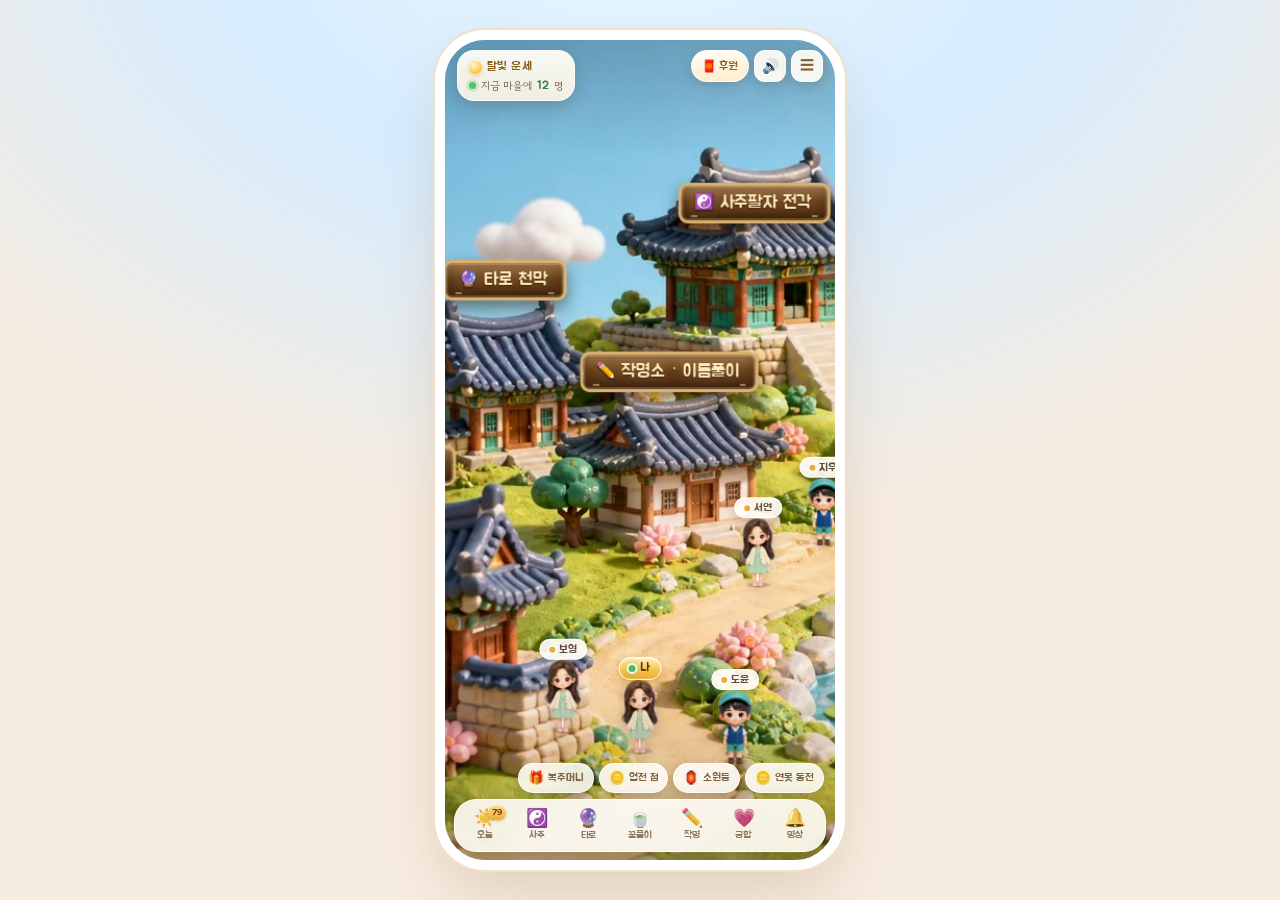
==== commit 5292fc80: "타로 22장+뒷면을 밝고 귀여운 파스텔 동화풍으로 전면 교체, 마당 놀이(복주머니·소원등·연못 동전 게임)·도사님 목소리·꿈풀이 음성 입력·방 진입 배경음 수정 반영" ====
--- a/app/index.html
+++ b/app/index.html
@@ -15,6 +15,7 @@
 <link rel="stylesheet" href="assets/css/app.css">
 <link rel="stylesheet" href="assets/css/world.css">
 <link rel="stylesheet" href="assets/css/saju-qa.css">
+<link rel="stylesheet" href="assets/css/yard-games.css">
 </head>
 <body>
 <div id="device">
@@ -125,5 +126,7 @@
 <script src="assets/js/world2d.js"></script>
 <script src="assets/js/app.js"></script>
 <script src="assets/js/saju-qa.js"></script>
+<!-- 마당 놀이 게임화(복주머니 복 카드 · 소원등 글씨 · 연못 동전 힘 조절) : app.js 뒤에 붙는다 -->
+<script src="assets/js/yard-games.js"></script>
 </body>
 </html>
--- a/app/assets/css/yard-games.css
+++ b/app/assets/css/yard-games.css
@@ -0,0 +1,682 @@
+/* ============================================================
+   달빛 운세 · yard-games.css  (v1 · 마당 놀이 게임화)
+   ─ 복주머니 복 아이템 카드 · 소원등 글씨 등불 · 연못 분수대 & 힘 조절 게이지
+   ─ world.css 뒤에 불러온다. (마당 놀이에서만 쓰는 스타일만 담는다)
+   ============================================================ */
+
+/* ============================================================
+   1. 복주머니 — 흔들고 열리는 복 카드
+   ============================================================ */
+.yg-scrim {
+  position: absolute; inset: 0;
+  z-index: 44;
+  display: grid; place-items: center;
+  padding: 0 14px;
+  background: radial-gradient(ellipse at 50% 40%, rgba(60, 38, 12, .28), rgba(40, 26, 8, .62));
+  backdrop-filter: blur(4px);
+  opacity: 0;
+  transition: opacity .26s ease;
+}
+.yg-scrim.on { opacity: 1; }
+.yg-scrim[hidden] { display: none !important; }
+
+.yg-card {
+  position: relative;
+  width: 100%; max-width: 330px;
+  max-height: calc(100% - 40px);
+  overflow-y: auto; scrollbar-width: none;
+  padding: 14px 16px 16px;
+  border-radius: 26px;
+  border: 3px solid #fff;
+  background:
+    radial-gradient(120% 80% at 50% -10%, #fff8e4 0%, rgba(255, 248, 228, 0) 62%),
+    linear-gradient(160deg, #fffdf6 0%, #fff4de 58%, #ffedd0 100%);
+  box-shadow: 0 20px 44px rgba(60, 38, 12, .42), 0 4px 0 #f0ddbe;
+  transform: translateY(14px) scale(.94);
+  opacity: 0;
+  transition: transform .34s cubic-bezier(.28, 1.5, .5, 1), opacity .24s ease;
+}
+.yg-scrim.on .yg-card { transform: none; opacity: 1; }
+.yg-card::-webkit-scrollbar { display: none; }
+
+.yg-x {
+  position: absolute; right: 10px; top: 10px;
+  width: 28px; height: 28px; border-radius: 50%;
+  border: 0; background: #f7e8d1; color: #a9875c;
+  font-size: 13px; line-height: 1; cursor: pointer;
+  z-index: 3;
+}
+.yg-x:active { transform: scale(.92); }
+
+/* ---------- 무대 ---------- */
+.yg-stage {
+  position: relative;
+  height: 186px;
+  display: grid; place-items: center;
+  overflow: hidden;
+}
+.yg-rays {
+  position: absolute; left: 50%; top: 50%;
+  width: 260px; height: 260px; margin: -130px 0 0 -130px;
+  border-radius: 50%;
+  background:
+    repeating-conic-gradient(from 0deg, rgba(255, 214, 120, .34) 0deg 7deg, rgba(255, 214, 120, 0) 7deg 18deg);
+  opacity: 0; transform: scale(.6);
+  transition: opacity .5s ease, transform .7s ease;
+  -webkit-mask-image: radial-gradient(closest-side, #000 30%, rgba(0, 0, 0, .35) 65%, transparent 100%);
+  mask-image: radial-gradient(closest-side, #000 30%, rgba(0, 0, 0, .35) 65%, transparent 100%);
+}
+.yg-bagcard.open .yg-rays { opacity: 1; transform: scale(1); animation: ygSpin 12s linear infinite; }
+@keyframes ygSpin { to { rotate: 360deg; } }
+
+.yg-bagwrap {
+  position: absolute; left: 50%; top: 50%;
+  width: 132px; height: 150px; margin: -78px 0 0 -66px;
+  transition: transform .34s cubic-bezier(.3, 1.5, .5, 1), opacity .28s ease;
+  transform-origin: 50% 90%;
+}
+.yg-bagwrap.shake { animation: ygBagShake 1.05s ease-in-out; }
+.yg-bagwrap.gone { transform: translateY(-6px) scale(.55); opacity: 0; }
+@keyframes ygBagShake {
+  0%   { transform: rotate(0) scale(1); }
+  10%  { transform: rotate(-14deg) scale(1.05); }
+  22%  { transform: rotate(13deg) scale(1.06); }
+  34%  { transform: rotate(-11deg) scale(1.07); }
+  46%  { transform: rotate(9deg) scale(1.04); }
+  58%  { transform: rotate(-7deg) scale(1.06); }
+  70%  { transform: rotate(6deg) scale(1.03); }
+  82%  { transform: rotate(-13deg) scale(1.09); }
+  92%  { transform: rotate(4deg) scale(1.08); }
+  100% { transform: rotate(0) scale(1.04); }
+}
+.yg-bagsvg { width: 100%; height: 100%; display: block; filter: drop-shadow(0 12px 14px rgba(120, 40, 30, .32)); }
+
+.yg-spark {
+  position: absolute;
+  font-size: 17px; line-height: 1;
+  opacity: 0;
+  filter: drop-shadow(0 0 6px rgba(255, 220, 140, .95));
+}
+.yg-bagwrap.shake ~ .yg-spark { animation: ygSparkPop 1.1s ease-out; }
+.yg-spark.k1 { left: 30px; top: 46px; animation-delay: .05s; }
+.yg-spark.k2 { right: 26px; top: 66px; animation-delay: .24s; }
+.yg-spark.k3 { left: 54px; bottom: 40px; animation-delay: .42s; font-size: 14px; }
+.yg-spark.k4 { right: 52px; bottom: 30px; animation-delay: .3s; font-size: 15px; }
+@keyframes ygSparkPop {
+  0% { opacity: 0; transform: scale(.4) translateY(6px); }
+  35% { opacity: 1; transform: scale(1.1) translateY(-4px); }
+  100% { opacity: 0; transform: scale(.9) translateY(-22px); }
+}
+
+.yg-itemwrap {
+  position: absolute; left: 50%; top: 50%;
+  width: 128px; height: 128px; margin: -70px 0 0 -64px;
+  display: grid; place-items: center;
+  opacity: 0; transform: scale(.35) rotate(-12deg);
+  transition: none;
+}
+.yg-bagcard.open .yg-itemwrap {
+  opacity: 1; transform: scale(1) rotate(0);
+  animation: ygItemPop .62s cubic-bezier(.2, 1.6, .45, 1) forwards;
+}
+@keyframes ygItemPop {
+  0% { opacity: 0; transform: scale(.3) rotate(-14deg); }
+  55% { opacity: 1; transform: scale(1.14) rotate(5deg); }
+  75% { transform: scale(.96) rotate(-2deg); }
+  100% { opacity: 1; transform: scale(1) rotate(0); }
+}
+.yg-itemring {
+  position: absolute; inset: 8px;
+  border-radius: 50%;
+  background: radial-gradient(circle at 50% 55%, rgba(255, 246, 214, .95) 0%, rgba(255, 226, 150, .55) 42%, rgba(255, 200, 90, 0) 72%);
+  box-shadow: inset 0 0 22px rgba(255, 206, 110, .6);
+}
+.yg-itemsvg { position: relative; width: 104px; height: 104px; display: block; }
+.yg-itemsvg svg { width: 100%; height: 100%; display: block; filter: drop-shadow(0 6px 8px rgba(120, 80, 20, .22)); }
+
+.yg-jjan {
+  position: absolute; left: 50%; top: 12px;
+  transform: translateX(-50%) scale(.6);
+  font-family: var(--font-title); font-size: 20px; color: #d9740f;
+  opacity: 0;
+  text-shadow: 0 2px 0 #fff, 0 0 14px rgba(255, 190, 90, .9);
+  pointer-events: none;
+}
+.yg-bagcard.open .yg-jjan { animation: ygJjan .9s ease-out forwards; }
+@keyframes ygJjan {
+  0% { opacity: 0; transform: translateX(-50%) translateY(10px) scale(.5) rotate(-8deg); }
+  30% { opacity: 1; transform: translateX(-50%) translateY(0) scale(1.18) rotate(-4deg); }
+  60% { transform: translateX(-50%) scale(1) rotate(0); }
+  100% { opacity: 0; transform: translateX(-50%) translateY(-6px) scale(1); }
+}
+
+/* ---------- 글 ---------- */
+.yg-info { text-align: center; }
+.yg-kicker {
+  font-family: var(--font-body); font-size: 11px; color: #a98a63; letter-spacing: .01em;
+  min-height: 15px;
+}
+.yg-name {
+  margin-top: 2px;
+  font-family: var(--font-title); font-size: 22px; line-height: 1.2;
+  color: #7a4a12;
+  text-shadow: 0 1px 0 #fff;
+}
+.yg-tagline {
+  display: inline-block; margin-top: 5px;
+  padding: 2px 10px 3px;
+  border-radius: 999px;
+  background: linear-gradient(180deg, #fff4cf, #ffe4a8);
+  border: 1.5px solid #fff;
+  font-family: var(--font-title); font-size: 11.5px; color: #a2630f;
+  box-shadow: 0 2px 6px rgba(190, 140, 50, .2);
+}
+.yg-tagline:empty { display: none; }
+.yg-line {
+  margin: 10px 2px 0;
+  font-family: var(--font-title); font-size: 13.5px; line-height: 1.62; color: #6f4a1c;
+  word-break: keep-all;
+}
+.yg-line:empty { display: none; }
+.yg-chips { display: flex; flex-wrap: wrap; justify-content: center; gap: 5px; margin-top: 10px; }
+.yg-chip {
+  padding: 4px 9px 5px;
+  border-radius: 999px;
+  background: #fffaf0;
+  border: 1.5px solid #f6e3c4;
+  font-family: var(--font-body); font-size: 10.5px; color: #8b6a42;
+  white-space: nowrap;
+}
+.yg-chip.wide {
+  width: 100%; padding: 7px 11px; white-space: normal; line-height: 1.5;
+  font-family: var(--font-title); font-size: 11.5px; color: #a2630f;
+  background: linear-gradient(180deg, #fffdf4, #fff5e0);
+}
+.yg-chips:empty { display: none; }
+
+.yg-btns { display: flex; gap: 7px; margin-top: 13px; }
+.yg-btn {
+  flex: 1 1 auto;
+  min-height: 44px; padding: 0 12px;
+  border-radius: 15px; border: 0;
+  background: linear-gradient(180deg, #ffd06a 0%, #f2a92f 55%, #e0911f 100%);
+  color: #5c3406; font-family: var(--font-title); font-size: 14px;
+  box-shadow: 0 4px 0 #c47c14, 0 8px 16px rgba(190, 130, 30, .3);
+  cursor: pointer;
+  transition: transform .12s ease, box-shadow .12s ease;
+}
+.yg-btn:active { transform: translateY(3px); box-shadow: 0 1px 0 #c47c14, 0 3px 8px rgba(190, 130, 30, .3); }
+.yg-btn.ghost {
+  flex: 0 0 auto; min-width: 74px;
+  background: #fff9ee; color: #9a7b52;
+  box-shadow: 0 3px 0 #efdfc6, 0 6px 12px rgba(150, 110, 60, .16);
+}
+.yg-btn.ghost:active { transform: translateY(2px); box-shadow: 0 1px 0 #efdfc6; }
+
+/* ============================================================
+   2. 연못 동전 던지기 — 파워 게이지 패널
+   ============================================================ */
+.yg-pond {
+  position: absolute; left: 9px; right: 9px;
+  top: max(60px, calc(env(safe-area-inset-top) + 52px));
+  z-index: 34;
+  padding: 12px 14px 13px;
+  border-radius: 22px;
+  border: 2px solid #fff;
+  background: linear-gradient(150deg, #fffdf6, #fff3de 70%, #ffedd2);
+  box-shadow: 0 14px 30px rgba(70, 46, 16, .32), 0 3px 0 #f0ddbe;
+  opacity: 0;
+  transform: translateY(-10px) scale(.98);
+  transition: opacity .26s ease, transform .3s cubic-bezier(.3, 1.4, .5, 1);
+  -webkit-user-select: none; user-select: none;
+}
+.yg-pond.on { opacity: 1; transform: none; }
+.yg-pond[hidden] { display: none !important; }
+.yg-pond .yg-x { position: absolute; right: 9px; top: 9px; }
+
+.yg-phead { display: flex; align-items: center; gap: 9px; padding-right: 30px; }
+.yg-pico {
+  width: 34px; height: 34px; flex: 0 0 34px;
+  display: grid; place-items: center;
+  border-radius: 12px; font-size: 18px;
+  background: linear-gradient(180deg, #e7f6ff, #c7e9ff);
+  border: 1.5px solid #fff;
+  box-shadow: 0 3px 8px rgba(70, 130, 180, .22);
+}
+.yg-ptitle b {
+  display: block; font-family: var(--font-title); font-weight: 400;
+  font-size: 15px; color: #7b4a12; line-height: 1.25;
+}
+.yg-ptitle span { display: block; font-size: 10.5px; color: #a68a66; margin-top: 1px; }
+
+.yg-gauge {
+  position: relative; height: 20px; margin-top: 11px;
+  border-radius: 10px;
+  background: #fff7e8;
+  box-shadow: inset 0 2px 6px rgba(150, 110, 60, .22), 0 1px 0 #fff;
+  overflow: hidden;
+}
+.yg-gtrack {
+  position: absolute; inset: 0; border-radius: 10px;
+  background: linear-gradient(90deg, #ffbe5c 0%, #ffd979 34%, #ffeeb8 52%, #ffd979 70%, #ffb347 100%);
+  opacity: .28;
+}
+.yg-gzone {
+  position: absolute; top: 0; bottom: 0;
+  background:
+    repeating-linear-gradient(45deg, #4eae5c 0 6px, #63c470 6px 12px);
+  box-shadow: 0 0 0 1.5px #37914a inset;
+  border-radius: 4px;
+  transition: left .2s ease, width .2s ease;
+}
+.yg-gneedle {
+  position: absolute; top: -3px; bottom: -3px; width: 6px; margin-left: -3px;
+  border-radius: 4px;
+  background: #fffdf6;
+  box-shadow: 0 0 0 1.5px #d98a1f, 0 0 12px rgba(255, 180, 60, .95);
+  transition: none;
+}
+.yg-glabels {
+  display: flex; justify-content: space-between; align-items: center;
+  margin-top: 4px;
+  font-size: 9.5px; font-family: var(--font-body); color: #a58a67;
+}
+.yg-gmid { font-family: var(--font-title); color: #3f8f4c; font-size: 10px; }
+
+.yg-hold {
+  display: block; width: 100%; margin-top: 10px;
+  min-height: 50px; padding: 6px 12px;
+  border: 0; border-radius: 17px;
+  background: linear-gradient(180deg, #ffca5f 0%, #f2a52c 52%, #dd8a17 100%);
+  box-shadow: 0 4px 0 #c07713, 0 8px 18px rgba(190, 130, 30, .28);
+  color: #5b3305; cursor: pointer;
+  transition: transform .1s ease, box-shadow .12s ease, filter .15s ease;
+  touch-action: none;
+}
+.yg-hold b { display: block; font-family: var(--font-title); font-weight: 400; font-size: 15px; line-height: 1.3; }
+.yg-hold span { display: block; font-size: 10px; color: #7d4c07; opacity: .85; margin-top: 1px; }
+.yg-hold.armed {
+  transform: translateY(3px) scale(.99);
+  box-shadow: 0 1px 0 #c07713, inset 0 0 0 2px rgba(255, 255, 255, .7);
+  animation: ygHoldPulse .5s ease-in-out infinite alternate;
+}
+@keyframes ygHoldPulse { from { filter: brightness(1); } to { filter: brightness(1.14); } }
+.yg-pond.done .yg-pg { display: none; }
+.yg-pond:not(.done) .yg-pr { display: none; }
+
+.yg-pfoot {
+  display: flex; justify-content: space-between; align-items: center;
+  margin-top: 9px;
+  font-size: 10px; color: #a68a66;
+}
+.yg-pfoot #ygScore { font-family: var(--font-title); font-size: 10.5px; color: #8a6a44; }
+.yg-pgoal { font-family: var(--font-title); color: #3f7f9a; }
+.yg-ptip {
+  margin-top: 7px; padding-top: 7px;
+  border-top: 1.5px dashed #f2dfc0;
+  font-size: 9.5px; line-height: 1.5; color: #ab9070;
+  word-break: keep-all;
+}
+
+/* ---------- 결과 카드 ---------- */
+.yg-res {
+  position: relative;
+  padding: 4px 2px 0;
+  text-align: center;
+  animation: ygResIn .42s cubic-bezier(.25, 1.5, .45, 1);
+}
+@keyframes ygResIn {
+  from { opacity: 0; transform: translateY(10px) scale(.95); }
+  to { opacity: 1; transform: none; }
+}
+.yg-resstamp {
+  position: absolute; left: 2px; top: 0;
+  width: 40px; height: 40px;
+  display: grid; place-items: center;
+  border-radius: 10px;
+  border: 2.5px solid #d9541f;
+  color: #d9541f;
+  font-family: var(--font-title); font-size: 15px; line-height: 1;
+  transform: rotate(-8deg);
+  opacity: .9;
+}
+.yg-res.miss .yg-resstamp { border-color: #4b8fb5; color: #4b8fb5; }
+.yg-restitle {
+  padding: 0 4px;
+  font-family: var(--font-title); font-size: 19px; color: #b8560c;
+  text-shadow: 0 1px 0 #fff;
+}
+.yg-res.miss .yg-restitle { color: #31708f; }
+.yg-resline {
+  margin: 7px 0 0; padding: 0 6px;
+  font-family: var(--font-title); font-size: 13px; line-height: 1.6; color: #6f4a1c;
+  word-break: keep-all;
+}
+.yg-resmeta {
+  display: flex; justify-content: center; gap: 10px;
+  margin-top: 8px;
+  font-size: 10px; color: #a68a66;
+}
+.yg-resmeta span:first-child { font-family: var(--font-title); color: #8a6a44; font-size: 10.5px; }
+.yg-res .yg-btns { margin-top: 11px; }
+
+/* 연못 게임 중에는 마을 아래 메뉴를 비켜 준다 */
+#device.yg-playing .hud-bottom,
+#device.yg-playing .walk-hint,
+#device.yg-playing .world-greet { opacity: 0; pointer-events: none; transition: opacity .2s ease; }
+#device.yg-playing .yard-panel { display: none !important; }
+
+/* ============================================================
+   3. 연못 가운데 연잎 행운 분수대 (world2d.js 가 만든다)
+   ============================================================ */
+.pond-fountain {
+  position: absolute;
+  width: 150px; height: 132px;
+  transform: translate(-50%, -100%) scale(1.15);
+  transform-origin: 50% 100%;
+  pointer-events: none;
+}
+.pf-glow {
+  position: absolute; left: 50%; bottom: -10px;
+  width: 128px; height: 44px; margin-left: -64px;
+  border-radius: 50%;
+  background: radial-gradient(ellipse at 50% 50%, rgba(255, 232, 170, .52) 0%, rgba(255, 196, 100, .24) 46%, rgba(255, 190, 90, 0) 74%);
+  animation: pfGlow 4.2s ease-in-out infinite;
+}
+@keyframes pfGlow {
+  0%, 100% { opacity: .7; transform: scale(.96); }
+  50% { opacity: 1; transform: scale(1.05); }
+}
+.pf-ring {
+  position: absolute; left: 50%; bottom: -7px;
+  width: 100px; height: 30px; margin-left: -50px;
+  border-radius: 50%;
+  border: 2.5px dashed rgba(255, 226, 150, .95);
+  box-shadow: 0 0 12px rgba(255, 206, 120, .6), inset 0 0 14px rgba(255, 224, 150, .5);
+  animation: pfRing 2.8s ease-in-out infinite;
+}
+@keyframes pfRing {
+  0%, 100% { transform: scale(.93); opacity: .6; }
+  50% { transform: scale(1.05); opacity: 1; }
+}
+.pf-burst {
+  position: absolute; left: 50%; bottom: -8px;
+  width: 104px; height: 34px; margin-left: -52px;
+  border-radius: 50%;
+  border: 3px solid rgba(255, 236, 160, 0);
+  opacity: 0;
+}
+.pond-fountain.hit .pf-burst { animation: pfBurst .95s ease-out; }
+@keyframes pfBurst {
+  0% { opacity: .95; transform: scale(.5); border-color: rgba(255, 248, 200, .95); }
+  60% { opacity: .8; transform: scale(2.4); border-color: rgba(255, 214, 110, .65); }
+  100% { opacity: 0; transform: scale(3.2); border-color: rgba(255, 200, 90, 0); }
+}
+.pond-fountain.hit .pf-ring { animation: pfRingFlash .95s ease-out; }
+@keyframes pfRingFlash {
+  0% { box-shadow: 0 0 0 0 rgba(255, 232, 160, .9); }
+  100% { box-shadow: 0 0 26px 14px rgba(255, 210, 110, 0); }
+}
+
+.pf-body {
+  position: absolute; left: 50%; bottom: 0;
+  width: 70px; height: 100px; margin-left: -35px;
+}
+/* 물 위 연꽃 잎(받침) — 분수대 아래로 다섯 장이 살짝 보인다 */
+.pf-petal {
+  position: absolute; bottom: 1px; left: 50%;
+  width: 26px; height: 11px; margin-left: -13px;
+  border-radius: 60% 60% 50% 50% / 70% 70% 40% 40%;
+  background: linear-gradient(180deg, #fff4f8 0%, #ffd3e2 48%, #f6a8c4 100%);
+  box-shadow: 0 1px 3px rgba(180, 90, 130, .22);
+  transform-origin: 50% 100%;
+}
+.pf-petal.p1 { transform: rotate(-52deg) translateY(-1px); }
+.pf-petal.p2 { transform: rotate(-26deg) translateY(-2px); }
+.pf-petal.p3 { transform: rotate(0deg) translateY(-3px); width: 30px; margin-left: -15px; }
+.pf-petal.p4 { transform: rotate(26deg) translateY(-2px); }
+.pf-petal.p5 { transform: rotate(52deg) translateY(-1px); }
+/* 돌 받침 + 물 */
+.pf-base {
+  position: absolute; bottom: 4px; left: 50%;
+  width: 62px; height: 19px; margin-left: -31px;
+  border-radius: 50%;
+  background: radial-gradient(ellipse at 50% 22%, #fdf7ea 0%, #f2e6cb 38%, #ddc9a4 72%, #c2a97f 100%);
+  box-shadow: 0 3px 7px rgba(80, 60, 24, .26), inset 0 2px 3px rgba(255, 255, 255, .85);
+}
+.pf-base-water {
+  position: absolute; bottom: 7px; left: 50%;
+  width: 52px; height: 12px; margin-left: -26px;
+  border-radius: 50%;
+  background: radial-gradient(ellipse at 50% 40%, #e8fbff 0%, #a9e4f7 46%, #7ccbe8 100%);
+  box-shadow: inset 0 1px 2px rgba(255, 255, 255, .9), 0 0 6px rgba(170, 230, 250, .7);
+}
+/* 기둥 */
+.pf-stem {
+  position: absolute; bottom: 14px; left: 50%;
+  width: 12px; height: 22px; margin-left: -6px;
+  border-radius: 3px;
+  background: linear-gradient(90deg, #c9b18b 0%, #f8efdb 42%, #ddc9a6 74%, #bda57e 100%);
+  box-shadow: 0 2px 4px rgba(80, 60, 24, .18);
+}
+/* 위 그릇 + 물 */
+.pf-cup {
+  position: absolute; bottom: 30px; left: 50%;
+  width: 42px; height: 14px; margin-left: -21px;
+  border-radius: 50%;
+  background: radial-gradient(ellipse at 50% 22%, #fdf7ea 0%, #f4e9d2 44%, #ddc9a4 78%, #c2a97f 100%);
+  box-shadow: 0 2px 5px rgba(80, 60, 24, .24), inset 0 1px 2px rgba(255, 255, 255, .85);
+}
+.pf-cup-water {
+  position: absolute; bottom: 33px; left: 50%;
+  width: 34px; height: 8px; margin-left: -17px;
+  border-radius: 50%;
+  background: radial-gradient(ellipse at 50% 40%, #eafcff 0%, #a9e4f7 50%, #7ccbe8 100%);
+  box-shadow: 0 0 6px rgba(170, 230, 250, .75);
+}
+/* 그릇에서 흘러내리는 물줄기 */
+.pf-drop {
+  position: absolute; bottom: 20px;
+  width: 3px; height: 15px;
+  border-radius: 3px;
+  background: linear-gradient(180deg, rgba(220, 250, 255, .95) 0%, rgba(150, 220, 245, .55) 60%, rgba(150, 220, 245, .1) 100%);
+  box-shadow: 0 0 5px rgba(180, 235, 255, .75);
+  animation: pfDrop 1.8s ease-in-out infinite;
+}
+.pf-drop.d1 { left: 50%; margin-left: -22px; }
+.pf-drop.d2 { left: 50%; margin-left: 19px; animation-delay: .5s; }
+@keyframes pfDrop {
+  0%, 100% { opacity: .55; transform: scaleY(.9); }
+  50% { opacity: 1; transform: scaleY(1.08); }
+}
+/* 금빛 연꽃 봉오리 — 목표 한가운데 */
+.pf-bud {
+  position: absolute; bottom: 38px; left: 50%;
+  width: 19px; height: 25px; margin-left: -9.5px;
+  border-radius: 52% 52% 44% 44% / 62% 62% 38% 38%;
+  background: radial-gradient(ellipse at 42% 24%, #fffdf0 0%, #ffeaa6 32%, #ffcf5e 64%, #e8a02a 100%);
+  box-shadow: 0 0 9px 2px rgba(255, 208, 110, .85), 0 0 20px 7px rgba(255, 190, 80, .32);
+  animation: pfBud 3.4s ease-in-out infinite;
+}
+.pf-bud::before {
+  content: ""; position: absolute; left: 50%; top: 24%; bottom: 18%;
+  width: 1.5px; margin-left: -.75px;
+  border-radius: 2px; background: rgba(206, 138, 26, .26);
+}
+.pf-bud::after {
+  content: ""; position: absolute; left: 50%; top: 30%; bottom: 26%;
+  width: 11px; height: 11px; margin-left: -5.5px;
+  border-radius: 50% 50% 46% 46%;
+  border: 1.5px solid rgba(214, 150, 36, .3);
+  border-bottom: 0; border-left-color: rgba(214, 150, 36, 0); border-right-color: rgba(214, 150, 36, 0);
+}
+.pf-bud b {
+  position: absolute; left: 44%; top: 22%; width: 6px; height: 8px;
+  border-radius: 50%; background: #fffdf2; opacity: .95;
+}
+@keyframes pfBud {
+  0%, 100% { filter: brightness(1); transform: scale(1); }
+  50% { filter: brightness(1.18); transform: scale(1.05); }
+}
+.pf-tag {
+  position: absolute; left: 50%; bottom: 74px;
+  transform: translate(-50%, 0);
+  padding: 3px 9px 4px;
+  border-radius: 999px;
+  border: 1.5px solid #fff;
+  background: linear-gradient(180deg, #fffdf4, #ffeec9);
+  color: #a2630f; font-family: var(--font-title); font-size: 10px;
+  white-space: nowrap;
+  box-shadow: 0 3px 8px rgba(90, 62, 20, .28);
+  opacity: 0; transition: opacity .24s ease;
+}
+.pond-fountain.play .pf-tag { opacity: 1; animation: pfTagFloat 2.4s ease-in-out infinite; }
+@keyframes pfTagFloat {
+  0%, 100% { transform: translate(-50%, 0); }
+  50% { transform: translate(-50%, -4px); }
+}
+@media (prefers-reduced-motion: reduce) {
+  .pf-glow, .pf-ring, .pf-bud, .pond-fountain.play .pf-tag, .yg-bagcard.open .yg-rays { animation: none; }
+}
+
+/* ============================================================
+   4. 무대 이펙트 — 동전 · 소원등 · 글씨
+   ============================================================ */
+.fx-coin-big {
+  animation: none !important;
+  position: absolute;
+  width: 19px; height: 19px; margin: -9.5px 0 0 -9.5px;
+  border-radius: 50%;
+  border: 1.5px solid #fff4cc;
+  background: radial-gradient(circle at 34% 28%, #fffdf0 0%, #ffdd77 52%, #dda22c 100%);
+  box-shadow: 0 0 12px 3px rgba(255, 206, 108, .95), 0 0 26px 9px rgba(255, 180, 70, .3);
+  pointer-events: none;
+  will-change: left, top;
+}
+
+/* 무대 위에 잠깐 뜨는 글씨 (대길 명중! · 퐁당!) */
+.fx-float {
+  position: absolute;
+  transform: translate(-50%, -50%);
+  font-family: var(--font-title); font-size: 15px;
+  color: #fff9e6;
+  text-shadow: 0 2px 6px rgba(90, 50, 10, .55), 0 0 14px rgba(255, 210, 120, .9);
+  white-space: nowrap;
+  pointer-events: none;
+  animation: fxFloat 1.8s ease-out forwards;
+}
+@keyframes fxFloat {
+  0% { opacity: 0; transform: translate(-50%, -50%) scale(.7); }
+  22% { opacity: 1; transform: translate(-50%, -50%) scale(1.06); }
+  70% { opacity: 1; }
+  100% { opacity: 0; transform: translate(-50%, calc(-50% - 34px)) scale(1); }
+}
+
+/* 소원 글씨가 새겨진 등불이 하늘로 오른다 (world2d.js wishLanterns) */
+.fx-wish-lantern {
+  position: absolute;
+  width: 116px; height: 150px; margin-left: -58px;
+  pointer-events: none;
+  opacity: 0;
+  animation: fwlRise 11s cubic-bezier(.36, .02, .62, 1) forwards;
+  will-change: transform, opacity;
+  z-index: 7;
+}
+.fx-wish-lantern.mini { width: 52px; height: 68px; margin-left: -26px; animation-duration: 10.6s; }
+.fwl-halo {
+  position: absolute; left: 50%; top: 42%;
+  width: 210px; height: 210px; margin: -105px 0 0 -105px;
+  border-radius: 50%;
+  background: radial-gradient(circle, rgba(255, 224, 150, .5) 0%, rgba(255, 190, 90, .22) 42%, rgba(255, 170, 70, 0) 70%);
+  animation: fwlPulse 3.6s ease-in-out infinite;
+}
+@keyframes fwlPulse {
+  0%, 100% { opacity: .72; transform: scale(.94); }
+  50% { opacity: 1; transform: scale(1.06); }
+}
+.fwl-body {
+  position: absolute; left: 0; top: 12px;
+  width: 116px; height: 126px;
+  display: flex; align-items: center; justify-content: center;
+  padding: 16px 13px 18px;
+  border-radius: 46% 46% 38% 38% / 34% 34% 46% 46%;
+  background: radial-gradient(ellipse at 50% 26%, #fffdf0 0%, #ffeeb8 36%, #ffc86b 70%, #ef9a3c 100%);
+  border: 2px solid rgba(255, 247, 214, .95);
+  box-shadow:
+    inset 0 0 22px rgba(255, 160, 60, .5),
+    inset 0 -8px 14px rgba(214, 120, 26, .28),
+    0 0 26px 6px rgba(255, 178, 74, .55);
+  overflow: hidden;
+}
+.fwl-body::after {
+  content: ""; position: absolute; left: 12px; right: 12px; bottom: 7px; height: 5px;
+  border-radius: 5px; background: rgba(198, 118, 44, .32);
+}
+.fwl-text {
+  position: relative; z-index: 2;
+  display: block;
+  font-family: var(--font-title); font-weight: 400;
+  font-size: 14px; line-height: 1.34;
+  letter-spacing: -.01em;
+  color: #7d3f0d;
+  text-align: center;
+  word-break: keep-all;
+  text-shadow: 0 1px 0 rgba(255, 251, 232, .95);
+  max-height: 100%;
+  overflow: hidden;
+}
+.fx-wish-lantern.s1 .fwl-text { font-size: 15px; }
+.fx-wish-lantern.s2 .fwl-text { font-size: 13px; }
+.fx-wish-lantern.s3 .fwl-text { font-size: 11.5px; }
+.fx-wish-lantern.s4 .fwl-text { font-size: 10.5px; line-height: 1.3; }
+.fwl-body::before {
+  content: ""; position: absolute; left: 50%; top: 8%; bottom: 8%;
+  width: 1px; margin-left: -.5px;
+  background: linear-gradient(180deg, rgba(190, 110, 40, 0), rgba(190, 110, 40, .18) 20%, rgba(190, 110, 40, .18) 80%, rgba(190, 110, 40, 0));
+}
+.fwl-rim {
+  position: absolute; left: 50%;
+  width: 52px; height: 8px; margin-left: -26px;
+  border-radius: 5px;
+  background: linear-gradient(180deg, #f6dfb0 0%, #d8ac68 46%, #b3813c 100%);
+  box-shadow: 0 1px 3px rgba(120, 70, 20, .4), inset 0 1px 1px rgba(255, 245, 210, .7);
+}
+.fwl-rim.top { top: 8px; width: 38px; margin-left: -19px; }
+.fwl-rim.bot { bottom: 10px; }
+.fwl-flame {
+  position: absolute; left: 50%; bottom: 0;
+  width: 12px; height: 12px; margin-left: -6px;
+  border-radius: 50%;
+  background: radial-gradient(circle, #fffde8 0%, #ffe08a 45%, rgba(255, 180, 60, 0) 78%);
+  box-shadow: 0 0 14px 5px rgba(255, 200, 100, .8);
+  animation: fwlFlame 1.4s ease-in-out infinite alternate;
+}
+@keyframes fwlFlame { from { transform: scale(.86); opacity: .8; } to { transform: scale(1.12); opacity: 1; } }
+.fwl-tail {
+  position: absolute; left: 50%; top: 0;
+  width: 2px; height: 12px; margin-left: -1px;
+  background: linear-gradient(180deg, rgba(210, 170, 100, 0), #d9b06a);
+}
+.fx-wish-lantern.mini .fwl-body { width: 52px; height: 58px; border-radius: 46% 46% 38% 38% / 36% 36% 44% 44%; }
+.fx-wish-lantern.mini .fwl-halo { width: 90px; height: 90px; margin: -45px 0 0 -45px; }
+.fx-wish-lantern.mini .fwl-rim { width: 26px; height: 5px; margin-left: -13px; border-radius: 3px; }
+.fx-wish-lantern.mini .fwl-rim.top { top: 4px; width: 20px; margin-left: -10px; }
+.fx-wish-lantern.mini .fwl-rim.bot { bottom: 4px; }
+.fx-wish-lantern.mini .fwl-text { display: none; }
+
+@keyframes fwlRise {
+  0%   { opacity: 0; transform: translate3d(0, 8px, 0) scale(.84); }
+  9%   { opacity: 1; transform: translate3d(0, -2%, 0) scale(1); }
+  46%  { transform: translate3d(9px, calc(var(--rise) * -.46), 0) scale(.9) rotate(1.5deg); }
+  78%  { opacity: .95; }
+  100% { opacity: 0; transform: translate3d(-4px, calc(var(--rise) * -1), 0) scale(.62) rotate(-2deg); }
+}
+
+/* 작은 화면 보정 */
+@media (max-height: 700px) {
+  .yg-pond { top: max(54px, calc(env(safe-area-inset-top) + 46px)); padding: 10px 12px 11px; }
+  .yg-hold { min-height: 44px; }
+  .yg-hold b { font-size: 14px; }
+  .yg-stage { height: 164px; }
+  .yg-bagwrap { width: 116px; height: 132px; margin: -70px 0 0 -58px; }
+}
